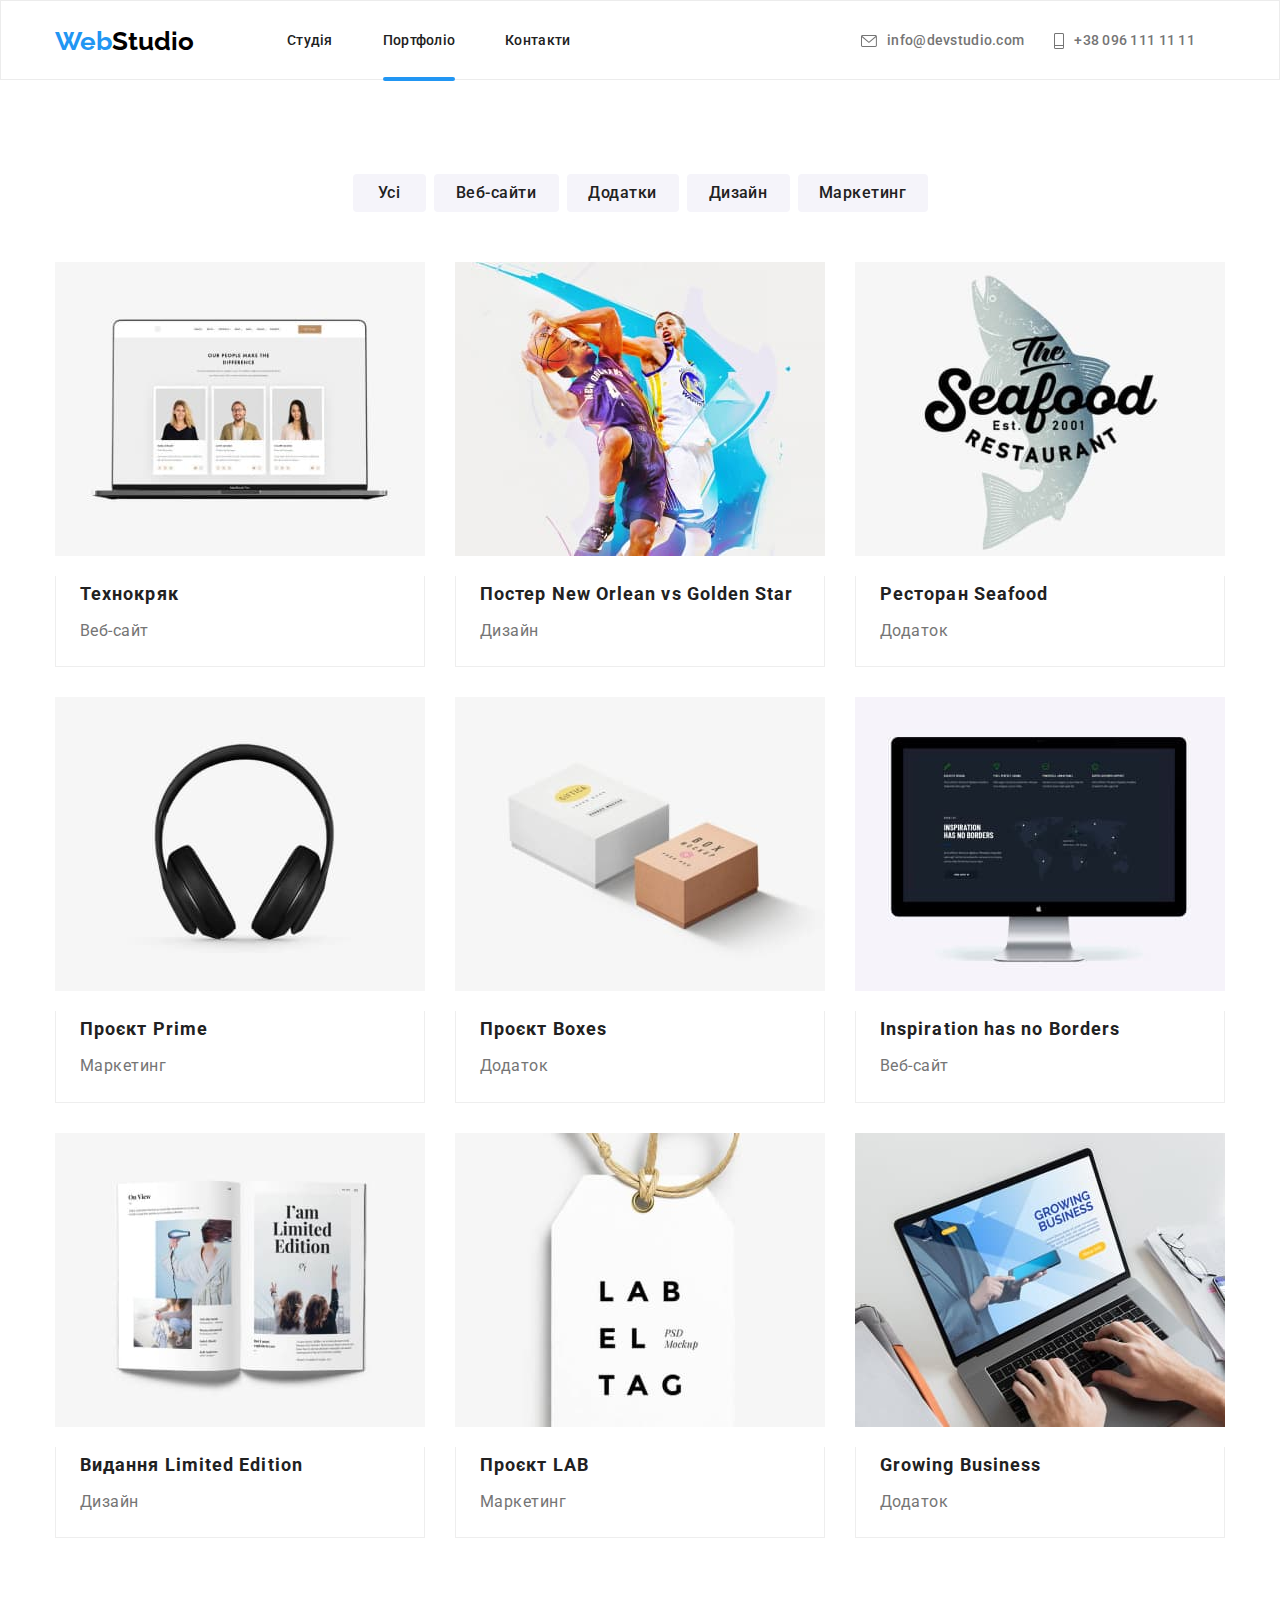
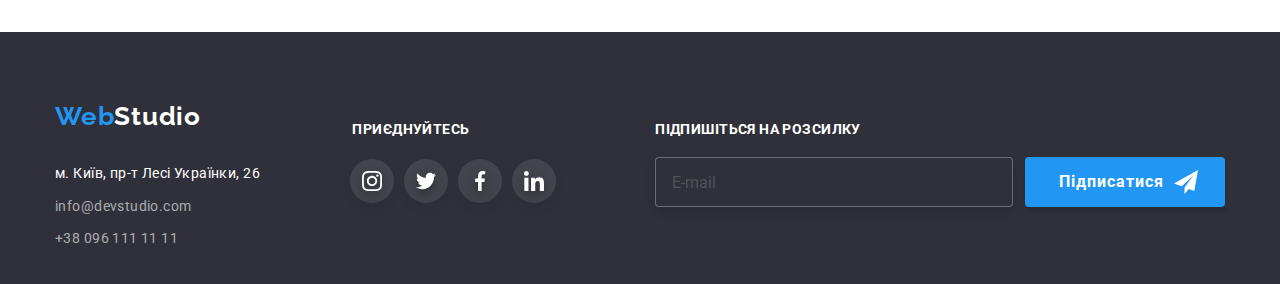
==== portfolio.html @ 087c76a9 "commit 0.1 HW-8" ====
<!DOCTYPE html>
<html lang="uk">
  <head>
    <meta charset="UTF-8" />
    <meta http-equiv="X-UA-Compatible" content="IE=edge" />
    <meta name="viewport" content="width=device-width, initial-scale=1.0" />
    <title>HW-7</title>
    <link rel="preconnect" href="https://fonts.googleapis.com" />
    <link rel="preconnect" href="https://fonts.gstatic.com" crossorigin />
    <link
      href="https://fonts.googleapis.com/css2?family=Raleway:wght@700&family=Roboto:wght@400;500;700;900&display=swap"
      rel="stylesheet"/>
    <link rel="stylesheet" href="css/main.min.css" />
  </head>
  <body>
    <header class="inner">
      <div class="header-inner container">
        <nav class="header-nav">
          <a class="logo" href="index.html"
            ><span class="web">Web</span><span class="studio">Studio</span></a>

          <ul class="header-nav__list">
            <li class="header-nav__link">
              <a href="index.html" class="link">Студія</a>
            </li>
            <li class="header-nav__link">
              <a href="portfolio.html" class="link active">Портфоліо</a>
            </li>
            <li class="header-nav__link">
              <a href=".html" class="link">Контакти</a>
            </li>
          </ul>
        </nav>
        <ul class="contacts">
          <li class="contacts__item">
            <a href="mailto:info@devstudio.com" class="contact-link">
              info@devstudio.com
              <svg class="contacts__icon" width="16" height="12">
                <use href="./images/icons.svg#icon-mail"></use>
              </svg>
            </a>
          </li>
          <li class="contacts__item">
            <a href="tell:+380961111111" class="contact-link">
              +38 096 111 11 11
              <svg class="contacts__icon" width="10" height="16">
                <use href="./images/icons.svg#icon-tell"></use>
              </svg>
            </a>
          </li>
        </ul>
      </div>
    </header>

    <main class="portfolio">
      <section class="btn-section">
        <div class="container">
          <h1 class="hidden">Портфоліо</h1>
          <ul class="btn-list">
            <li class="btn-item btn-active">
              <button class="btn__row btn-1" type="button">Усі</button>
            </li>
            <li class="btn-item btn-active">
              <button class="btn__row btn-2" type="button">Веб-сайти</button>
            </li>
            <li class="btn-item btn-active">
              <button class="btn__row btn-3" type="button">Додатки</button>
            </li>
            <li class="btn-item btn-active">
              <button class="btn__row btn-4" type="button">Дизайн</button>
            </li>
            <li class="btn-item">
              <button class="btn__row btn-5" type="button">Маркетинг</button>
            </li>
          </ul>
        </div>
      </section>

      <section class="project">
        <div class="container">
          <ul class="project-row">
            <li class="project-list">
              <a class="project-link" href="#">
                <div class="overlay-img">
                  <img
                    class="img-project"
                    src="images/project1.jpg"
                    width="370"
                    height="294"
                    alt="сайт"
                  />
                  <div class="overlay-project">
                    <p class="overlay-desc">
                    Ресурс пропонує комплексні пропозиції
                    з різним рівнем функціоналу та сервісів. 
                    Все це дозволить відвідувачу отримати вичерпні 
                    відомості про компанію чи приватну особу.
                  </p>
                </div>
                </div>
                <div class="name-box">
                  <h2 class="name-project">Технокряк</h2>
                  <p class="profession-project">Веб-сайт</p>
                </div>
              </a>
            </li>
            <li class="list">
              <a class="project-link" href="#">
                <div class="overlay-img">
                  <img
                    class="img-project"
                    src="images/project2.jpg"
                    width="370"
                    height="294"
                    alt="спорт"
                  />
                  <div class="overlay-project">
                    <p class="overlay-desc">
                    Ресурс пропонує комплексні пропозиції
                    з різним рівнем функціоналу та сервісів. 
                    Все це дозволить відвідувачу отримати вичерпні 
                    відомості про компанію чи приватну особу.
                  </p>
                </div>
                </div>
                <div class="name-box">
                  <h2 class="name-project">Постер New Orlean vs Golden Star</h2>
                  <p class="profession-project">Дизайн</p>
                </div>
              </a>
            </li>
            <li class="list">
              <a class="project-link" href="#">
                <div class="overlay-img">
                  <img
                    class="img-project"
                    src="images/project3.jpg"
                    width="370"
                    height="294"
                    alt="акула"
                  />
                  <div class="overlay-project">
                    <p class="overlay-desc">
                    Ресурс пропонує комплексні пропозиції
                    з різним рівнем функціоналу та сервісів. 
                    Все це дозволить відвідувачу отримати вичерпні 
                    відомості про компанію чи приватну особу.
                  </p>
                </div>
                </div>
                <div class="name-box">
                  <h2 class="name-project">Ресторан Seafood</h2>
                  <p class="profession-project">Додаток</p>
                </div>
              </a>
            </li>
            <li class="list">
              <a class="project-link" href="#">
                <div class="overlay-img">
                  <img
                    class="img-project"
                    src="images/project4.jpg"
                    width="370"
                    height="294"
                    alt="наушники"
                  />
                  <div class="overlay-project">
                    <p class="overlay-desc">
                    Ресурс пропонує комплексні пропозиції
                    з різним рівнем функціоналу та сервісів. 
                    Все це дозволить відвідувачу отримати вичерпні 
                    відомості про компанію чи приватну особу.
                  </p>
                </div>
                </div>
                <div class="name-box">
                  <h2 class="name-project">Проєкт Prime</h2>
                  <p class="profession-project">Маркетинг</p>
                </div>
              </a>
            </li>
            <li class="list">
              <a class="project-link" href="#">
                <div class="overlay-img">
                  <img
                    class="img-project"
                    src="images/project5.jpg"
                    width="370"
                    height="294"
                    alt="коробка"
                  />
                  <div class="overlay-project">
                    <p class="overlay-desc">
                    Ресурс пропонує комплексні пропозиції
                    з різним рівнем функціоналу та сервісів. 
                    Все це дозволить відвідувачу отримати вичерпні 
                    відомості про компанію чи приватну особу.
                  </p>
                </div>
                </div>
                <div class="name-box">
                  <h2 class="name-project">Проєкт Boxes</h2>
                  <p class="profession-project">Додаток</p>
                </div>
              </a>
            </li>
            <li class="list">
              <a class="project-link" href="#">
                <div class="overlay-img">
                  <img
                    class="img-project"
                    src="images/project6.jpg"
                    width="370"
                    height="294"
                    alt="монiтор"
                  />
                  <div class="overlay-project">
                    <p class="overlay-desc">
                    Ресурс пропонує комплексні пропозиції
                    з різним рівнем функціоналу та сервісів. 
                    Все це дозволить відвідувачу отримати вичерпні 
                    відомості про компанію чи приватну особу.
                  </p>
                </div>
                </div>
                <div class="name-box">
                  <h2 class="name-project">Inspiration has no Borders</h2>
                  <p class="profession-project">Веб-сайт</p>
                </div>
              </a>
            </li>
            <li class="list">
              <a class="project-link" href="#">
                <div class="overlay-img">
                  <img
                    class="img-project"
                    src="images/project7.jpg"
                    width="370"
                    height="294"
                    alt="книга"
                  />
                  <div class="overlay-project">
                    <p class="overlay-desc">
                    Ресурс пропонує комплексні пропозиції
                    з різним рівнем функціоналу та сервісів. 
                    Все це дозволить відвідувачу отримати вичерпні 
                    відомості про компанію чи приватну особу.
                  </p>
                </div>
                </div>
                <div class="name-box">
                  <h2 class="name-project">Видання Limited Edition</h2>
                  <p class="profession-project">Дизайн</p>
                </div>
              </a>
            </li>
            <li class="list">
              <a class="project-link" href="#">
                <div class="overlay-img">
                  <img
                    class="img-project"
                    src="images/project8.jpg"
                    width="370"
                    height="294"
                    alt="лейб"
                  />
                  <div class="overlay-project">
                    <p class="overlay-desc">
                    Ресурс пропонує комплексні пропозиції
                    з різним рівнем функціоналу та сервісів. 
                    Все це дозволить відвідувачу отримати вичерпні 
                    відомості про компанію чи приватну особу.
                  </p>
                </div>
                </div>
                <div class="name-box">
                  <h2 class="name-project">Проєкт LAB</h2>
                  <p class="profession-project">Маркетинг</p>
                </div>
              </a>
            </li>
            <li class="list">
              <a class="project-link" href="#">
                <div class="overlay-img">
                  <img
                    class="img-project"
                    src="images/project9.jpg"
                    width="370"
                    height="294"
                    alt="ноут"
                  />
                  <div class="overlay-project">
                    <p class="overlay-desc">
                    Ресурс пропонує комплексні пропозиції
                    з різним рівнем функціоналу та сервісів. 
                    Все це дозволить відвідувачу отримати вичерпні 
                    відомості про компанію чи приватну особу.
                  </p>
                </div>
                </div>
                <div class="name-box">
                  <h2 class="name-project">Growing Business</h2>
                  <p class="profession-project">Додаток</p>
                </div>
              </a>
            </li>
          </ul>
        </div>
      </section>
    </main>

    <footer>
      <div class="address-container container">
        <a class="logo-address" href="index.html"
          ><span class="web">Web</span><span class="studio-footer">Studio</span>
          </a>
        <address>
          <ul class="address">
            <li class="address-map">
              <a
                href="https://goo.gl/maps/2MvxoiurtMtUFjuH6"
                class="maps"
                target="_blank"
                rel="noopener noreferrer">
                м. Київ, пр-т Лесі Українки, 26</a>
            </li>
            <li class="footer-mail">
              <a href="mailto:info@devstudio.com" class="address-mail">
                info@devstudio.com</a>
            </li>
            <li class="footer-tell">
              <a href="tell:+380961111111" class="address-tell">
                +38 096 111 11 11</a>
            </li>
          </ul>
        </address>
        <div class="social-address">
          <h3 class="group-tittle">приєднуйтесь</h3>
          <ul class="groups">
            <li class="footer-insta">
              <a class="link-svg__icons" href="https://www.instagram.com" aria-label="instagram">
                <svg class="icons" width="20" height="20">
                  <use href="./images/icons.svg#icon-instagram"></use></svg>
                </a>
            </li>
            <li class="footer-twit">
              <a class="link-svg__icons" href="https://twitter.com" aria-label="twitter">
                <svg class="icons" width="20" height="20">
                  <use href="./images/icons.svg#icon-twitter"></use></svg>
                </a>
            </li>
            <li class="footer-fac">
              <a class="link-svg__icons" href="https://facebook.com" aria-label="facebook"> 
                <svg class="icons" width="20" height="20">
                  <use href="./images/icons.svg#icon-facebook"></use></svg>
                </a>
            </li>
            <li class="footer-lin">
              <a class="link-svg__icons" href="https://www.linkedin.com"  aria-label="linkedin">
                <svg class="icons" width="20" height="20">
                  <use href="./images/icons.svg#icon-linkedin"></use></svg>
                </a>
            </li>
          </ul>
        </div>
        <p class="form-footer">
          Підпишіться на розсилку
        </p>
        <div class="check-email">

          <div class="footer-wrapper">
          <input type="email" 
          name="name" 
          id="footerEmail" 
          class="field-footer" 
          placeholder="E-mail" 
          required>
          </div>
          <button class="button-send" type="submit">
            <a class="send" href="https://web.telegram.org/">
             Підписатися
             <svg class="icon-send" width="24" height="24">
              <use href="./images/icons.svg#icon-send"></use>
             </svg>
            </a>
          </button>

        </div>
        
      </div>
    </footer>
    <script src="./js/modal.js"></script>
  </body>
</html>
---- css/main.min.css ----
/*! modern-normalize v1.1.0 | MIT License | https://github.com/sindresorhus/modern-normalize */*,::after,::before{box-sizing:border-box}html{-moz-tab-size:4;tab-size:4}html{line-height:1.15;-webkit-text-size-adjust:100%}body{margin:0}body{font-family:system-ui,-apple-system,"Segoe UI",Roboto,Helvetica,Arial,sans-serif,"Apple Color Emoji","Segoe UI Emoji"}hr{height:0;color:inherit}abbr[title]{text-decoration:underline dotted}b,strong{font-weight:bolder}code,kbd,pre,samp{font-family:ui-monospace,SFMono-Regular,Consolas,"Liberation Mono",Menlo,monospace;font-size:1em}small{font-size:80%}sub,sup{font-size:75%;line-height:0;position:relative;vertical-align:baseline}sub{bottom:-0.25em}sup{top:-0.5em}table{text-indent:0;border-color:inherit}button,input,optgroup,select,textarea{font-family:inherit;font-size:100%;line-height:1.15;margin:0}button,select{text-transform:none}[type=button],[type=reset],[type=submit],button{-webkit-appearance:button}::-moz-focus-inner{border-style:none;padding:0}:-moz-focusring{outline:1px dotted ButtonText}:-moz-ui-invalid{box-shadow:none}legend{padding:0}progress{vertical-align:baseline}::-webkit-inner-spin-button,::-webkit-outer-spin-button{height:auto}[type=search]{-webkit-appearance:textfield;outline-offset:-2px}::-webkit-search-decoration{-webkit-appearance:none}::-webkit-file-upload-button{-webkit-appearance:button;font:inherit}summary{display:list-item}body,h1,h2,h3,h4,h5,h6,p,ul,ol,li{margin:0;padding:0}ul,li{list-style-type:none}:root{--bs-blue:#2196F3;--bs-dark:#212121;--bs-approx-grey:#757575;--bs-ghost-white:#F5F4FA;--bs-white:#FFFFFF}body{font-family:"Roboto",sans-serif;position:relative;background:#fff}.container{max-width:1200px;margin-left:auto;margin-right:auto;padding:0 15px;width:100%}header{height:80px;background:#fff;display:flex}.inner{border:1px solid #ececec}.header-nav{display:flex}a{text-decoration:none}.logo{font-family:"Raleway",sans-serif;font-style:normal;font-weight:700;font-size:26px;line-height:1.2;text-decoration:none;padding-top:25px;padding-bottom:24px;margin-right:93px}.web{color:var(--bs-blue)}.studio{color:#000}.header-container{display:flex;margin:32px 344px 32px 0}.header-nav__list{display:flex}.header-nav__link{margin-right:50px;font-family:"Roboto",sans-serif;font-style:normal;font-weight:500;font-size:14px;line-height:1.1;letter-spacing:.02em;padding-top:32px;padding-bottom:32px}.link{text-decoration:none;color:var(--bs-dark)}.link:hover,.link:focus{color:var(--bs-blue)}.header-nav .link{position:relative;padding:32px 0}.header-nav .link::before,.header-nav .active::before{content:"";position:absolute;width:0;height:4px;border-radius:2px;bottom:-1px;left:0;background-color:var(--bs-blue);transition:width 250ms cubic-bezier(0.4, 0, 0.2, 1)}.header-nav .active::before{width:100%}.header-nav .link:hover::before,.header-nav .link:focus::before{width:100%}.active:visited{color:var(--bs-blue)}.header-inner{display:flex}.contacts{display:flex;margin-left:auto}.contact-link{margin-right:30px;font-family:"Roboto",sans-serif;font-style:normal;font-weight:500;font-size:14px;line-height:1.1;letter-spacing:.02em;color:var(--bs-approx-grey);text-decoration:none;padding-top:32px;padding-bottom:32px;display:flex;flex-direction:row-reverse;transition:color 250ms cubic-bezier(0.4, 0, 0.2, 1)}.contact-link:hover,.contact-link:focus{color:var(--bs-blue)}.contacts__item{color:var(--bs-approx-grey)}.contacts__icon{margin-right:10px;fill:currentColor;margin-bottom:auto;margin-top:auto}.banner{display:flex;height:600px;top:80px;padding-bottom:94px}.banner__box{margin-left:auto;margin-right:auto;padding:0 15px;width:100%}.banner-container{max-width:1600px;margin-left:auto;margin-right:auto;background:linear-gradient(rgba(47, 48, 58, 0.4), rgba(47, 48, 58, 0.4)),url("../images/banner.jpg") no-repeat center/cover,#2f303a;padding:200px 0}.hero{width:696px;margin-left:auto;margin-right:auto}.banner-title{font-family:"Roboto",sans-serif;font-style:normal;font-weight:900;font-size:44px;line-height:1.4;text-align:center;letter-spacing:.06em;text-transform:uppercase;color:var(--bs-white);margin-bottom:30px}.banner-btn{background:var(--bs-blue);box-shadow:0px 4px 4px rgba(0,0,0,.15);border-radius:4px;border-color:var(--bs-blue);color:var(--bs-white);font-family:"Roboto",sans-serif;font-style:normal;font-weight:700;font-size:16px;line-height:1.9;align-items:center;text-align:center;cursor:pointer;width:216px;height:50px;margin-right:auto;display:flex;margin-left:auto;justify-content:center;transition:color 250ms cubic-bezier(0.4, 0, 0.2, 1)}.banner-btn:hover,.banner-btn:focus{color:var(--bs-white);background:#188ce8}.peculiarities-title{display:none}.feature__list{display:flex;margin-bottom:118px;margin-top:94px}.icon-antenna{width:270px;height:98px;left:215px;top:774px;margin-right:30px}.item-clock{width:270px;height:74px;left:515px;top:774px;margin-right:30px}.item-diagram{width:270px;height:74px;left:815px;top:774px;margin-right:30px}.item-astronaut{width:270px;height:98px;left:1115px;top:774px}.feature-title{font-family:"Roboto",sans-serif;font-style:normal;font-weight:700;font-size:14px;line-height:1.1;letter-spacing:.03em;text-transform:uppercase;color:var(--bs-dark);margin-bottom:10px}.description-title{font-family:"Roboto",sans-serif;font-size:14px;line-height:1.7;letter-spacing:.03em;color:var(--bs-approx-grey)}.row-img{display:flex;justify-content:center}.peculiarities__icon{background:#f5f4fa;color:212121;border-radius:4px;margin-bottom:30px;display:flex;justify-content:center;width:270px;height:120px}.medium__icon{margin:auto;fill:currentColor}.peculiarities{padding-bottom:86px}.doing{padding-bottom:102px}.overlay-text{font-family:"Roboto";font-style:normal;font-weight:700;font-size:14px;line-height:16px;text-align:center;letter-spacing:.03em;text-transform:uppercase;color:#fff;display:flex;justify-content:center;margin:27px 0}.box-title{font-family:"Roboto",sans-serif;font-style:normal;font-weight:700;font-size:36px;line-height:1.2;text-align:center;color:var(--bs-dark);display:flex;justify-content:center;margin-bottom:50px}.box{display:flex}img{display:block;max-width:100%;height:auto}.img-applications{width:370px;height:294px;left:215px;top:1108px;margin-right:30px}.img-phone{width:370px;height:294px;left:615px;top:1108px;margin-right:30px}.img-design{width:370px;height:294px;left:1015px;top:1108px}.overlay-link{position:relative;margin:0 auto}.overlay-box{position:absolute;bottom:0;left:0;width:370px;height:70px;background:rgba(47,48,58,.8)}.team{height:708px;background:var(--bs-ghost-white);padding-bottom:95px}.team-title{font-family:"Roboto",sans-serif;font-style:normal;font-weight:700;font-size:36px;line-height:1.2;text-align:center;color:var(--bs-dark);left:668px;padding-bottom:50px;padding-top:94px}.team-row{display:flex}.team-card{width:270px;margin-right:30px;background:var(--bs-white);box-shadow:0px 1px 3px rgba(0,0,0,.12),0px 1px 1px rgba(0,0,0,.14),0px 2px 1px rgba(0,0,0,.2);border-radius:0px 0px 4px 4px}.social-group{display:flex;justify-content:space-evenly;fill:#afb1b8;padding:10px 32px}.name{font-family:"Roboto",sans-serif;font-style:normal;font-weight:500;font-size:16px;line-height:1.2;text-align:center;color:var(--bs-dark);margin-top:30px;margin-bottom:10px}.profession{font-family:"Roboto",sans-serif;font-size:16px;line-height:1.2;text-align:center;color:var(--bs-approx-grey);margin-bottom:16px}.clients{padding-bottom:93px}.clients-title{display:flex;justify-content:center;margin-top:94px;margin-bottom:50px}.clients-item{display:flex;justify-content:space-evenly;color:#afb1b8}.client-icon{box-sizing:border-box;margin:auto;fill:currentColor}.clients-link{border:1px solid #afb1b8;border-radius:4px;width:170px;height:92px;text-align:center;box-sizing:border-box;display:flex;transition:color 250ms cubic-bezier(0.4, 0, 0.2, 1)}.clients-link:hover,.clients-link:focus{background-color:#fff;color:#2196f3;cursor:pointer;border-color:#2196f3}.link-svg{width:44px;height:44px;border-radius:50%;color:#afb1b8;display:flex;justify-content:center;align-items:center;transition:color 250ms cubic-bezier(0.4, 0, 0.2, 1)}.link-svg:hover,.link-svg:focus{background-color:#2196f3;color:#fff}.instagram,.twitter,.facebook,.linkedin{fill:currentColor}footer{height:252px;background:#2f303a}.address-container{padding-top:60px}.address{font-style:normal;margin-top:20px}.logo-address{font-family:"Raleway",sans-serif;font-style:normal;font-weight:700;font-size:26px;line-height:1.9;letter-spacing:.03em;color:var(--bs-blue);text-decoration:none}.address-map,.footer-mail{margin-bottom:9px}.studio-footer{color:var(--bs-white)}.maps{font-family:"Roboto",sans-serif;font-size:14px;line-height:1.7;letter-spacing:.03em;color:var(--bs-white);text-decoration:none;transition:color 250ms cubic-bezier(0.4, 0, 0.2, 1)}.maps:hover,.maps:focus{color:var(--bs-blue)}.address-mail{font-family:"Roboto",sans-serif;font-size:14px;line-height:24px;letter-spacing:.03em;color:rgba(255,255,255,.6);text-decoration:none;transition:color 250ms cubic-bezier(0.4, 0, 0.2, 1)}.address-mail:hover,.address-mail:focus{color:var(--bs-blue)}.address-tell{font-family:"Roboto",sans-serif;font-size:14px;line-height:1.7;letter-spacing:.03em;color:rgba(255,255,255,.6);text-decoration:none;transition:color 250ms cubic-bezier(0.4, 0, 0.2, 1)}.address-tell:hover,.address-tell:focus{color:var(--bs-blue)}.check-email{display:flex;justify-content:flex-end}.form-footer{display:flex;justify-content:space-around;margin:-82px 0px 20px 236px;font-family:"Roboto";font-style:normal;font-weight:700;font-size:14px;line-height:16px;letter-spacing:.03em;text-transform:uppercase;color:#fff}.field-footer{width:358px;height:50px;border:1px solid rgba(255,255,255,.3);filter:drop-shadow(0px 4px 4px rgba(0, 0, 0, 0.15));border-radius:4px;background:#2f303a;padding-left:16px;color:rgba(255,255,255,.6);transition:color 250ms cubic-bezier(0.4, 0, 0.2, 1)}.field-footer:hover,.field-footer:focus{cursor:pointer}.backdrop{position:fixed;top:0;left:0;right:0;bottom:0;overflow-y:auto;overflow-x:hidden;width:100%;height:100%;z-index:10;background-color:rgba(0,0,0,.2);transition:visibility 250ms cubic-bezier(0.4, 0, 0.2, 1),opacity 250ms cubic-bezier(0.4, 0, 0.2, 1)}.backdrop.is-hidden{visibility:hidden;opacity:0;pointer-events:none}.modal{position:absolute;width:528px;padding:40px;background:#fff;box-shadow:0px 1px 3px rgba(0,0,0,.12),0px 1px 1px rgba(0,0,0,.14),0px 2px 1px rgba(0,0,0,.2);border-radius:4px;left:50%;top:50%;transform:translate(-50%, -50%)}.close{position:absolute;width:30px;height:30px;right:8px;top:8px;border-radius:50%;background-color:#fff;border:1px solid rgba(0,0,0,.1);display:flex;align-items:center;justify-content:center;padding:0;cursor:pointer;outline:none}.close:hover .close-img,.close:focus .close-img{fill:#2196f3}.close-img{margin:auto;transition:fill 250ms cubic-bezier(0.4, 0, 0.2, 1)}.form-title{margin-bottom:12px;font-family:"Roboto";font-style:normal;font-weight:700;font-size:20px;line-height:23px;text-align:center;letter-spacing:.03em;color:#212121}.label{display:block;padding-bottom:4px;font-family:"Roboto";font-style:normal;font-weight:400;font-size:12px;line-height:14px;letter-spacing:.01em;color:#757575}.input-wrapper{position:relative;margin-bottom:10px}.input-icon{position:absolute;left:12px;top:50%;transform:translateY(-50%)}.input{border:1px solid rgba(33,33,33,.2);padding:12px 16px;border-radius:4px;width:100%;height:40px;outline:none;font-size:12px;line-height:14px;letter-spacing:.01em;color:#212121;transition:color 250ms cubic-bezier(0.4, 0, 0.2, 1)}.input-icon{transition:fill 250ms cubic-bezier(0.4, 0, 0.2, 1)}.input:focus{border-color:#2196f3}.input:focus+.input-icon{fill:#2196f3}.field{padding-left:45px}input::placeholder{color:rgba(117,117,117,.5)}.form-button{display:block;margin:0 auto;padding:10px 52px;font-family:"Roboto";font-style:normal;font-weight:700;font-size:16px;line-height:30px;letter-spacing:.06em;cursor:pointer;color:#fff;width:200px;height:50px;border:#2196f3;background:#2196f3;box-shadow:0px 4px 4px rgba(0,0,0,.15);border-radius:4px}.textarea{height:120px;resize:none;margin-bottom:20px}.check-label{position:relative;display:flex;align-items:center;margin-bottom:40px;color:#757575}.check-wrapp{display:block;border:2px solid #212121;border-radius:2px;width:16px;height:15px;margin-right:7px}.input-check{position:absolute;bottom:0;left:0;width:0;opacity:0;height:0}.input-check:checked+.check-wrapp{border:none}.input-check:checked+.check-wrapp .check-icon{opacity:1}.check-link{margin-left:7px;text-decoration-line:underline;color:#2196f3}.check-icon{opacity:0;width:16px;height:15px}.button-send{width:200px;height:50px;border:#2196f3;background:#2196f3;box-shadow:0px 4px 4px rgba(0,0,0,.15);border-radius:4px;margin-left:12px;transition:color 250ms cubic-bezier(0.4, 0, 0.2, 1)}.button-send:hover,.button-send:focus{color:var(--bs-white);background:#188ce8}.send{font-family:"Roboto";font-style:normal;font-weight:700;font-size:16px;line-height:30px;display:flex;align-items:center;margin-left:28px;letter-spacing:.06em;color:var(--bs-white)}.icon-send{margin-left:10px}.portfolio{padding-bottom:94px}.btn-section{padding-top:94px}.btn-1{width:73px;height:38px}.btn-2{width:125px;height:38px}.btn-3{width:112px;height:38px}.btn-4{width:103px;height:38px}.btn-5{width:130px;height:38px}.hidden{display:none}.btn-list{display:flex;justify-content:center;margin-bottom:50px}.btn__row{border:var(--bs-ghost-white);background:var(--bs-ghost-white);border-radius:4px;font-family:"Roboto",sans-serif;font-style:normal;font-weight:500;font-size:16px;line-height:1.6;text-align:center;letter-spacing:.03em;color:var(--bs-dark);cursor:pointer;transition:color 250ms cubic-bezier(0.4, 0, 0.2, 1)}.btn__row:hover,.btn__row:focus{color:var(--bs-white);background:var(--bs-blue);filter:drop-shadow(0px 4px 4px rgba(0, 0, 0, 0.25))}.btn-active{margin-right:8px}.project-row{display:flex;flex-wrap:wrap;gap:30px}.name-box{border:1px solid #eee;border-top:0;padding-bottom:20px}.project-link{display:block;transition:color 250ms cubic-bezier(0.4, 0, 0.2, 1)}.project-link:hover{box-shadow:0px 1px 1px rgba(0,0,0,.12),0px 4px 4px rgba(0,0,0,.06),1px 4px 6px rgba(0,0,0,.16)}.project-link:focus{box-shadow:0px 1px 1px rgba(0,0,0,.12),0px 4px 4px rgba(0,0,0,.06),1px 4px 6px rgba(0,0,0,.16);transition:color 250ms cubic-bezier(0.4, 0, 0.2, 1)}.name-project{font-family:"Roboto",sans-serif;font-style:normal;font-weight:700;font-size:18px;line-height:2;letter-spacing:.06em;color:var(--bs-dark);margin:20px 0px 4px 24px}.profession-project{font-family:"Roboto",sans-serif;font-size:16px;line-height:1.9;letter-spacing:.03em;color:var(--bs-approx-grey);margin:4px 0px 0px 24px}.overlay-img{position:relative;overflow:hidden}.overlay-project{background:rgba(33,150,243,.9);padding:63px 24px;position:absolute;bottom:0;top:0;transform:translateY(100%);height:100%;width:100%;transition:transform 250ms cubic-bezier(0.4, 0, 0.2, 1)}.project-link:hover .overlay-project,.project-link:focus .overlay-project{transform:translateY(0)}.overlay-desc{font-family:"Roboto";font-style:normal;font-weight:400;font-size:18px;line-height:28px;letter-spacing:.03em;color:#fff}.social-address{display:flex;justify-content:center;margin:-130px 0px 0px -372px;color:#fff}.groups{display:flex;margin:38px 0px 0px -120px}.group-tittle{font-family:"Roboto";font-style:normal;font-weight:700;font-size:14px;line-height:16px;letter-spacing:.03em;text-transform:uppercase}.footer-insta,.footer-twit,.footer-fac{margin-right:10px}.icons{fill:currentColor}.link-svg__icons{width:44px;height:44px;border-radius:50%;background:rgba(255,255,255,.1);color:#fff;filter:drop-shadow(0px 4px 4px rgba(0, 0, 0, 0.25)) drop-shadow(0px 4px 4px rgba(0, 0, 0, 0.25));display:flex;justify-content:center;align-items:center;transition:color 250ms cubic-bezier(0.4, 0, 0.2, 1)}.link-svg__icons:hover,.link-svg__icons:focus{background-color:#2196f3;color:#fff;transition:color 250ms cubic-bezier(0.4, 0, 0.2, 1)}/*# sourceMappingURL=main.min.css.map */
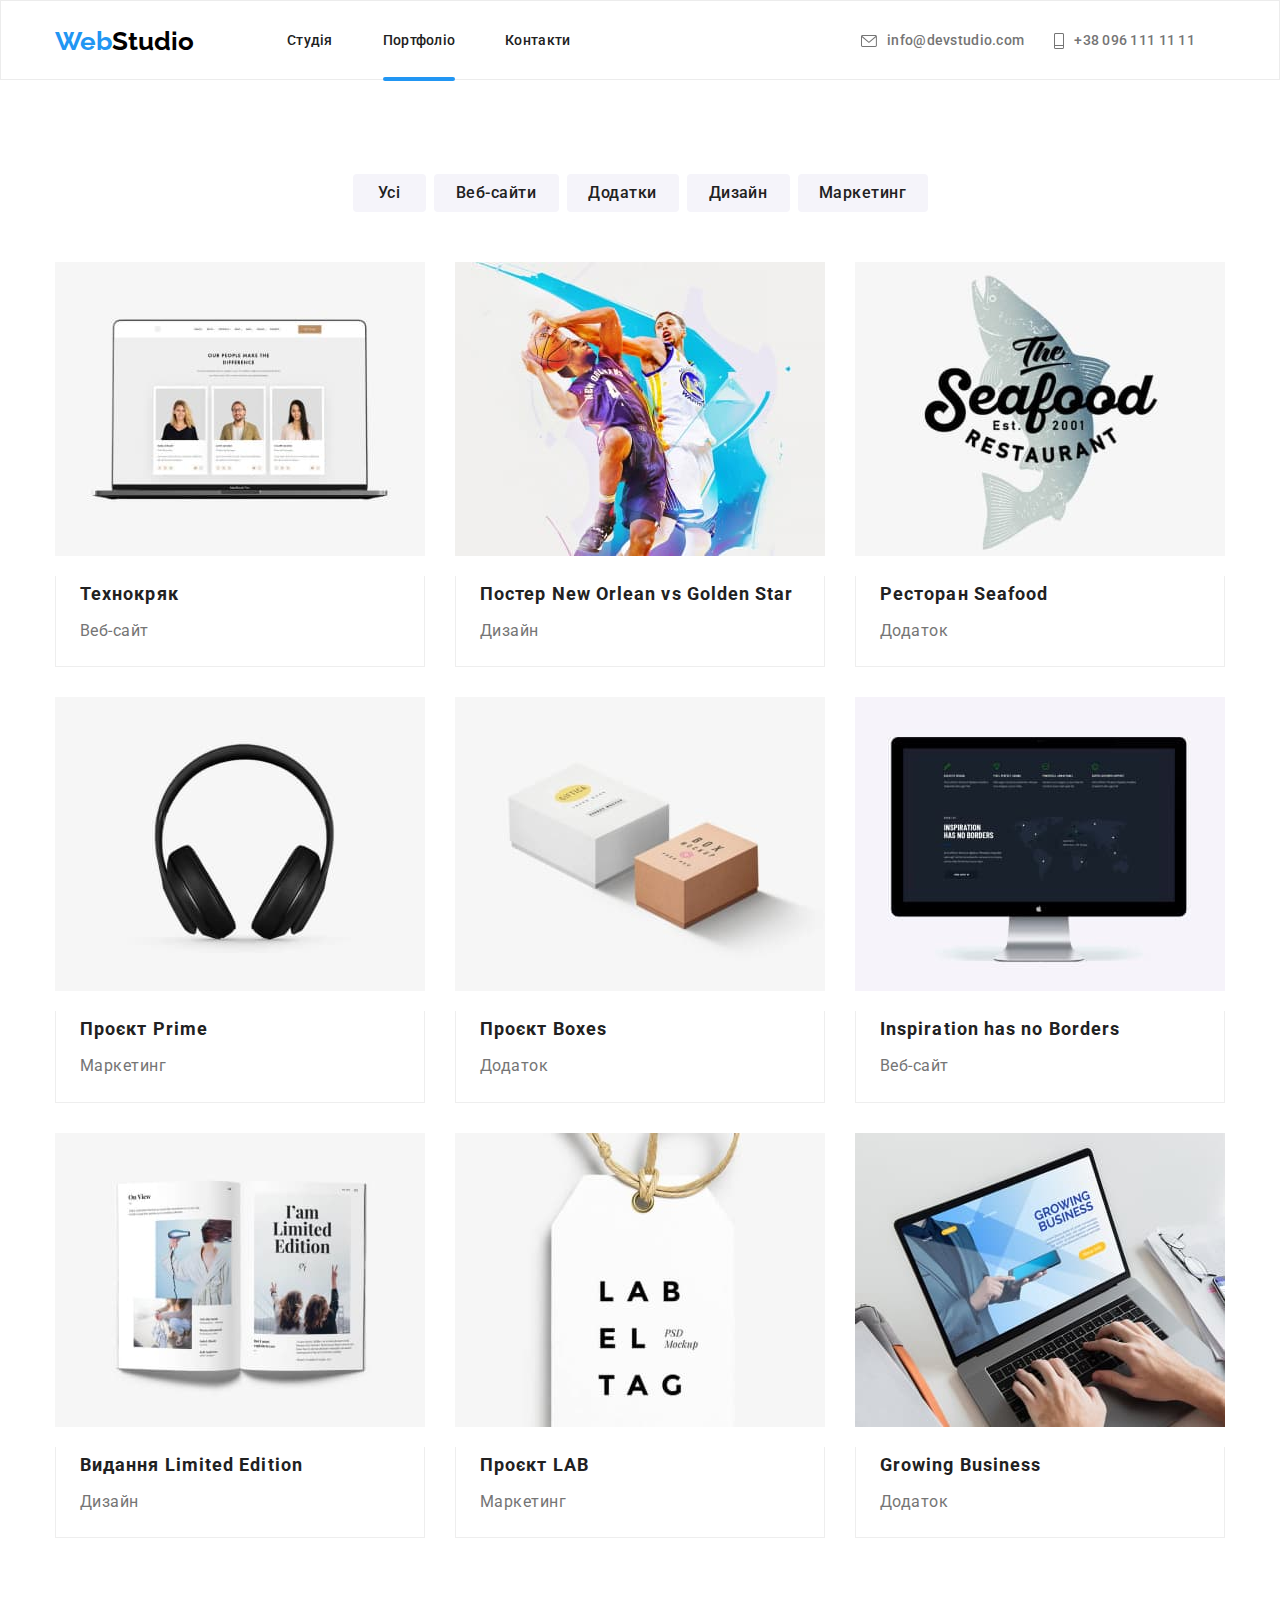
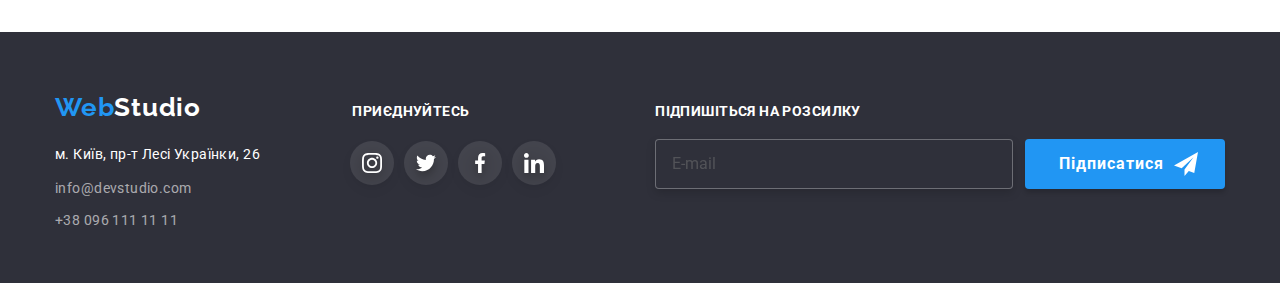
==== commit 3737e27e: "commit 0.2 HW-8" ====
--- a/portfolio.html
+++ b/portfolio.html
@@ -4,7 +4,7 @@
     <meta charset="UTF-8" />
     <meta http-equiv="X-UA-Compatible" content="IE=edge" />
     <meta name="viewport" content="width=device-width, initial-scale=1.0" />
-    <title>HW-7</title>
+    <title>HW-8</title>
     <link rel="preconnect" href="https://fonts.googleapis.com" />
     <link rel="preconnect" href="https://fonts.gstatic.com" crossorigin />
     <link
@@ -376,13 +376,13 @@
           placeholder="E-mail" 
           required>
           </div>
-          <button class="button-send" type="submit">
-            <a class="send" href="https://web.telegram.org/">
+          <button class="button-send" type="submit" formaction="https://web.telegram.org">
+            <span class="send">
              Підписатися
              <svg class="icon-send" width="24" height="24">
               <use href="./images/icons.svg#icon-send"></use>
              </svg>
-            </a>
+            </span>
           </button>
 
         </div>
@@ -390,5 +390,6 @@
       </div>
     </footer>
     <script src="./js/modal.js"></script>
+    <script src="./js/mobile-menu.js"></script>
   </body>
 </html>
--- a/css/main.min.css
+++ b/css/main.min.css
@@ -1 +1 @@
-/*! modern-normalize v1.1.0 | MIT License | https://github.com/sindresorhus/modern-normalize */*,::after,::before{box-sizing:border-box}html{-moz-tab-size:4;tab-size:4}html{line-height:1.15;-webkit-text-size-adjust:100%}body{margin:0}body{font-family:system-ui,-apple-system,"Segoe UI",Roboto,Helvetica,Arial,sans-serif,"Apple Color Emoji","Segoe UI Emoji"}hr{height:0;color:inherit}abbr[title]{text-decoration:underline dotted}b,strong{font-weight:bolder}code,kbd,pre,samp{font-family:ui-monospace,SFMono-Regular,Consolas,"Liberation Mono",Menlo,monospace;font-size:1em}small{font-size:80%}sub,sup{font-size:75%;line-height:0;position:relative;vertical-align:baseline}sub{bottom:-0.25em}sup{top:-0.5em}table{text-indent:0;border-color:inherit}button,input,optgroup,select,textarea{font-family:inherit;font-size:100%;line-height:1.15;margin:0}button,select{text-transform:none}[type=button],[type=reset],[type=submit],button{-webkit-appearance:button}::-moz-focus-inner{border-style:none;padding:0}:-moz-focusring{outline:1px dotted ButtonText}:-moz-ui-invalid{box-shadow:none}legend{padding:0}progress{vertical-align:baseline}::-webkit-inner-spin-button,::-webkit-outer-spin-button{height:auto}[type=search]{-webkit-appearance:textfield;outline-offset:-2px}::-webkit-search-decoration{-webkit-appearance:none}::-webkit-file-upload-button{-webkit-appearance:button;font:inherit}summary{display:list-item}body,h1,h2,h3,h4,h5,h6,p,ul,ol,li{margin:0;padding:0}ul,li{list-style-type:none}:root{--bs-blue:#2196F3;--bs-dark:#212121;--bs-approx-grey:#757575;--bs-ghost-white:#F5F4FA;--bs-white:#FFFFFF}body{font-family:"Roboto",sans-serif;position:relative;background:#fff}.container{max-width:1200px;margin-left:auto;margin-right:auto;padding:0 15px;width:100%}header{height:80px;background:#fff;display:flex}.inner{border:1px solid #ececec}.header-nav{display:flex}a{text-decoration:none}.logo{font-family:"Raleway",sans-serif;font-style:normal;font-weight:700;font-size:26px;line-height:1.2;text-decoration:none;padding-top:25px;padding-bottom:24px;margin-right:93px}.web{color:var(--bs-blue)}.studio{color:#000}.header-container{display:flex;margin:32px 344px 32px 0}.header-nav__list{display:flex}.header-nav__link{margin-right:50px;font-family:"Roboto",sans-serif;font-style:normal;font-weight:500;font-size:14px;line-height:1.1;letter-spacing:.02em;padding-top:32px;padding-bottom:32px}.link{text-decoration:none;color:var(--bs-dark)}.link:hover,.link:focus{color:var(--bs-blue)}.header-nav .link{position:relative;padding:32px 0}.header-nav .link::before,.header-nav .active::before{content:"";position:absolute;width:0;height:4px;border-radius:2px;bottom:-1px;left:0;background-color:var(--bs-blue);transition:width 250ms cubic-bezier(0.4, 0, 0.2, 1)}.header-nav .active::before{width:100%}.header-nav .link:hover::before,.header-nav .link:focus::before{width:100%}.active:visited{color:var(--bs-blue)}.header-inner{display:flex}.contacts{display:flex;margin-left:auto}.contact-link{margin-right:30px;font-family:"Roboto",sans-serif;font-style:normal;font-weight:500;font-size:14px;line-height:1.1;letter-spacing:.02em;color:var(--bs-approx-grey);text-decoration:none;padding-top:32px;padding-bottom:32px;display:flex;flex-direction:row-reverse;transition:color 250ms cubic-bezier(0.4, 0, 0.2, 1)}.contact-link:hover,.contact-link:focus{color:var(--bs-blue)}.contacts__item{color:var(--bs-approx-grey)}.contacts__icon{margin-right:10px;fill:currentColor;margin-bottom:auto;margin-top:auto}.banner{display:flex;height:600px;top:80px;padding-bottom:94px}.banner__box{margin-left:auto;margin-right:auto;padding:0 15px;width:100%}.banner-container{max-width:1600px;margin-left:auto;margin-right:auto;background:linear-gradient(rgba(47, 48, 58, 0.4), rgba(47, 48, 58, 0.4)),url("../images/banner.jpg") no-repeat center/cover,#2f303a;padding:200px 0}.hero{width:696px;margin-left:auto;margin-right:auto}.banner-title{font-family:"Roboto",sans-serif;font-style:normal;font-weight:900;font-size:44px;line-height:1.4;text-align:center;letter-spacing:.06em;text-transform:uppercase;color:var(--bs-white);margin-bottom:30px}.banner-btn{background:var(--bs-blue);box-shadow:0px 4px 4px rgba(0,0,0,.15);border-radius:4px;border-color:var(--bs-blue);color:var(--bs-white);font-family:"Roboto",sans-serif;font-style:normal;font-weight:700;font-size:16px;line-height:1.9;align-items:center;text-align:center;cursor:pointer;width:216px;height:50px;margin-right:auto;display:flex;margin-left:auto;justify-content:center;transition:color 250ms cubic-bezier(0.4, 0, 0.2, 1)}.banner-btn:hover,.banner-btn:focus{color:var(--bs-white);background:#188ce8}.peculiarities-title{display:none}.feature__list{display:flex;margin-bottom:118px;margin-top:94px}.icon-antenna{width:270px;height:98px;left:215px;top:774px;margin-right:30px}.item-clock{width:270px;height:74px;left:515px;top:774px;margin-right:30px}.item-diagram{width:270px;height:74px;left:815px;top:774px;margin-right:30px}.item-astronaut{width:270px;height:98px;left:1115px;top:774px}.feature-title{font-family:"Roboto",sans-serif;font-style:normal;font-weight:700;font-size:14px;line-height:1.1;letter-spacing:.03em;text-transform:uppercase;color:var(--bs-dark);margin-bottom:10px}.description-title{font-family:"Roboto",sans-serif;font-size:14px;line-height:1.7;letter-spacing:.03em;color:var(--bs-approx-grey)}.row-img{display:flex;justify-content:center}.peculiarities__icon{background:#f5f4fa;color:212121;border-radius:4px;margin-bottom:30px;display:flex;justify-content:center;width:270px;height:120px}.medium__icon{margin:auto;fill:currentColor}.peculiarities{padding-bottom:86px}.doing{padding-bottom:102px}.overlay-text{font-family:"Roboto";font-style:normal;font-weight:700;font-size:14px;line-height:16px;text-align:center;letter-spacing:.03em;text-transform:uppercase;color:#fff;display:flex;justify-content:center;margin:27px 0}.box-title{font-family:"Roboto",sans-serif;font-style:normal;font-weight:700;font-size:36px;line-height:1.2;text-align:center;color:var(--bs-dark);display:flex;justify-content:center;margin-bottom:50px}.box{display:flex}img{display:block;max-width:100%;height:auto}.img-applications{width:370px;height:294px;left:215px;top:1108px;margin-right:30px}.img-phone{width:370px;height:294px;left:615px;top:1108px;margin-right:30px}.img-design{width:370px;height:294px;left:1015px;top:1108px}.overlay-link{position:relative;margin:0 auto}.overlay-box{position:absolute;bottom:0;left:0;width:370px;height:70px;background:rgba(47,48,58,.8)}.team{height:708px;background:var(--bs-ghost-white);padding-bottom:95px}.team-title{font-family:"Roboto",sans-serif;font-style:normal;font-weight:700;font-size:36px;line-height:1.2;text-align:center;color:var(--bs-dark);left:668px;padding-bottom:50px;padding-top:94px}.team-row{display:flex}.team-card{width:270px;margin-right:30px;background:var(--bs-white);box-shadow:0px 1px 3px rgba(0,0,0,.12),0px 1px 1px rgba(0,0,0,.14),0px 2px 1px rgba(0,0,0,.2);border-radius:0px 0px 4px 4px}.social-group{display:flex;justify-content:space-evenly;fill:#afb1b8;padding:10px 32px}.name{font-family:"Roboto",sans-serif;font-style:normal;font-weight:500;font-size:16px;line-height:1.2;text-align:center;color:var(--bs-dark);margin-top:30px;margin-bottom:10px}.profession{font-family:"Roboto",sans-serif;font-size:16px;line-height:1.2;text-align:center;color:var(--bs-approx-grey);margin-bottom:16px}.clients{padding-bottom:93px}.clients-title{display:flex;justify-content:center;margin-top:94px;margin-bottom:50px}.clients-item{display:flex;justify-content:space-evenly;color:#afb1b8}.client-icon{box-sizing:border-box;margin:auto;fill:currentColor}.clients-link{border:1px solid #afb1b8;border-radius:4px;width:170px;height:92px;text-align:center;box-sizing:border-box;display:flex;transition:color 250ms cubic-bezier(0.4, 0, 0.2, 1)}.clients-link:hover,.clients-link:focus{background-color:#fff;color:#2196f3;cursor:pointer;border-color:#2196f3}.link-svg{width:44px;height:44px;border-radius:50%;color:#afb1b8;display:flex;justify-content:center;align-items:center;transition:color 250ms cubic-bezier(0.4, 0, 0.2, 1)}.link-svg:hover,.link-svg:focus{background-color:#2196f3;color:#fff}.instagram,.twitter,.facebook,.linkedin{fill:currentColor}footer{height:252px;background:#2f303a}.address-container{padding-top:60px}.address{font-style:normal;margin-top:20px}.logo-address{font-family:"Raleway",sans-serif;font-style:normal;font-weight:700;font-size:26px;line-height:1.9;letter-spacing:.03em;color:var(--bs-blue);text-decoration:none}.address-map,.footer-mail{margin-bottom:9px}.studio-footer{color:var(--bs-white)}.maps{font-family:"Roboto",sans-serif;font-size:14px;line-height:1.7;letter-spacing:.03em;color:var(--bs-white);text-decoration:none;transition:color 250ms cubic-bezier(0.4, 0, 0.2, 1)}.maps:hover,.maps:focus{color:var(--bs-blue)}.address-mail{font-family:"Roboto",sans-serif;font-size:14px;line-height:24px;letter-spacing:.03em;color:rgba(255,255,255,.6);text-decoration:none;transition:color 250ms cubic-bezier(0.4, 0, 0.2, 1)}.address-mail:hover,.address-mail:focus{color:var(--bs-blue)}.address-tell{font-family:"Roboto",sans-serif;font-size:14px;line-height:1.7;letter-spacing:.03em;color:rgba(255,255,255,.6);text-decoration:none;transition:color 250ms cubic-bezier(0.4, 0, 0.2, 1)}.address-tell:hover,.address-tell:focus{color:var(--bs-blue)}.check-email{display:flex;justify-content:flex-end}.form-footer{display:flex;justify-content:space-around;margin:-82px 0px 20px 236px;font-family:"Roboto";font-style:normal;font-weight:700;font-size:14px;line-height:16px;letter-spacing:.03em;text-transform:uppercase;color:#fff}.field-footer{width:358px;height:50px;border:1px solid rgba(255,255,255,.3);filter:drop-shadow(0px 4px 4px rgba(0, 0, 0, 0.15));border-radius:4px;background:#2f303a;padding-left:16px;color:rgba(255,255,255,.6);transition:color 250ms cubic-bezier(0.4, 0, 0.2, 1)}.field-footer:hover,.field-footer:focus{cursor:pointer}.backdrop{position:fixed;top:0;left:0;right:0;bottom:0;overflow-y:auto;overflow-x:hidden;width:100%;height:100%;z-index:10;background-color:rgba(0,0,0,.2);transition:visibility 250ms cubic-bezier(0.4, 0, 0.2, 1),opacity 250ms cubic-bezier(0.4, 0, 0.2, 1)}.backdrop.is-hidden{visibility:hidden;opacity:0;pointer-events:none}.modal{position:absolute;width:528px;padding:40px;background:#fff;box-shadow:0px 1px 3px rgba(0,0,0,.12),0px 1px 1px rgba(0,0,0,.14),0px 2px 1px rgba(0,0,0,.2);border-radius:4px;left:50%;top:50%;transform:translate(-50%, -50%)}.close{position:absolute;width:30px;height:30px;right:8px;top:8px;border-radius:50%;background-color:#fff;border:1px solid rgba(0,0,0,.1);display:flex;align-items:center;justify-content:center;padding:0;cursor:pointer;outline:none}.close:hover .close-img,.close:focus .close-img{fill:#2196f3}.close-img{margin:auto;transition:fill 250ms cubic-bezier(0.4, 0, 0.2, 1)}.form-title{margin-bottom:12px;font-family:"Roboto";font-style:normal;font-weight:700;font-size:20px;line-height:23px;text-align:center;letter-spacing:.03em;color:#212121}.label{display:block;padding-bottom:4px;font-family:"Roboto";font-style:normal;font-weight:400;font-size:12px;line-height:14px;letter-spacing:.01em;color:#757575}.input-wrapper{position:relative;margin-bottom:10px}.input-icon{position:absolute;left:12px;top:50%;transform:translateY(-50%)}.input{border:1px solid rgba(33,33,33,.2);padding:12px 16px;border-radius:4px;width:100%;height:40px;outline:none;font-size:12px;line-height:14px;letter-spacing:.01em;color:#212121;transition:color 250ms cubic-bezier(0.4, 0, 0.2, 1)}.input-icon{transition:fill 250ms cubic-bezier(0.4, 0, 0.2, 1)}.input:focus{border-color:#2196f3}.input:focus+.input-icon{fill:#2196f3}.field{padding-left:45px}input::placeholder{color:rgba(117,117,117,.5)}.form-button{display:block;margin:0 auto;padding:10px 52px;font-family:"Roboto";font-style:normal;font-weight:700;font-size:16px;line-height:30px;letter-spacing:.06em;cursor:pointer;color:#fff;width:200px;height:50px;border:#2196f3;background:#2196f3;box-shadow:0px 4px 4px rgba(0,0,0,.15);border-radius:4px}.textarea{height:120px;resize:none;margin-bottom:20px}.check-label{position:relative;display:flex;align-items:center;margin-bottom:40px;color:#757575}.check-wrapp{display:block;border:2px solid #212121;border-radius:2px;width:16px;height:15px;margin-right:7px}.input-check{position:absolute;bottom:0;left:0;width:0;opacity:0;height:0}.input-check:checked+.check-wrapp{border:none}.input-check:checked+.check-wrapp .check-icon{opacity:1}.check-link{margin-left:7px;text-decoration-line:underline;color:#2196f3}.check-icon{opacity:0;width:16px;height:15px}.button-send{width:200px;height:50px;border:#2196f3;background:#2196f3;box-shadow:0px 4px 4px rgba(0,0,0,.15);border-radius:4px;margin-left:12px;transition:color 250ms cubic-bezier(0.4, 0, 0.2, 1)}.button-send:hover,.button-send:focus{color:var(--bs-white);background:#188ce8}.send{font-family:"Roboto";font-style:normal;font-weight:700;font-size:16px;line-height:30px;display:flex;align-items:center;margin-left:28px;letter-spacing:.06em;color:var(--bs-white)}.icon-send{margin-left:10px}.portfolio{padding-bottom:94px}.btn-section{padding-top:94px}.btn-1{width:73px;height:38px}.btn-2{width:125px;height:38px}.btn-3{width:112px;height:38px}.btn-4{width:103px;height:38px}.btn-5{width:130px;height:38px}.hidden{display:none}.btn-list{display:flex;justify-content:center;margin-bottom:50px}.btn__row{border:var(--bs-ghost-white);background:var(--bs-ghost-white);border-radius:4px;font-family:"Roboto",sans-serif;font-style:normal;font-weight:500;font-size:16px;line-height:1.6;text-align:center;letter-spacing:.03em;color:var(--bs-dark);cursor:pointer;transition:color 250ms cubic-bezier(0.4, 0, 0.2, 1)}.btn__row:hover,.btn__row:focus{color:var(--bs-white);background:var(--bs-blue);filter:drop-shadow(0px 4px 4px rgba(0, 0, 0, 0.25))}.btn-active{margin-right:8px}.project-row{display:flex;flex-wrap:wrap;gap:30px}.name-box{border:1px solid #eee;border-top:0;padding-bottom:20px}.project-link{display:block;transition:color 250ms cubic-bezier(0.4, 0, 0.2, 1)}.project-link:hover{box-shadow:0px 1px 1px rgba(0,0,0,.12),0px 4px 4px rgba(0,0,0,.06),1px 4px 6px rgba(0,0,0,.16)}.project-link:focus{box-shadow:0px 1px 1px rgba(0,0,0,.12),0px 4px 4px rgba(0,0,0,.06),1px 4px 6px rgba(0,0,0,.16);transition:color 250ms cubic-bezier(0.4, 0, 0.2, 1)}.name-project{font-family:"Roboto",sans-serif;font-style:normal;font-weight:700;font-size:18px;line-height:2;letter-spacing:.06em;color:var(--bs-dark);margin:20px 0px 4px 24px}.profession-project{font-family:"Roboto",sans-serif;font-size:16px;line-height:1.9;letter-spacing:.03em;color:var(--bs-approx-grey);margin:4px 0px 0px 24px}.overlay-img{position:relative;overflow:hidden}.overlay-project{background:rgba(33,150,243,.9);padding:63px 24px;position:absolute;bottom:0;top:0;transform:translateY(100%);height:100%;width:100%;transition:transform 250ms cubic-bezier(0.4, 0, 0.2, 1)}.project-link:hover .overlay-project,.project-link:focus .overlay-project{transform:translateY(0)}.overlay-desc{font-family:"Roboto";font-style:normal;font-weight:400;font-size:18px;line-height:28px;letter-spacing:.03em;color:#fff}.social-address{display:flex;justify-content:center;margin:-130px 0px 0px -372px;color:#fff}.groups{display:flex;margin:38px 0px 0px -120px}.group-tittle{font-family:"Roboto";font-style:normal;font-weight:700;font-size:14px;line-height:16px;letter-spacing:.03em;text-transform:uppercase}.footer-insta,.footer-twit,.footer-fac{margin-right:10px}.icons{fill:currentColor}.link-svg__icons{width:44px;height:44px;border-radius:50%;background:rgba(255,255,255,.1);color:#fff;filter:drop-shadow(0px 4px 4px rgba(0, 0, 0, 0.25)) drop-shadow(0px 4px 4px rgba(0, 0, 0, 0.25));display:flex;justify-content:center;align-items:center;transition:color 250ms cubic-bezier(0.4, 0, 0.2, 1)}.link-svg__icons:hover,.link-svg__icons:focus{background-color:#2196f3;color:#fff;transition:color 250ms cubic-bezier(0.4, 0, 0.2, 1)}/*# sourceMappingURL=main.min.css.map */+/*! modern-normalize v1.1.0 | MIT License | https://github.com/sindresorhus/modern-normalize */*,::after,::before{box-sizing:border-box}html{-moz-tab-size:4;tab-size:4}html{line-height:1.15;-webkit-text-size-adjust:100%}body{margin:0}body{font-family:system-ui,-apple-system,"Segoe UI",Roboto,Helvetica,Arial,sans-serif,"Apple Color Emoji","Segoe UI Emoji"}hr{height:0;color:inherit}abbr[title]{text-decoration:underline dotted}b,strong{font-weight:bolder}code,kbd,pre,samp{font-family:ui-monospace,SFMono-Regular,Consolas,"Liberation Mono",Menlo,monospace;font-size:1em}small{font-size:80%}sub,sup{font-size:75%;line-height:0;position:relative;vertical-align:baseline}sub{bottom:-0.25em}sup{top:-0.5em}table{text-indent:0;border-color:inherit}button,input,optgroup,select,textarea{font-family:inherit;font-size:100%;line-height:1.15;margin:0}button,select{text-transform:none}[type=button],[type=reset],[type=submit],button{-webkit-appearance:button}::-moz-focus-inner{border-style:none;padding:0}:-moz-focusring{outline:1px dotted ButtonText}:-moz-ui-invalid{box-shadow:none}legend{padding:0}progress{vertical-align:baseline}::-webkit-inner-spin-button,::-webkit-outer-spin-button{height:auto}[type=search]{-webkit-appearance:textfield;outline-offset:-2px}::-webkit-search-decoration{-webkit-appearance:none}::-webkit-file-upload-button{-webkit-appearance:button;font:inherit}summary{display:list-item}body,h1,h2,h3,h4,h5,h6,p,ul,ol,li{margin:0;padding:0}ul,li{list-style-type:none}:root{--bs-blue:#2196F3;--bs-dark:#212121;--bs-approx-grey:#757575;--bs-ghost-white:#F5F4FA;--bs-white:#FFFFFF}body{font-family:"Roboto",sans-serif;position:relative;background:#fff}.container{margin-left:auto;margin-right:auto;padding:0 15px;width:100%}@media screen and (min-width: 480px){.container{width:480px}}@media screen and (min-width: 768px){.container{width:768px}}@media screen and (min-width: 1200px){.container{width:1200px}}header{height:80px;background:#fff;display:flex}.inner{border:1px solid #ececec}.header-nav{display:flex}a{text-decoration:none}.logo{font-family:"Raleway",sans-serif;font-style:normal;font-weight:700;font-size:26px;line-height:1.2;text-decoration:none;padding-top:25px;padding-bottom:24px;margin-right:93px}.web{color:var(--bs-blue)}.studio{color:#000}.header-container{display:flex;margin:32px 344px 32px 0}.header-nav__list{display:flex}.header-nav__link{margin-right:50px;font-family:"Roboto",sans-serif;font-style:normal;font-weight:500;font-size:14px;line-height:1.1;letter-spacing:.02em;padding-top:32px;padding-bottom:32px}.link{text-decoration:none;color:var(--bs-dark)}.link:hover,.link:focus{color:var(--bs-blue)}.header-nav .link{position:relative;padding:32px 0}.header-nav .link::before,.header-nav .active::before{content:"";position:absolute;width:0;height:4px;border-radius:2px;bottom:-1px;left:0;background-color:var(--bs-blue);transition:width 250ms cubic-bezier(0.4, 0, 0.2, 1)}.header-nav .active::before{width:100%}.header-nav .link:hover::before,.header-nav .link:focus::before{width:100%}.active:visited{color:var(--bs-blue)}.header-inner{display:flex}.contacts{margin-left:auto}@media screen and (min-width: 480px)and (max-width: 767px){.contacts{display:flex}}@media screen and (min-width: 1200px){.contacts{display:flex}}@media screen and (min-width: 768px)and (max-width: 1199px){.contacts{padding-top:21px}}.contact-link{margin-right:30px;font-family:"Roboto",sans-serif;font-style:normal;font-weight:500;font-size:14px;line-height:1.1;letter-spacing:.02em;color:var(--bs-approx-grey);text-decoration:none;padding-top:32px;padding-bottom:32px;display:flex;flex-direction:row-reverse;transition:color 250ms cubic-bezier(0.4, 0, 0.2, 1)}.contact-link:hover,.contact-link:focus{color:var(--bs-blue)}@media screen and (min-width: 768px)and (max-width: 1199px){.contact-link{font-size:12px;line-height:14px;padding-bottom:7px;padding-top:0}}.contacts__item{color:var(--bs-approx-grey)}.contacts__icon{margin-right:10px;fill:currentColor;margin-bottom:auto;margin-top:auto}@media screen and (max-width: 767px){.header-nav,.contacts{display:none}}.burger{width:40px;height:40px;padding:0;margin-left:auto;display:flex;align-items:center;justify-content:center;border:none;cursor:pointer;position:relative;background-color:rgba(0,0,0,0)}@media screen and (min-width: 768px){.burger{display:none}}.burger__line{position:relative;display:block;width:100%;height:3px;background-color:var(--bs-blue)}.burger__line::after,.burger__line::before{position:absolute;content:"";background-color:var(--bs-blue);width:100%;height:3px;left:0}.burger__line::after{top:-15px}.burger__line::before{bottom:-15px}.mob-menu{position:fixed;right:0;top:0;height:100vh;width:100%;transform:translate(100%);background-color:#fff;transition:transform 250ms cubic-bezier(0.4, 0, 0.2, 1)}.mob-menu.is-open{transform:translate(0)}.mob-menu__body{position:relative;max-width:480px;width:100%;margin-left:auto;margin-right:auto;padding:0 10px}.mob-menu__close{position:absolute;right:0;top:0}.mob-menu__close:hover,.mob-menu__close:focus{color:var(--bs-blue)}.contacts-link{font-family:"Roboto";font-style:normal;font-weight:500;font-size:34px;line-height:40px;letter-spacing:.02em;color:#2196f3}.mob-contacts{margin-bottom:64px}.mob-contacts__item{display:flex;margin-bottom:32px;margin-left:40px}.contacts-mail{font-family:"Roboto";font-style:normal;font-weight:500;font-size:24px;line-height:28px;letter-spacing:.02em;color:#757575}.mob-link{font-family:"Roboto";font-style:normal;font-weight:500;font-size:40px;line-height:47px;letter-spacing:.02em;color:#212121}.mob-menu__link{margin-bottom:32px;margin-left:40px}.mob-menu__list{margin-top:48px;margin-bottom:306px}.link-mob{font-family:"Roboto";font-style:normal;font-weight:500;font-size:18px;line-height:22px;letter-spacing:.02em;color:#2196f3}.social-mob__link:not(:last-child){border-right:1px solid rgba(33,33,33,.2);padding-right:10px}.social-mob{display:flex;gap:10px;margin-left:40px}.banner{display:flex;top:80px;padding-bottom:60px}@media screen and (min-width: 768px){.banner{padding-bottom:60px}}@media screen and (min-width: 1200px){.banner{padding-bottom:94px}}.banner__box{margin-left:auto;margin-right:auto;padding:0 15px;width:100%}.banner-container{width:480px;margin-left:auto;margin-right:auto;padding:200px 0;background:linear-gradient(rgba(47, 48, 58, 0.4), rgba(47, 48, 58, 0.4)),url("../images/Header-480.jpg") no-repeat center/cover,#2f303a}@media screen and (min-width: 768px){.banner-container{width:768px}}@media screen and (min-width: 1200px){.banner-container{width:1200px}}@media(min-device-pixel-ratio: 2),(min-resolution: 192dpi),(min-resolution: 2dppx){.banner-container{background:linear-gradient(rgba(47, 48, 58, 0.4), rgba(47, 48, 58, 0.4)),url("../images/Header-480@2x.jpg") no-repeat center/cover,#2f303a}}@media screen and (min-width: 768px){.banner-container{background:linear-gradient(rgba(47, 48, 58, 0.4), rgba(47, 48, 58, 0.4)),url("../images/Header-768.jpg") no-repeat center/cover,#2f303a}}@media screen and (min-width: 768px)and (min-device-pixel-ratio: 2),screen and (min-width: 768px)and (min-resolution: 192dpi),screen and (min-width: 768px)and (min-resolution: 2dppx){.banner-container{background:linear-gradient(rgba(47, 48, 58, 0.4), rgba(47, 48, 58, 0.4)),url("../images/Header-768@2x.jpg") no-repeat center/cover,#2f303a}}@media screen and (min-width: 1200px){.banner-container{background:linear-gradient(rgba(47, 48, 58, 0.4), rgba(47, 48, 58, 0.4)),url("../images/Header-1200.jpg") no-repeat center/cover,#2f303a}}@media screen and (min-width: 1200px)and (min-device-pixel-ratio: 2),screen and (min-width: 1200px)and (min-resolution: 192dpi),screen and (min-width: 1200px)and (min-resolution: 2dppx){.banner-container{background:linear-gradient(rgba(47, 48, 58, 0.4), rgba(47, 48, 58, 0.4)),url("../images/Header-1200@2x.jpg") no-repeat center/cover,#2f303a}}.hero{margin-left:auto;margin-right:auto}@media screen and (min-width: 768px){.hero{width:360px}}@media screen and (min-width: 1200px){.hero{width:696px}}.banner-title{font-family:"Roboto",sans-serif;font-style:normal;font-weight:900;font-size:26px;line-height:42px;text-align:center;letter-spacing:.06em;text-transform:uppercase;color:var(--bs-white);margin-bottom:30px}@media screen and (min-width: 1200px){.banner-title{font-size:44px;line-height:60px}}.banner-btn{background:var(--bs-blue);box-shadow:0px 4px 4px rgba(0,0,0,.15);border-radius:4px;border-color:var(--bs-blue);color:var(--bs-white);font-family:"Roboto",sans-serif;font-style:normal;font-weight:700;font-size:16px;line-height:1.9;align-items:center;text-align:center;cursor:pointer;width:216px;height:50px;margin-right:auto;display:flex;margin-left:auto;justify-content:center;transition:color 250ms cubic-bezier(0.4, 0, 0.2, 1)}.banner-btn:hover,.banner-btn:focus{color:var(--bs-white);background:#188ce8}.peculiarities-title{display:none}.feature__list{margin-bottom:118px;margin-top:94px}@media screen and (min-width: 768px){.feature__list{display:flex;flex-wrap:wrap;justify-content:space-between}}@media screen and (min-width: 1200px){.feature__list{display:flex;justify-content:center;flex-wrap:nowrap}}.item-icon{width:450px;margin-bottom:30px}@media screen and (min-width: 768px){.item-icon{width:354px}}@media screen and (min-width: 1200px){.item-icon{width:270px;margin-right:30px}}.feature-title{font-family:"Roboto",sans-serif;font-style:normal;font-weight:700;font-size:14px;line-height:1.1;letter-spacing:.03em;text-transform:uppercase;color:var(--bs-dark);margin-bottom:10px;width:450px;display:flex;justify-content:center}@media screen and (min-width: 768px){.feature-title{width:354px}}@media screen and (min-width: 1200px){.feature-title{width:270px;margin-right:30px}}.description-title{font-family:"Roboto",sans-serif;font-size:14px;line-height:1.7;letter-spacing:.03em;color:var(--bs-approx-grey);width:450px}@media screen and (min-width: 768px){.description-title{width:354px}}@media screen and (min-width: 1200px){.description-title{width:270px;margin-right:30px}}.row-img{display:flex;justify-content:center}@media screen and (min-width: 1200px){.row-img{justify-content:flex-start}}.peculiarities__icon{background:#f5f4fa;color:212121;border-radius:4px;margin-bottom:30px;display:flex;justify-content:center;width:450px;height:120px}@media screen and (min-width: 768px){.peculiarities__icon{width:354px}}@media screen and (min-width: 1200px){.peculiarities__icon{width:270px;margin-right:30px}}.medium__icon{margin:auto;fill:currentColor}.peculiarities{padding-bottom:60px}@media screen and (min-width: 768px){.peculiarities{padding-bottom:60px}}@media screen and (min-width: 1200px){.peculiarities{padding-bottom:94px}}.doing{padding-bottom:94px}@media screen and (min-width: 480px)and (max-width: 1199px){.doing{display:none}}@media screen and (min-width: 768px)and (max-width: 1199px){.doing{display:none}}.overlay-text{font-family:"Roboto";font-style:normal;font-weight:700;font-size:14px;line-height:16px;text-align:center;letter-spacing:.03em;text-transform:uppercase;color:#fff;display:flex;justify-content:center;margin:27px 0}.box-title{font-family:"Roboto",sans-serif;font-style:normal;font-weight:700;font-size:36px;line-height:1.2;text-align:center;color:var(--bs-dark);display:flex;justify-content:center;margin-bottom:50px}.box{display:flex}img{display:block;max-width:100%;height:auto}.img-applications{width:370px;height:294px;left:215px;top:1108px;margin-right:30px}.img-phone{width:370px;height:294px;left:615px;top:1108px;margin-right:30px}.img-design{width:370px;height:294px;left:1015px;top:1108px}.overlay-link{position:relative;margin:0 auto}.overlay-box{position:absolute;bottom:0;left:0;width:370px;height:70px;background:rgba(47,48,58,.8)}.team{background:var(--bs-ghost-white);padding-bottom:60px}@media screen and (min-width: 768px){.team{padding-bottom:60px}}@media screen and (min-width: 1200px){.team{padding-bottom:94px}}.team-title{font-family:"Roboto",sans-serif;font-style:normal;font-weight:700;font-size:36px;line-height:1.2;text-align:center;color:var(--bs-dark);left:668px;padding-bottom:50px;padding-top:94px}@media screen and (min-width: 768px)and (max-width: 1199px){.team-row{display:flex;flex-wrap:wrap;justify-content:space-between}}@media screen and (min-width: 1200px){.team-row{display:flex}}.team-card{width:450px;margin-bottom:30px;background:var(--bs-white);box-shadow:0px 1px 3px rgba(0,0,0,.12),0px 1px 1px rgba(0,0,0,.14),0px 2px 1px rgba(0,0,0,.2);border-radius:0px 0px 4px 4px}@media screen and (min-width: 768px){.team-card{width:354px}}@media screen and (min-width: 1200px){.team-card{width:270px;margin-right:30px}}.social-group{display:flex;justify-content:space-evenly;fill:#afb1b8;padding:10px 32px}.name{font-family:"Roboto",sans-serif;font-style:normal;font-weight:500;font-size:16px;line-height:1.2;text-align:center;color:var(--bs-dark);margin-top:30px;margin-bottom:10px}.profession{font-family:"Roboto",sans-serif;font-size:16px;line-height:1.2;text-align:center;color:var(--bs-approx-grey);margin-bottom:16px}.img-card{margin:auto}.clients{padding-bottom:60px}@media screen and (min-width: 768px){.clients{padding-bottom:60px}}@media screen and (min-width: 1200px){.clients{padding-bottom:94px}}.clients-title{display:flex;justify-content:center;margin-top:94px;margin-bottom:50px}.clients-item{display:flex;justify-content:space-evenly;color:#afb1b8;flex-wrap:wrap}@media screen and (min-width: 768px){.clients-item{display:flex;color:#afb1b8;flex-wrap:wrap;justify-content:center}}@media screen and (min-width: 1200px){.clients-item{display:flex;justify-content:space-evenly;color:#afb1b8}}.client-icon{box-sizing:border-box;margin:auto;fill:currentColor}.clients-link{border:1px solid #afb1b8;border-radius:4px;width:170px;height:92px;text-align:center;box-sizing:border-box;display:flex;transition:color 250ms cubic-bezier(0.4, 0, 0.2, 1);margin-bottom:30px}.clients-link:hover,.clients-link:focus{background-color:#fff;color:#2196f3;cursor:pointer;border-color:#2196f3}@media screen and (min-width: 768px)and (max-width: 1199px){.clients-link{margin-right:30px}}.link-svg{width:44px;height:44px;border-radius:50%;color:#afb1b8;display:flex;justify-content:center;align-items:center;transition:color 250ms cubic-bezier(0.4, 0, 0.2, 1)}.link-svg:hover,.link-svg:focus{background-color:#2196f3;color:#fff}.instagram,.twitter,.facebook,.linkedin{fill:currentColor}footer{background:#2f303a}.address-container{padding-top:60px}@media screen and (min-width: 768px){.address-container{padding-bottom:60px}}@media screen and (min-width: 1200px){.address-container{padding-bottom:94px}}@media screen and (min-width: 768px){address{display:flex;justify-content:flex-start}}.address{font-style:normal;margin-top:20px}.logo-address{font-family:"Raleway",sans-serif;font-style:normal;font-weight:700;font-size:24px;line-height:28px;text-align:center;letter-spacing:.03em;color:var(--bs-blue);text-decoration:none}@media screen and (min-width: 480px)and (max-width: 1199px){.logo-address{display:flex;justify-content:center}}@media screen and (min-width: 768px){.logo-address{display:flex}}@media screen and (min-width: 1200px){.logo-address{font-size:26px;line-height:31px}}@media screen and (min-width: 768px)and (max-width: 1199px){.footer-content{display:flex;justify-content:space-evenly}}.address-map,.footer-mail{margin-bottom:8px}@media screen and (min-width: 480px)and (max-width: 1199px){.address-map,.footer-mail{display:flex;justify-content:center}}@media screen and (min-width: 1200px){.address-map,.footer-mail{margin-bottom:9px}}@media screen and (min-width: 480px)and (max-width: 1199px){.footer-tell{margin-bottom:60px;display:flex;justify-content:center}}.studio-footer{color:var(--bs-white)}.maps{font-family:"Roboto",sans-serif;font-size:14px;line-height:1.7;letter-spacing:.03em;color:var(--bs-white);text-decoration:none;transition:color 250ms cubic-bezier(0.4, 0, 0.2, 1)}.maps:hover,.maps:focus{color:var(--bs-blue)}.address-mail{font-family:"Roboto",sans-serif;font-size:14px;line-height:24px;letter-spacing:.03em;color:rgba(255,255,255,.6);text-decoration:none;transition:color 250ms cubic-bezier(0.4, 0, 0.2, 1)}.address-mail:hover,.address-mail:focus{color:var(--bs-blue)}.address-tell{font-family:"Roboto",sans-serif;font-size:14px;line-height:1.7;letter-spacing:.03em;color:rgba(255,255,255,.6);text-decoration:none;transition:color 250ms cubic-bezier(0.4, 0, 0.2, 1)}.address-tell:hover,.address-tell:focus{color:var(--bs-blue)}@media screen and (min-width: 480px)and (max-width: 1199px){.send-button{display:flex;justify-content:center;padding-bottom:60px}}@media screen and (min-width: 480px)and (max-width: 1199px){.footer-wrapper{display:flex;justify-content:center;margin-bottom:20px}}.form-footer{font-family:"Roboto";font-style:normal;font-weight:700;font-size:14px;line-height:16px;letter-spacing:.03em;text-transform:uppercase;color:#fff;display:flex}@media screen and (min-width: 480px)and (max-width: 1199px){.form-footer{justify-content:center;margin-bottom:20px}}@media screen and (min-width: 1200px){.form-footer{justify-content:space-around;margin:-82px 0px 20px 236px}}@media screen and (min-width: 1200px){.check-email{display:flex;justify-content:flex-end}}.field-footer{width:450px;height:50px;border:1px solid rgba(255,255,255,.3);filter:drop-shadow(0px 4px 4px rgba(0, 0, 0, 0.15));border-radius:4px;background:#2f303a;padding-left:16px;color:rgba(255,255,255,.6);transition:color 250ms cubic-bezier(0.4, 0, 0.2, 1)}.field-footer:hover,.field-footer:focus{cursor:pointer}@media screen and (min-width: 1200px){.field-footer{width:358px}}.social-address{color:#fff}@media screen and (min-width: 1200px){.social-address{display:flex;justify-content:center;margin:-130px 0px 0px -372px}}.groups{display:flex}@media screen and (min-width: 480px){.groups{justify-content:center;margin-bottom:60px}}@media screen and (min-width: 1200px){.groups{margin:38px 0px 0px -120px}}.group-tittle{font-family:"Roboto";font-style:normal;font-weight:700;font-size:14px;line-height:16px;letter-spacing:.03em;text-transform:uppercase;display:flex;justify-content:center;margin-bottom:20px}.footer-insta,.footer-twit,.footer-fac{margin-right:10px}.icons{fill:currentColor}.link-svg__icons{width:44px;height:44px;border-radius:50%;background:rgba(255,255,255,.1);color:#fff;filter:drop-shadow(0px 4px 4px rgba(0, 0, 0, 0.25)) drop-shadow(0px 4px 4px rgba(0, 0, 0, 0.25));display:flex;justify-content:center;align-items:center;transition:color 250ms cubic-bezier(0.4, 0, 0.2, 1)}.link-svg__icons:hover,.link-svg__icons:focus{background-color:#2196f3;color:#fff;transition:color 250ms cubic-bezier(0.4, 0, 0.2, 1)}.backdrop{position:fixed;top:0;left:0;right:0;bottom:0;overflow-y:auto;overflow-x:hidden;width:100%;height:100%;z-index:10;background-color:rgba(0,0,0,.2);transition:visibility 250ms cubic-bezier(0.4, 0, 0.2, 1),opacity 250ms cubic-bezier(0.4, 0, 0.2, 1)}.backdrop.is-hidden{visibility:hidden;opacity:0;pointer-events:none}.modal{position:absolute;width:528px;padding:40px;background:#fff;box-shadow:0px 1px 3px rgba(0,0,0,.12),0px 1px 1px rgba(0,0,0,.14),0px 2px 1px rgba(0,0,0,.2);border-radius:4px;left:50%;top:50%;transform:translate(-50%, -50%)}@media screen and (min-width: 480px)and (max-width: 1199px){.modal{width:450px}}.close{position:absolute;width:30px;height:30px;right:8px;top:8px;border-radius:50%;background-color:#fff;border:1px solid rgba(0,0,0,.1);display:flex;align-items:center;justify-content:center;padding:0;cursor:pointer;outline:none}.close:hover .close-img,.close:focus .close-img{fill:#2196f3}.close-img{margin:auto;transition:fill 250ms cubic-bezier(0.4, 0, 0.2, 1)}.form-title{margin-bottom:12px;font-family:"Roboto";font-style:normal;font-weight:700;font-size:20px;line-height:23px;text-align:center;letter-spacing:.03em;color:#212121}.label{display:block;padding-bottom:4px;font-family:"Roboto";font-style:normal;font-weight:400;font-size:12px;line-height:14px;letter-spacing:.01em;color:#757575}.input-wrapper{position:relative;margin-bottom:10px}.input-icon{position:absolute;left:12px;top:50%;transform:translateY(-50%)}.input{border:1px solid rgba(33,33,33,.2);padding:12px 16px;border-radius:4px;width:100%;height:40px;outline:none;font-size:12px;line-height:14px;letter-spacing:.01em;color:#212121;transition:color 250ms cubic-bezier(0.4, 0, 0.2, 1)}.input-icon{transition:fill 250ms cubic-bezier(0.4, 0, 0.2, 1)}.input:focus{border-color:#2196f3}.input:focus+.input-icon{fill:#2196f3}.field{padding-left:45px}input::placeholder{color:rgba(117,117,117,.5)}.form-button{display:block;margin:0 auto;padding:10px 52px;font-family:"Roboto";font-style:normal;font-weight:700;font-size:16px;line-height:30px;letter-spacing:.06em;cursor:pointer;color:#fff;width:200px;height:50px;border:#2196f3;background:#2196f3;box-shadow:0px 4px 4px rgba(0,0,0,.15);border-radius:4px}.textarea{height:120px;resize:none;margin-bottom:20px}.check-label{position:relative;display:flex;align-items:center;margin-bottom:40px;color:#757575}@media screen and (min-width: 480px)and (max-width: 1199px){.check-label{font-weight:400;font-size:12px;line-height:14px}}@media screen and (min-width: 1200px){.check-label{justify-content:center}}.check-wrapp{display:block;border:2px solid #212121;border-radius:2px;width:16px;height:15px;margin-right:7px}.input-check{position:absolute;bottom:0;left:0;width:0;opacity:0;height:0}.input-check:checked+.check-wrapp{border:none}.input-check:checked+.check-wrapp .check-icon{opacity:1}.check-link{margin-left:7px;text-decoration-line:underline;color:#2196f3}.check-icon{opacity:0;width:16px;height:15px}.button-send{width:200px;height:50px;border:#2196f3;background:#2196f3;box-shadow:0px 4px 4px rgba(0,0,0,.15);border-radius:4px;margin-left:12px;transition:color 250ms cubic-bezier(0.4, 0, 0.2, 1);cursor:pointer}.button-send:hover,.button-send:focus{color:var(--bs-white);background:#188ce8}.send{font-family:"Roboto";font-style:normal;font-weight:700;font-size:16px;line-height:30px;display:flex;align-items:center;margin-left:28px;letter-spacing:.06em;color:var(--bs-white)}.icon-send{margin-left:10px}.portfolio{padding-bottom:94px}.btn-section{padding-top:94px}.btn-1{width:73px;height:38px}.btn-2{width:125px;height:38px}.btn-3{width:112px;height:38px}.btn-4{width:103px;height:38px}.btn-5{width:130px;height:38px}.hidden{display:none}.btn-list{display:flex;justify-content:center;margin-bottom:50px}.btn__row{border:var(--bs-ghost-white);background:var(--bs-ghost-white);border-radius:4px;font-family:"Roboto",sans-serif;font-style:normal;font-weight:500;font-size:16px;line-height:1.6;text-align:center;letter-spacing:.03em;color:var(--bs-dark);cursor:pointer;transition:color 250ms cubic-bezier(0.4, 0, 0.2, 1)}.btn__row:hover,.btn__row:focus{color:var(--bs-white);background:var(--bs-blue);filter:drop-shadow(0px 4px 4px rgba(0, 0, 0, 0.25))}.btn-active{margin-right:8px}.project-row{display:flex;flex-wrap:wrap;gap:30px}.name-box{border:1px solid #eee;border-top:0;padding-bottom:20px}.project-link{display:block;transition:color 250ms cubic-bezier(0.4, 0, 0.2, 1)}.project-link:hover{box-shadow:0px 1px 1px rgba(0,0,0,.12),0px 4px 4px rgba(0,0,0,.06),1px 4px 6px rgba(0,0,0,.16)}.project-link:focus{box-shadow:0px 1px 1px rgba(0,0,0,.12),0px 4px 4px rgba(0,0,0,.06),1px 4px 6px rgba(0,0,0,.16);transition:color 250ms cubic-bezier(0.4, 0, 0.2, 1)}.name-project{font-family:"Roboto",sans-serif;font-style:normal;font-weight:700;font-size:18px;line-height:2;letter-spacing:.06em;color:var(--bs-dark);margin:20px 0px 4px 24px}.profession-project{font-family:"Roboto",sans-serif;font-size:16px;line-height:1.9;letter-spacing:.03em;color:var(--bs-approx-grey);margin:4px 0px 0px 24px}.overlay-img{position:relative;overflow:hidden}.overlay-project{background:rgba(33,150,243,.9);padding:63px 24px;position:absolute;bottom:0;top:0;transform:translateY(100%);height:100%;width:100%;transition:transform 250ms cubic-bezier(0.4, 0, 0.2, 1)}.project-link:hover .overlay-project,.project-link:focus .overlay-project{transform:translateY(0)}.overlay-desc{font-family:"Roboto";font-style:normal;font-weight:400;font-size:18px;line-height:28px;letter-spacing:.03em;color:#fff}/*# sourceMappingURL=main.min.css.map */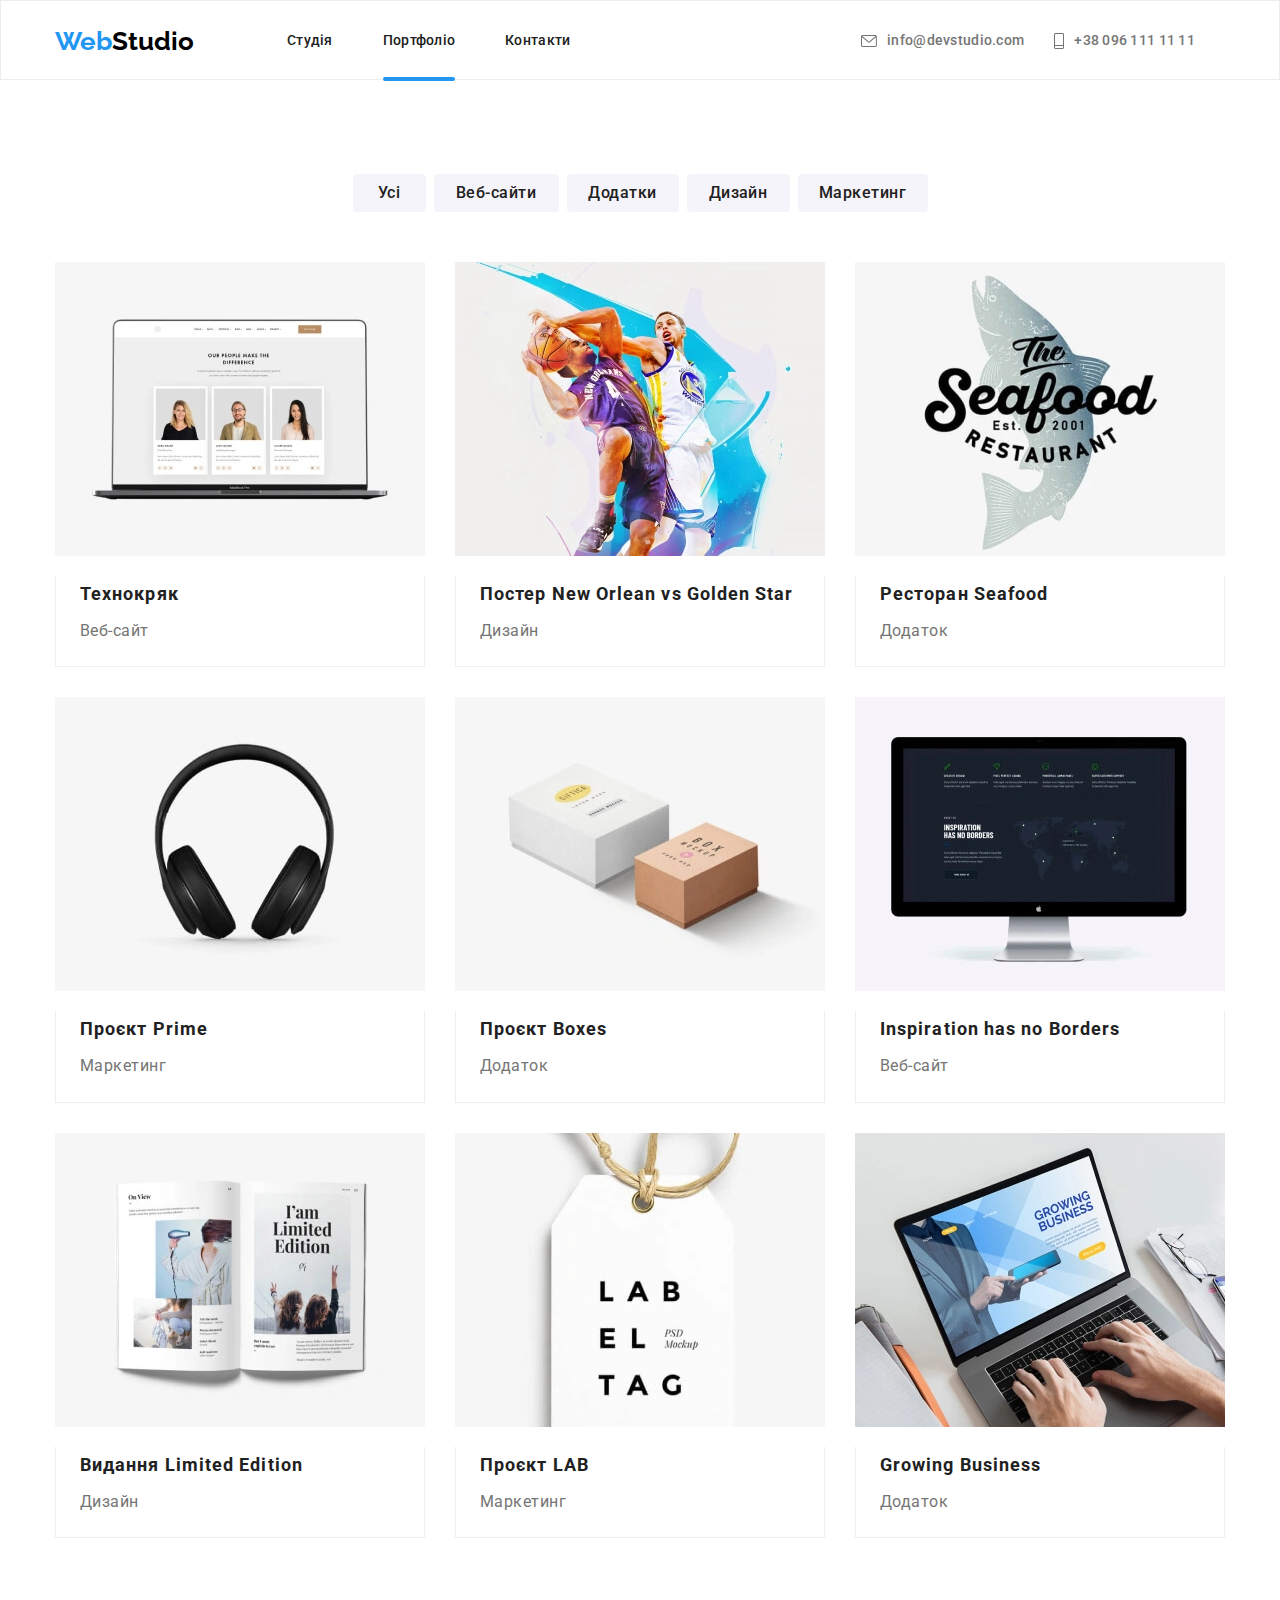
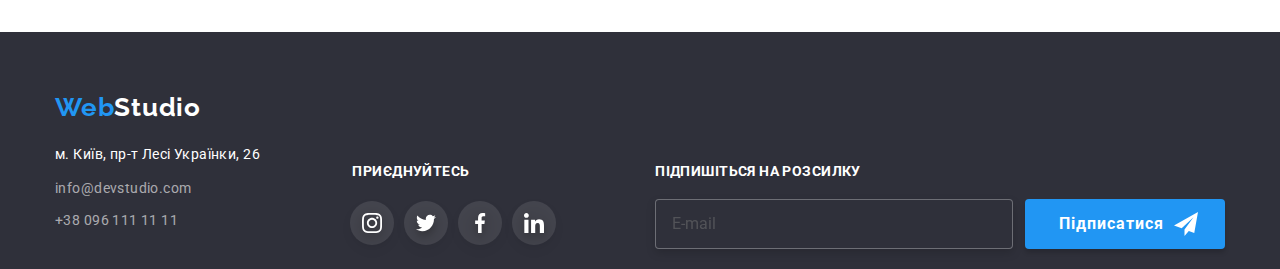
==== commit a2a44c9d: "commit 0.4 HW-8" ====
--- a/portfolio.html
+++ b/portfolio.html
@@ -82,13 +82,33 @@
             <li class="project-list">
               <a class="project-link" href="#">
                 <div class="overlay-img">
-                  <img
-                    class="img-project"
-                    src="images/project1.jpg"
-                    width="370"
-                    height="294"
-                    alt="сайт"
-                  />
+                  <picture>
+                    <source srcset="
+                    ./images/project/img1-450.webp 1x, 
+                    ./images/project/img1-450@2x.webp 2x"
+                    type="image/webp"
+                    media="(max-width:768px)"
+                    >
+    
+                    <source srcset="
+                    ./images/project/img1-370.webp 1x, 
+                    ./images/project/img1-370@2x.webp 2x"
+                    type="image/webp"
+                    media="(min-width:1200px)"
+                    >
+    
+                    <source srcset="
+                    ./images/project/img1-354.webp 1x, 
+                    ./images/project/img1-354@2x.webp 2x"
+                    type="image/webp"
+                    media="(min-width:768px)"
+                    >
+    
+                    
+    
+                    <img src="./images/project/img1-354.jpg 1x, ./images/img1-354@2x.jpg 2x" alt="">
+                  </picture>
+            
                   <div class="overlay-project">
                     <p class="overlay-desc">
                     Ресурс пропонує комплексні пропозиції
@@ -107,13 +127,32 @@
             <li class="list">
               <a class="project-link" href="#">
                 <div class="overlay-img">
-                  <img
-                    class="img-project"
-                    src="images/project2.jpg"
-                    width="370"
-                    height="294"
-                    alt="спорт"
-                  />
+                  <picture>
+                    <source srcset="
+                    ./images/project/img2-450.webp 1x, 
+                    ./images/project/img2-450@2x.webp 2x"
+                    type="image/webp"
+                    media="(max-width:768px)"
+                    >
+    
+                    <source srcset="
+                    ./images/project/img2-370.webp 1x, 
+                    ./images/project/img2-370@2x.webp 2x"
+                    type="image/webp"
+                    media="(min-width:1200px)"
+                    >
+    
+                    <source srcset="
+                    ./images/project/img2-354.webp 1x, 
+                    ./images/project/img2-354@2x.webp 2x"
+                    type="image/webp"
+                    media="(min-width:768px)"
+                    >
+    
+                    
+    
+                    <img src="./images/project/img2-354.jpg 1x, ./images/img2-354@2x.jpg 2x" alt="">
+                  </picture>
                   <div class="overlay-project">
                     <p class="overlay-desc">
                     Ресурс пропонує комплексні пропозиції
@@ -132,13 +171,32 @@
             <li class="list">
               <a class="project-link" href="#">
                 <div class="overlay-img">
-                  <img
-                    class="img-project"
-                    src="images/project3.jpg"
-                    width="370"
-                    height="294"
-                    alt="акула"
-                  />
+                  <picture>
+                    <source srcset="
+                    ./images/project/img3-450.webp 1x, 
+                    ./images/project/img3-450@2x.webp 2x"
+                    type="image/webp"
+                    media="(max-width:768px)"
+                    >
+    
+                    <source srcset="
+                    ./images/project/img3-370.webp 1x, 
+                    ./images/project/img3-370@2x.webp 2x"
+                    type="image/webp"
+                    media="(min-width:1200px)"
+                    >
+    
+                    <source srcset="
+                    ./images/project/img3-354.webp 1x, 
+                    ./images/project/img3-354@2x.webp 2x"
+                    type="image/webp"
+                    media="(min-width:768px)"
+                    >
+    
+                    
+    
+                    <img src="./images/project/img3-354.jpg 1x, ./images/img3-354@2x.jpg 2x" alt="">
+                  </picture>
                   <div class="overlay-project">
                     <p class="overlay-desc">
                     Ресурс пропонує комплексні пропозиції
@@ -157,13 +215,32 @@
             <li class="list">
               <a class="project-link" href="#">
                 <div class="overlay-img">
-                  <img
-                    class="img-project"
-                    src="images/project4.jpg"
-                    width="370"
-                    height="294"
-                    alt="наушники"
-                  />
+                  <picture>
+                    <source srcset="
+                    ./images/project/img4-450.webp 1x, 
+                    ./images/project/img4-450@2x.webp 2x"
+                    type="image/webp"
+                    media="(max-width:768px)"
+                    >
+    
+                    <source srcset="
+                    ./images/project/img4-370.webp 1x, 
+                    ./images/project/img4-370@2x.webp 2x"
+                    type="image/webp"
+                    media="(min-width:1200px)"
+                    >
+    
+                    <source srcset="
+                    ./images/project/img4-354.webp 1x, 
+                    ./images/project/img4-354@2x.webp 2x"
+                    type="image/webp"
+                    media="(min-width:768px)"
+                    >
+    
+                    
+    
+                    <img src="./images/project/img4-354.jpg 1x, ./images/img4-354@2x.jpg 2x" alt="">
+                  </picture>
                   <div class="overlay-project">
                     <p class="overlay-desc">
                     Ресурс пропонує комплексні пропозиції
@@ -182,13 +259,32 @@
             <li class="list">
               <a class="project-link" href="#">
                 <div class="overlay-img">
-                  <img
-                    class="img-project"
-                    src="images/project5.jpg"
-                    width="370"
-                    height="294"
-                    alt="коробка"
-                  />
+                  <picture>
+                    <source srcset="
+                    ./images/project/img5-450.webp 1x, 
+                    ./images/project/img5-450@2x.webp 2x"
+                    type="image/webp"
+                    media="(max-width:768px)"
+                    >
+    
+                    <source srcset="
+                    ./images/project/img5-370.webp 1x, 
+                    ./images/project/img5-370@2x.webp 2x"
+                    type="image/webp"
+                    media="(min-width:1200px)"
+                    >
+    
+                    <source srcset="
+                    ./images/project/img5-354.webp 1x, 
+                    ./images/project/img5-354@2x.webp 2x"
+                    type="image/webp"
+                    media="(min-width:768px)"
+                    >
+    
+                    
+    
+                    <img src="./images/project/img5-354.jpg 1x, ./images/img5-354@2x.jpg 2x" alt="">
+                  </picture>
                   <div class="overlay-project">
                     <p class="overlay-desc">
                     Ресурс пропонує комплексні пропозиції
@@ -207,13 +303,32 @@
             <li class="list">
               <a class="project-link" href="#">
                 <div class="overlay-img">
-                  <img
-                    class="img-project"
-                    src="images/project6.jpg"
-                    width="370"
-                    height="294"
-                    alt="монiтор"
-                  />
+                  <picture>
+                    <source srcset="
+                    ./images/project/img6-450.webp 1x, 
+                    ./images/project/img6-450@2x.webp 2x"
+                    type="image/webp"
+                    media="(max-width:768px)"
+                    >
+    
+                    <source srcset="
+                    ./images/project/img6-370.webp 1x, 
+                    ./images/project/img6-370@2x.webp 2x"
+                    type="image/webp"
+                    media="(min-width:1200px)"
+                    >
+    
+                    <source srcset="
+                    ./images/project/img6-354.webp 1x, 
+                    ./images/project/img6-354@2x.webp 2x"
+                    type="image/webp"
+                    media="(min-width:768px)"
+                    >
+    
+                    
+    
+                    <img src="./images/project/img6-354.jpg 1x, ./images/img6-354@2x.jpg 2x" alt="">
+                  </picture>
                   <div class="overlay-project">
                     <p class="overlay-desc">
                     Ресурс пропонує комплексні пропозиції
@@ -232,13 +347,32 @@
             <li class="list">
               <a class="project-link" href="#">
                 <div class="overlay-img">
-                  <img
-                    class="img-project"
-                    src="images/project7.jpg"
-                    width="370"
-                    height="294"
-                    alt="книга"
-                  />
+                  <picture>
+                    <source srcset="
+                    ./images/project/img7-450.webp 1x, 
+                    ./images/project/img7-450@2x.webp 2x"
+                    type="image/webp"
+                    media="(max-width:768px)"
+                    >
+    
+                    <source srcset="
+                    ./images/project/img7-370.webp 1x, 
+                    ./images/project/img7-370@2x.webp 2x"
+                    type="image/webp"
+                    media="(min-width:1200px)"
+                    >
+    
+                    <source srcset="
+                    ./images/project/img7-354.webp 1x, 
+                    ./images/project/img7-354@2x.webp 2x"
+                    type="image/webp"
+                    media="(min-width:768px)"
+                    >
+    
+                    
+    
+                    <img src="./images/project/img7-354.jpg 1x, ./images/img7-354@2x.jpg 2x" alt="">
+                  </picture>
                   <div class="overlay-project">
                     <p class="overlay-desc">
                     Ресурс пропонує комплексні пропозиції
@@ -257,13 +391,32 @@
             <li class="list">
               <a class="project-link" href="#">
                 <div class="overlay-img">
-                  <img
-                    class="img-project"
-                    src="images/project8.jpg"
-                    width="370"
-                    height="294"
-                    alt="лейб"
-                  />
+                  <picture>
+                    <source srcset="
+                    ./images/project/img8-450.webp 1x, 
+                    ./images/project/img8-450@2x.webp 2x"
+                    type="image/webp"
+                    media="(max-width:768px)"
+                    >
+    
+                    <source srcset="
+                    ./images/project/img8-370.webp 1x, 
+                    ./images/project/img8-370@2x.webp 2x"
+                    type="image/webp"
+                    media="(min-width:1200px)"
+                    >
+    
+                    <source srcset="
+                    ./images/project/img8-354.webp 1x, 
+                    ./images/project/img8-354@2x.webp 2x"
+                    type="image/webp"
+                    media="(min-width:768px)"
+                    >
+    
+                    
+    
+                    <img src="./images/project/img8-354.jpg 1x, ./images/img8-354@2x.jpg 2x" alt="">
+                  </picture>
                   <div class="overlay-project">
                     <p class="overlay-desc">
                     Ресурс пропонує комплексні пропозиції
@@ -282,13 +435,32 @@
             <li class="list">
               <a class="project-link" href="#">
                 <div class="overlay-img">
-                  <img
-                    class="img-project"
-                    src="images/project9.jpg"
-                    width="370"
-                    height="294"
-                    alt="ноут"
-                  />
+                  <picture>
+                    <source srcset="
+                    ./images/project/img9-450.webp 1x, 
+                    ./images/project/img9-450@2x.webp 2x"
+                    type="image/webp"
+                    media="(max-width:768px)"
+                    >
+    
+                    <source srcset="
+                    ./images/project/img9-370.webp 1x, 
+                    ./images/project/img9-370@2x.webp 2x"
+                    type="image/webp"
+                    media="(min-width:1200px)"
+                    >
+    
+                    <source srcset="
+                    ./images/project/img9-354.webp 1x, 
+                    ./images/project/img9-354@2x.webp 2x"
+                    type="image/webp"
+                    media="(min-width:768px)"
+                    >
+    
+                    
+    
+                    <img src="./images/project/img9-354.jpg 1x, ./images/img9-354@2x.jpg 2x" alt="">
+                  </picture>
                   <div class="overlay-project">
                     <p class="overlay-desc">
                     Ресурс пропонує комплексні пропозиції
--- a/css/main.min.css
+++ b/css/main.min.css
@@ -1 +1 @@
-/*! modern-normalize v1.1.0 | MIT License | https://github.com/sindresorhus/modern-normalize */*,::after,::before{box-sizing:border-box}html{-moz-tab-size:4;tab-size:4}html{line-height:1.15;-webkit-text-size-adjust:100%}body{margin:0}body{font-family:system-ui,-apple-system,"Segoe UI",Roboto,Helvetica,Arial,sans-serif,"Apple Color Emoji","Segoe UI Emoji"}hr{height:0;color:inherit}abbr[title]{text-decoration:underline dotted}b,strong{font-weight:bolder}code,kbd,pre,samp{font-family:ui-monospace,SFMono-Regular,Consolas,"Liberation Mono",Menlo,monospace;font-size:1em}small{font-size:80%}sub,sup{font-size:75%;line-height:0;position:relative;vertical-align:baseline}sub{bottom:-0.25em}sup{top:-0.5em}table{text-indent:0;border-color:inherit}button,input,optgroup,select,textarea{font-family:inherit;font-size:100%;line-height:1.15;margin:0}button,select{text-transform:none}[type=button],[type=reset],[type=submit],button{-webkit-appearance:button}::-moz-focus-inner{border-style:none;padding:0}:-moz-focusring{outline:1px dotted ButtonText}:-moz-ui-invalid{box-shadow:none}legend{padding:0}progress{vertical-align:baseline}::-webkit-inner-spin-button,::-webkit-outer-spin-button{height:auto}[type=search]{-webkit-appearance:textfield;outline-offset:-2px}::-webkit-search-decoration{-webkit-appearance:none}::-webkit-file-upload-button{-webkit-appearance:button;font:inherit}summary{display:list-item}body,h1,h2,h3,h4,h5,h6,p,ul,ol,li{margin:0;padding:0}ul,li{list-style-type:none}:root{--bs-blue:#2196F3;--bs-dark:#212121;--bs-approx-grey:#757575;--bs-ghost-white:#F5F4FA;--bs-white:#FFFFFF}body{font-family:"Roboto",sans-serif;position:relative;background:#fff}.container{margin-left:auto;margin-right:auto;padding:0 15px;width:100%}@media screen and (min-width: 480px){.container{width:480px}}@media screen and (min-width: 768px){.container{width:768px}}@media screen and (min-width: 1200px){.container{width:1200px}}header{height:80px;background:#fff;display:flex}.inner{border:1px solid #ececec}.header-nav{display:flex}a{text-decoration:none}.logo{font-family:"Raleway",sans-serif;font-style:normal;font-weight:700;font-size:26px;line-height:1.2;text-decoration:none;padding-top:25px;padding-bottom:24px;margin-right:93px}.web{color:var(--bs-blue)}.studio{color:#000}.header-container{display:flex;margin:32px 344px 32px 0}.header-nav__list{display:flex}.header-nav__link{margin-right:50px;font-family:"Roboto",sans-serif;font-style:normal;font-weight:500;font-size:14px;line-height:1.1;letter-spacing:.02em;padding-top:32px;padding-bottom:32px}.link{text-decoration:none;color:var(--bs-dark)}.link:hover,.link:focus{color:var(--bs-blue)}.header-nav .link{position:relative;padding:32px 0}.header-nav .link::before,.header-nav .active::before{content:"";position:absolute;width:0;height:4px;border-radius:2px;bottom:-1px;left:0;background-color:var(--bs-blue);transition:width 250ms cubic-bezier(0.4, 0, 0.2, 1)}.header-nav .active::before{width:100%}.header-nav .link:hover::before,.header-nav .link:focus::before{width:100%}.active:visited{color:var(--bs-blue)}.header-inner{display:flex}.contacts{margin-left:auto}@media screen and (min-width: 480px)and (max-width: 767px){.contacts{display:flex}}@media screen and (min-width: 1200px){.contacts{display:flex}}@media screen and (min-width: 768px)and (max-width: 1199px){.contacts{padding-top:21px}}.contact-link{margin-right:30px;font-family:"Roboto",sans-serif;font-style:normal;font-weight:500;font-size:14px;line-height:1.1;letter-spacing:.02em;color:var(--bs-approx-grey);text-decoration:none;padding-top:32px;padding-bottom:32px;display:flex;flex-direction:row-reverse;transition:color 250ms cubic-bezier(0.4, 0, 0.2, 1)}.contact-link:hover,.contact-link:focus{color:var(--bs-blue)}@media screen and (min-width: 768px)and (max-width: 1199px){.contact-link{font-size:12px;line-height:14px;padding-bottom:7px;padding-top:0}}.contacts__item{color:var(--bs-approx-grey)}.contacts__icon{margin-right:10px;fill:currentColor;margin-bottom:auto;margin-top:auto}@media screen and (max-width: 767px){.header-nav,.contacts{display:none}}.burger{width:40px;height:40px;padding:0;margin-left:auto;display:flex;align-items:center;justify-content:center;border:none;cursor:pointer;position:relative;background-color:rgba(0,0,0,0)}@media screen and (min-width: 768px){.burger{display:none}}.burger__line{position:relative;display:block;width:100%;height:3px;background-color:var(--bs-blue)}.burger__line::after,.burger__line::before{position:absolute;content:"";background-color:var(--bs-blue);width:100%;height:3px;left:0}.burger__line::after{top:-15px}.burger__line::before{bottom:-15px}.mob-menu{position:fixed;right:0;top:0;height:100vh;width:100%;transform:translate(100%);background-color:#fff;transition:transform 250ms cubic-bezier(0.4, 0, 0.2, 1)}.mob-menu.is-open{transform:translate(0)}.mob-menu__body{position:relative;max-width:480px;width:100%;margin-left:auto;margin-right:auto;padding:0 10px}.mob-menu__close{position:absolute;right:0;top:0}.mob-menu__close:hover,.mob-menu__close:focus{color:var(--bs-blue)}.contacts-link{font-family:"Roboto";font-style:normal;font-weight:500;font-size:34px;line-height:40px;letter-spacing:.02em;color:#2196f3}.mob-contacts{margin-bottom:64px}.mob-contacts__item{display:flex;margin-bottom:32px;margin-left:40px}.contacts-mail{font-family:"Roboto";font-style:normal;font-weight:500;font-size:24px;line-height:28px;letter-spacing:.02em;color:#757575}.mob-link{font-family:"Roboto";font-style:normal;font-weight:500;font-size:40px;line-height:47px;letter-spacing:.02em;color:#212121}.mob-menu__link{margin-bottom:32px;margin-left:40px}.mob-menu__list{margin-top:48px;margin-bottom:306px}.link-mob{font-family:"Roboto";font-style:normal;font-weight:500;font-size:18px;line-height:22px;letter-spacing:.02em;color:#2196f3}.social-mob__link:not(:last-child){border-right:1px solid rgba(33,33,33,.2);padding-right:10px}.social-mob{display:flex;gap:10px;margin-left:40px}.banner{display:flex;top:80px;padding-bottom:60px}@media screen and (min-width: 768px){.banner{padding-bottom:60px}}@media screen and (min-width: 1200px){.banner{padding-bottom:94px}}.banner__box{margin-left:auto;margin-right:auto;padding:0 15px;width:100%}.banner-container{width:480px;margin-left:auto;margin-right:auto;padding:200px 0;background:linear-gradient(rgba(47, 48, 58, 0.4), rgba(47, 48, 58, 0.4)),url("../images/Header-480.jpg") no-repeat center/cover,#2f303a}@media screen and (min-width: 768px){.banner-container{width:768px}}@media screen and (min-width: 1200px){.banner-container{width:1200px}}@media(min-device-pixel-ratio: 2),(min-resolution: 192dpi),(min-resolution: 2dppx){.banner-container{background:linear-gradient(rgba(47, 48, 58, 0.4), rgba(47, 48, 58, 0.4)),url("../images/Header-480@2x.jpg") no-repeat center/cover,#2f303a}}@media screen and (min-width: 768px){.banner-container{background:linear-gradient(rgba(47, 48, 58, 0.4), rgba(47, 48, 58, 0.4)),url("../images/Header-768.jpg") no-repeat center/cover,#2f303a}}@media screen and (min-width: 768px)and (min-device-pixel-ratio: 2),screen and (min-width: 768px)and (min-resolution: 192dpi),screen and (min-width: 768px)and (min-resolution: 2dppx){.banner-container{background:linear-gradient(rgba(47, 48, 58, 0.4), rgba(47, 48, 58, 0.4)),url("../images/Header-768@2x.jpg") no-repeat center/cover,#2f303a}}@media screen and (min-width: 1200px){.banner-container{background:linear-gradient(rgba(47, 48, 58, 0.4), rgba(47, 48, 58, 0.4)),url("../images/Header-1200.jpg") no-repeat center/cover,#2f303a}}@media screen and (min-width: 1200px)and (min-device-pixel-ratio: 2),screen and (min-width: 1200px)and (min-resolution: 192dpi),screen and (min-width: 1200px)and (min-resolution: 2dppx){.banner-container{background:linear-gradient(rgba(47, 48, 58, 0.4), rgba(47, 48, 58, 0.4)),url("../images/Header-1200@2x.jpg") no-repeat center/cover,#2f303a}}.hero{margin-left:auto;margin-right:auto}@media screen and (min-width: 768px){.hero{width:360px}}@media screen and (min-width: 1200px){.hero{width:696px}}.banner-title{font-family:"Roboto",sans-serif;font-style:normal;font-weight:900;font-size:26px;line-height:42px;text-align:center;letter-spacing:.06em;text-transform:uppercase;color:var(--bs-white);margin-bottom:30px}@media screen and (min-width: 1200px){.banner-title{font-size:44px;line-height:60px}}.banner-btn{background:var(--bs-blue);box-shadow:0px 4px 4px rgba(0,0,0,.15);border-radius:4px;border-color:var(--bs-blue);color:var(--bs-white);font-family:"Roboto",sans-serif;font-style:normal;font-weight:700;font-size:16px;line-height:1.9;align-items:center;text-align:center;cursor:pointer;width:216px;height:50px;margin-right:auto;display:flex;margin-left:auto;justify-content:center;transition:color 250ms cubic-bezier(0.4, 0, 0.2, 1)}.banner-btn:hover,.banner-btn:focus{color:var(--bs-white);background:#188ce8}.peculiarities-title{display:none}.feature__list{margin-bottom:118px;margin-top:94px}@media screen and (min-width: 768px){.feature__list{display:flex;flex-wrap:wrap;justify-content:space-between}}@media screen and (min-width: 1200px){.feature__list{display:flex;justify-content:center;flex-wrap:nowrap}}.item-icon{width:450px;margin-bottom:30px}@media screen and (min-width: 768px){.item-icon{width:354px}}@media screen and (min-width: 1200px){.item-icon{width:270px;margin-right:30px}}.feature-title{font-family:"Roboto",sans-serif;font-style:normal;font-weight:700;font-size:14px;line-height:1.1;letter-spacing:.03em;text-transform:uppercase;color:var(--bs-dark);margin-bottom:10px;width:450px;display:flex;justify-content:center}@media screen and (min-width: 768px){.feature-title{width:354px}}@media screen and (min-width: 1200px){.feature-title{width:270px;margin-right:30px}}.description-title{font-family:"Roboto",sans-serif;font-size:14px;line-height:1.7;letter-spacing:.03em;color:var(--bs-approx-grey);width:450px}@media screen and (min-width: 768px){.description-title{width:354px}}@media screen and (min-width: 1200px){.description-title{width:270px;margin-right:30px}}.row-img{display:flex;justify-content:center}@media screen and (min-width: 1200px){.row-img{justify-content:flex-start}}.peculiarities__icon{background:#f5f4fa;color:212121;border-radius:4px;margin-bottom:30px;display:flex;justify-content:center;width:450px;height:120px}@media screen and (min-width: 768px){.peculiarities__icon{width:354px}}@media screen and (min-width: 1200px){.peculiarities__icon{width:270px;margin-right:30px}}.medium__icon{margin:auto;fill:currentColor}.peculiarities{padding-bottom:60px}@media screen and (min-width: 768px){.peculiarities{padding-bottom:60px}}@media screen and (min-width: 1200px){.peculiarities{padding-bottom:94px}}.doing{padding-bottom:94px}@media screen and (min-width: 480px)and (max-width: 1199px){.doing{display:none}}@media screen and (min-width: 768px)and (max-width: 1199px){.doing{display:none}}.overlay-text{font-family:"Roboto";font-style:normal;font-weight:700;font-size:14px;line-height:16px;text-align:center;letter-spacing:.03em;text-transform:uppercase;color:#fff;display:flex;justify-content:center;margin:27px 0}.box-title{font-family:"Roboto",sans-serif;font-style:normal;font-weight:700;font-size:36px;line-height:1.2;text-align:center;color:var(--bs-dark);display:flex;justify-content:center;margin-bottom:50px}.box{display:flex}img{display:block;max-width:100%;height:auto}.img-applications{width:370px;height:294px;left:215px;top:1108px;margin-right:30px}.img-phone{width:370px;height:294px;left:615px;top:1108px;margin-right:30px}.img-design{width:370px;height:294px;left:1015px;top:1108px}.overlay-link{position:relative;margin:0 auto}.overlay-box{position:absolute;bottom:0;left:0;width:370px;height:70px;background:rgba(47,48,58,.8)}.team{background:var(--bs-ghost-white);padding-bottom:60px}@media screen and (min-width: 768px){.team{padding-bottom:60px}}@media screen and (min-width: 1200px){.team{padding-bottom:94px}}.team-title{font-family:"Roboto",sans-serif;font-style:normal;font-weight:700;font-size:36px;line-height:1.2;text-align:center;color:var(--bs-dark);left:668px;padding-bottom:50px;padding-top:94px}@media screen and (min-width: 768px)and (max-width: 1199px){.team-row{display:flex;flex-wrap:wrap;justify-content:space-between}}@media screen and (min-width: 1200px){.team-row{display:flex}}.team-card{width:450px;margin-bottom:30px;background:var(--bs-white);box-shadow:0px 1px 3px rgba(0,0,0,.12),0px 1px 1px rgba(0,0,0,.14),0px 2px 1px rgba(0,0,0,.2);border-radius:0px 0px 4px 4px}@media screen and (min-width: 768px){.team-card{width:354px}}@media screen and (min-width: 1200px){.team-card{width:270px;margin-right:30px}}.social-group{display:flex;justify-content:space-evenly;fill:#afb1b8;padding:10px 32px}.name{font-family:"Roboto",sans-serif;font-style:normal;font-weight:500;font-size:16px;line-height:1.2;text-align:center;color:var(--bs-dark);margin-top:30px;margin-bottom:10px}.profession{font-family:"Roboto",sans-serif;font-size:16px;line-height:1.2;text-align:center;color:var(--bs-approx-grey);margin-bottom:16px}.img-card{margin:auto}.clients{padding-bottom:60px}@media screen and (min-width: 768px){.clients{padding-bottom:60px}}@media screen and (min-width: 1200px){.clients{padding-bottom:94px}}.clients-title{display:flex;justify-content:center;margin-top:94px;margin-bottom:50px}.clients-item{display:flex;justify-content:space-evenly;color:#afb1b8;flex-wrap:wrap}@media screen and (min-width: 768px){.clients-item{display:flex;color:#afb1b8;flex-wrap:wrap;justify-content:center}}@media screen and (min-width: 1200px){.clients-item{display:flex;justify-content:space-evenly;color:#afb1b8}}.client-icon{box-sizing:border-box;margin:auto;fill:currentColor}.clients-link{border:1px solid #afb1b8;border-radius:4px;width:170px;height:92px;text-align:center;box-sizing:border-box;display:flex;transition:color 250ms cubic-bezier(0.4, 0, 0.2, 1);margin-bottom:30px}.clients-link:hover,.clients-link:focus{background-color:#fff;color:#2196f3;cursor:pointer;border-color:#2196f3}@media screen and (min-width: 768px)and (max-width: 1199px){.clients-link{margin-right:30px}}.link-svg{width:44px;height:44px;border-radius:50%;color:#afb1b8;display:flex;justify-content:center;align-items:center;transition:color 250ms cubic-bezier(0.4, 0, 0.2, 1)}.link-svg:hover,.link-svg:focus{background-color:#2196f3;color:#fff}.instagram,.twitter,.facebook,.linkedin{fill:currentColor}footer{background:#2f303a}.address-container{padding-top:60px}@media screen and (min-width: 768px){.address-container{padding-bottom:60px}}@media screen and (min-width: 1200px){.address-container{padding-bottom:94px}}@media screen and (min-width: 768px){address{display:flex;justify-content:flex-start}}.address{font-style:normal;margin-top:20px}.logo-address{font-family:"Raleway",sans-serif;font-style:normal;font-weight:700;font-size:24px;line-height:28px;text-align:center;letter-spacing:.03em;color:var(--bs-blue);text-decoration:none}@media screen and (min-width: 480px)and (max-width: 1199px){.logo-address{display:flex;justify-content:center}}@media screen and (min-width: 768px){.logo-address{display:flex}}@media screen and (min-width: 1200px){.logo-address{font-size:26px;line-height:31px}}@media screen and (min-width: 768px)and (max-width: 1199px){.footer-content{display:flex;justify-content:space-evenly}}.address-map,.footer-mail{margin-bottom:8px}@media screen and (min-width: 480px)and (max-width: 1199px){.address-map,.footer-mail{display:flex;justify-content:center}}@media screen and (min-width: 1200px){.address-map,.footer-mail{margin-bottom:9px}}@media screen and (min-width: 480px)and (max-width: 1199px){.footer-tell{margin-bottom:60px;display:flex;justify-content:center}}.studio-footer{color:var(--bs-white)}.maps{font-family:"Roboto",sans-serif;font-size:14px;line-height:1.7;letter-spacing:.03em;color:var(--bs-white);text-decoration:none;transition:color 250ms cubic-bezier(0.4, 0, 0.2, 1)}.maps:hover,.maps:focus{color:var(--bs-blue)}.address-mail{font-family:"Roboto",sans-serif;font-size:14px;line-height:24px;letter-spacing:.03em;color:rgba(255,255,255,.6);text-decoration:none;transition:color 250ms cubic-bezier(0.4, 0, 0.2, 1)}.address-mail:hover,.address-mail:focus{color:var(--bs-blue)}.address-tell{font-family:"Roboto",sans-serif;font-size:14px;line-height:1.7;letter-spacing:.03em;color:rgba(255,255,255,.6);text-decoration:none;transition:color 250ms cubic-bezier(0.4, 0, 0.2, 1)}.address-tell:hover,.address-tell:focus{color:var(--bs-blue)}@media screen and (min-width: 480px)and (max-width: 1199px){.send-button{display:flex;justify-content:center;padding-bottom:60px}}@media screen and (min-width: 480px)and (max-width: 1199px){.footer-wrapper{display:flex;justify-content:center;margin-bottom:20px}}.form-footer{font-family:"Roboto";font-style:normal;font-weight:700;font-size:14px;line-height:16px;letter-spacing:.03em;text-transform:uppercase;color:#fff;display:flex}@media screen and (min-width: 480px)and (max-width: 1199px){.form-footer{justify-content:center;margin-bottom:20px}}@media screen and (min-width: 1200px){.form-footer{justify-content:space-around;margin:-82px 0px 20px 236px}}@media screen and (min-width: 1200px){.check-email{display:flex;justify-content:flex-end}}.field-footer{width:450px;height:50px;border:1px solid rgba(255,255,255,.3);filter:drop-shadow(0px 4px 4px rgba(0, 0, 0, 0.15));border-radius:4px;background:#2f303a;padding-left:16px;color:rgba(255,255,255,.6);transition:color 250ms cubic-bezier(0.4, 0, 0.2, 1)}.field-footer:hover,.field-footer:focus{cursor:pointer}@media screen and (min-width: 1200px){.field-footer{width:358px}}.social-address{color:#fff}@media screen and (min-width: 1200px){.social-address{display:flex;justify-content:center;margin:-130px 0px 0px -372px}}.groups{display:flex}@media screen and (min-width: 480px){.groups{justify-content:center;margin-bottom:60px}}@media screen and (min-width: 1200px){.groups{margin:38px 0px 0px -120px}}.group-tittle{font-family:"Roboto";font-style:normal;font-weight:700;font-size:14px;line-height:16px;letter-spacing:.03em;text-transform:uppercase;display:flex;justify-content:center;margin-bottom:20px}.footer-insta,.footer-twit,.footer-fac{margin-right:10px}.icons{fill:currentColor}.link-svg__icons{width:44px;height:44px;border-radius:50%;background:rgba(255,255,255,.1);color:#fff;filter:drop-shadow(0px 4px 4px rgba(0, 0, 0, 0.25)) drop-shadow(0px 4px 4px rgba(0, 0, 0, 0.25));display:flex;justify-content:center;align-items:center;transition:color 250ms cubic-bezier(0.4, 0, 0.2, 1)}.link-svg__icons:hover,.link-svg__icons:focus{background-color:#2196f3;color:#fff;transition:color 250ms cubic-bezier(0.4, 0, 0.2, 1)}.backdrop{position:fixed;top:0;left:0;right:0;bottom:0;overflow-y:auto;overflow-x:hidden;width:100%;height:100%;z-index:10;background-color:rgba(0,0,0,.2);transition:visibility 250ms cubic-bezier(0.4, 0, 0.2, 1),opacity 250ms cubic-bezier(0.4, 0, 0.2, 1)}.backdrop.is-hidden{visibility:hidden;opacity:0;pointer-events:none}.modal{position:absolute;width:528px;padding:40px;background:#fff;box-shadow:0px 1px 3px rgba(0,0,0,.12),0px 1px 1px rgba(0,0,0,.14),0px 2px 1px rgba(0,0,0,.2);border-radius:4px;left:50%;top:50%;transform:translate(-50%, -50%)}@media screen and (min-width: 480px)and (max-width: 1199px){.modal{width:450px}}.close{position:absolute;width:30px;height:30px;right:8px;top:8px;border-radius:50%;background-color:#fff;border:1px solid rgba(0,0,0,.1);display:flex;align-items:center;justify-content:center;padding:0;cursor:pointer;outline:none}.close:hover .close-img,.close:focus .close-img{fill:#2196f3}.close-img{margin:auto;transition:fill 250ms cubic-bezier(0.4, 0, 0.2, 1)}.form-title{margin-bottom:12px;font-family:"Roboto";font-style:normal;font-weight:700;font-size:20px;line-height:23px;text-align:center;letter-spacing:.03em;color:#212121}.label{display:block;padding-bottom:4px;font-family:"Roboto";font-style:normal;font-weight:400;font-size:12px;line-height:14px;letter-spacing:.01em;color:#757575}.input-wrapper{position:relative;margin-bottom:10px}.input-icon{position:absolute;left:12px;top:50%;transform:translateY(-50%)}.input{border:1px solid rgba(33,33,33,.2);padding:12px 16px;border-radius:4px;width:100%;height:40px;outline:none;font-size:12px;line-height:14px;letter-spacing:.01em;color:#212121;transition:color 250ms cubic-bezier(0.4, 0, 0.2, 1)}.input-icon{transition:fill 250ms cubic-bezier(0.4, 0, 0.2, 1)}.input:focus{border-color:#2196f3}.input:focus+.input-icon{fill:#2196f3}.field{padding-left:45px}input::placeholder{color:rgba(117,117,117,.5)}.form-button{display:block;margin:0 auto;padding:10px 52px;font-family:"Roboto";font-style:normal;font-weight:700;font-size:16px;line-height:30px;letter-spacing:.06em;cursor:pointer;color:#fff;width:200px;height:50px;border:#2196f3;background:#2196f3;box-shadow:0px 4px 4px rgba(0,0,0,.15);border-radius:4px}.textarea{height:120px;resize:none;margin-bottom:20px}.check-label{position:relative;display:flex;align-items:center;margin-bottom:40px;color:#757575}@media screen and (min-width: 480px)and (max-width: 1199px){.check-label{font-weight:400;font-size:12px;line-height:14px}}@media screen and (min-width: 1200px){.check-label{justify-content:center}}.check-wrapp{display:block;border:2px solid #212121;border-radius:2px;width:16px;height:15px;margin-right:7px}.input-check{position:absolute;bottom:0;left:0;width:0;opacity:0;height:0}.input-check:checked+.check-wrapp{border:none}.input-check:checked+.check-wrapp .check-icon{opacity:1}.check-link{margin-left:7px;text-decoration-line:underline;color:#2196f3}.check-icon{opacity:0;width:16px;height:15px}.button-send{width:200px;height:50px;border:#2196f3;background:#2196f3;box-shadow:0px 4px 4px rgba(0,0,0,.15);border-radius:4px;margin-left:12px;transition:color 250ms cubic-bezier(0.4, 0, 0.2, 1);cursor:pointer}.button-send:hover,.button-send:focus{color:var(--bs-white);background:#188ce8}.send{font-family:"Roboto";font-style:normal;font-weight:700;font-size:16px;line-height:30px;display:flex;align-items:center;margin-left:28px;letter-spacing:.06em;color:var(--bs-white)}.icon-send{margin-left:10px}.portfolio{padding-bottom:94px}.btn-section{padding-top:94px}.btn-1{width:73px;height:38px}.btn-2{width:125px;height:38px}.btn-3{width:112px;height:38px}.btn-4{width:103px;height:38px}.btn-5{width:130px;height:38px}.hidden{display:none}.btn-list{display:flex;justify-content:center;margin-bottom:50px}.btn__row{border:var(--bs-ghost-white);background:var(--bs-ghost-white);border-radius:4px;font-family:"Roboto",sans-serif;font-style:normal;font-weight:500;font-size:16px;line-height:1.6;text-align:center;letter-spacing:.03em;color:var(--bs-dark);cursor:pointer;transition:color 250ms cubic-bezier(0.4, 0, 0.2, 1)}.btn__row:hover,.btn__row:focus{color:var(--bs-white);background:var(--bs-blue);filter:drop-shadow(0px 4px 4px rgba(0, 0, 0, 0.25))}.btn-active{margin-right:8px}.project-row{display:flex;flex-wrap:wrap;gap:30px}.name-box{border:1px solid #eee;border-top:0;padding-bottom:20px}.project-link{display:block;transition:color 250ms cubic-bezier(0.4, 0, 0.2, 1)}.project-link:hover{box-shadow:0px 1px 1px rgba(0,0,0,.12),0px 4px 4px rgba(0,0,0,.06),1px 4px 6px rgba(0,0,0,.16)}.project-link:focus{box-shadow:0px 1px 1px rgba(0,0,0,.12),0px 4px 4px rgba(0,0,0,.06),1px 4px 6px rgba(0,0,0,.16);transition:color 250ms cubic-bezier(0.4, 0, 0.2, 1)}.name-project{font-family:"Roboto",sans-serif;font-style:normal;font-weight:700;font-size:18px;line-height:2;letter-spacing:.06em;color:var(--bs-dark);margin:20px 0px 4px 24px}.profession-project{font-family:"Roboto",sans-serif;font-size:16px;line-height:1.9;letter-spacing:.03em;color:var(--bs-approx-grey);margin:4px 0px 0px 24px}.overlay-img{position:relative;overflow:hidden}.overlay-project{background:rgba(33,150,243,.9);padding:63px 24px;position:absolute;bottom:0;top:0;transform:translateY(100%);height:100%;width:100%;transition:transform 250ms cubic-bezier(0.4, 0, 0.2, 1)}.project-link:hover .overlay-project,.project-link:focus .overlay-project{transform:translateY(0)}.overlay-desc{font-family:"Roboto";font-style:normal;font-weight:400;font-size:18px;line-height:28px;letter-spacing:.03em;color:#fff}/*# sourceMappingURL=main.min.css.map */+/*! modern-normalize v1.1.0 | MIT License | https://github.com/sindresorhus/modern-normalize */*,::after,::before{box-sizing:border-box}html{-moz-tab-size:4;tab-size:4}html{line-height:1.15;-webkit-text-size-adjust:100%}body{margin:0}body{font-family:system-ui,-apple-system,"Segoe UI",Roboto,Helvetica,Arial,sans-serif,"Apple Color Emoji","Segoe UI Emoji"}hr{height:0;color:inherit}abbr[title]{text-decoration:underline dotted}b,strong{font-weight:bolder}code,kbd,pre,samp{font-family:ui-monospace,SFMono-Regular,Consolas,"Liberation Mono",Menlo,monospace;font-size:1em}small{font-size:80%}sub,sup{font-size:75%;line-height:0;position:relative;vertical-align:baseline}sub{bottom:-0.25em}sup{top:-0.5em}table{text-indent:0;border-color:inherit}button,input,optgroup,select,textarea{font-family:inherit;font-size:100%;line-height:1.15;margin:0}button,select{text-transform:none}[type=button],[type=reset],[type=submit],button{-webkit-appearance:button}::-moz-focus-inner{border-style:none;padding:0}:-moz-focusring{outline:1px dotted ButtonText}:-moz-ui-invalid{box-shadow:none}legend{padding:0}progress{vertical-align:baseline}::-webkit-inner-spin-button,::-webkit-outer-spin-button{height:auto}[type=search]{-webkit-appearance:textfield;outline-offset:-2px}::-webkit-search-decoration{-webkit-appearance:none}::-webkit-file-upload-button{-webkit-appearance:button;font:inherit}summary{display:list-item}body,h1,h2,h3,h4,h5,h6,p,ul,ol,li{margin:0;padding:0}ul,li{list-style-type:none}:root{--bs-blue:#2196F3;--bs-dark:#212121;--bs-approx-grey:#757575;--bs-ghost-white:#F5F4FA;--bs-white:#FFFFFF}body{font-family:"Roboto",sans-serif;position:relative;background:#fff}.container{margin-left:auto;margin-right:auto;padding:0 15px;width:100%}@media screen and (min-width: 480px){.container{width:480px}}@media screen and (min-width: 768px){.container{width:768px}}@media screen and (min-width: 1200px){.container{width:1200px}}header{height:80px;background:#fff;display:flex}.inner{border:1px solid #ececec}.header-nav{display:flex}a{text-decoration:none}.logo{font-family:"Raleway",sans-serif;font-style:normal;font-weight:700;font-size:26px;line-height:1.2;text-decoration:none;padding-top:25px;padding-bottom:24px;margin-right:93px}.web{color:var(--bs-blue)}.studio{color:#000}.header-container{display:flex;margin:32px 344px 32px 0}.header-nav__list{display:flex}.header-nav__link{margin-right:50px;font-family:"Roboto",sans-serif;font-style:normal;font-weight:500;font-size:14px;line-height:1.1;letter-spacing:.02em;padding-top:32px;padding-bottom:32px}.link{text-decoration:none;color:var(--bs-dark)}.link:hover,.link:focus{color:var(--bs-blue)}.header-nav .link{position:relative;padding:32px 0}.header-nav .link::before,.header-nav .active::before{content:"";position:absolute;width:0;height:4px;border-radius:2px;bottom:-1px;left:0;background-color:var(--bs-blue);transition:width 250ms cubic-bezier(0.4, 0, 0.2, 1)}.header-nav .active::before{width:100%}.header-nav .link:hover::before,.header-nav .link:focus::before{width:100%}.active:visited{color:var(--bs-blue)}.header-inner{display:flex}.contacts{margin-left:auto}@media screen and (min-width: 480px)and (max-width: 767px){.contacts{display:flex}}@media screen and (min-width: 1200px){.contacts{display:flex}}@media screen and (min-width: 768px)and (max-width: 1199px){.contacts{padding-top:21px}}.contact-link{margin-right:30px;font-family:"Roboto",sans-serif;font-style:normal;font-weight:500;font-size:14px;line-height:1.1;letter-spacing:.02em;color:var(--bs-approx-grey);text-decoration:none;padding-top:32px;padding-bottom:32px;display:flex;flex-direction:row-reverse;transition:color 250ms cubic-bezier(0.4, 0, 0.2, 1)}.contact-link:hover,.contact-link:focus{color:var(--bs-blue)}@media screen and (min-width: 768px)and (max-width: 1199px){.contact-link{font-size:12px;line-height:14px;padding-bottom:7px;padding-top:0}}.contacts__item{color:var(--bs-approx-grey)}.contacts__icon{margin-right:10px;fill:currentColor;margin-bottom:auto;margin-top:auto}@media screen and (max-width: 767px){.header-nav,.contacts{display:none}}.burger{width:40px;height:40px;padding:0;margin-left:auto;display:flex;align-items:center;justify-content:center;border:none;cursor:pointer;position:relative;background-color:rgba(0,0,0,0)}@media screen and (min-width: 768px){.burger{display:none}}.burger__line{position:relative;display:block;width:100%;height:3px;background-color:var(--bs-blue)}.burger__line::after,.burger__line::before{position:absolute;content:"";background-color:var(--bs-blue);width:100%;height:3px;left:0}.burger__line::after{top:-15px}.burger__line::before{bottom:-15px}.mob-menu{position:fixed;right:0;top:0;height:100vh;width:100%;transform:translate(100%);background-color:#fff;transition:transform 250ms cubic-bezier(0.4, 0, 0.2, 1)}.mob-menu.is-open{transform:translate(0)}.mob-menu__body{position:relative;max-width:480px;width:100%;margin-left:auto;margin-right:auto;padding:0 10px}.mob-menu__close{position:absolute;right:0;top:0}.mob-menu__close:hover,.mob-menu__close:focus{color:var(--bs-blue)}.contacts-link{font-family:"Roboto";font-style:normal;font-weight:500;font-size:34px;line-height:40px;letter-spacing:.02em;color:#2196f3}.mob-contacts{margin-bottom:64px}.mob-contacts__item{display:flex;margin-bottom:32px;margin-left:40px}@media screen and (min-width: 320px){.mob-contacts__item{margin-left:0;justify-content:center}}.contacts-mail{font-family:"Roboto";font-style:normal;font-weight:500;font-size:24px;line-height:28px;letter-spacing:.02em;color:#757575}.mob-link{font-family:"Roboto";font-style:normal;font-weight:500;font-size:40px;line-height:47px;letter-spacing:.02em;color:#212121}.mob-menu__link{margin-bottom:32px;margin-left:40px}.mob-menu__list{margin-top:48px;margin-bottom:306px}.link-mob{font-family:"Roboto";font-style:normal;font-weight:500;font-size:18px;line-height:22px;letter-spacing:.02em;color:#2196f3}.social-mob__link:not(:last-child){border-right:1px solid rgba(33,33,33,.2);padding-right:10px}.social-mob{display:flex;gap:10px;margin-left:40px}@media screen and (min-width: 320px){.social-mob{margin-left:0;flex-wrap:wrap;justify-content:center}}.banner{display:flex;top:80px;padding-bottom:60px}@media screen and (min-width: 768px){.banner{padding-bottom:60px}}@media screen and (min-width: 1200px){.banner{padding-bottom:94px}}.banner__box{margin-left:auto;margin-right:auto;padding:0 15px;width:100%}@media screen and (min-width: 1200px){.banner__box{padding:0}}.banner-container{width:480px;margin-left:auto;margin-right:auto;padding:200px 0;display:block;max-width:100%;background:linear-gradient(rgba(47, 48, 58, 0.4), rgba(47, 48, 58, 0.4)),url("../images/banner.jpg") no-repeat center/cover,#2f303a}@media screen and (min-width: 768px){.banner-container{width:768px}}@media screen and (min-width: 1200px){.banner-container{width:1600px}}@media(min-device-pixel-ratio: 2),(min-resolution: 192dpi),(min-resolution: 2dppx){.banner-container{background:linear-gradient(rgba(47, 48, 58, 0.4), rgba(47, 48, 58, 0.4)),url("../images/Header-480@2x.jpg") no-repeat center/cover,#2f303a}}@media screen and (min-width: 768px){.banner-container{background:linear-gradient(rgba(47, 48, 58, 0.4), rgba(47, 48, 58, 0.4)),url("../images/Header-768.jpg") no-repeat center/cover,#2f303a}}@media screen and (min-width: 768px)and (min-device-pixel-ratio: 2),screen and (min-width: 768px)and (min-resolution: 192dpi),screen and (min-width: 768px)and (min-resolution: 2dppx){.banner-container{background:linear-gradient(rgba(47, 48, 58, 0.4), rgba(47, 48, 58, 0.4)),url("../images/Header-768@2x.jpg") no-repeat center/cover,#2f303a}}@media screen and (min-width: 1200px){.banner-container{background:linear-gradient(rgba(47, 48, 58, 0.4), rgba(47, 48, 58, 0.4)),url("../images/Header-1200.jpg") no-repeat center/cover,#2f303a}}@media screen and (min-width: 1200px)and (min-device-pixel-ratio: 2),screen and (min-width: 1200px)and (min-resolution: 192dpi),screen and (min-width: 1200px)and (min-resolution: 2dppx){.banner-container{background:linear-gradient(rgba(47, 48, 58, 0.4), rgba(47, 48, 58, 0.4)),url("../images/Header-1200@2x.jpg") no-repeat center/cover,#2f303a}}.hero{margin-left:auto;margin-right:auto}@media screen and (min-width: 768px){.hero{width:360px}}@media screen and (min-width: 1200px){.hero{width:696px}}.banner-title{font-family:"Roboto",sans-serif;font-style:normal;font-weight:900;font-size:26px;line-height:42px;text-align:center;letter-spacing:.06em;text-transform:uppercase;color:var(--bs-white);margin-bottom:30px}@media screen and (min-width: 1200px){.banner-title{font-size:44px;line-height:60px}}.banner-btn{background:var(--bs-blue);box-shadow:0px 4px 4px rgba(0,0,0,.15);border-radius:4px;border-color:var(--bs-blue);color:var(--bs-white);font-family:"Roboto",sans-serif;font-style:normal;font-weight:700;font-size:16px;line-height:1.9;align-items:center;text-align:center;cursor:pointer;width:216px;height:50px;margin-right:auto;display:flex;margin-left:auto;justify-content:center;transition:color 250ms cubic-bezier(0.4, 0, 0.2, 1)}.banner-btn:hover,.banner-btn:focus{color:var(--bs-white);background:#188ce8}.peculiarities-title{display:none}@media screen and (min-width: 768px){.feature__list{display:flex;flex-wrap:wrap;justify-content:space-between}}@media screen and (min-width: 1200px){.feature__list{display:flex;justify-content:center;flex-wrap:nowrap}}.item-icon{width:450px;margin-bottom:30px}@media screen and (min-width: 320px){.item-icon{width:290px}}@media screen and (min-width: 768px){.item-icon{width:354px}}@media screen and (min-width: 1200px){.item-icon{width:270px;margin-right:30px}}.feature-title{font-family:"Roboto",sans-serif;font-style:normal;font-weight:700;font-size:14px;line-height:1.1;letter-spacing:.03em;text-transform:uppercase;color:var(--bs-dark);margin-bottom:10px;width:450px;display:flex;justify-content:center}@media screen and (min-width: 320px){.feature-title{width:290px}}@media screen and (min-width: 768px){.feature-title{width:354px}}@media screen and (min-width: 1200px){.feature-title{width:270px;margin-right:30px}}.description-title{font-family:"Roboto",sans-serif;font-size:14px;line-height:1.7;letter-spacing:.03em;color:var(--bs-approx-grey);width:450px}@media screen and (min-width: 320px){.description-title{width:290px}}@media screen and (min-width: 768px){.description-title{width:354px}}@media screen and (min-width: 1200px){.description-title{width:270px;margin-right:30px}}.row-img{display:flex;justify-content:center}@media screen and (min-width: 1200px){.row-img{justify-content:flex-start}}.peculiarities__icon{background:#f5f4fa;color:212121;border-radius:4px;margin-bottom:30px;display:flex;justify-content:center;width:450px;height:120px}@media screen and (min-width: 320px){.peculiarities__icon{width:290px}}@media screen and (min-width: 768px){.peculiarities__icon{width:354px}}@media screen and (min-width: 1200px){.peculiarities__icon{width:270px;margin-right:30px}}.medium__icon{margin:auto;fill:currentColor}.peculiarities{padding-bottom:60px}@media screen and (min-width: 768px){.peculiarities{padding-bottom:60px}}@media screen and (min-width: 1200px){.peculiarities{padding-bottom:94px}}.doing{padding-bottom:94px}@media screen and (min-width: 320px)and (max-width: 1199px){.doing{display:none}}@media screen and (min-width: 480px)and (max-width: 1199px){.doing{display:none}}@media screen and (min-width: 768px)and (max-width: 1199px){.doing{display:none}}.overlay-text{font-family:"Roboto";font-style:normal;font-weight:700;font-size:14px;line-height:16px;text-align:center;letter-spacing:.03em;text-transform:uppercase;color:#fff;display:flex;justify-content:center;margin:27px 0}.box-title{font-family:"Roboto",sans-serif;font-style:normal;font-weight:700;font-size:36px;line-height:1.2;text-align:center;color:var(--bs-dark);display:flex;justify-content:center;margin-bottom:50px}.box{display:flex}img{display:block;max-width:100%;height:auto}.img-applications{width:370px;height:294px;left:215px;top:1108px;margin-right:30px}.img-phone{width:370px;height:294px;left:615px;top:1108px;margin-right:30px}.img-design{width:370px;height:294px;left:1015px;top:1108px}.overlay-link{position:relative;margin:0 auto}.overlay-box{position:absolute;bottom:0;left:0;width:370px;height:70px;background:rgba(47,48,58,.8)}.team{background:var(--bs-ghost-white);padding-bottom:60px}@media screen and (min-width: 768px){.team{padding-bottom:60px}}@media screen and (min-width: 1200px){.team{padding-bottom:94px}}.team-title{font-family:"Roboto",sans-serif;font-style:normal;font-weight:700;font-size:36px;line-height:1.2;text-align:center;color:var(--bs-dark);left:668px;padding-bottom:50px;padding-top:94px}@media screen and (min-width: 768px)and (max-width: 1199px){.team-row{display:flex;flex-wrap:wrap;justify-content:space-between}}@media screen and (min-width: 1200px){.team-row{display:flex}}.team-card{width:450px;margin-bottom:30px;background:var(--bs-white);box-shadow:0px 1px 3px rgba(0,0,0,.12),0px 1px 1px rgba(0,0,0,.14),0px 2px 1px rgba(0,0,0,.2);border-radius:0px 0px 4px 4px}@media screen and (min-width: 320px)and (max-width: 479px){.team-card{width:290px}}@media screen and (min-width: 768px){.team-card{width:354px}}@media screen and (min-width: 1200px){.team-card{width:270px;margin-right:30px}}.social-group{display:flex;justify-content:space-evenly;fill:#afb1b8;padding:10px 32px}.name{font-family:"Roboto",sans-serif;font-style:normal;font-weight:500;font-size:16px;line-height:1.2;text-align:center;color:var(--bs-dark);margin-top:30px;margin-bottom:10px}.profession{font-family:"Roboto",sans-serif;font-size:16px;line-height:1.2;text-align:center;color:var(--bs-approx-grey);margin-bottom:16px}.img-card{margin:auto}.clients{padding-bottom:60px}@media screen and (min-width: 768px){.clients{padding-bottom:60px}}@media screen and (min-width: 1200px){.clients{padding-bottom:94px}}.clients-title{display:flex;justify-content:center;margin-top:94px;margin-bottom:50px}.clients-item{display:flex;justify-content:space-evenly;color:#afb1b8;flex-wrap:wrap}@media screen and (min-width: 768px){.clients-item{display:flex;color:#afb1b8;flex-wrap:wrap;justify-content:center}}@media screen and (min-width: 1200px){.clients-item{display:flex;justify-content:space-evenly;color:#afb1b8}}.client-icon{box-sizing:border-box;margin:auto;fill:currentColor}.clients-link{border:1px solid #afb1b8;border-radius:4px;width:170px;height:92px;text-align:center;box-sizing:border-box;display:flex;transition:color 250ms cubic-bezier(0.4, 0, 0.2, 1);margin-bottom:30px}.clients-link:hover,.clients-link:focus{background-color:#fff;color:#2196f3;cursor:pointer;border-color:#2196f3}@media screen and (min-width: 768px)and (max-width: 1199px){.clients-link{margin-right:30px}}.link-svg{width:44px;height:44px;border-radius:50%;color:#afb1b8;display:flex;justify-content:center;align-items:center;transition:color 250ms cubic-bezier(0.4, 0, 0.2, 1)}.link-svg:hover,.link-svg:focus{background-color:#2196f3;color:#fff}.instagram,.twitter,.facebook,.linkedin{fill:currentColor}footer{background:#2f303a}.address-container{padding-top:60px}@media screen and (min-width: 768px)and (max-width: 1199px){address{display:flex;justify-content:flex-start}}.address{font-style:normal;margin-top:20px}.logo-address{font-family:"Raleway",sans-serif;font-style:normal;font-weight:700;font-size:24px;line-height:28px;text-align:center;letter-spacing:.03em;color:var(--bs-blue);text-decoration:none}@media screen and (min-width: 320px){.logo-address{display:flex;justify-content:center}}@media screen and (min-width: 480px)and (max-width: 1199px){.logo-address{display:flex;justify-content:center}}@media screen and (min-width: 768px){.logo-address{display:flex}}@media screen and (min-width: 1200px){.logo-address{font-size:26px;line-height:31px;display:flex;justify-content:flex-start}}@media screen and (min-width: 768px)and (max-width: 1199px){.footer-content{display:flex;justify-content:space-evenly}}.address-map,.footer-mail{margin-bottom:8px}@media screen and (min-width: 320px){.address-map,.footer-mail{display:flex;justify-content:center}}@media screen and (min-width: 480px)and (max-width: 1199px){.address-map,.footer-mail{display:flex;justify-content:center}}@media screen and (min-width: 1200px){.address-map,.footer-mail{margin-bottom:9px;display:flex;justify-content:flex-start}}@media screen and (min-width: 320px){.footer-tell{margin-bottom:60px;display:flex;justify-content:center}}@media screen and (min-width: 480px)and (max-width: 1199px){.footer-tell{margin-bottom:60px;display:flex;justify-content:center}}@media screen and (min-width: 1200px){.footer-tell{display:flex;justify-content:flex-start}}.studio-footer{color:var(--bs-white)}.maps{font-family:"Roboto",sans-serif;font-size:14px;line-height:1.7;letter-spacing:.03em;color:var(--bs-white);text-decoration:none;transition:color 250ms cubic-bezier(0.4, 0, 0.2, 1)}.maps:hover,.maps:focus{color:var(--bs-blue)}.address-mail{font-family:"Roboto",sans-serif;font-size:14px;line-height:24px;letter-spacing:.03em;color:rgba(255,255,255,.6);text-decoration:none;transition:color 250ms cubic-bezier(0.4, 0, 0.2, 1)}.address-mail:hover,.address-mail:focus{color:var(--bs-blue)}.address-tell{font-family:"Roboto",sans-serif;font-size:14px;line-height:1.7;letter-spacing:.03em;color:rgba(255,255,255,.6);text-decoration:none;transition:color 250ms cubic-bezier(0.4, 0, 0.2, 1)}.address-tell:hover,.address-tell:focus{color:var(--bs-blue)}@media screen and (min-width: 320px){.send-button{display:flex;justify-content:center;padding-bottom:60px}}@media screen and (min-width: 480px)and (max-width: 1199px){.send-button{display:flex;justify-content:center;padding-bottom:60px}}@media screen and (min-width: 320px){.footer-wrapper{display:flex;justify-content:center;margin-bottom:20px}}@media screen and (min-width: 480px)and (max-width: 1199px){.footer-wrapper{display:flex;justify-content:center;margin-bottom:20px}}.form-footer{font-family:"Roboto";font-style:normal;font-weight:700;font-size:14px;line-height:16px;letter-spacing:.03em;text-transform:uppercase;color:#fff;display:flex}@media screen and (min-width: 320px){.form-footer{justify-content:center;margin-bottom:20px}}@media screen and (min-width: 320px)and (min-width: 480px)and (max-width: 1199px){.form-footer{justify-content:center;margin-bottom:20px}}@media screen and (min-width: 320px)and (min-width: 1200px){.form-footer{justify-content:space-around;margin:-82px 0px 20px 236px}}@media screen and (min-width: 1200px){.check-email{display:flex;justify-content:flex-end}}.field-footer{width:450px;height:50px;border:1px solid rgba(255,255,255,.3);filter:drop-shadow(0px 4px 4px rgba(0, 0, 0, 0.15));border-radius:4px;background:#2f303a;padding-left:16px;color:rgba(255,255,255,.6);transition:color 250ms cubic-bezier(0.4, 0, 0.2, 1)}.field-footer:hover,.field-footer:focus{cursor:pointer}@media screen and (min-width: 320px){.field-footer{width:290px}}@media screen and (min-width: 1200px){.field-footer{width:358px}}.social-address{color:#fff}@media screen and (min-width: 1200px){.social-address{display:flex;justify-content:center;margin:-130px 0px 0px -372px}}.groups{display:flex}@media screen and (min-width: 320px){.groups{justify-content:center;margin-bottom:60px}}@media screen and (min-width: 480px){.groups{justify-content:center;margin-bottom:60px}}@media screen and (min-width: 1200px){.groups{margin:38px 0px 0px -120px}}.group-tittle{font-family:"Roboto";font-style:normal;font-weight:700;font-size:14px;line-height:16px;letter-spacing:.03em;text-transform:uppercase;display:flex;justify-content:center;margin-bottom:20px}.footer-insta,.footer-twit,.footer-fac{margin-right:10px}.icons{fill:currentColor}.link-svg__icons{width:44px;height:44px;border-radius:50%;background:rgba(255,255,255,.1);color:#fff;filter:drop-shadow(0px 4px 4px rgba(0, 0, 0, 0.25)) drop-shadow(0px 4px 4px rgba(0, 0, 0, 0.25));display:flex;justify-content:center;align-items:center;transition:color 250ms cubic-bezier(0.4, 0, 0.2, 1)}.link-svg__icons:hover,.link-svg__icons:focus{background-color:#2196f3;color:#fff;transition:color 250ms cubic-bezier(0.4, 0, 0.2, 1)}.backdrop{position:fixed;top:0;left:0;right:0;bottom:0;overflow-y:auto;overflow-x:hidden;width:100%;height:100%;z-index:10;background-color:rgba(0,0,0,.2);transition:visibility 250ms cubic-bezier(0.4, 0, 0.2, 1),opacity 250ms cubic-bezier(0.4, 0, 0.2, 1)}.backdrop.is-hidden{visibility:hidden;opacity:0;pointer-events:none}.modal{position:absolute;width:528px;padding:40px;background:#fff;box-shadow:0px 1px 3px rgba(0,0,0,.12),0px 1px 1px rgba(0,0,0,.14),0px 2px 1px rgba(0,0,0,.2);border-radius:4px;left:50%;top:50%;transform:translate(-50%, -50%)}@media screen and (min-width: 480px)and (max-width: 1199px){.modal{width:450px}}.close{position:absolute;width:30px;height:30px;right:8px;top:8px;border-radius:50%;background-color:#fff;border:1px solid rgba(0,0,0,.1);display:flex;align-items:center;justify-content:center;padding:0;cursor:pointer;outline:none}.close:hover .close-img,.close:focus .close-img{fill:#2196f3}.close-img{margin:auto;transition:fill 250ms cubic-bezier(0.4, 0, 0.2, 1)}.form-title{margin-bottom:12px;font-family:"Roboto";font-style:normal;font-weight:700;font-size:20px;line-height:23px;text-align:center;letter-spacing:.03em;color:#212121}.label{display:block;padding-bottom:4px;font-family:"Roboto";font-style:normal;font-weight:400;font-size:12px;line-height:14px;letter-spacing:.01em;color:#757575}.input-wrapper{position:relative;margin-bottom:10px}.input-icon{position:absolute;left:12px;top:50%;transform:translateY(-50%)}.input{border:1px solid rgba(33,33,33,.2);padding:12px 16px;border-radius:4px;width:100%;height:40px;outline:none;font-size:12px;line-height:14px;letter-spacing:.01em;color:#212121;transition:color 250ms cubic-bezier(0.4, 0, 0.2, 1)}.input-icon{transition:fill 250ms cubic-bezier(0.4, 0, 0.2, 1)}.input:focus{border-color:#2196f3}.input:focus+.input-icon{fill:#2196f3}.field{padding-left:45px}input::placeholder{color:rgba(117,117,117,.5)}.form-button{display:block;margin:0 auto;padding:10px 52px;font-family:"Roboto";font-style:normal;font-weight:700;font-size:16px;line-height:30px;letter-spacing:.06em;cursor:pointer;color:#fff;width:200px;height:50px;border:#2196f3;background:#2196f3;box-shadow:0px 4px 4px rgba(0,0,0,.15);border-radius:4px}.textarea{height:120px;resize:none;margin-bottom:20px}.check-label{position:relative;display:flex;align-items:center;margin-bottom:40px;color:#757575}@media screen and (min-width: 480px)and (max-width: 1199px){.check-label{font-weight:400;font-size:12px;line-height:14px}}@media screen and (min-width: 1200px){.check-label{justify-content:center}}.check-wrapp{display:block;border:2px solid #212121;border-radius:2px;width:16px;height:15px;margin-right:7px}.input-check{position:absolute;bottom:0;left:0;width:0;opacity:0;height:0}.input-check:checked+.check-wrapp{border:none}.input-check:checked+.check-wrapp .check-icon{opacity:1}.check-link{margin-left:7px;text-decoration-line:underline;color:#2196f3}.check-icon{opacity:0;width:16px;height:15px}.button-send{width:200px;height:50px;border:#2196f3;background:#2196f3;box-shadow:0px 4px 4px rgba(0,0,0,.15);border-radius:4px;margin-left:12px;transition:color 250ms cubic-bezier(0.4, 0, 0.2, 1);cursor:pointer}.button-send:hover,.button-send:focus{color:var(--bs-white);background:#188ce8}.send{font-family:"Roboto";font-style:normal;font-weight:700;font-size:16px;line-height:30px;display:flex;align-items:center;margin-left:28px;letter-spacing:.06em;color:var(--bs-white)}.icon-send{margin-left:10px}.portfolio{padding-bottom:94px}.btn-section{padding-top:94px}.btn-1{width:73px;height:38px}.btn-2{width:125px;height:38px}.btn-3{width:112px;height:38px}.btn-4{width:103px;height:38px}.btn-5{width:130px;height:38px}.hidden{display:none}.btn-list{display:flex;justify-content:center;margin-bottom:50px}@media screen and (min-width: 480px)and (max-width: 767px){.btn-list{flex-wrap:wrap;margin-left:8px;justify-content:flex-start}}.btn__row{border:var(--bs-ghost-white);background:var(--bs-ghost-white);border-radius:4px;font-family:"Roboto",sans-serif;font-style:normal;font-weight:500;font-size:16px;line-height:1.6;text-align:center;letter-spacing:.03em;color:var(--bs-dark);cursor:pointer;transition:color 250ms cubic-bezier(0.4, 0, 0.2, 1)}.btn__row:hover,.btn__row:focus{color:var(--bs-white);background:var(--bs-blue);filter:drop-shadow(0px 4px 4px rgba(0, 0, 0, 0.25))}.btn-active{margin-right:8px}@media screen and (min-width: 480px)and (max-width: 767px){.btn-active{margin-bottom:15px}}.project-row{display:flex;flex-wrap:wrap;gap:30px}.name-box{border:1px solid #eee;border-top:0;padding-bottom:20px}.project-link{display:block;transition:color 250ms cubic-bezier(0.4, 0, 0.2, 1)}.project-link:hover{box-shadow:0px 1px 1px rgba(0,0,0,.12),0px 4px 4px rgba(0,0,0,.06),1px 4px 6px rgba(0,0,0,.16)}.project-link:focus{box-shadow:0px 1px 1px rgba(0,0,0,.12),0px 4px 4px rgba(0,0,0,.06),1px 4px 6px rgba(0,0,0,.16);transition:color 250ms cubic-bezier(0.4, 0, 0.2, 1)}.name-project{font-family:"Roboto",sans-serif;font-style:normal;font-weight:700;font-size:18px;line-height:2;letter-spacing:.06em;color:var(--bs-dark);margin:20px 0px 4px 24px}.profession-project{font-family:"Roboto",sans-serif;font-size:16px;line-height:1.9;letter-spacing:.03em;color:var(--bs-approx-grey);margin:4px 0px 0px 24px}.overlay-img{position:relative;overflow:hidden}.overlay-project{background:rgba(33,150,243,.9);padding:63px 24px;position:absolute;bottom:0;top:0;transform:translateY(100%);height:100%;width:100%;transition:transform 250ms cubic-bezier(0.4, 0, 0.2, 1)}.project-link:hover .overlay-project,.project-link:focus .overlay-project{transform:translateY(0)}.overlay-desc{font-family:"Roboto";font-style:normal;font-weight:400;font-size:18px;line-height:28px;letter-spacing:.03em;color:#fff}/*# sourceMappingURL=main.min.css.map */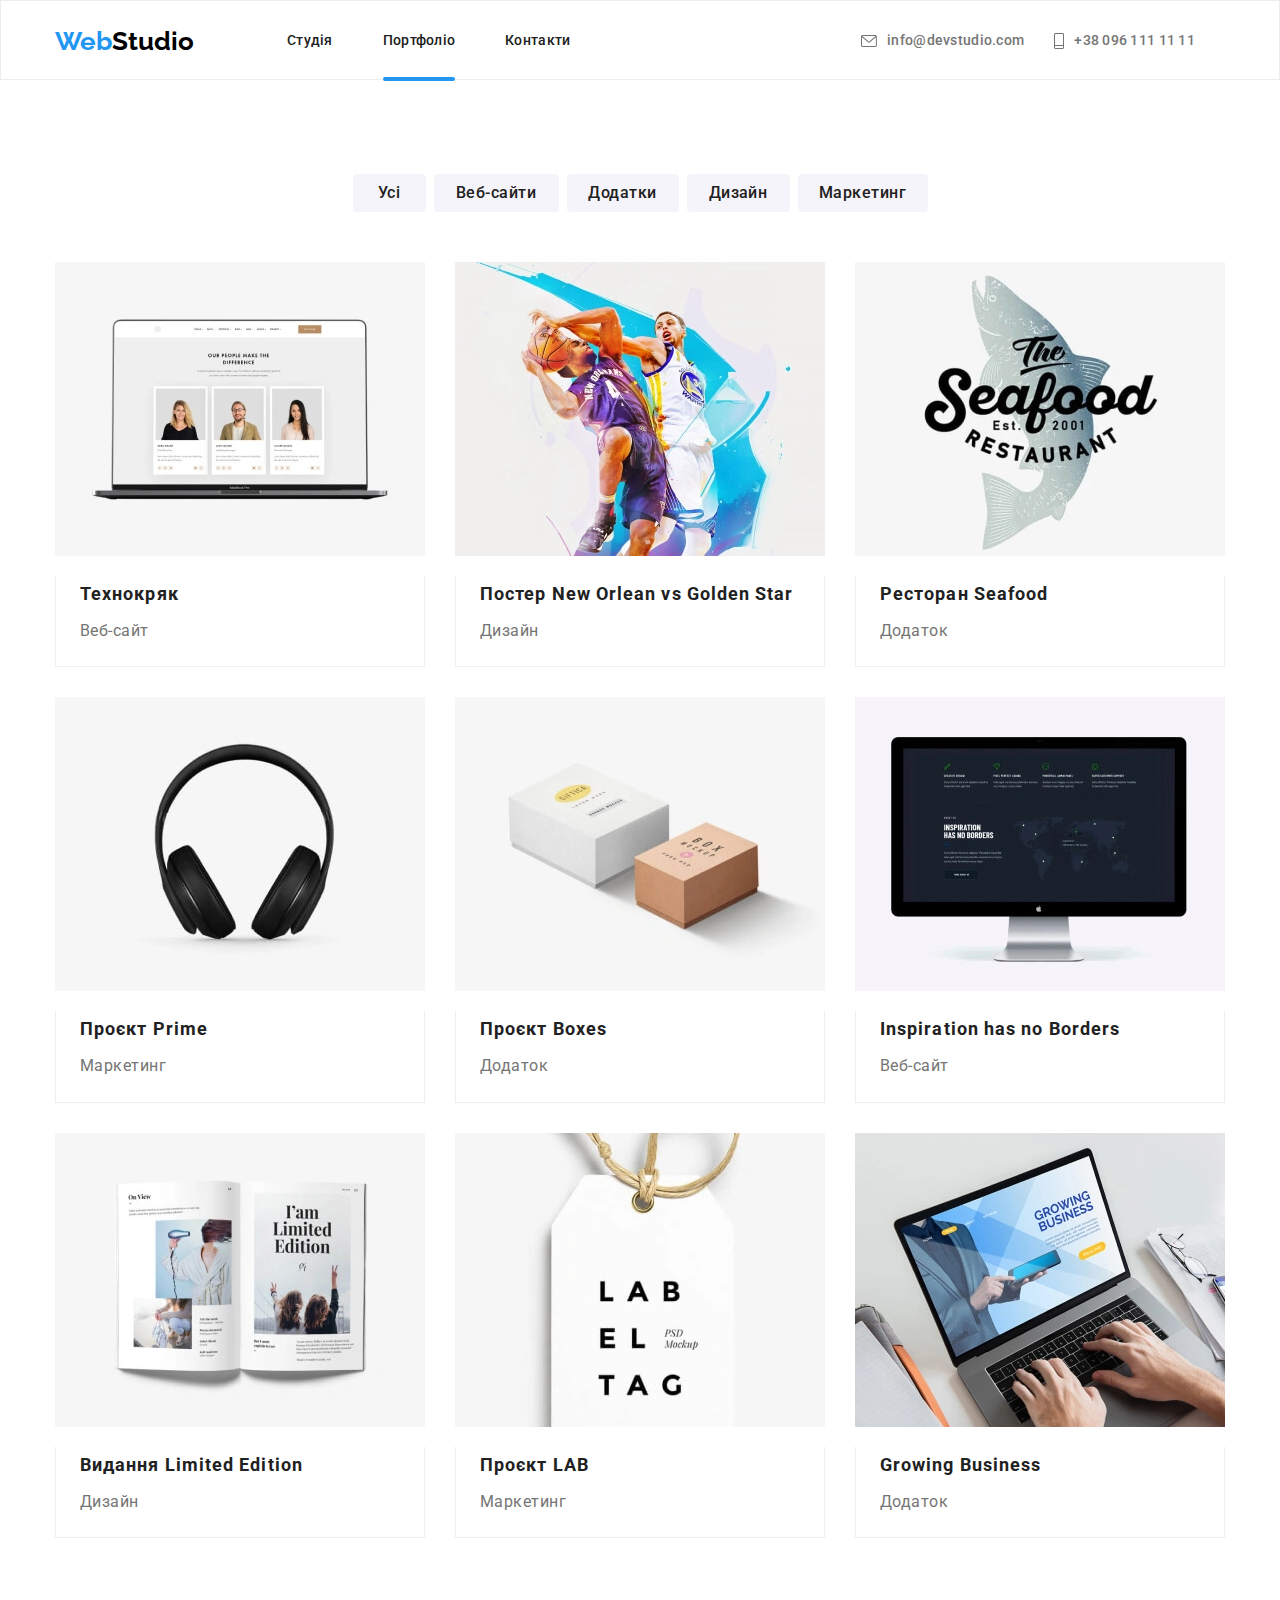
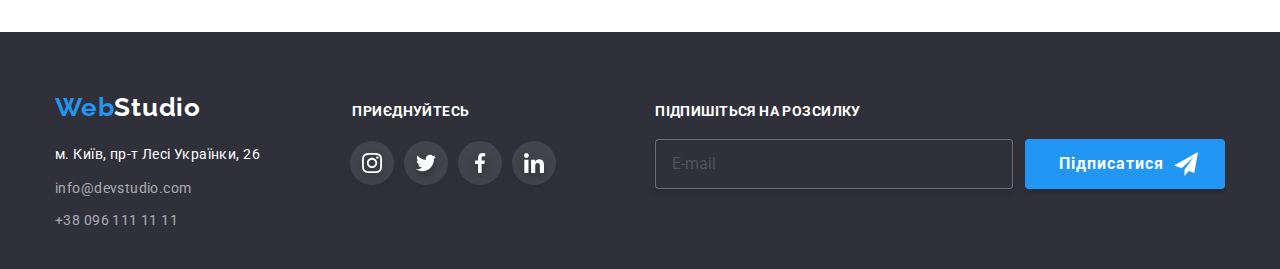
==== commit f109dc13: "commit 0.6 HW-8" ====
--- a/portfolio.html
+++ b/portfolio.html
@@ -106,7 +106,7 @@
     
                     
     
-                    <img src="./images/project/img1-354.jpg 1x, ./images/img1-354@2x.jpg 2x" alt="">
+                    <img src="./images/project/img1-354.jpg" alt="">
                   </picture>
             
                   <div class="overlay-project">
@@ -151,7 +151,7 @@
     
                     
     
-                    <img src="./images/project/img2-354.jpg 1x, ./images/img2-354@2x.jpg 2x" alt="">
+                    <img src="./images/project/img2-354.jpg" alt="">
                   </picture>
                   <div class="overlay-project">
                     <p class="overlay-desc">
@@ -195,7 +195,7 @@
     
                     
     
-                    <img src="./images/project/img3-354.jpg 1x, ./images/img3-354@2x.jpg 2x" alt="">
+                    <img src="./images/project/img3-354.jpg" alt="">
                   </picture>
                   <div class="overlay-project">
                     <p class="overlay-desc">
@@ -239,7 +239,7 @@
     
                     
     
-                    <img src="./images/project/img4-354.jpg 1x, ./images/img4-354@2x.jpg 2x" alt="">
+                    <img src="./images/project/img4-354.jpg" alt="">
                   </picture>
                   <div class="overlay-project">
                     <p class="overlay-desc">
@@ -283,7 +283,7 @@
     
                     
     
-                    <img src="./images/project/img5-354.jpg 1x, ./images/img5-354@2x.jpg 2x" alt="">
+                    <img src="./images/project/img5-354.jpg" alt="">
                   </picture>
                   <div class="overlay-project">
                     <p class="overlay-desc">
@@ -327,7 +327,7 @@
     
                     
     
-                    <img src="./images/project/img6-354.jpg 1x, ./images/img6-354@2x.jpg 2x" alt="">
+                    <img src="./images/project/img6-354.jpg" alt="">
                   </picture>
                   <div class="overlay-project">
                     <p class="overlay-desc">
@@ -371,7 +371,7 @@
     
                     
     
-                    <img src="./images/project/img7-354.jpg 1x, ./images/img7-354@2x.jpg 2x" alt="">
+                    <img src="./images/project/img7-354.jpg" alt="">
                   </picture>
                   <div class="overlay-project">
                     <p class="overlay-desc">
@@ -415,7 +415,7 @@
     
                     
     
-                    <img src="./images/project/img8-354.jpg 1x, ./images/img8-354@2x.jpg 2x" alt="">
+                    <img src="./images/project/img8-354.jpg" alt="">
                   </picture>
                   <div class="overlay-project">
                     <p class="overlay-desc">
@@ -459,7 +459,7 @@
     
                     
     
-                    <img src="./images/project/img9-354.jpg 1x, ./images/img9-354@2x.jpg 2x" alt="">
+                    <img src="./images/project/img9-354.jpg" alt="">
                   </picture>
                   <div class="overlay-project">
                     <p class="overlay-desc">
--- a/css/main.min.css
+++ b/css/main.min.css
@@ -1 +1 @@
-/*! modern-normalize v1.1.0 | MIT License | https://github.com/sindresorhus/modern-normalize */*,::after,::before{box-sizing:border-box}html{-moz-tab-size:4;tab-size:4}html{line-height:1.15;-webkit-text-size-adjust:100%}body{margin:0}body{font-family:system-ui,-apple-system,"Segoe UI",Roboto,Helvetica,Arial,sans-serif,"Apple Color Emoji","Segoe UI Emoji"}hr{height:0;color:inherit}abbr[title]{text-decoration:underline dotted}b,strong{font-weight:bolder}code,kbd,pre,samp{font-family:ui-monospace,SFMono-Regular,Consolas,"Liberation Mono",Menlo,monospace;font-size:1em}small{font-size:80%}sub,sup{font-size:75%;line-height:0;position:relative;vertical-align:baseline}sub{bottom:-0.25em}sup{top:-0.5em}table{text-indent:0;border-color:inherit}button,input,optgroup,select,textarea{font-family:inherit;font-size:100%;line-height:1.15;margin:0}button,select{text-transform:none}[type=button],[type=reset],[type=submit],button{-webkit-appearance:button}::-moz-focus-inner{border-style:none;padding:0}:-moz-focusring{outline:1px dotted ButtonText}:-moz-ui-invalid{box-shadow:none}legend{padding:0}progress{vertical-align:baseline}::-webkit-inner-spin-button,::-webkit-outer-spin-button{height:auto}[type=search]{-webkit-appearance:textfield;outline-offset:-2px}::-webkit-search-decoration{-webkit-appearance:none}::-webkit-file-upload-button{-webkit-appearance:button;font:inherit}summary{display:list-item}body,h1,h2,h3,h4,h5,h6,p,ul,ol,li{margin:0;padding:0}ul,li{list-style-type:none}:root{--bs-blue:#2196F3;--bs-dark:#212121;--bs-approx-grey:#757575;--bs-ghost-white:#F5F4FA;--bs-white:#FFFFFF}body{font-family:"Roboto",sans-serif;position:relative;background:#fff}.container{margin-left:auto;margin-right:auto;padding:0 15px;width:100%}@media screen and (min-width: 480px){.container{width:480px}}@media screen and (min-width: 768px){.container{width:768px}}@media screen and (min-width: 1200px){.container{width:1200px}}header{height:80px;background:#fff;display:flex}.inner{border:1px solid #ececec}.header-nav{display:flex}a{text-decoration:none}.logo{font-family:"Raleway",sans-serif;font-style:normal;font-weight:700;font-size:26px;line-height:1.2;text-decoration:none;padding-top:25px;padding-bottom:24px;margin-right:93px}.web{color:var(--bs-blue)}.studio{color:#000}.header-container{display:flex;margin:32px 344px 32px 0}.header-nav__list{display:flex}.header-nav__link{margin-right:50px;font-family:"Roboto",sans-serif;font-style:normal;font-weight:500;font-size:14px;line-height:1.1;letter-spacing:.02em;padding-top:32px;padding-bottom:32px}.link{text-decoration:none;color:var(--bs-dark)}.link:hover,.link:focus{color:var(--bs-blue)}.header-nav .link{position:relative;padding:32px 0}.header-nav .link::before,.header-nav .active::before{content:"";position:absolute;width:0;height:4px;border-radius:2px;bottom:-1px;left:0;background-color:var(--bs-blue);transition:width 250ms cubic-bezier(0.4, 0, 0.2, 1)}.header-nav .active::before{width:100%}.header-nav .link:hover::before,.header-nav .link:focus::before{width:100%}.active:visited{color:var(--bs-blue)}.header-inner{display:flex}.contacts{margin-left:auto}@media screen and (min-width: 480px)and (max-width: 767px){.contacts{display:flex}}@media screen and (min-width: 1200px){.contacts{display:flex}}@media screen and (min-width: 768px)and (max-width: 1199px){.contacts{padding-top:21px}}.contact-link{margin-right:30px;font-family:"Roboto",sans-serif;font-style:normal;font-weight:500;font-size:14px;line-height:1.1;letter-spacing:.02em;color:var(--bs-approx-grey);text-decoration:none;padding-top:32px;padding-bottom:32px;display:flex;flex-direction:row-reverse;transition:color 250ms cubic-bezier(0.4, 0, 0.2, 1)}.contact-link:hover,.contact-link:focus{color:var(--bs-blue)}@media screen and (min-width: 768px)and (max-width: 1199px){.contact-link{font-size:12px;line-height:14px;padding-bottom:7px;padding-top:0}}.contacts__item{color:var(--bs-approx-grey)}.contacts__icon{margin-right:10px;fill:currentColor;margin-bottom:auto;margin-top:auto}@media screen and (max-width: 767px){.header-nav,.contacts{display:none}}.burger{width:40px;height:40px;padding:0;margin-left:auto;display:flex;align-items:center;justify-content:center;border:none;cursor:pointer;position:relative;background-color:rgba(0,0,0,0)}@media screen and (min-width: 768px){.burger{display:none}}.burger__line{position:relative;display:block;width:100%;height:3px;background-color:var(--bs-blue)}.burger__line::after,.burger__line::before{position:absolute;content:"";background-color:var(--bs-blue);width:100%;height:3px;left:0}.burger__line::after{top:-15px}.burger__line::before{bottom:-15px}.mob-menu{position:fixed;right:0;top:0;height:100vh;width:100%;transform:translate(100%);background-color:#fff;transition:transform 250ms cubic-bezier(0.4, 0, 0.2, 1)}.mob-menu.is-open{transform:translate(0)}.mob-menu__body{position:relative;max-width:480px;width:100%;margin-left:auto;margin-right:auto;padding:0 10px}.mob-menu__close{position:absolute;right:0;top:0}.mob-menu__close:hover,.mob-menu__close:focus{color:var(--bs-blue)}.contacts-link{font-family:"Roboto";font-style:normal;font-weight:500;font-size:34px;line-height:40px;letter-spacing:.02em;color:#2196f3}.mob-contacts{margin-bottom:64px}.mob-contacts__item{display:flex;margin-bottom:32px;margin-left:40px}@media screen and (min-width: 320px){.mob-contacts__item{margin-left:0;justify-content:center}}.contacts-mail{font-family:"Roboto";font-style:normal;font-weight:500;font-size:24px;line-height:28px;letter-spacing:.02em;color:#757575}.mob-link{font-family:"Roboto";font-style:normal;font-weight:500;font-size:40px;line-height:47px;letter-spacing:.02em;color:#212121}.mob-menu__link{margin-bottom:32px;margin-left:40px}.mob-menu__list{margin-top:48px;margin-bottom:306px}.link-mob{font-family:"Roboto";font-style:normal;font-weight:500;font-size:18px;line-height:22px;letter-spacing:.02em;color:#2196f3}.social-mob__link:not(:last-child){border-right:1px solid rgba(33,33,33,.2);padding-right:10px}.social-mob{display:flex;gap:10px;margin-left:40px}@media screen and (min-width: 320px){.social-mob{margin-left:0;flex-wrap:wrap;justify-content:center}}.banner{display:flex;top:80px;padding-bottom:60px}@media screen and (min-width: 768px){.banner{padding-bottom:60px}}@media screen and (min-width: 1200px){.banner{padding-bottom:94px}}.banner__box{margin-left:auto;margin-right:auto;padding:0 15px;width:100%}@media screen and (min-width: 1200px){.banner__box{padding:0}}.banner-container{width:480px;margin-left:auto;margin-right:auto;padding:200px 0;display:block;max-width:100%;background:linear-gradient(rgba(47, 48, 58, 0.4), rgba(47, 48, 58, 0.4)),url("../images/banner.jpg") no-repeat center/cover,#2f303a}@media screen and (min-width: 768px){.banner-container{width:768px}}@media screen and (min-width: 1200px){.banner-container{width:1600px}}@media(min-device-pixel-ratio: 2),(min-resolution: 192dpi),(min-resolution: 2dppx){.banner-container{background:linear-gradient(rgba(47, 48, 58, 0.4), rgba(47, 48, 58, 0.4)),url("../images/Header-480@2x.jpg") no-repeat center/cover,#2f303a}}@media screen and (min-width: 768px){.banner-container{background:linear-gradient(rgba(47, 48, 58, 0.4), rgba(47, 48, 58, 0.4)),url("../images/Header-768.jpg") no-repeat center/cover,#2f303a}}@media screen and (min-width: 768px)and (min-device-pixel-ratio: 2),screen and (min-width: 768px)and (min-resolution: 192dpi),screen and (min-width: 768px)and (min-resolution: 2dppx){.banner-container{background:linear-gradient(rgba(47, 48, 58, 0.4), rgba(47, 48, 58, 0.4)),url("../images/Header-768@2x.jpg") no-repeat center/cover,#2f303a}}@media screen and (min-width: 1200px){.banner-container{background:linear-gradient(rgba(47, 48, 58, 0.4), rgba(47, 48, 58, 0.4)),url("../images/Header-1200.jpg") no-repeat center/cover,#2f303a}}@media screen and (min-width: 1200px)and (min-device-pixel-ratio: 2),screen and (min-width: 1200px)and (min-resolution: 192dpi),screen and (min-width: 1200px)and (min-resolution: 2dppx){.banner-container{background:linear-gradient(rgba(47, 48, 58, 0.4), rgba(47, 48, 58, 0.4)),url("../images/Header-1200@2x.jpg") no-repeat center/cover,#2f303a}}.hero{margin-left:auto;margin-right:auto}@media screen and (min-width: 768px){.hero{width:360px}}@media screen and (min-width: 1200px){.hero{width:696px}}.banner-title{font-family:"Roboto",sans-serif;font-style:normal;font-weight:900;font-size:26px;line-height:42px;text-align:center;letter-spacing:.06em;text-transform:uppercase;color:var(--bs-white);margin-bottom:30px}@media screen and (min-width: 1200px){.banner-title{font-size:44px;line-height:60px}}.banner-btn{background:var(--bs-blue);box-shadow:0px 4px 4px rgba(0,0,0,.15);border-radius:4px;border-color:var(--bs-blue);color:var(--bs-white);font-family:"Roboto",sans-serif;font-style:normal;font-weight:700;font-size:16px;line-height:1.9;align-items:center;text-align:center;cursor:pointer;width:216px;height:50px;margin-right:auto;display:flex;margin-left:auto;justify-content:center;transition:color 250ms cubic-bezier(0.4, 0, 0.2, 1)}.banner-btn:hover,.banner-btn:focus{color:var(--bs-white);background:#188ce8}.peculiarities-title{display:none}@media screen and (min-width: 768px){.feature__list{display:flex;flex-wrap:wrap;justify-content:space-between}}@media screen and (min-width: 1200px){.feature__list{display:flex;justify-content:center;flex-wrap:nowrap}}.item-icon{width:450px;margin-bottom:30px}@media screen and (min-width: 320px){.item-icon{width:290px}}@media screen and (min-width: 768px){.item-icon{width:354px}}@media screen and (min-width: 1200px){.item-icon{width:270px;margin-right:30px}}.feature-title{font-family:"Roboto",sans-serif;font-style:normal;font-weight:700;font-size:14px;line-height:1.1;letter-spacing:.03em;text-transform:uppercase;color:var(--bs-dark);margin-bottom:10px;width:450px;display:flex;justify-content:center}@media screen and (min-width: 320px){.feature-title{width:290px}}@media screen and (min-width: 768px){.feature-title{width:354px}}@media screen and (min-width: 1200px){.feature-title{width:270px;margin-right:30px}}.description-title{font-family:"Roboto",sans-serif;font-size:14px;line-height:1.7;letter-spacing:.03em;color:var(--bs-approx-grey);width:450px}@media screen and (min-width: 320px){.description-title{width:290px}}@media screen and (min-width: 768px){.description-title{width:354px}}@media screen and (min-width: 1200px){.description-title{width:270px;margin-right:30px}}.row-img{display:flex;justify-content:center}@media screen and (min-width: 1200px){.row-img{justify-content:flex-start}}.peculiarities__icon{background:#f5f4fa;color:212121;border-radius:4px;margin-bottom:30px;display:flex;justify-content:center;width:450px;height:120px}@media screen and (min-width: 320px){.peculiarities__icon{width:290px}}@media screen and (min-width: 768px){.peculiarities__icon{width:354px}}@media screen and (min-width: 1200px){.peculiarities__icon{width:270px;margin-right:30px}}.medium__icon{margin:auto;fill:currentColor}.peculiarities{padding-bottom:60px}@media screen and (min-width: 768px){.peculiarities{padding-bottom:60px}}@media screen and (min-width: 1200px){.peculiarities{padding-bottom:94px}}.doing{padding-bottom:94px}@media screen and (min-width: 320px)and (max-width: 1199px){.doing{display:none}}@media screen and (min-width: 480px)and (max-width: 1199px){.doing{display:none}}@media screen and (min-width: 768px)and (max-width: 1199px){.doing{display:none}}.overlay-text{font-family:"Roboto";font-style:normal;font-weight:700;font-size:14px;line-height:16px;text-align:center;letter-spacing:.03em;text-transform:uppercase;color:#fff;display:flex;justify-content:center;margin:27px 0}.box-title{font-family:"Roboto",sans-serif;font-style:normal;font-weight:700;font-size:36px;line-height:1.2;text-align:center;color:var(--bs-dark);display:flex;justify-content:center;margin-bottom:50px}.box{display:flex}img{display:block;max-width:100%;height:auto}.img-applications{width:370px;height:294px;left:215px;top:1108px;margin-right:30px}.img-phone{width:370px;height:294px;left:615px;top:1108px;margin-right:30px}.img-design{width:370px;height:294px;left:1015px;top:1108px}.overlay-link{position:relative;margin:0 auto}.overlay-box{position:absolute;bottom:0;left:0;width:370px;height:70px;background:rgba(47,48,58,.8)}.team{background:var(--bs-ghost-white);padding-bottom:60px}@media screen and (min-width: 768px){.team{padding-bottom:60px}}@media screen and (min-width: 1200px){.team{padding-bottom:94px}}.team-title{font-family:"Roboto",sans-serif;font-style:normal;font-weight:700;font-size:36px;line-height:1.2;text-align:center;color:var(--bs-dark);left:668px;padding-bottom:50px;padding-top:94px}@media screen and (min-width: 768px)and (max-width: 1199px){.team-row{display:flex;flex-wrap:wrap;justify-content:space-between}}@media screen and (min-width: 1200px){.team-row{display:flex}}.team-card{width:450px;margin-bottom:30px;background:var(--bs-white);box-shadow:0px 1px 3px rgba(0,0,0,.12),0px 1px 1px rgba(0,0,0,.14),0px 2px 1px rgba(0,0,0,.2);border-radius:0px 0px 4px 4px}@media screen and (min-width: 320px)and (max-width: 479px){.team-card{width:290px}}@media screen and (min-width: 768px){.team-card{width:354px}}@media screen and (min-width: 1200px){.team-card{width:270px;margin-right:30px}}.social-group{display:flex;justify-content:space-evenly;fill:#afb1b8;padding:10px 32px}.name{font-family:"Roboto",sans-serif;font-style:normal;font-weight:500;font-size:16px;line-height:1.2;text-align:center;color:var(--bs-dark);margin-top:30px;margin-bottom:10px}.profession{font-family:"Roboto",sans-serif;font-size:16px;line-height:1.2;text-align:center;color:var(--bs-approx-grey);margin-bottom:16px}.img-card{margin:auto}.clients{padding-bottom:60px}@media screen and (min-width: 768px){.clients{padding-bottom:60px}}@media screen and (min-width: 1200px){.clients{padding-bottom:94px}}.clients-title{display:flex;justify-content:center;margin-top:94px;margin-bottom:50px}.clients-item{display:flex;justify-content:space-evenly;color:#afb1b8;flex-wrap:wrap}@media screen and (min-width: 768px){.clients-item{display:flex;color:#afb1b8;flex-wrap:wrap;justify-content:center}}@media screen and (min-width: 1200px){.clients-item{display:flex;justify-content:space-evenly;color:#afb1b8}}.client-icon{box-sizing:border-box;margin:auto;fill:currentColor}.clients-link{border:1px solid #afb1b8;border-radius:4px;width:170px;height:92px;text-align:center;box-sizing:border-box;display:flex;transition:color 250ms cubic-bezier(0.4, 0, 0.2, 1);margin-bottom:30px}.clients-link:hover,.clients-link:focus{background-color:#fff;color:#2196f3;cursor:pointer;border-color:#2196f3}@media screen and (min-width: 768px)and (max-width: 1199px){.clients-link{margin-right:30px}}.link-svg{width:44px;height:44px;border-radius:50%;color:#afb1b8;display:flex;justify-content:center;align-items:center;transition:color 250ms cubic-bezier(0.4, 0, 0.2, 1)}.link-svg:hover,.link-svg:focus{background-color:#2196f3;color:#fff}.instagram,.twitter,.facebook,.linkedin{fill:currentColor}footer{background:#2f303a}.address-container{padding-top:60px}@media screen and (min-width: 768px)and (max-width: 1199px){address{display:flex;justify-content:flex-start}}.address{font-style:normal;margin-top:20px}.logo-address{font-family:"Raleway",sans-serif;font-style:normal;font-weight:700;font-size:24px;line-height:28px;text-align:center;letter-spacing:.03em;color:var(--bs-blue);text-decoration:none}@media screen and (min-width: 320px){.logo-address{display:flex;justify-content:center}}@media screen and (min-width: 480px)and (max-width: 1199px){.logo-address{display:flex;justify-content:center}}@media screen and (min-width: 768px){.logo-address{display:flex}}@media screen and (min-width: 1200px){.logo-address{font-size:26px;line-height:31px;display:flex;justify-content:flex-start}}@media screen and (min-width: 768px)and (max-width: 1199px){.footer-content{display:flex;justify-content:space-evenly}}.address-map,.footer-mail{margin-bottom:8px}@media screen and (min-width: 320px){.address-map,.footer-mail{display:flex;justify-content:center}}@media screen and (min-width: 480px)and (max-width: 1199px){.address-map,.footer-mail{display:flex;justify-content:center}}@media screen and (min-width: 1200px){.address-map,.footer-mail{margin-bottom:9px;display:flex;justify-content:flex-start}}@media screen and (min-width: 320px){.footer-tell{margin-bottom:60px;display:flex;justify-content:center}}@media screen and (min-width: 480px)and (max-width: 1199px){.footer-tell{margin-bottom:60px;display:flex;justify-content:center}}@media screen and (min-width: 1200px){.footer-tell{display:flex;justify-content:flex-start}}.studio-footer{color:var(--bs-white)}.maps{font-family:"Roboto",sans-serif;font-size:14px;line-height:1.7;letter-spacing:.03em;color:var(--bs-white);text-decoration:none;transition:color 250ms cubic-bezier(0.4, 0, 0.2, 1)}.maps:hover,.maps:focus{color:var(--bs-blue)}.address-mail{font-family:"Roboto",sans-serif;font-size:14px;line-height:24px;letter-spacing:.03em;color:rgba(255,255,255,.6);text-decoration:none;transition:color 250ms cubic-bezier(0.4, 0, 0.2, 1)}.address-mail:hover,.address-mail:focus{color:var(--bs-blue)}.address-tell{font-family:"Roboto",sans-serif;font-size:14px;line-height:1.7;letter-spacing:.03em;color:rgba(255,255,255,.6);text-decoration:none;transition:color 250ms cubic-bezier(0.4, 0, 0.2, 1)}.address-tell:hover,.address-tell:focus{color:var(--bs-blue)}@media screen and (min-width: 320px){.send-button{display:flex;justify-content:center;padding-bottom:60px}}@media screen and (min-width: 480px)and (max-width: 1199px){.send-button{display:flex;justify-content:center;padding-bottom:60px}}@media screen and (min-width: 320px){.footer-wrapper{display:flex;justify-content:center;margin-bottom:20px}}@media screen and (min-width: 480px)and (max-width: 1199px){.footer-wrapper{display:flex;justify-content:center;margin-bottom:20px}}.form-footer{font-family:"Roboto";font-style:normal;font-weight:700;font-size:14px;line-height:16px;letter-spacing:.03em;text-transform:uppercase;color:#fff;display:flex}@media screen and (min-width: 320px){.form-footer{justify-content:center;margin-bottom:20px}}@media screen and (min-width: 320px)and (min-width: 480px)and (max-width: 1199px){.form-footer{justify-content:center;margin-bottom:20px}}@media screen and (min-width: 320px)and (min-width: 1200px){.form-footer{justify-content:space-around;margin:-82px 0px 20px 236px}}@media screen and (min-width: 1200px){.check-email{display:flex;justify-content:flex-end}}.field-footer{width:450px;height:50px;border:1px solid rgba(255,255,255,.3);filter:drop-shadow(0px 4px 4px rgba(0, 0, 0, 0.15));border-radius:4px;background:#2f303a;padding-left:16px;color:rgba(255,255,255,.6);transition:color 250ms cubic-bezier(0.4, 0, 0.2, 1)}.field-footer:hover,.field-footer:focus{cursor:pointer}@media screen and (min-width: 320px){.field-footer{width:290px}}@media screen and (min-width: 1200px){.field-footer{width:358px}}.social-address{color:#fff}@media screen and (min-width: 1200px){.social-address{display:flex;justify-content:center;margin:-130px 0px 0px -372px}}.groups{display:flex}@media screen and (min-width: 320px){.groups{justify-content:center;margin-bottom:60px}}@media screen and (min-width: 480px){.groups{justify-content:center;margin-bottom:60px}}@media screen and (min-width: 1200px){.groups{margin:38px 0px 0px -120px}}.group-tittle{font-family:"Roboto";font-style:normal;font-weight:700;font-size:14px;line-height:16px;letter-spacing:.03em;text-transform:uppercase;display:flex;justify-content:center;margin-bottom:20px}.footer-insta,.footer-twit,.footer-fac{margin-right:10px}.icons{fill:currentColor}.link-svg__icons{width:44px;height:44px;border-radius:50%;background:rgba(255,255,255,.1);color:#fff;filter:drop-shadow(0px 4px 4px rgba(0, 0, 0, 0.25)) drop-shadow(0px 4px 4px rgba(0, 0, 0, 0.25));display:flex;justify-content:center;align-items:center;transition:color 250ms cubic-bezier(0.4, 0, 0.2, 1)}.link-svg__icons:hover,.link-svg__icons:focus{background-color:#2196f3;color:#fff;transition:color 250ms cubic-bezier(0.4, 0, 0.2, 1)}.backdrop{position:fixed;top:0;left:0;right:0;bottom:0;overflow-y:auto;overflow-x:hidden;width:100%;height:100%;z-index:10;background-color:rgba(0,0,0,.2);transition:visibility 250ms cubic-bezier(0.4, 0, 0.2, 1),opacity 250ms cubic-bezier(0.4, 0, 0.2, 1)}.backdrop.is-hidden{visibility:hidden;opacity:0;pointer-events:none}.modal{position:absolute;width:528px;padding:40px;background:#fff;box-shadow:0px 1px 3px rgba(0,0,0,.12),0px 1px 1px rgba(0,0,0,.14),0px 2px 1px rgba(0,0,0,.2);border-radius:4px;left:50%;top:50%;transform:translate(-50%, -50%)}@media screen and (min-width: 480px)and (max-width: 1199px){.modal{width:450px}}.close{position:absolute;width:30px;height:30px;right:8px;top:8px;border-radius:50%;background-color:#fff;border:1px solid rgba(0,0,0,.1);display:flex;align-items:center;justify-content:center;padding:0;cursor:pointer;outline:none}.close:hover .close-img,.close:focus .close-img{fill:#2196f3}.close-img{margin:auto;transition:fill 250ms cubic-bezier(0.4, 0, 0.2, 1)}.form-title{margin-bottom:12px;font-family:"Roboto";font-style:normal;font-weight:700;font-size:20px;line-height:23px;text-align:center;letter-spacing:.03em;color:#212121}.label{display:block;padding-bottom:4px;font-family:"Roboto";font-style:normal;font-weight:400;font-size:12px;line-height:14px;letter-spacing:.01em;color:#757575}.input-wrapper{position:relative;margin-bottom:10px}.input-icon{position:absolute;left:12px;top:50%;transform:translateY(-50%)}.input{border:1px solid rgba(33,33,33,.2);padding:12px 16px;border-radius:4px;width:100%;height:40px;outline:none;font-size:12px;line-height:14px;letter-spacing:.01em;color:#212121;transition:color 250ms cubic-bezier(0.4, 0, 0.2, 1)}.input-icon{transition:fill 250ms cubic-bezier(0.4, 0, 0.2, 1)}.input:focus{border-color:#2196f3}.input:focus+.input-icon{fill:#2196f3}.field{padding-left:45px}input::placeholder{color:rgba(117,117,117,.5)}.form-button{display:block;margin:0 auto;padding:10px 52px;font-family:"Roboto";font-style:normal;font-weight:700;font-size:16px;line-height:30px;letter-spacing:.06em;cursor:pointer;color:#fff;width:200px;height:50px;border:#2196f3;background:#2196f3;box-shadow:0px 4px 4px rgba(0,0,0,.15);border-radius:4px}.textarea{height:120px;resize:none;margin-bottom:20px}.check-label{position:relative;display:flex;align-items:center;margin-bottom:40px;color:#757575}@media screen and (min-width: 480px)and (max-width: 1199px){.check-label{font-weight:400;font-size:12px;line-height:14px}}@media screen and (min-width: 1200px){.check-label{justify-content:center}}.check-wrapp{display:block;border:2px solid #212121;border-radius:2px;width:16px;height:15px;margin-right:7px}.input-check{position:absolute;bottom:0;left:0;width:0;opacity:0;height:0}.input-check:checked+.check-wrapp{border:none}.input-check:checked+.check-wrapp .check-icon{opacity:1}.check-link{margin-left:7px;text-decoration-line:underline;color:#2196f3}.check-icon{opacity:0;width:16px;height:15px}.button-send{width:200px;height:50px;border:#2196f3;background:#2196f3;box-shadow:0px 4px 4px rgba(0,0,0,.15);border-radius:4px;margin-left:12px;transition:color 250ms cubic-bezier(0.4, 0, 0.2, 1);cursor:pointer}.button-send:hover,.button-send:focus{color:var(--bs-white);background:#188ce8}.send{font-family:"Roboto";font-style:normal;font-weight:700;font-size:16px;line-height:30px;display:flex;align-items:center;margin-left:28px;letter-spacing:.06em;color:var(--bs-white)}.icon-send{margin-left:10px}.portfolio{padding-bottom:94px}.btn-section{padding-top:94px}.btn-1{width:73px;height:38px}.btn-2{width:125px;height:38px}.btn-3{width:112px;height:38px}.btn-4{width:103px;height:38px}.btn-5{width:130px;height:38px}.hidden{display:none}.btn-list{display:flex;justify-content:center;margin-bottom:50px}@media screen and (min-width: 480px)and (max-width: 767px){.btn-list{flex-wrap:wrap;margin-left:8px;justify-content:flex-start}}.btn__row{border:var(--bs-ghost-white);background:var(--bs-ghost-white);border-radius:4px;font-family:"Roboto",sans-serif;font-style:normal;font-weight:500;font-size:16px;line-height:1.6;text-align:center;letter-spacing:.03em;color:var(--bs-dark);cursor:pointer;transition:color 250ms cubic-bezier(0.4, 0, 0.2, 1)}.btn__row:hover,.btn__row:focus{color:var(--bs-white);background:var(--bs-blue);filter:drop-shadow(0px 4px 4px rgba(0, 0, 0, 0.25))}.btn-active{margin-right:8px}@media screen and (min-width: 480px)and (max-width: 767px){.btn-active{margin-bottom:15px}}.project-row{display:flex;flex-wrap:wrap;gap:30px}.name-box{border:1px solid #eee;border-top:0;padding-bottom:20px}.project-link{display:block;transition:color 250ms cubic-bezier(0.4, 0, 0.2, 1)}.project-link:hover{box-shadow:0px 1px 1px rgba(0,0,0,.12),0px 4px 4px rgba(0,0,0,.06),1px 4px 6px rgba(0,0,0,.16)}.project-link:focus{box-shadow:0px 1px 1px rgba(0,0,0,.12),0px 4px 4px rgba(0,0,0,.06),1px 4px 6px rgba(0,0,0,.16);transition:color 250ms cubic-bezier(0.4, 0, 0.2, 1)}.name-project{font-family:"Roboto",sans-serif;font-style:normal;font-weight:700;font-size:18px;line-height:2;letter-spacing:.06em;color:var(--bs-dark);margin:20px 0px 4px 24px}.profession-project{font-family:"Roboto",sans-serif;font-size:16px;line-height:1.9;letter-spacing:.03em;color:var(--bs-approx-grey);margin:4px 0px 0px 24px}.overlay-img{position:relative;overflow:hidden}.overlay-project{background:rgba(33,150,243,.9);padding:63px 24px;position:absolute;bottom:0;top:0;transform:translateY(100%);height:100%;width:100%;transition:transform 250ms cubic-bezier(0.4, 0, 0.2, 1)}.project-link:hover .overlay-project,.project-link:focus .overlay-project{transform:translateY(0)}.overlay-desc{font-family:"Roboto";font-style:normal;font-weight:400;font-size:18px;line-height:28px;letter-spacing:.03em;color:#fff}/*# sourceMappingURL=main.min.css.map */+/*! modern-normalize v1.1.0 | MIT License | https://github.com/sindresorhus/modern-normalize */*,::after,::before{box-sizing:border-box}html{-moz-tab-size:4;tab-size:4}html{line-height:1.15;-webkit-text-size-adjust:100%}body{margin:0}body{font-family:system-ui,-apple-system,"Segoe UI",Roboto,Helvetica,Arial,sans-serif,"Apple Color Emoji","Segoe UI Emoji"}hr{height:0;color:inherit}abbr[title]{text-decoration:underline dotted}b,strong{font-weight:bolder}code,kbd,pre,samp{font-family:ui-monospace,SFMono-Regular,Consolas,"Liberation Mono",Menlo,monospace;font-size:1em}small{font-size:80%}sub,sup{font-size:75%;line-height:0;position:relative;vertical-align:baseline}sub{bottom:-0.25em}sup{top:-0.5em}table{text-indent:0;border-color:inherit}button,input,optgroup,select,textarea{font-family:inherit;font-size:100%;line-height:1.15;margin:0}button,select{text-transform:none}[type=button],[type=reset],[type=submit],button{-webkit-appearance:button}::-moz-focus-inner{border-style:none;padding:0}:-moz-focusring{outline:1px dotted ButtonText}:-moz-ui-invalid{box-shadow:none}legend{padding:0}progress{vertical-align:baseline}::-webkit-inner-spin-button,::-webkit-outer-spin-button{height:auto}[type=search]{-webkit-appearance:textfield;outline-offset:-2px}::-webkit-search-decoration{-webkit-appearance:none}::-webkit-file-upload-button{-webkit-appearance:button;font:inherit}summary{display:list-item}body,h1,h2,h3,h4,h5,h6,p,ul,ol,li{margin:0;padding:0}ul,li{list-style-type:none}:root{--bs-blue:#2196F3;--bs-dark:#212121;--bs-approx-grey:#757575;--bs-ghost-white:#F5F4FA;--bs-white:#FFFFFF}body{font-family:"Roboto",sans-serif;position:relative;background:#fff}.container{margin-left:auto;margin-right:auto;padding:0 15px;width:100%}@media screen and (min-width: 480px){.container{width:480px}}@media screen and (min-width: 768px){.container{width:768px}}@media screen and (min-width: 1200px){.container{width:1200px}}header{height:80px;background:#fff;display:flex}.inner{border:1px solid #ececec}.header-nav{display:flex}a{text-decoration:none}.logo{font-family:"Raleway",sans-serif;font-style:normal;font-weight:700;font-size:26px;line-height:1.2;text-decoration:none;padding-top:25px;padding-bottom:24px;margin-right:93px}.web{color:var(--bs-blue)}.studio{color:#000}.header-container{display:flex;margin:32px 344px 32px 0}.header-nav__list{display:flex}.header-nav__link{margin-right:50px;font-family:"Roboto",sans-serif;font-style:normal;font-weight:500;font-size:14px;line-height:1.1;letter-spacing:.02em;padding-top:32px;padding-bottom:32px}.link{text-decoration:none;color:var(--bs-dark)}.link:hover,.link:focus{color:var(--bs-blue)}.header-nav .link{position:relative;padding:32px 0}.header-nav .link::before,.header-nav .active::before{content:"";position:absolute;width:0;height:4px;border-radius:2px;bottom:-1px;left:0;background-color:var(--bs-blue);transition:width 250ms cubic-bezier(0.4, 0, 0.2, 1)}.header-nav .active::before{width:100%}.header-nav .link:hover::before,.header-nav .link:focus::before{width:100%}.active:visited{color:var(--bs-blue)}.header-inner{display:flex}.contacts{margin-left:auto}@media screen and (min-width: 480px)and (max-width: 767px){.contacts{display:flex}}@media screen and (min-width: 1200px){.contacts{display:flex}}@media screen and (min-width: 768px)and (max-width: 1199px){.contacts{padding-top:21px}}.contact-link{margin-right:30px;font-family:"Roboto",sans-serif;font-style:normal;font-weight:500;font-size:14px;line-height:1.1;letter-spacing:.02em;color:var(--bs-approx-grey);text-decoration:none;padding-top:32px;padding-bottom:32px;display:flex;flex-direction:row-reverse;transition:color 250ms cubic-bezier(0.4, 0, 0.2, 1)}.contact-link:hover,.contact-link:focus{color:var(--bs-blue)}@media screen and (min-width: 768px)and (max-width: 1199px){.contact-link{font-size:12px;line-height:14px;padding-bottom:7px;padding-top:0}}.contacts__item{color:var(--bs-approx-grey)}.contacts__icon{margin-right:10px;fill:currentColor;margin-bottom:auto;margin-top:auto}@media screen and (max-width: 767px){.header-nav,.contacts{display:none}}.burger{width:40px;height:40px;padding:0;margin-left:auto;display:flex;align-items:center;justify-content:center;border:none;cursor:pointer;position:relative;background-color:rgba(0,0,0,0)}@media screen and (min-width: 768px){.burger{display:none}}.burger__line{position:relative;display:block;width:100%;height:3px;background-color:var(--bs-blue)}.burger__line::after,.burger__line::before{position:absolute;content:"";background-color:var(--bs-blue);width:100%;height:3px;left:0}.burger__line::after{top:-15px}.burger__line::before{bottom:-15px}.mob-menu{position:fixed;right:0;top:0;height:100vh;width:100%;transform:translate(100%);background-color:#fff;transition:transform 250ms cubic-bezier(0.4, 0, 0.2, 1)}.mob-menu.is-open{transform:translate(0)}.mob-menu__body{position:relative;max-width:480px;width:100%;margin-left:auto;margin-right:auto;padding:0 10px}.mob-menu__close{position:absolute;right:0;top:0}.mob-menu__close:hover,.mob-menu__close:focus{color:var(--bs-blue)}.contacts-link{font-family:"Roboto";font-style:normal;font-weight:500;font-size:34px;line-height:40px;letter-spacing:.02em;color:#2196f3}.mob-contacts{margin-bottom:64px}.mob-contacts__item{display:flex;margin-bottom:32px;margin-left:40px}@media screen and (min-width: 320px){.mob-contacts__item{margin-left:0;justify-content:center}}.contacts-mail{font-family:"Roboto";font-style:normal;font-weight:500;font-size:24px;line-height:28px;letter-spacing:.02em;color:#757575}.mob-link{font-family:"Roboto";font-style:normal;font-weight:500;font-size:40px;line-height:47px;letter-spacing:.02em;color:#212121}.mob-menu__link{margin-bottom:32px;margin-left:40px}.mob-menu__list{margin-top:48px;margin-bottom:306px}.link-mob{font-family:"Roboto";font-style:normal;font-weight:500;font-size:18px;line-height:22px;letter-spacing:.02em;color:#2196f3}.social-mob__link:not(:last-child){border-right:1px solid rgba(33,33,33,.2);padding-right:10px}.social-mob{display:flex;gap:10px;margin-left:40px}@media screen and (min-width: 320px){.social-mob{margin-left:0;flex-wrap:wrap;justify-content:center}}.banner{display:flex;top:80px;padding-bottom:60px}@media screen and (min-width: 768px){.banner{padding-bottom:60px}}@media screen and (min-width: 1200px){.banner{padding-bottom:94px}}.banner__box{margin-left:auto;margin-right:auto;padding:0 15px;width:100%}@media screen and (min-width: 1200px){.banner__box{padding:0}}.banner-container{width:480px;margin-left:auto;margin-right:auto;padding:200px 0;display:block;max-width:100%;background:linear-gradient(rgba(47, 48, 58, 0.4), rgba(47, 48, 58, 0.4)),url("../images/banner.jpg") no-repeat center/cover,#2f303a}@media screen and (min-width: 768px){.banner-container{width:768px}}@media screen and (min-width: 1200px){.banner-container{width:1600px}}@media(min-device-pixel-ratio: 2),(min-resolution: 192dpi),(min-resolution: 2dppx){.banner-container{background:linear-gradient(rgba(47, 48, 58, 0.4), rgba(47, 48, 58, 0.4)),url("../images/Header-480@2x.jpg") no-repeat center/cover,#2f303a}}@media screen and (min-width: 768px){.banner-container{background:linear-gradient(rgba(47, 48, 58, 0.4), rgba(47, 48, 58, 0.4)),url("../images/Header-768.jpg") no-repeat center/cover,#2f303a}}@media screen and (min-width: 768px)and (min-device-pixel-ratio: 2),screen and (min-width: 768px)and (min-resolution: 192dpi),screen and (min-width: 768px)and (min-resolution: 2dppx){.banner-container{background:linear-gradient(rgba(47, 48, 58, 0.4), rgba(47, 48, 58, 0.4)),url("../images/Header-768@2x.jpg") no-repeat center/cover,#2f303a}}@media screen and (min-width: 1200px){.banner-container{background:linear-gradient(rgba(47, 48, 58, 0.4), rgba(47, 48, 58, 0.4)),url("../images/Header-1200.jpg") no-repeat center/cover,#2f303a}}@media screen and (min-width: 1200px)and (min-device-pixel-ratio: 2),screen and (min-width: 1200px)and (min-resolution: 192dpi),screen and (min-width: 1200px)and (min-resolution: 2dppx){.banner-container{background:linear-gradient(rgba(47, 48, 58, 0.4), rgba(47, 48, 58, 0.4)),url("../images/Header-1200@2x.jpg") no-repeat center/cover,#2f303a}}.hero{margin-left:auto;margin-right:auto}@media screen and (min-width: 768px){.hero{width:360px}}@media screen and (min-width: 1200px){.hero{width:696px}}.banner-title{font-family:"Roboto",sans-serif;font-style:normal;font-weight:900;font-size:26px;line-height:42px;text-align:center;letter-spacing:.06em;text-transform:uppercase;color:var(--bs-white);margin-bottom:30px}@media screen and (min-width: 1200px){.banner-title{font-size:44px;line-height:60px}}.banner-btn{background:var(--bs-blue);box-shadow:0px 4px 4px rgba(0,0,0,.15);border-radius:4px;border-color:var(--bs-blue);color:var(--bs-white);font-family:"Roboto",sans-serif;font-style:normal;font-weight:700;font-size:16px;line-height:1.9;align-items:center;text-align:center;cursor:pointer;width:216px;height:50px;margin-right:auto;display:flex;margin-left:auto;justify-content:center;transition:color 250ms cubic-bezier(0.4, 0, 0.2, 1)}.banner-btn:hover,.banner-btn:focus{color:var(--bs-white);background:#188ce8}.peculiarities-title{display:none}@media screen and (min-width: 768px){.feature__list{display:flex;flex-wrap:wrap;justify-content:space-between}}@media screen and (min-width: 1200px){.feature__list{display:flex;justify-content:center;flex-wrap:nowrap}}.item-icon{width:450px;margin-bottom:30px}@media screen and (min-width: 320px){.item-icon{width:290px}}@media screen and (min-width: 768px){.item-icon{width:354px}}@media screen and (min-width: 1200px){.item-icon{width:270px;margin-right:30px}}.feature-title{font-family:"Roboto",sans-serif;font-style:normal;font-weight:700;font-size:14px;line-height:1.1;letter-spacing:.03em;text-transform:uppercase;color:var(--bs-dark);margin-bottom:10px;width:450px;display:flex;justify-content:center}@media screen and (min-width: 320px){.feature-title{width:290px}}@media screen and (min-width: 768px){.feature-title{width:354px}}@media screen and (min-width: 1200px){.feature-title{width:270px;margin-right:30px}}.description-title{font-family:"Roboto",sans-serif;font-size:14px;line-height:1.7;letter-spacing:.03em;color:var(--bs-approx-grey);width:450px}@media screen and (min-width: 320px){.description-title{width:290px}}@media screen and (min-width: 768px){.description-title{width:354px}}@media screen and (min-width: 1200px){.description-title{width:270px;margin-right:30px}}.row-img{display:flex;justify-content:center}@media screen and (min-width: 1200px){.row-img{justify-content:flex-start}}.peculiarities__icon{background:#f5f4fa;color:212121;border-radius:4px;margin-bottom:30px;display:flex;justify-content:center;width:450px;height:120px}@media screen and (min-width: 320px){.peculiarities__icon{width:290px}}@media screen and (min-width: 768px){.peculiarities__icon{width:354px}}@media screen and (min-width: 1200px){.peculiarities__icon{width:270px;margin-right:30px}}.medium__icon{margin:auto;fill:currentColor}.peculiarities{padding-bottom:60px}@media screen and (min-width: 768px){.peculiarities{padding-bottom:60px}}@media screen and (min-width: 1200px){.peculiarities{padding-bottom:94px}}.doing{padding-bottom:94px}@media screen and (min-width: 320px)and (max-width: 1199px){.doing{display:none}}@media screen and (min-width: 480px)and (max-width: 1199px){.doing{display:none}}@media screen and (min-width: 768px)and (max-width: 1199px){.doing{display:none}}.overlay-text{font-family:"Roboto";font-style:normal;font-weight:700;font-size:14px;line-height:16px;text-align:center;letter-spacing:.03em;text-transform:uppercase;color:#fff;display:flex;justify-content:center;margin:27px 0}.box-title{font-family:"Roboto",sans-serif;font-style:normal;font-weight:700;font-size:36px;line-height:1.2;text-align:center;color:var(--bs-dark);display:flex;justify-content:center;margin-bottom:50px}.box{display:flex}img{display:block;max-width:100%;height:auto}.img-applications{width:370px;height:294px;left:215px;top:1108px;margin-right:30px}.img-phone{width:370px;height:294px;left:615px;top:1108px;margin-right:30px}.img-design{width:370px;height:294px;left:1015px;top:1108px}.overlay-link{position:relative;margin:0 auto}.overlay-box{position:absolute;bottom:0;left:0;width:370px;height:70px;background:rgba(47,48,58,.8)}.team{background:var(--bs-ghost-white);padding-bottom:60px}@media screen and (min-width: 768px){.team{padding-bottom:60px}}@media screen and (min-width: 1200px){.team{padding-bottom:94px}}.team-title{font-family:"Roboto",sans-serif;font-style:normal;font-weight:700;font-size:36px;line-height:1.2;text-align:center;color:var(--bs-dark);left:668px;padding-bottom:50px;padding-top:94px}@media screen and (min-width: 768px)and (max-width: 1199px){.team-row{display:flex;flex-wrap:wrap;justify-content:space-between}}@media screen and (min-width: 1200px){.team-row{display:flex}}.team-card{width:450px;margin-bottom:30px;background:var(--bs-white);box-shadow:0px 1px 3px rgba(0,0,0,.12),0px 1px 1px rgba(0,0,0,.14),0px 2px 1px rgba(0,0,0,.2);border-radius:0px 0px 4px 4px}@media screen and (min-width: 320px)and (max-width: 479px){.team-card{width:290px}}@media screen and (min-width: 768px){.team-card{width:354px}}@media screen and (min-width: 1200px){.team-card{width:270px;margin-right:30px}}.social-group{display:flex;justify-content:space-evenly;fill:#afb1b8;padding:10px 32px}.name{font-family:"Roboto",sans-serif;font-style:normal;font-weight:500;font-size:16px;line-height:1.2;text-align:center;color:var(--bs-dark);margin-top:30px;margin-bottom:10px}.profession{font-family:"Roboto",sans-serif;font-size:16px;line-height:1.2;text-align:center;color:var(--bs-approx-grey);margin-bottom:16px}.img-card{margin:auto}.clients{padding-bottom:60px}@media screen and (min-width: 768px){.clients{padding-bottom:60px}}@media screen and (min-width: 1200px){.clients{padding-bottom:94px}}.clients-title{display:flex;justify-content:center;margin-top:94px;margin-bottom:50px}.clients-item{display:flex;justify-content:space-evenly;color:#afb1b8;flex-wrap:wrap}@media screen and (min-width: 768px){.clients-item{display:flex;color:#afb1b8;flex-wrap:wrap;justify-content:center}}@media screen and (min-width: 1200px){.clients-item{display:flex;justify-content:space-evenly;color:#afb1b8}}.client-icon{box-sizing:border-box;margin:auto;fill:currentColor}.clients-link{border:1px solid #afb1b8;border-radius:4px;width:170px;height:92px;text-align:center;box-sizing:border-box;display:flex;transition:color 250ms cubic-bezier(0.4, 0, 0.2, 1);margin-bottom:30px}.clients-link:hover,.clients-link:focus{background-color:#fff;color:#2196f3;cursor:pointer;border-color:#2196f3}@media screen and (min-width: 768px)and (max-width: 1199px){.clients-link{margin-right:30px}}.link-svg{width:44px;height:44px;border-radius:50%;color:#afb1b8;display:flex;justify-content:center;align-items:center;transition:color 250ms cubic-bezier(0.4, 0, 0.2, 1)}.link-svg:hover,.link-svg:focus{background-color:#2196f3;color:#fff}.instagram,.twitter,.facebook,.linkedin{fill:currentColor}footer{background:#2f303a}.address-container{padding-top:60px}@media screen and (min-width: 768px)and (max-width: 1199px){address{display:flex;justify-content:flex-start}}.address{font-style:normal;margin-top:20px}.logo-address{font-family:"Raleway",sans-serif;font-style:normal;font-weight:700;font-size:24px;line-height:28px;text-align:center;letter-spacing:.03em;color:var(--bs-blue);text-decoration:none}@media screen and (min-width: 320px){.logo-address{display:flex;justify-content:center}}@media screen and (min-width: 480px)and (max-width: 1199px){.logo-address{display:flex;justify-content:center}}@media screen and (min-width: 768px){.logo-address{display:flex}}@media screen and (min-width: 1200px){.logo-address{font-size:26px;line-height:31px;display:flex;justify-content:flex-start}}@media screen and (min-width: 768px)and (max-width: 1199px){.footer-content{display:flex;justify-content:space-evenly}}.address-map,.footer-mail{margin-bottom:8px}@media screen and (min-width: 320px){.address-map,.footer-mail{display:flex;justify-content:center}}@media screen and (min-width: 480px)and (max-width: 1199px){.address-map,.footer-mail{display:flex;justify-content:center}}@media screen and (min-width: 1200px){.address-map,.footer-mail{margin-bottom:9px;display:flex;justify-content:flex-start}}@media screen and (min-width: 320px){.footer-tell{margin-bottom:60px;display:flex;justify-content:center}}@media screen and (min-width: 480px)and (max-width: 1199px){.footer-tell{margin-bottom:60px;display:flex;justify-content:center}}@media screen and (min-width: 1200px){.footer-tell{display:flex;justify-content:flex-start;margin-bottom:0}}.studio-footer{color:var(--bs-white)}.maps{font-family:"Roboto",sans-serif;font-size:14px;line-height:1.7;letter-spacing:.03em;color:var(--bs-white);text-decoration:none;transition:color 250ms cubic-bezier(0.4, 0, 0.2, 1)}.maps:hover,.maps:focus{color:var(--bs-blue)}.address-mail{font-family:"Roboto",sans-serif;font-size:14px;line-height:24px;letter-spacing:.03em;color:rgba(255,255,255,.6);text-decoration:none;transition:color 250ms cubic-bezier(0.4, 0, 0.2, 1)}.address-mail:hover,.address-mail:focus{color:var(--bs-blue)}.address-tell{font-family:"Roboto",sans-serif;font-size:14px;line-height:1.7;letter-spacing:.03em;color:rgba(255,255,255,.6);text-decoration:none;transition:color 250ms cubic-bezier(0.4, 0, 0.2, 1)}.address-tell:hover,.address-tell:focus{color:var(--bs-blue)}@media screen and (min-width: 320px){.send-button{display:flex;justify-content:center;padding-bottom:60px}}@media screen and (min-width: 480px)and (max-width: 1199px){.send-button{display:flex;justify-content:center;padding-bottom:60px}}@media screen and (min-width: 320px){.footer-wrapper{display:flex;justify-content:center;margin-bottom:20px}}@media screen and (min-width: 480px)and (max-width: 1199px){.footer-wrapper{display:flex;justify-content:center;margin-bottom:20px}}.form-footer{font-family:"Roboto";font-style:normal;font-weight:700;font-size:14px;line-height:16px;letter-spacing:.03em;text-transform:uppercase;color:#fff;display:flex}@media screen and (min-width: 320px){.form-footer{justify-content:center;margin-bottom:20px}}@media screen and (min-width: 320px)and (min-width: 480px)and (max-width: 1199px){.form-footer{justify-content:center;margin-bottom:20px}}@media screen and (min-width: 320px)and (min-width: 1200px){.form-footer{justify-content:space-around;margin:-82px 0px 20px 236px}}@media screen and (min-width: 1200px){.check-email{display:flex;justify-content:flex-end;padding-bottom:60px}}.field-footer{width:450px;height:50px;border:1px solid rgba(255,255,255,.3);filter:drop-shadow(0px 4px 4px rgba(0, 0, 0, 0.15));border-radius:4px;background:#2f303a;padding-left:16px;color:rgba(255,255,255,.6);transition:color 250ms cubic-bezier(0.4, 0, 0.2, 1)}.field-footer:hover,.field-footer:focus{cursor:pointer}@media screen and (min-width: 320px){.field-footer{width:290px}}@media screen and (min-width: 1200px){.field-footer{width:358px}}.social-address{color:#fff}@media screen and (min-width: 1200px){.social-address{display:flex;justify-content:center;margin:-130px 0px 0px -372px}}.groups{display:flex}@media screen and (min-width: 320px){.groups{justify-content:center;margin-bottom:60px}}@media screen and (min-width: 480px){.groups{justify-content:center;margin-bottom:60px}}@media screen and (min-width: 1200px){.groups{margin:38px 0px 0px -120px}}.group-tittle{font-family:"Roboto";font-style:normal;font-weight:700;font-size:14px;line-height:16px;letter-spacing:.03em;text-transform:uppercase;display:flex;justify-content:center;margin-bottom:20px}.footer-insta,.footer-twit,.footer-fac{margin-right:10px}.icons{fill:currentColor}.link-svg__icons{width:44px;height:44px;border-radius:50%;background:rgba(255,255,255,.1);color:#fff;filter:drop-shadow(0px 4px 4px rgba(0, 0, 0, 0.25)) drop-shadow(0px 4px 4px rgba(0, 0, 0, 0.25));display:flex;justify-content:center;align-items:center;transition:color 250ms cubic-bezier(0.4, 0, 0.2, 1)}.link-svg__icons:hover,.link-svg__icons:focus{background-color:#2196f3;color:#fff;transition:color 250ms cubic-bezier(0.4, 0, 0.2, 1)}.backdrop{position:fixed;top:0;left:0;right:0;bottom:0;overflow-y:auto;overflow-x:hidden;width:100%;height:100%;z-index:10;background-color:rgba(0,0,0,.2);transition:visibility 250ms cubic-bezier(0.4, 0, 0.2, 1),opacity 250ms cubic-bezier(0.4, 0, 0.2, 1)}.backdrop.is-hidden{visibility:hidden;opacity:0;pointer-events:none}.modal{position:absolute;width:528px;padding:40px;background:#fff;box-shadow:0px 1px 3px rgba(0,0,0,.12),0px 1px 1px rgba(0,0,0,.14),0px 2px 1px rgba(0,0,0,.2);border-radius:4px;left:50%;top:50%;transform:translate(-50%, -50%)}@media screen and (min-width: 480px)and (max-width: 1199px){.modal{width:450px}}.close{position:absolute;width:30px;height:30px;right:8px;top:8px;border-radius:50%;background-color:#fff;border:1px solid rgba(0,0,0,.1);display:flex;align-items:center;justify-content:center;padding:0;cursor:pointer;outline:none}.close:hover .close-img,.close:focus .close-img{fill:#2196f3}.close-img{margin:auto;transition:fill 250ms cubic-bezier(0.4, 0, 0.2, 1)}.form-title{margin-bottom:12px;font-family:"Roboto";font-style:normal;font-weight:700;font-size:20px;line-height:23px;text-align:center;letter-spacing:.03em;color:#212121}.label{display:block;padding-bottom:4px;font-family:"Roboto";font-style:normal;font-weight:400;font-size:12px;line-height:14px;letter-spacing:.01em;color:#757575}.input-wrapper{position:relative;margin-bottom:10px}.input-icon{position:absolute;left:12px;top:50%;transform:translateY(-50%)}.input{border:1px solid rgba(33,33,33,.2);padding:12px 16px;border-radius:4px;width:100%;height:40px;outline:none;font-size:12px;line-height:14px;letter-spacing:.01em;color:#212121;transition:color 250ms cubic-bezier(0.4, 0, 0.2, 1)}.input-icon{transition:fill 250ms cubic-bezier(0.4, 0, 0.2, 1)}.input:focus{border-color:#2196f3}.input:focus+.input-icon{fill:#2196f3}.field{padding-left:45px}input::placeholder{color:rgba(117,117,117,.5)}.form-button{display:block;margin:0 auto;padding:10px 52px;font-family:"Roboto";font-style:normal;font-weight:700;font-size:16px;line-height:30px;letter-spacing:.06em;cursor:pointer;color:#fff;width:200px;height:50px;border:#2196f3;background:#2196f3;box-shadow:0px 4px 4px rgba(0,0,0,.15);border-radius:4px}.textarea{height:120px;resize:none;margin-bottom:20px}.check-label{position:relative;display:flex;align-items:center;margin-bottom:40px;color:#757575}@media screen and (min-width: 480px)and (max-width: 1199px){.check-label{font-weight:400;font-size:12px;line-height:14px}}@media screen and (min-width: 1200px){.check-label{justify-content:center}}.check-wrapp{display:block;border:2px solid #212121;border-radius:2px;width:16px;height:15px;margin-right:7px}.input-check{position:absolute;bottom:0;left:0;width:0;opacity:0;height:0}.input-check:checked+.check-wrapp{border:none}.input-check:checked+.check-wrapp .check-icon{opacity:1}.check-link{margin-left:7px;text-decoration-line:underline;color:#2196f3}.check-icon{opacity:0;width:16px;height:15px}.button-send{width:200px;height:50px;border:#2196f3;background:#2196f3;box-shadow:0px 4px 4px rgba(0,0,0,.15);border-radius:4px;margin-left:12px;transition:color 250ms cubic-bezier(0.4, 0, 0.2, 1);cursor:pointer}.button-send:hover,.button-send:focus{color:var(--bs-white);background:#188ce8}.send{font-family:"Roboto";font-style:normal;font-weight:700;font-size:16px;line-height:30px;display:flex;align-items:center;margin-left:28px;letter-spacing:.06em;color:var(--bs-white)}.icon-send{margin-left:10px}.portfolio{padding-bottom:94px}.btn-section{padding-top:94px}.btn-1{width:73px;height:38px}.btn-2{width:125px;height:38px}.btn-3{width:112px;height:38px}.btn-4{width:103px;height:38px}.btn-5{width:130px;height:38px}.hidden{display:none}.btn-list{display:flex;justify-content:center;margin-bottom:50px}@media screen and (min-width: 480px)and (max-width: 767px){.btn-list{flex-wrap:wrap;margin-left:8px;justify-content:flex-start}}.btn__row{border:var(--bs-ghost-white);background:var(--bs-ghost-white);border-radius:4px;font-family:"Roboto",sans-serif;font-style:normal;font-weight:500;font-size:16px;line-height:1.6;text-align:center;letter-spacing:.03em;color:var(--bs-dark);cursor:pointer;transition:color 250ms cubic-bezier(0.4, 0, 0.2, 1)}.btn__row:hover,.btn__row:focus{color:var(--bs-white);background:var(--bs-blue);filter:drop-shadow(0px 4px 4px rgba(0, 0, 0, 0.25))}.btn-active{margin-right:8px}@media screen and (min-width: 480px)and (max-width: 767px){.btn-active{margin-bottom:15px}}.project-row{display:flex;flex-wrap:wrap;gap:30px}.name-box{border:1px solid #eee;border-top:0;padding-bottom:20px}.project-link{display:block;transition:color 250ms cubic-bezier(0.4, 0, 0.2, 1)}.project-link:hover{box-shadow:0px 1px 1px rgba(0,0,0,.12),0px 4px 4px rgba(0,0,0,.06),1px 4px 6px rgba(0,0,0,.16)}.project-link:focus{box-shadow:0px 1px 1px rgba(0,0,0,.12),0px 4px 4px rgba(0,0,0,.06),1px 4px 6px rgba(0,0,0,.16);transition:color 250ms cubic-bezier(0.4, 0, 0.2, 1)}.name-project{font-family:"Roboto",sans-serif;font-style:normal;font-weight:700;font-size:18px;line-height:2;letter-spacing:.06em;color:var(--bs-dark);margin:20px 0px 4px 24px}.profession-project{font-family:"Roboto",sans-serif;font-size:16px;line-height:1.9;letter-spacing:.03em;color:var(--bs-approx-grey);margin:4px 0px 0px 24px}.overlay-img{position:relative;overflow:hidden}.overlay-project{background:rgba(33,150,243,.9);padding:63px 24px;position:absolute;bottom:0;top:0;transform:translateY(100%);height:100%;width:100%;transition:transform 250ms cubic-bezier(0.4, 0, 0.2, 1)}.project-link:hover .overlay-project,.project-link:focus .overlay-project{transform:translateY(0)}.overlay-desc{font-family:"Roboto";font-style:normal;font-weight:400;font-size:18px;line-height:28px;letter-spacing:.03em;color:#fff}/*# sourceMappingURL=main.min.css.map */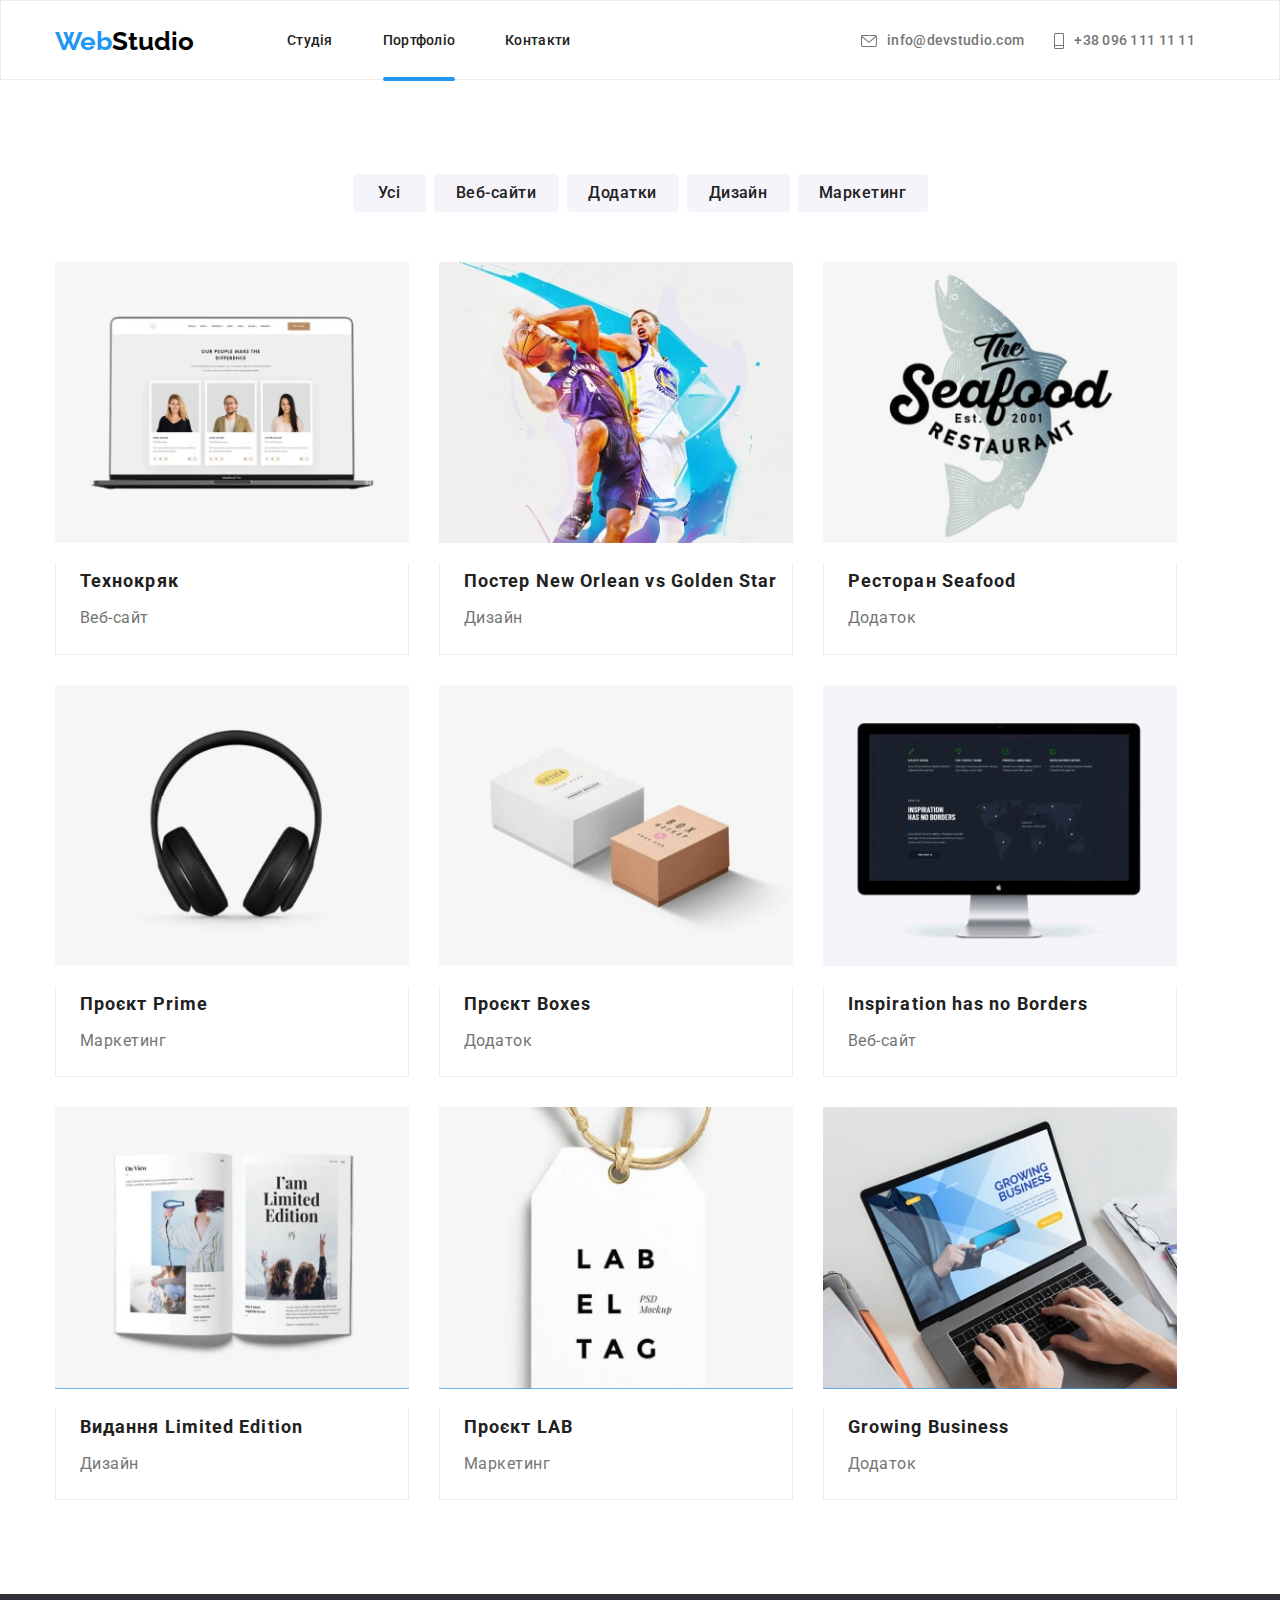
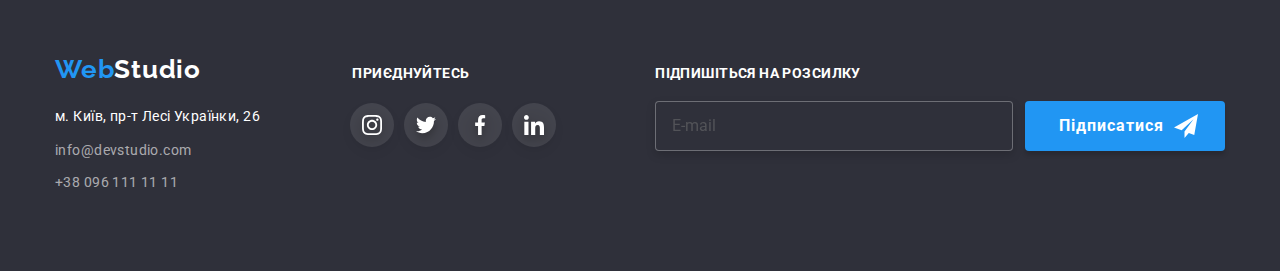
==== commit b783c753: "commit 0.6 HW-8" ====
--- a/portfolio.html
+++ b/portfolio.html
@@ -79,7 +79,7 @@
       <section class="project">
         <div class="container">
           <ul class="project-row">
-            <li class="project-list">
+            <li class="list">
               <a class="project-link" href="#">
                 <div class="overlay-img">
                   <picture>
@@ -483,6 +483,8 @@
 
     <footer>
       <div class="address-container container">
+        <div class="footer-content">
+          <div class="footer-box">
         <a class="logo-address" href="index.html"
           ><span class="web">Web</span><span class="studio-footer">Studio</span>
           </a>
@@ -506,6 +508,7 @@
             </li>
           </ul>
         </address>
+      </div>
         <div class="social-address">
           <h3 class="group-tittle">приєднуйтесь</h3>
           <ul class="groups">
@@ -535,6 +538,7 @@
             </li>
           </ul>
         </div>
+      </div>
         <p class="form-footer">
           Підпишіться на розсилку
         </p>
@@ -548,7 +552,7 @@
           placeholder="E-mail" 
           required>
           </div>
-          <button class="button-send" type="submit" formaction="https://web.telegram.org">
+          <div class="send-button"><button class="button-send" type="submit" formaction="https://web.telegram.org" >
             <span class="send">
              Підписатися
              <svg class="icon-send" width="24" height="24">
@@ -556,6 +560,7 @@
              </svg>
             </span>
           </button>
+        </div>
 
         </div>
         
--- a/css/main.min.css
+++ b/css/main.min.css
@@ -1 +1 @@
-/*! modern-normalize v1.1.0 | MIT License | https://github.com/sindresorhus/modern-normalize */*,::after,::before{box-sizing:border-box}html{-moz-tab-size:4;tab-size:4}html{line-height:1.15;-webkit-text-size-adjust:100%}body{margin:0}body{font-family:system-ui,-apple-system,"Segoe UI",Roboto,Helvetica,Arial,sans-serif,"Apple Color Emoji","Segoe UI Emoji"}hr{height:0;color:inherit}abbr[title]{text-decoration:underline dotted}b,strong{font-weight:bolder}code,kbd,pre,samp{font-family:ui-monospace,SFMono-Regular,Consolas,"Liberation Mono",Menlo,monospace;font-size:1em}small{font-size:80%}sub,sup{font-size:75%;line-height:0;position:relative;vertical-align:baseline}sub{bottom:-0.25em}sup{top:-0.5em}table{text-indent:0;border-color:inherit}button,input,optgroup,select,textarea{font-family:inherit;font-size:100%;line-height:1.15;margin:0}button,select{text-transform:none}[type=button],[type=reset],[type=submit],button{-webkit-appearance:button}::-moz-focus-inner{border-style:none;padding:0}:-moz-focusring{outline:1px dotted ButtonText}:-moz-ui-invalid{box-shadow:none}legend{padding:0}progress{vertical-align:baseline}::-webkit-inner-spin-button,::-webkit-outer-spin-button{height:auto}[type=search]{-webkit-appearance:textfield;outline-offset:-2px}::-webkit-search-decoration{-webkit-appearance:none}::-webkit-file-upload-button{-webkit-appearance:button;font:inherit}summary{display:list-item}body,h1,h2,h3,h4,h5,h6,p,ul,ol,li{margin:0;padding:0}ul,li{list-style-type:none}:root{--bs-blue:#2196F3;--bs-dark:#212121;--bs-approx-grey:#757575;--bs-ghost-white:#F5F4FA;--bs-white:#FFFFFF}body{font-family:"Roboto",sans-serif;position:relative;background:#fff}.container{margin-left:auto;margin-right:auto;padding:0 15px;width:100%}@media screen and (min-width: 480px){.container{width:480px}}@media screen and (min-width: 768px){.container{width:768px}}@media screen and (min-width: 1200px){.container{width:1200px}}header{height:80px;background:#fff;display:flex}.inner{border:1px solid #ececec}.header-nav{display:flex}a{text-decoration:none}.logo{font-family:"Raleway",sans-serif;font-style:normal;font-weight:700;font-size:26px;line-height:1.2;text-decoration:none;padding-top:25px;padding-bottom:24px;margin-right:93px}.web{color:var(--bs-blue)}.studio{color:#000}.header-container{display:flex;margin:32px 344px 32px 0}.header-nav__list{display:flex}.header-nav__link{margin-right:50px;font-family:"Roboto",sans-serif;font-style:normal;font-weight:500;font-size:14px;line-height:1.1;letter-spacing:.02em;padding-top:32px;padding-bottom:32px}.link{text-decoration:none;color:var(--bs-dark)}.link:hover,.link:focus{color:var(--bs-blue)}.header-nav .link{position:relative;padding:32px 0}.header-nav .link::before,.header-nav .active::before{content:"";position:absolute;width:0;height:4px;border-radius:2px;bottom:-1px;left:0;background-color:var(--bs-blue);transition:width 250ms cubic-bezier(0.4, 0, 0.2, 1)}.header-nav .active::before{width:100%}.header-nav .link:hover::before,.header-nav .link:focus::before{width:100%}.active:visited{color:var(--bs-blue)}.header-inner{display:flex}.contacts{margin-left:auto}@media screen and (min-width: 480px)and (max-width: 767px){.contacts{display:flex}}@media screen and (min-width: 1200px){.contacts{display:flex}}@media screen and (min-width: 768px)and (max-width: 1199px){.contacts{padding-top:21px}}.contact-link{margin-right:30px;font-family:"Roboto",sans-serif;font-style:normal;font-weight:500;font-size:14px;line-height:1.1;letter-spacing:.02em;color:var(--bs-approx-grey);text-decoration:none;padding-top:32px;padding-bottom:32px;display:flex;flex-direction:row-reverse;transition:color 250ms cubic-bezier(0.4, 0, 0.2, 1)}.contact-link:hover,.contact-link:focus{color:var(--bs-blue)}@media screen and (min-width: 768px)and (max-width: 1199px){.contact-link{font-size:12px;line-height:14px;padding-bottom:7px;padding-top:0}}.contacts__item{color:var(--bs-approx-grey)}.contacts__icon{margin-right:10px;fill:currentColor;margin-bottom:auto;margin-top:auto}@media screen and (max-width: 767px){.header-nav,.contacts{display:none}}.burger{width:40px;height:40px;padding:0;margin-left:auto;display:flex;align-items:center;justify-content:center;border:none;cursor:pointer;position:relative;background-color:rgba(0,0,0,0)}@media screen and (min-width: 768px){.burger{display:none}}.burger__line{position:relative;display:block;width:100%;height:3px;background-color:var(--bs-blue)}.burger__line::after,.burger__line::before{position:absolute;content:"";background-color:var(--bs-blue);width:100%;height:3px;left:0}.burger__line::after{top:-15px}.burger__line::before{bottom:-15px}.mob-menu{position:fixed;right:0;top:0;height:100vh;width:100%;transform:translate(100%);background-color:#fff;transition:transform 250ms cubic-bezier(0.4, 0, 0.2, 1)}.mob-menu.is-open{transform:translate(0)}.mob-menu__body{position:relative;max-width:480px;width:100%;margin-left:auto;margin-right:auto;padding:0 10px}.mob-menu__close{position:absolute;right:0;top:0}.mob-menu__close:hover,.mob-menu__close:focus{color:var(--bs-blue)}.contacts-link{font-family:"Roboto";font-style:normal;font-weight:500;font-size:34px;line-height:40px;letter-spacing:.02em;color:#2196f3}.mob-contacts{margin-bottom:64px}.mob-contacts__item{display:flex;margin-bottom:32px;margin-left:40px}@media screen and (min-width: 320px){.mob-contacts__item{margin-left:0;justify-content:center}}.contacts-mail{font-family:"Roboto";font-style:normal;font-weight:500;font-size:24px;line-height:28px;letter-spacing:.02em;color:#757575}.mob-link{font-family:"Roboto";font-style:normal;font-weight:500;font-size:40px;line-height:47px;letter-spacing:.02em;color:#212121}.mob-menu__link{margin-bottom:32px;margin-left:40px}.mob-menu__list{margin-top:48px;margin-bottom:306px}.link-mob{font-family:"Roboto";font-style:normal;font-weight:500;font-size:18px;line-height:22px;letter-spacing:.02em;color:#2196f3}.social-mob__link:not(:last-child){border-right:1px solid rgba(33,33,33,.2);padding-right:10px}.social-mob{display:flex;gap:10px;margin-left:40px}@media screen and (min-width: 320px){.social-mob{margin-left:0;flex-wrap:wrap;justify-content:center}}.banner{display:flex;top:80px;padding-bottom:60px}@media screen and (min-width: 768px){.banner{padding-bottom:60px}}@media screen and (min-width: 1200px){.banner{padding-bottom:94px}}.banner__box{margin-left:auto;margin-right:auto;padding:0 15px;width:100%}@media screen and (min-width: 1200px){.banner__box{padding:0}}.banner-container{width:480px;margin-left:auto;margin-right:auto;padding:200px 0;display:block;max-width:100%;background:linear-gradient(rgba(47, 48, 58, 0.4), rgba(47, 48, 58, 0.4)),url("../images/banner.jpg") no-repeat center/cover,#2f303a}@media screen and (min-width: 768px){.banner-container{width:768px}}@media screen and (min-width: 1200px){.banner-container{width:1600px}}@media(min-device-pixel-ratio: 2),(min-resolution: 192dpi),(min-resolution: 2dppx){.banner-container{background:linear-gradient(rgba(47, 48, 58, 0.4), rgba(47, 48, 58, 0.4)),url("../images/Header-480@2x.jpg") no-repeat center/cover,#2f303a}}@media screen and (min-width: 768px){.banner-container{background:linear-gradient(rgba(47, 48, 58, 0.4), rgba(47, 48, 58, 0.4)),url("../images/Header-768.jpg") no-repeat center/cover,#2f303a}}@media screen and (min-width: 768px)and (min-device-pixel-ratio: 2),screen and (min-width: 768px)and (min-resolution: 192dpi),screen and (min-width: 768px)and (min-resolution: 2dppx){.banner-container{background:linear-gradient(rgba(47, 48, 58, 0.4), rgba(47, 48, 58, 0.4)),url("../images/Header-768@2x.jpg") no-repeat center/cover,#2f303a}}@media screen and (min-width: 1200px){.banner-container{background:linear-gradient(rgba(47, 48, 58, 0.4), rgba(47, 48, 58, 0.4)),url("../images/Header-1200.jpg") no-repeat center/cover,#2f303a}}@media screen and (min-width: 1200px)and (min-device-pixel-ratio: 2),screen and (min-width: 1200px)and (min-resolution: 192dpi),screen and (min-width: 1200px)and (min-resolution: 2dppx){.banner-container{background:linear-gradient(rgba(47, 48, 58, 0.4), rgba(47, 48, 58, 0.4)),url("../images/Header-1200@2x.jpg") no-repeat center/cover,#2f303a}}.hero{margin-left:auto;margin-right:auto}@media screen and (min-width: 768px){.hero{width:360px}}@media screen and (min-width: 1200px){.hero{width:696px}}.banner-title{font-family:"Roboto",sans-serif;font-style:normal;font-weight:900;font-size:26px;line-height:42px;text-align:center;letter-spacing:.06em;text-transform:uppercase;color:var(--bs-white);margin-bottom:30px}@media screen and (min-width: 1200px){.banner-title{font-size:44px;line-height:60px}}.banner-btn{background:var(--bs-blue);box-shadow:0px 4px 4px rgba(0,0,0,.15);border-radius:4px;border-color:var(--bs-blue);color:var(--bs-white);font-family:"Roboto",sans-serif;font-style:normal;font-weight:700;font-size:16px;line-height:1.9;align-items:center;text-align:center;cursor:pointer;width:216px;height:50px;margin-right:auto;display:flex;margin-left:auto;justify-content:center;transition:color 250ms cubic-bezier(0.4, 0, 0.2, 1)}.banner-btn:hover,.banner-btn:focus{color:var(--bs-white);background:#188ce8}.peculiarities-title{display:none}@media screen and (min-width: 768px){.feature__list{display:flex;flex-wrap:wrap;justify-content:space-between}}@media screen and (min-width: 1200px){.feature__list{display:flex;justify-content:center;flex-wrap:nowrap}}.item-icon{width:450px;margin-bottom:30px}@media screen and (min-width: 320px){.item-icon{width:290px}}@media screen and (min-width: 768px){.item-icon{width:354px}}@media screen and (min-width: 1200px){.item-icon{width:270px;margin-right:30px}}.feature-title{font-family:"Roboto",sans-serif;font-style:normal;font-weight:700;font-size:14px;line-height:1.1;letter-spacing:.03em;text-transform:uppercase;color:var(--bs-dark);margin-bottom:10px;width:450px;display:flex;justify-content:center}@media screen and (min-width: 320px){.feature-title{width:290px}}@media screen and (min-width: 768px){.feature-title{width:354px}}@media screen and (min-width: 1200px){.feature-title{width:270px;margin-right:30px}}.description-title{font-family:"Roboto",sans-serif;font-size:14px;line-height:1.7;letter-spacing:.03em;color:var(--bs-approx-grey);width:450px}@media screen and (min-width: 320px){.description-title{width:290px}}@media screen and (min-width: 768px){.description-title{width:354px}}@media screen and (min-width: 1200px){.description-title{width:270px;margin-right:30px}}.row-img{display:flex;justify-content:center}@media screen and (min-width: 1200px){.row-img{justify-content:flex-start}}.peculiarities__icon{background:#f5f4fa;color:212121;border-radius:4px;margin-bottom:30px;display:flex;justify-content:center;width:450px;height:120px}@media screen and (min-width: 320px){.peculiarities__icon{width:290px}}@media screen and (min-width: 768px){.peculiarities__icon{width:354px}}@media screen and (min-width: 1200px){.peculiarities__icon{width:270px;margin-right:30px}}.medium__icon{margin:auto;fill:currentColor}.peculiarities{padding-bottom:60px}@media screen and (min-width: 768px){.peculiarities{padding-bottom:60px}}@media screen and (min-width: 1200px){.peculiarities{padding-bottom:94px}}.doing{padding-bottom:94px}@media screen and (min-width: 320px)and (max-width: 1199px){.doing{display:none}}@media screen and (min-width: 480px)and (max-width: 1199px){.doing{display:none}}@media screen and (min-width: 768px)and (max-width: 1199px){.doing{display:none}}.overlay-text{font-family:"Roboto";font-style:normal;font-weight:700;font-size:14px;line-height:16px;text-align:center;letter-spacing:.03em;text-transform:uppercase;color:#fff;display:flex;justify-content:center;margin:27px 0}.box-title{font-family:"Roboto",sans-serif;font-style:normal;font-weight:700;font-size:36px;line-height:1.2;text-align:center;color:var(--bs-dark);display:flex;justify-content:center;margin-bottom:50px}.box{display:flex}img{display:block;max-width:100%;height:auto}.img-applications{width:370px;height:294px;left:215px;top:1108px;margin-right:30px}.img-phone{width:370px;height:294px;left:615px;top:1108px;margin-right:30px}.img-design{width:370px;height:294px;left:1015px;top:1108px}.overlay-link{position:relative;margin:0 auto}.overlay-box{position:absolute;bottom:0;left:0;width:370px;height:70px;background:rgba(47,48,58,.8)}.team{background:var(--bs-ghost-white);padding-bottom:60px}@media screen and (min-width: 768px){.team{padding-bottom:60px}}@media screen and (min-width: 1200px){.team{padding-bottom:94px}}.team-title{font-family:"Roboto",sans-serif;font-style:normal;font-weight:700;font-size:36px;line-height:1.2;text-align:center;color:var(--bs-dark);left:668px;padding-bottom:50px;padding-top:94px}@media screen and (min-width: 768px)and (max-width: 1199px){.team-row{display:flex;flex-wrap:wrap;justify-content:space-between}}@media screen and (min-width: 1200px){.team-row{display:flex}}.team-card{width:450px;margin-bottom:30px;background:var(--bs-white);box-shadow:0px 1px 3px rgba(0,0,0,.12),0px 1px 1px rgba(0,0,0,.14),0px 2px 1px rgba(0,0,0,.2);border-radius:0px 0px 4px 4px}@media screen and (min-width: 320px)and (max-width: 479px){.team-card{width:290px}}@media screen and (min-width: 768px){.team-card{width:354px}}@media screen and (min-width: 1200px){.team-card{width:270px;margin-right:30px}}.social-group{display:flex;justify-content:space-evenly;fill:#afb1b8;padding:10px 32px}.name{font-family:"Roboto",sans-serif;font-style:normal;font-weight:500;font-size:16px;line-height:1.2;text-align:center;color:var(--bs-dark);margin-top:30px;margin-bottom:10px}.profession{font-family:"Roboto",sans-serif;font-size:16px;line-height:1.2;text-align:center;color:var(--bs-approx-grey);margin-bottom:16px}.img-card{margin:auto}.clients{padding-bottom:60px}@media screen and (min-width: 768px){.clients{padding-bottom:60px}}@media screen and (min-width: 1200px){.clients{padding-bottom:94px}}.clients-title{display:flex;justify-content:center;margin-top:94px;margin-bottom:50px}.clients-item{display:flex;justify-content:space-evenly;color:#afb1b8;flex-wrap:wrap}@media screen and (min-width: 768px){.clients-item{display:flex;color:#afb1b8;flex-wrap:wrap;justify-content:center}}@media screen and (min-width: 1200px){.clients-item{display:flex;justify-content:space-evenly;color:#afb1b8}}.client-icon{box-sizing:border-box;margin:auto;fill:currentColor}.clients-link{border:1px solid #afb1b8;border-radius:4px;width:170px;height:92px;text-align:center;box-sizing:border-box;display:flex;transition:color 250ms cubic-bezier(0.4, 0, 0.2, 1);margin-bottom:30px}.clients-link:hover,.clients-link:focus{background-color:#fff;color:#2196f3;cursor:pointer;border-color:#2196f3}@media screen and (min-width: 768px)and (max-width: 1199px){.clients-link{margin-right:30px}}.link-svg{width:44px;height:44px;border-radius:50%;color:#afb1b8;display:flex;justify-content:center;align-items:center;transition:color 250ms cubic-bezier(0.4, 0, 0.2, 1)}.link-svg:hover,.link-svg:focus{background-color:#2196f3;color:#fff}.instagram,.twitter,.facebook,.linkedin{fill:currentColor}footer{background:#2f303a}.address-container{padding-top:60px}@media screen and (min-width: 768px)and (max-width: 1199px){address{display:flex;justify-content:flex-start}}.address{font-style:normal;margin-top:20px}.logo-address{font-family:"Raleway",sans-serif;font-style:normal;font-weight:700;font-size:24px;line-height:28px;text-align:center;letter-spacing:.03em;color:var(--bs-blue);text-decoration:none}@media screen and (min-width: 320px){.logo-address{display:flex;justify-content:center}}@media screen and (min-width: 480px)and (max-width: 1199px){.logo-address{display:flex;justify-content:center}}@media screen and (min-width: 768px){.logo-address{display:flex}}@media screen and (min-width: 1200px){.logo-address{font-size:26px;line-height:31px;display:flex;justify-content:flex-start}}@media screen and (min-width: 768px)and (max-width: 1199px){.footer-content{display:flex;justify-content:space-evenly}}.address-map,.footer-mail{margin-bottom:8px}@media screen and (min-width: 320px){.address-map,.footer-mail{display:flex;justify-content:center}}@media screen and (min-width: 480px)and (max-width: 1199px){.address-map,.footer-mail{display:flex;justify-content:center}}@media screen and (min-width: 1200px){.address-map,.footer-mail{margin-bottom:9px;display:flex;justify-content:flex-start}}@media screen and (min-width: 320px){.footer-tell{margin-bottom:60px;display:flex;justify-content:center}}@media screen and (min-width: 480px)and (max-width: 1199px){.footer-tell{margin-bottom:60px;display:flex;justify-content:center}}@media screen and (min-width: 1200px){.footer-tell{display:flex;justify-content:flex-start;margin-bottom:0}}.studio-footer{color:var(--bs-white)}.maps{font-family:"Roboto",sans-serif;font-size:14px;line-height:1.7;letter-spacing:.03em;color:var(--bs-white);text-decoration:none;transition:color 250ms cubic-bezier(0.4, 0, 0.2, 1)}.maps:hover,.maps:focus{color:var(--bs-blue)}.address-mail{font-family:"Roboto",sans-serif;font-size:14px;line-height:24px;letter-spacing:.03em;color:rgba(255,255,255,.6);text-decoration:none;transition:color 250ms cubic-bezier(0.4, 0, 0.2, 1)}.address-mail:hover,.address-mail:focus{color:var(--bs-blue)}.address-tell{font-family:"Roboto",sans-serif;font-size:14px;line-height:1.7;letter-spacing:.03em;color:rgba(255,255,255,.6);text-decoration:none;transition:color 250ms cubic-bezier(0.4, 0, 0.2, 1)}.address-tell:hover,.address-tell:focus{color:var(--bs-blue)}@media screen and (min-width: 320px){.send-button{display:flex;justify-content:center;padding-bottom:60px}}@media screen and (min-width: 480px)and (max-width: 1199px){.send-button{display:flex;justify-content:center;padding-bottom:60px}}@media screen and (min-width: 320px){.footer-wrapper{display:flex;justify-content:center;margin-bottom:20px}}@media screen and (min-width: 480px)and (max-width: 1199px){.footer-wrapper{display:flex;justify-content:center;margin-bottom:20px}}.form-footer{font-family:"Roboto";font-style:normal;font-weight:700;font-size:14px;line-height:16px;letter-spacing:.03em;text-transform:uppercase;color:#fff;display:flex}@media screen and (min-width: 320px){.form-footer{justify-content:center;margin-bottom:20px}}@media screen and (min-width: 320px)and (min-width: 480px)and (max-width: 1199px){.form-footer{justify-content:center;margin-bottom:20px}}@media screen and (min-width: 320px)and (min-width: 1200px){.form-footer{justify-content:space-around;margin:-82px 0px 20px 236px}}@media screen and (min-width: 1200px){.check-email{display:flex;justify-content:flex-end;padding-bottom:60px}}.field-footer{width:450px;height:50px;border:1px solid rgba(255,255,255,.3);filter:drop-shadow(0px 4px 4px rgba(0, 0, 0, 0.15));border-radius:4px;background:#2f303a;padding-left:16px;color:rgba(255,255,255,.6);transition:color 250ms cubic-bezier(0.4, 0, 0.2, 1)}.field-footer:hover,.field-footer:focus{cursor:pointer}@media screen and (min-width: 320px){.field-footer{width:290px}}@media screen and (min-width: 1200px){.field-footer{width:358px}}.social-address{color:#fff}@media screen and (min-width: 1200px){.social-address{display:flex;justify-content:center;margin:-130px 0px 0px -372px}}.groups{display:flex}@media screen and (min-width: 320px){.groups{justify-content:center;margin-bottom:60px}}@media screen and (min-width: 480px){.groups{justify-content:center;margin-bottom:60px}}@media screen and (min-width: 1200px){.groups{margin:38px 0px 0px -120px}}.group-tittle{font-family:"Roboto";font-style:normal;font-weight:700;font-size:14px;line-height:16px;letter-spacing:.03em;text-transform:uppercase;display:flex;justify-content:center;margin-bottom:20px}.footer-insta,.footer-twit,.footer-fac{margin-right:10px}.icons{fill:currentColor}.link-svg__icons{width:44px;height:44px;border-radius:50%;background:rgba(255,255,255,.1);color:#fff;filter:drop-shadow(0px 4px 4px rgba(0, 0, 0, 0.25)) drop-shadow(0px 4px 4px rgba(0, 0, 0, 0.25));display:flex;justify-content:center;align-items:center;transition:color 250ms cubic-bezier(0.4, 0, 0.2, 1)}.link-svg__icons:hover,.link-svg__icons:focus{background-color:#2196f3;color:#fff;transition:color 250ms cubic-bezier(0.4, 0, 0.2, 1)}.backdrop{position:fixed;top:0;left:0;right:0;bottom:0;overflow-y:auto;overflow-x:hidden;width:100%;height:100%;z-index:10;background-color:rgba(0,0,0,.2);transition:visibility 250ms cubic-bezier(0.4, 0, 0.2, 1),opacity 250ms cubic-bezier(0.4, 0, 0.2, 1)}.backdrop.is-hidden{visibility:hidden;opacity:0;pointer-events:none}.modal{position:absolute;width:528px;padding:40px;background:#fff;box-shadow:0px 1px 3px rgba(0,0,0,.12),0px 1px 1px rgba(0,0,0,.14),0px 2px 1px rgba(0,0,0,.2);border-radius:4px;left:50%;top:50%;transform:translate(-50%, -50%)}@media screen and (min-width: 480px)and (max-width: 1199px){.modal{width:450px}}.close{position:absolute;width:30px;height:30px;right:8px;top:8px;border-radius:50%;background-color:#fff;border:1px solid rgba(0,0,0,.1);display:flex;align-items:center;justify-content:center;padding:0;cursor:pointer;outline:none}.close:hover .close-img,.close:focus .close-img{fill:#2196f3}.close-img{margin:auto;transition:fill 250ms cubic-bezier(0.4, 0, 0.2, 1)}.form-title{margin-bottom:12px;font-family:"Roboto";font-style:normal;font-weight:700;font-size:20px;line-height:23px;text-align:center;letter-spacing:.03em;color:#212121}.label{display:block;padding-bottom:4px;font-family:"Roboto";font-style:normal;font-weight:400;font-size:12px;line-height:14px;letter-spacing:.01em;color:#757575}.input-wrapper{position:relative;margin-bottom:10px}.input-icon{position:absolute;left:12px;top:50%;transform:translateY(-50%)}.input{border:1px solid rgba(33,33,33,.2);padding:12px 16px;border-radius:4px;width:100%;height:40px;outline:none;font-size:12px;line-height:14px;letter-spacing:.01em;color:#212121;transition:color 250ms cubic-bezier(0.4, 0, 0.2, 1)}.input-icon{transition:fill 250ms cubic-bezier(0.4, 0, 0.2, 1)}.input:focus{border-color:#2196f3}.input:focus+.input-icon{fill:#2196f3}.field{padding-left:45px}input::placeholder{color:rgba(117,117,117,.5)}.form-button{display:block;margin:0 auto;padding:10px 52px;font-family:"Roboto";font-style:normal;font-weight:700;font-size:16px;line-height:30px;letter-spacing:.06em;cursor:pointer;color:#fff;width:200px;height:50px;border:#2196f3;background:#2196f3;box-shadow:0px 4px 4px rgba(0,0,0,.15);border-radius:4px}.textarea{height:120px;resize:none;margin-bottom:20px}.check-label{position:relative;display:flex;align-items:center;margin-bottom:40px;color:#757575}@media screen and (min-width: 480px)and (max-width: 1199px){.check-label{font-weight:400;font-size:12px;line-height:14px}}@media screen and (min-width: 1200px){.check-label{justify-content:center}}.check-wrapp{display:block;border:2px solid #212121;border-radius:2px;width:16px;height:15px;margin-right:7px}.input-check{position:absolute;bottom:0;left:0;width:0;opacity:0;height:0}.input-check:checked+.check-wrapp{border:none}.input-check:checked+.check-wrapp .check-icon{opacity:1}.check-link{margin-left:7px;text-decoration-line:underline;color:#2196f3}.check-icon{opacity:0;width:16px;height:15px}.button-send{width:200px;height:50px;border:#2196f3;background:#2196f3;box-shadow:0px 4px 4px rgba(0,0,0,.15);border-radius:4px;margin-left:12px;transition:color 250ms cubic-bezier(0.4, 0, 0.2, 1);cursor:pointer}.button-send:hover,.button-send:focus{color:var(--bs-white);background:#188ce8}.send{font-family:"Roboto";font-style:normal;font-weight:700;font-size:16px;line-height:30px;display:flex;align-items:center;margin-left:28px;letter-spacing:.06em;color:var(--bs-white)}.icon-send{margin-left:10px}.portfolio{padding-bottom:94px}.btn-section{padding-top:94px}.btn-1{width:73px;height:38px}.btn-2{width:125px;height:38px}.btn-3{width:112px;height:38px}.btn-4{width:103px;height:38px}.btn-5{width:130px;height:38px}.hidden{display:none}.btn-list{display:flex;justify-content:center;margin-bottom:50px}@media screen and (min-width: 480px)and (max-width: 767px){.btn-list{flex-wrap:wrap;margin-left:8px;justify-content:flex-start}}.btn__row{border:var(--bs-ghost-white);background:var(--bs-ghost-white);border-radius:4px;font-family:"Roboto",sans-serif;font-style:normal;font-weight:500;font-size:16px;line-height:1.6;text-align:center;letter-spacing:.03em;color:var(--bs-dark);cursor:pointer;transition:color 250ms cubic-bezier(0.4, 0, 0.2, 1)}.btn__row:hover,.btn__row:focus{color:var(--bs-white);background:var(--bs-blue);filter:drop-shadow(0px 4px 4px rgba(0, 0, 0, 0.25))}.btn-active{margin-right:8px}@media screen and (min-width: 480px)and (max-width: 767px){.btn-active{margin-bottom:15px}}.project-row{display:flex;flex-wrap:wrap;gap:30px}.name-box{border:1px solid #eee;border-top:0;padding-bottom:20px}.project-link{display:block;transition:color 250ms cubic-bezier(0.4, 0, 0.2, 1)}.project-link:hover{box-shadow:0px 1px 1px rgba(0,0,0,.12),0px 4px 4px rgba(0,0,0,.06),1px 4px 6px rgba(0,0,0,.16)}.project-link:focus{box-shadow:0px 1px 1px rgba(0,0,0,.12),0px 4px 4px rgba(0,0,0,.06),1px 4px 6px rgba(0,0,0,.16);transition:color 250ms cubic-bezier(0.4, 0, 0.2, 1)}.name-project{font-family:"Roboto",sans-serif;font-style:normal;font-weight:700;font-size:18px;line-height:2;letter-spacing:.06em;color:var(--bs-dark);margin:20px 0px 4px 24px}.profession-project{font-family:"Roboto",sans-serif;font-size:16px;line-height:1.9;letter-spacing:.03em;color:var(--bs-approx-grey);margin:4px 0px 0px 24px}.overlay-img{position:relative;overflow:hidden}.overlay-project{background:rgba(33,150,243,.9);padding:63px 24px;position:absolute;bottom:0;top:0;transform:translateY(100%);height:100%;width:100%;transition:transform 250ms cubic-bezier(0.4, 0, 0.2, 1)}.project-link:hover .overlay-project,.project-link:focus .overlay-project{transform:translateY(0)}.overlay-desc{font-family:"Roboto";font-style:normal;font-weight:400;font-size:18px;line-height:28px;letter-spacing:.03em;color:#fff}/*# sourceMappingURL=main.min.css.map */+/*! modern-normalize v1.1.0 | MIT License | https://github.com/sindresorhus/modern-normalize */*,::after,::before{box-sizing:border-box}html{-moz-tab-size:4;tab-size:4}html{line-height:1.15;-webkit-text-size-adjust:100%}body{margin:0}body{font-family:system-ui,-apple-system,"Segoe UI",Roboto,Helvetica,Arial,sans-serif,"Apple Color Emoji","Segoe UI Emoji"}hr{height:0;color:inherit}abbr[title]{text-decoration:underline dotted}b,strong{font-weight:bolder}code,kbd,pre,samp{font-family:ui-monospace,SFMono-Regular,Consolas,"Liberation Mono",Menlo,monospace;font-size:1em}small{font-size:80%}sub,sup{font-size:75%;line-height:0;position:relative;vertical-align:baseline}sub{bottom:-0.25em}sup{top:-0.5em}table{text-indent:0;border-color:inherit}button,input,optgroup,select,textarea{font-family:inherit;font-size:100%;line-height:1.15;margin:0}button,select{text-transform:none}[type=button],[type=reset],[type=submit],button{-webkit-appearance:button}::-moz-focus-inner{border-style:none;padding:0}:-moz-focusring{outline:1px dotted ButtonText}:-moz-ui-invalid{box-shadow:none}legend{padding:0}progress{vertical-align:baseline}::-webkit-inner-spin-button,::-webkit-outer-spin-button{height:auto}[type=search]{-webkit-appearance:textfield;outline-offset:-2px}::-webkit-search-decoration{-webkit-appearance:none}::-webkit-file-upload-button{-webkit-appearance:button;font:inherit}summary{display:list-item}body,h1,h2,h3,h4,h5,h6,p,ul,ol,li{margin:0;padding:0}ul,li{list-style-type:none}:root{--bs-blue:#2196F3;--bs-dark:#212121;--bs-approx-grey:#757575;--bs-ghost-white:#F5F4FA;--bs-white:#FFFFFF}body{font-family:"Roboto",sans-serif;position:relative;background:#fff}.container{margin-left:auto;margin-right:auto;padding:0 15px;width:100%}@media screen and (min-width: 480px){.container{width:480px}}@media screen and (min-width: 768px){.container{width:768px}}@media screen and (min-width: 1200px){.container{width:1200px}}header{height:80px;background:#fff;display:flex}.inner{border:1px solid #ececec}.header-nav{display:flex}a{text-decoration:none}.logo{font-family:"Raleway",sans-serif;font-style:normal;font-weight:700;font-size:26px;line-height:1.2;text-decoration:none;padding-top:25px;padding-bottom:24px;margin-right:93px}.web{color:var(--bs-blue)}.studio{color:#000}.header-container{display:flex;margin:32px 344px 32px 0}.header-nav__list{display:flex}.header-nav__link{margin-right:50px;font-family:"Roboto",sans-serif;font-style:normal;font-weight:500;font-size:14px;line-height:1.1;letter-spacing:.02em;padding-top:32px;padding-bottom:32px}.link{text-decoration:none;color:var(--bs-dark)}.link:hover,.link:focus{color:var(--bs-blue)}.header-nav .link{position:relative;padding:32px 0}.header-nav .link::before,.header-nav .active::before{content:"";position:absolute;width:0;height:4px;border-radius:2px;bottom:-1px;left:0;background-color:var(--bs-blue);transition:width 250ms cubic-bezier(0.4, 0, 0.2, 1)}.header-nav .active::before{width:100%}.header-nav .link:hover::before,.header-nav .link:focus::before{width:100%}.active:visited{color:var(--bs-blue)}.header-inner{display:flex}.contacts{margin-left:auto}@media screen and (min-width: 480px)and (max-width: 767px){.contacts{display:flex}}@media screen and (min-width: 1200px){.contacts{display:flex}}@media screen and (min-width: 768px)and (max-width: 1199px){.contacts{padding-top:21px}}.contact-link{margin-right:30px;font-family:"Roboto",sans-serif;font-style:normal;font-weight:500;font-size:14px;line-height:1.1;letter-spacing:.02em;color:var(--bs-approx-grey);text-decoration:none;padding-top:32px;padding-bottom:32px;display:flex;flex-direction:row-reverse;transition:color 250ms cubic-bezier(0.4, 0, 0.2, 1)}.contact-link:hover,.contact-link:focus{color:var(--bs-blue)}@media screen and (min-width: 768px)and (max-width: 1199px){.contact-link{font-size:12px;line-height:14px;padding-bottom:7px;padding-top:0}}.contacts__item{color:var(--bs-approx-grey)}.contacts__icon{margin-right:10px;fill:currentColor;margin-bottom:auto;margin-top:auto}@media screen and (max-width: 767px){.header-nav,.contacts{display:none}}.burger{width:40px;height:40px;padding:0;margin-left:auto;display:flex;align-items:center;justify-content:center;border:none;cursor:pointer;position:relative;background-color:rgba(0,0,0,0)}@media screen and (min-width: 768px){.burger{display:none}}.burger__line{position:relative;display:block;width:100%;height:3px;background-color:var(--bs-blue)}.burger__line::after,.burger__line::before{position:absolute;content:"";background-color:var(--bs-blue);width:100%;height:3px;left:0}.burger__line::after{top:-15px}.burger__line::before{bottom:-15px}.mob-menu{position:fixed;right:0;top:0;height:100vh;width:100%;transform:translate(100%);background-color:#fff;transition:transform 250ms cubic-bezier(0.4, 0, 0.2, 1)}.mob-menu.is-open{transform:translate(0)}.mob-menu__body{position:relative;max-width:480px;width:100%;margin-left:auto;margin-right:auto;padding:0 10px}.mob-menu__close{position:absolute;right:0;top:0}.mob-menu__close:hover,.mob-menu__close:focus{color:var(--bs-blue)}.contacts-link{font-family:"Roboto";font-style:normal;font-weight:500;font-size:34px;line-height:40px;letter-spacing:.02em;color:#2196f3}.mob-contacts{margin-bottom:64px}.mob-contacts__item{display:flex;margin-bottom:32px;margin-left:40px}@media screen and (min-width: 320px){.mob-contacts__item{margin-left:0;justify-content:center}}.contacts-mail{font-family:"Roboto";font-style:normal;font-weight:500;font-size:24px;line-height:28px;letter-spacing:.02em;color:#757575}.mob-link{font-family:"Roboto";font-style:normal;font-weight:500;font-size:40px;line-height:47px;letter-spacing:.02em;color:#212121}.mob-menu__link{margin-bottom:32px;margin-left:40px}.mob-menu__list{margin-top:48px;margin-bottom:306px}.link-mob{font-family:"Roboto";font-style:normal;font-weight:500;font-size:18px;line-height:22px;letter-spacing:.02em;color:#2196f3}.social-mob__link:not(:last-child){border-right:1px solid rgba(33,33,33,.2);padding-right:10px}.social-mob{display:flex;gap:10px;margin-left:40px}@media screen and (min-width: 320px){.social-mob{margin-left:0;flex-wrap:wrap;justify-content:center}}.banner{display:flex;top:80px;padding-bottom:60px}@media screen and (min-width: 768px){.banner{padding-bottom:60px}}@media screen and (min-width: 1200px){.banner{padding-bottom:94px}}.banner__box{margin-left:auto;margin-right:auto;padding:0 15px;width:100%}@media screen and (min-width: 1200px){.banner__box{padding:0}}.banner-container{width:480px;margin-left:auto;margin-right:auto;padding:200px 0;display:block;max-width:100%;background:linear-gradient(rgba(47, 48, 58, 0.4), rgba(47, 48, 58, 0.4)),url("../images/banner.jpg") no-repeat center/cover,#2f303a}@media screen and (min-width: 768px){.banner-container{width:768px}}@media screen and (min-width: 1200px){.banner-container{width:1600px}}@media(min-device-pixel-ratio: 2),(min-resolution: 192dpi),(min-resolution: 2dppx){.banner-container{background:linear-gradient(rgba(47, 48, 58, 0.4), rgba(47, 48, 58, 0.4)),url("../images/Header-480@2x.jpg") no-repeat center/cover,#2f303a}}@media screen and (min-width: 768px){.banner-container{background:linear-gradient(rgba(47, 48, 58, 0.4), rgba(47, 48, 58, 0.4)),url("../images/Header-768.jpg") no-repeat center/cover,#2f303a}}@media screen and (min-width: 768px)and (min-device-pixel-ratio: 2),screen and (min-width: 768px)and (min-resolution: 192dpi),screen and (min-width: 768px)and (min-resolution: 2dppx){.banner-container{background:linear-gradient(rgba(47, 48, 58, 0.4), rgba(47, 48, 58, 0.4)),url("../images/Header-768@2x.jpg") no-repeat center/cover,#2f303a}}@media screen and (min-width: 1200px){.banner-container{background:linear-gradient(rgba(47, 48, 58, 0.4), rgba(47, 48, 58, 0.4)),url("../images/Header-1200.jpg") no-repeat center/cover,#2f303a}}@media screen and (min-width: 1200px)and (min-device-pixel-ratio: 2),screen and (min-width: 1200px)and (min-resolution: 192dpi),screen and (min-width: 1200px)and (min-resolution: 2dppx){.banner-container{background:linear-gradient(rgba(47, 48, 58, 0.4), rgba(47, 48, 58, 0.4)),url("../images/Header-1200@2x.jpg") no-repeat center/cover,#2f303a}}.hero{margin-left:auto;margin-right:auto}@media screen and (min-width: 768px){.hero{width:360px}}@media screen and (min-width: 1200px){.hero{width:696px}}.banner-title{font-family:"Roboto",sans-serif;font-style:normal;font-weight:900;font-size:26px;line-height:42px;text-align:center;letter-spacing:.06em;text-transform:uppercase;color:var(--bs-white);margin-bottom:30px}@media screen and (min-width: 1200px){.banner-title{font-size:44px;line-height:60px}}.banner-btn{background:var(--bs-blue);box-shadow:0px 4px 4px rgba(0,0,0,.15);border-radius:4px;border-color:var(--bs-blue);color:var(--bs-white);font-family:"Roboto",sans-serif;font-style:normal;font-weight:700;font-size:16px;line-height:1.9;align-items:center;text-align:center;cursor:pointer;width:216px;height:50px;margin-right:auto;display:flex;margin-left:auto;justify-content:center;transition:color 250ms cubic-bezier(0.4, 0, 0.2, 1)}.banner-btn:hover,.banner-btn:focus{color:var(--bs-white);background:#188ce8}.peculiarities-title{display:none}@media screen and (min-width: 768px){.feature__list{display:flex;flex-wrap:wrap;justify-content:space-between}}@media screen and (min-width: 1200px){.feature__list{display:flex;justify-content:center;flex-wrap:nowrap}}.item-icon{width:450px;margin-bottom:30px}@media screen and (min-width: 320px){.item-icon{width:290px}}@media screen and (min-width: 768px){.item-icon{width:354px}}@media screen and (min-width: 1200px){.item-icon{width:270px;margin-right:30px}}.feature-title{font-family:"Roboto",sans-serif;font-style:normal;font-weight:700;font-size:14px;line-height:1.1;letter-spacing:.03em;text-transform:uppercase;color:var(--bs-dark);margin-bottom:10px;width:450px;display:flex;justify-content:center}@media screen and (min-width: 320px){.feature-title{width:290px}}@media screen and (min-width: 768px){.feature-title{width:354px}}@media screen and (min-width: 1200px){.feature-title{width:270px;margin-right:30px}}.description-title{font-family:"Roboto",sans-serif;font-size:14px;line-height:1.7;letter-spacing:.03em;color:var(--bs-approx-grey);width:450px}@media screen and (min-width: 320px){.description-title{width:290px}}@media screen and (min-width: 768px){.description-title{width:354px}}@media screen and (min-width: 1200px){.description-title{width:270px;margin-right:30px}}.row-img{display:flex;justify-content:center}@media screen and (min-width: 1200px){.row-img{justify-content:flex-start}}.peculiarities__icon{background:#f5f4fa;color:212121;border-radius:4px;margin-bottom:30px;display:flex;justify-content:center;width:450px;height:120px}@media screen and (min-width: 320px){.peculiarities__icon{width:290px}}@media screen and (min-width: 768px){.peculiarities__icon{width:354px}}@media screen and (min-width: 1200px){.peculiarities__icon{width:270px;margin-right:30px}}.medium__icon{margin:auto;fill:currentColor}.peculiarities{padding-bottom:60px}@media screen and (min-width: 768px){.peculiarities{padding-bottom:60px}}@media screen and (min-width: 1200px){.peculiarities{padding-bottom:94px}}.doing{padding-bottom:94px}@media screen and (min-width: 320px)and (max-width: 1199px){.doing{display:none}}@media screen and (min-width: 480px)and (max-width: 1199px){.doing{display:none}}@media screen and (min-width: 768px)and (max-width: 1199px){.doing{display:none}}.overlay-text{font-family:"Roboto";font-style:normal;font-weight:700;font-size:14px;line-height:16px;text-align:center;letter-spacing:.03em;text-transform:uppercase;color:#fff;display:flex;justify-content:center;margin:27px 0}.box-title{font-family:"Roboto",sans-serif;font-style:normal;font-weight:700;font-size:36px;line-height:1.2;text-align:center;color:var(--bs-dark);display:flex;justify-content:center;margin-bottom:50px}.box{display:flex}img{display:block;max-width:100%;height:auto}.img-applications{width:370px;height:294px;left:215px;top:1108px;margin-right:30px}.img-phone{width:370px;height:294px;left:615px;top:1108px;margin-right:30px}.img-design{width:370px;height:294px;left:1015px;top:1108px}.overlay-link{position:relative;margin:0 auto}.overlay-box{position:absolute;bottom:0;left:0;width:370px;height:70px;background:rgba(47,48,58,.8)}.team{background:var(--bs-ghost-white);padding-bottom:60px}@media screen and (min-width: 768px){.team{padding-bottom:60px}}@media screen and (min-width: 1200px){.team{padding-bottom:94px}}.team-title{font-family:"Roboto",sans-serif;font-style:normal;font-weight:700;font-size:36px;line-height:1.2;text-align:center;color:var(--bs-dark);left:668px;padding-bottom:50px;padding-top:94px}@media screen and (min-width: 768px)and (max-width: 1199px){.team-row{display:flex;flex-wrap:wrap;justify-content:space-between}}@media screen and (min-width: 1200px){.team-row{display:flex}}.team-card{width:450px;margin-bottom:30px;background:var(--bs-white);box-shadow:0px 1px 3px rgba(0,0,0,.12),0px 1px 1px rgba(0,0,0,.14),0px 2px 1px rgba(0,0,0,.2);border-radius:0px 0px 4px 4px}@media screen and (min-width: 320px)and (max-width: 479px){.team-card{width:290px}}@media screen and (min-width: 768px){.team-card{width:354px}}@media screen and (min-width: 1200px){.team-card{width:270px;margin-right:30px}}.social-group{display:flex;justify-content:space-evenly;fill:#afb1b8;padding:10px 32px}.name{font-family:"Roboto",sans-serif;font-style:normal;font-weight:500;font-size:16px;line-height:1.2;text-align:center;color:var(--bs-dark);margin-top:30px;margin-bottom:10px}.profession{font-family:"Roboto",sans-serif;font-size:16px;line-height:1.2;text-align:center;color:var(--bs-approx-grey);margin-bottom:16px}.img-card{margin:auto}.clients{padding-bottom:60px}@media screen and (min-width: 768px){.clients{padding-bottom:60px}}@media screen and (min-width: 1200px){.clients{padding-bottom:94px}}.clients-title{display:flex;justify-content:center;margin-top:94px;margin-bottom:50px}.clients-item{display:flex;justify-content:space-evenly;color:#afb1b8;flex-wrap:wrap}@media screen and (min-width: 768px){.clients-item{display:flex;color:#afb1b8;flex-wrap:wrap;justify-content:center}}@media screen and (min-width: 1200px){.clients-item{display:flex;justify-content:space-evenly;color:#afb1b8}}.client-icon{box-sizing:border-box;margin:auto;fill:currentColor}.clients-link{border:1px solid #afb1b8;border-radius:4px;width:170px;height:92px;text-align:center;box-sizing:border-box;display:flex;transition:color 250ms cubic-bezier(0.4, 0, 0.2, 1);margin-bottom:30px}.clients-link:hover,.clients-link:focus{background-color:#fff;color:#2196f3;cursor:pointer;border-color:#2196f3}@media screen and (min-width: 768px)and (max-width: 1199px){.clients-link{margin-right:30px}}.link-svg{width:44px;height:44px;border-radius:50%;color:#afb1b8;display:flex;justify-content:center;align-items:center;transition:color 250ms cubic-bezier(0.4, 0, 0.2, 1)}.link-svg:hover,.link-svg:focus{background-color:#2196f3;color:#fff}.instagram,.twitter,.facebook,.linkedin{fill:currentColor}footer{background:#2f303a}.address-container{padding-top:60px}@media screen and (min-width: 768px)and (max-width: 1199px){address{display:flex;justify-content:flex-start}}.address{font-style:normal;margin-top:20px}.logo-address{font-family:"Raleway",sans-serif;font-style:normal;font-weight:700;font-size:24px;line-height:28px;text-align:center;letter-spacing:.03em;color:var(--bs-blue);text-decoration:none}@media screen and (min-width: 320px){.logo-address{display:flex;justify-content:center}}@media screen and (min-width: 480px)and (max-width: 1199px){.logo-address{display:flex;justify-content:center}}@media screen and (min-width: 768px){.logo-address{display:flex}}@media screen and (min-width: 1200px){.logo-address{font-size:26px;line-height:31px;display:flex;justify-content:flex-start}}@media screen and (min-width: 768px)and (max-width: 1199px){.footer-content{display:flex;justify-content:space-evenly}}.address-map,.footer-mail{margin-bottom:8px}@media screen and (min-width: 320px){.address-map,.footer-mail{display:flex;justify-content:center}}@media screen and (min-width: 480px)and (max-width: 1199px){.address-map,.footer-mail{display:flex;justify-content:center}}@media screen and (min-width: 1200px){.address-map,.footer-mail{margin-bottom:9px;display:flex;justify-content:flex-start}}@media screen and (min-width: 320px){.footer-tell{margin-bottom:60px;display:flex;justify-content:center}}@media screen and (min-width: 480px)and (max-width: 1199px){.footer-tell{margin-bottom:60px;display:flex;justify-content:center}}@media screen and (min-width: 1200px){.footer-tell{display:flex;justify-content:flex-start;margin-bottom:0}}.studio-footer{color:var(--bs-white)}.maps{font-family:"Roboto",sans-serif;font-size:14px;line-height:1.7;letter-spacing:.03em;color:var(--bs-white);text-decoration:none;transition:color 250ms cubic-bezier(0.4, 0, 0.2, 1)}.maps:hover,.maps:focus{color:var(--bs-blue)}.address-mail{font-family:"Roboto",sans-serif;font-size:14px;line-height:24px;letter-spacing:.03em;color:rgba(255,255,255,.6);text-decoration:none;transition:color 250ms cubic-bezier(0.4, 0, 0.2, 1)}.address-mail:hover,.address-mail:focus{color:var(--bs-blue)}.address-tell{font-family:"Roboto",sans-serif;font-size:14px;line-height:1.7;letter-spacing:.03em;color:rgba(255,255,255,.6);text-decoration:none;transition:color 250ms cubic-bezier(0.4, 0, 0.2, 1)}.address-tell:hover,.address-tell:focus{color:var(--bs-blue)}@media screen and (min-width: 320px){.send-button{display:flex;justify-content:center;padding-bottom:60px}}@media screen and (min-width: 480px)and (max-width: 1199px){.send-button{display:flex;justify-content:center;padding-bottom:60px}}@media screen and (min-width: 320px){.footer-wrapper{display:flex;justify-content:center;margin-bottom:20px}}@media screen and (min-width: 480px)and (max-width: 1199px){.footer-wrapper{display:flex;justify-content:center;margin-bottom:20px}}.form-footer{font-family:"Roboto";font-style:normal;font-weight:700;font-size:14px;line-height:16px;letter-spacing:.03em;text-transform:uppercase;color:#fff;display:flex}@media screen and (min-width: 320px){.form-footer{justify-content:center;margin-bottom:20px}}@media screen and (min-width: 320px)and (min-width: 480px)and (max-width: 1199px){.form-footer{justify-content:center;margin-bottom:20px}}@media screen and (min-width: 320px)and (min-width: 1200px){.form-footer{justify-content:space-around;margin:-82px 0px 20px 236px}}@media screen and (min-width: 1200px){.check-email{display:flex;justify-content:flex-end;padding-bottom:60px}}.field-footer{width:450px;height:50px;border:1px solid rgba(255,255,255,.3);filter:drop-shadow(0px 4px 4px rgba(0, 0, 0, 0.15));border-radius:4px;background:#2f303a;padding-left:16px;color:rgba(255,255,255,.6);transition:color 250ms cubic-bezier(0.4, 0, 0.2, 1)}.field-footer:hover,.field-footer:focus{cursor:pointer}@media screen and (min-width: 320px){.field-footer{width:290px}}@media screen and (min-width: 1200px){.field-footer{width:358px}}.social-address{color:#fff}@media screen and (min-width: 1200px){.social-address{display:flex;justify-content:center;margin:-130px 0px 0px -372px}}.groups{display:flex}@media screen and (min-width: 320px){.groups{justify-content:center;margin-bottom:60px}}@media screen and (min-width: 480px){.groups{justify-content:center;margin-bottom:60px}}@media screen and (min-width: 1200px){.groups{margin:38px 0px 0px -120px}}.group-tittle{font-family:"Roboto";font-style:normal;font-weight:700;font-size:14px;line-height:16px;letter-spacing:.03em;text-transform:uppercase;display:flex;justify-content:center;margin-bottom:20px}.footer-insta,.footer-twit,.footer-fac{margin-right:10px}.icons{fill:currentColor}.link-svg__icons{width:44px;height:44px;border-radius:50%;background:rgba(255,255,255,.1);color:#fff;filter:drop-shadow(0px 4px 4px rgba(0, 0, 0, 0.25)) drop-shadow(0px 4px 4px rgba(0, 0, 0, 0.25));display:flex;justify-content:center;align-items:center;transition:color 250ms cubic-bezier(0.4, 0, 0.2, 1)}.link-svg__icons:hover,.link-svg__icons:focus{background-color:#2196f3;color:#fff;transition:color 250ms cubic-bezier(0.4, 0, 0.2, 1)}.backdrop{position:fixed;top:0;left:0;right:0;bottom:0;overflow-y:auto;overflow-x:hidden;width:100%;height:100%;z-index:10;background-color:rgba(0,0,0,.2);transition:visibility 250ms cubic-bezier(0.4, 0, 0.2, 1),opacity 250ms cubic-bezier(0.4, 0, 0.2, 1)}.backdrop.is-hidden{visibility:hidden;opacity:0;pointer-events:none}.modal{position:absolute;width:528px;padding:40px;background:#fff;box-shadow:0px 1px 3px rgba(0,0,0,.12),0px 1px 1px rgba(0,0,0,.14),0px 2px 1px rgba(0,0,0,.2);border-radius:4px;left:50%;top:50%;transform:translate(-50%, -50%)}@media screen and (min-width: 480px)and (max-width: 1199px){.modal{width:450px}}.close{position:absolute;width:30px;height:30px;right:8px;top:8px;border-radius:50%;background-color:#fff;border:1px solid rgba(0,0,0,.1);display:flex;align-items:center;justify-content:center;padding:0;cursor:pointer;outline:none}.close:hover .close-img,.close:focus .close-img{fill:#2196f3}.close-img{margin:auto;transition:fill 250ms cubic-bezier(0.4, 0, 0.2, 1)}.form-title{margin-bottom:12px;font-family:"Roboto";font-style:normal;font-weight:700;font-size:20px;line-height:23px;text-align:center;letter-spacing:.03em;color:#212121}.label{display:block;padding-bottom:4px;font-family:"Roboto";font-style:normal;font-weight:400;font-size:12px;line-height:14px;letter-spacing:.01em;color:#757575}.input-wrapper{position:relative;margin-bottom:10px}.input-icon{position:absolute;left:12px;top:50%;transform:translateY(-50%)}.input{border:1px solid rgba(33,33,33,.2);padding:12px 16px;border-radius:4px;width:100%;height:40px;outline:none;font-size:12px;line-height:14px;letter-spacing:.01em;color:#212121;transition:color 250ms cubic-bezier(0.4, 0, 0.2, 1)}.input-icon{transition:fill 250ms cubic-bezier(0.4, 0, 0.2, 1)}.input:focus{border-color:#2196f3}.input:focus+.input-icon{fill:#2196f3}.field{padding-left:45px}input::placeholder{color:rgba(117,117,117,.5)}.form-button{display:block;margin:0 auto;padding:10px 52px;font-family:"Roboto";font-style:normal;font-weight:700;font-size:16px;line-height:30px;letter-spacing:.06em;cursor:pointer;color:#fff;width:200px;height:50px;border:#2196f3;background:#2196f3;box-shadow:0px 4px 4px rgba(0,0,0,.15);border-radius:4px}.textarea{height:120px;resize:none;margin-bottom:20px}.check-label{position:relative;display:flex;align-items:center;margin-bottom:40px;color:#757575}@media screen and (min-width: 480px)and (max-width: 1199px){.check-label{font-weight:400;font-size:12px;line-height:14px}}@media screen and (min-width: 1200px){.check-label{justify-content:center}}.check-wrapp{display:block;border:2px solid #212121;border-radius:2px;width:16px;height:15px;margin-right:7px}.input-check{position:absolute;bottom:0;left:0;width:0;opacity:0;height:0}.input-check:checked+.check-wrapp{border:none}.input-check:checked+.check-wrapp .check-icon{opacity:1}.check-link{margin-left:7px;text-decoration-line:underline;color:#2196f3}.check-icon{opacity:0;width:16px;height:15px}.button-send{width:200px;height:50px;border:#2196f3;background:#2196f3;box-shadow:0px 4px 4px rgba(0,0,0,.15);border-radius:4px;margin-left:12px;transition:color 250ms cubic-bezier(0.4, 0, 0.2, 1);cursor:pointer}.button-send:hover,.button-send:focus{color:var(--bs-white);background:#188ce8}.send{font-family:"Roboto";font-style:normal;font-weight:700;font-size:16px;line-height:30px;display:flex;align-items:center;margin-left:28px;letter-spacing:.06em;color:var(--bs-white)}.icon-send{margin-left:10px}.portfolio{padding-bottom:94px}.btn-section{padding-top:94px}.btn-1{width:73px;height:38px}.btn-2{width:125px;height:38px}.btn-3{width:112px;height:38px}.btn-4{width:103px;height:38px}.btn-5{width:130px;height:38px}.hidden{display:none}.btn-list{display:flex;justify-content:center;margin-bottom:50px}@media screen and (min-width: 480px)and (max-width: 767px){.btn-list{flex-wrap:wrap;margin-left:8px;justify-content:flex-start}}.btn__row{border:var(--bs-ghost-white);background:var(--bs-ghost-white);border-radius:4px;font-family:"Roboto",sans-serif;font-style:normal;font-weight:500;font-size:16px;line-height:1.6;text-align:center;letter-spacing:.03em;color:var(--bs-dark);cursor:pointer;transition:color 250ms cubic-bezier(0.4, 0, 0.2, 1)}.btn__row:hover,.btn__row:focus{color:var(--bs-white);background:var(--bs-blue);filter:drop-shadow(0px 4px 4px rgba(0, 0, 0, 0.25))}.btn-active{margin-right:8px}@media screen and (min-width: 480px)and (max-width: 767px){.btn-active{margin-bottom:15px}}.project-row{display:flex;flex-wrap:wrap;gap:30px}.name-box{border:1px solid #eee;border-top:0;padding-bottom:20px}.project-link{display:block;transition:color 250ms cubic-bezier(0.4, 0, 0.2, 1)}.project-link:hover{box-shadow:0px 1px 1px rgba(0,0,0,.12),0px 4px 4px rgba(0,0,0,.06),1px 4px 6px rgba(0,0,0,.16)}.project-link:focus{box-shadow:0px 1px 1px rgba(0,0,0,.12),0px 4px 4px rgba(0,0,0,.06),1px 4px 6px rgba(0,0,0,.16);transition:color 250ms cubic-bezier(0.4, 0, 0.2, 1)}.name-project{font-family:"Roboto",sans-serif;font-style:normal;font-weight:700;font-size:18px;line-height:2;letter-spacing:.06em;color:var(--bs-dark);margin:20px 0px 4px 24px}.profession-project{font-family:"Roboto",sans-serif;font-size:16px;line-height:1.9;letter-spacing:.03em;color:var(--bs-approx-grey);margin:4px 0px 0px 24px}.overlay-img{position:relative;overflow:hidden}.overlay-project{background:rgba(33,150,243,.9);padding:63px 24px;position:absolute;bottom:0;top:0;transform:translateY(100%);height:100%;width:100%;transition:transform 250ms cubic-bezier(0.4, 0, 0.2, 1)}.project-link:hover .overlay-project,.project-link:focus .overlay-project{transform:translateY(0)}.overlay-desc{font-family:"Roboto";font-style:normal;font-weight:400;font-size:18px;line-height:28px;letter-spacing:.03em;color:#fff}@media screen and (min-width: 768px){.list{width:354px}}/*# sourceMappingURL=main.min.css.map */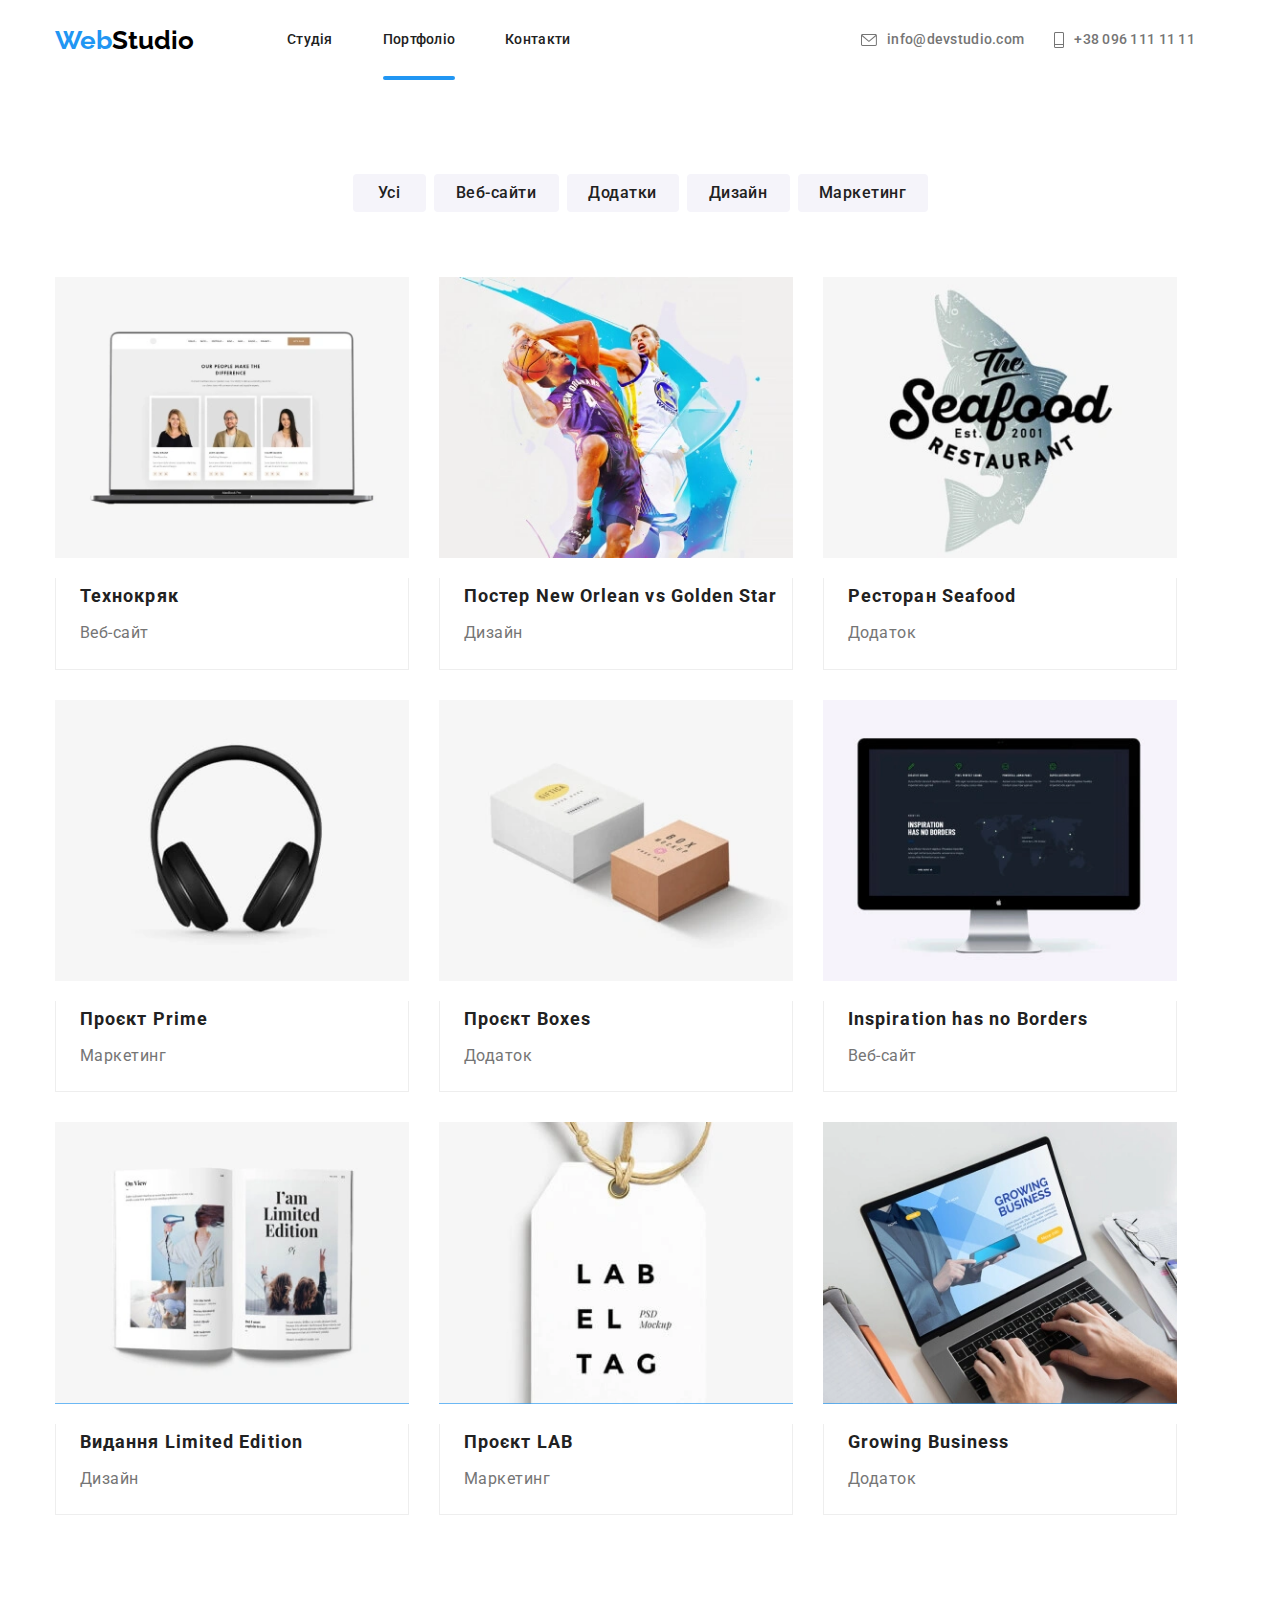
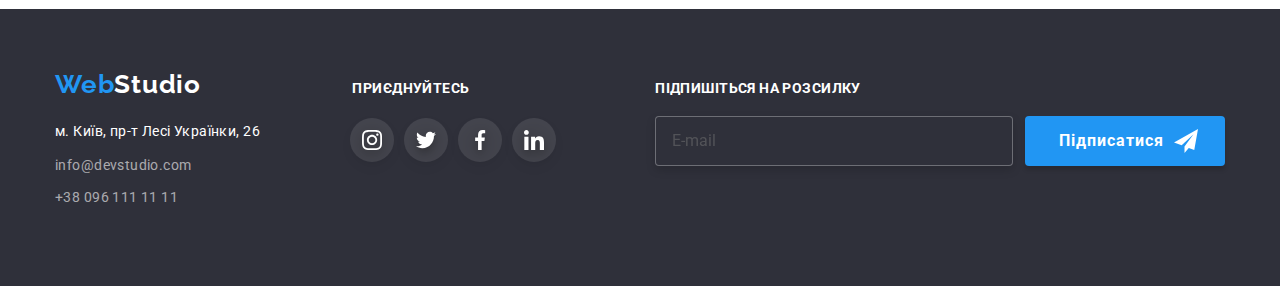
==== commit fdd2745c: "commit 0.7 HW-8" ====
--- a/portfolio.html
+++ b/portfolio.html
@@ -13,11 +13,12 @@
     <link rel="stylesheet" href="css/main.min.css" />
   </head>
   <body>
-    <header class="inner">
-      <div class="header-inner container">
+    <header>
+      <div class="header-inner container ">
         <nav class="header-nav">
           <a class="logo" href="index.html"
             ><span class="web">Web</span><span class="studio">Studio</span></a>
+           
 
           <ul class="header-nav__list">
             <li class="header-nav__link">
@@ -49,7 +50,80 @@
             </a>
           </li>
         </ul>
+
+        <button class="burger js-open-menu">
+          <span class="burger__line"></span>
+        </button>
       </div>
+
+      <div class="mob-menu js-menu-container">
+        <button class="mob-menu__close js-close-menu">
+          <svg
+            fill="currentColor"
+            viewBox="0 0 20 20"
+            xmlns="http://www.w3.org/2000/svg"
+            width="24"
+            height="24"
+          >
+            <path
+              fill-rule="evenodd"
+              d="M4.293 4.293a1 1 0 011.414 0L10 8.586l4.293-4.293a1 1 0 111.414 1.414L11.414 10l4.293 4.293a1 1 0 01-1.414 1.414L10 11.414l-4.293 4.293a1 1 0 01-1.414-1.414L8.586 10 4.293 5.707a1 1 0 010-1.414z"
+              clip-rule="evenodd"
+            ></path>
+          </svg>
+        </button>
+
+        <div class="mob-menu__body">
+          <ul class="mob-menu__list">
+            <li class="mob-menu__link">
+              <a href="index.html" class="mob-link">Студія</a>
+            </li>
+            <li class="mob-menu__link">
+              <a href="portfolio.html" class="mob-link active">Портфоліо</a>
+            </li>
+            <li class="mob-menu__link">
+              <a href=".html" class="mob-link">Контакти</a>
+            </li>
+          </ul>
+        
+
+          <ul class="mob-contacts">
+          <li class="mob-contacts__item">
+            <a href="tell:+380961111111" class="contacts-link">
+              +38 096 111 11 11
+            </a>
+          </li>
+          <li class="mob-contacts__item">
+            <a href="mailto:info@devstudio.com" class="contacts-mail">
+              info@devstudio.com
+            </a>
+          </li>
+        </ul>
+
+          <ul class="social-mob">
+            <li class="social-mob__link">
+              <a class="link-mob" href="https://www.instagram.com">
+                Instagram
+              </a>
+            </li>
+            <li class="social-mob__link">
+              <a class="link-mob" href="https://twitter.com">
+                Twitter
+              </a>
+            </li>
+            <li class="social-mob__link">
+              <a class="link-mob" href="https://facebook.com">
+                Facebook
+              </a>
+            </li>
+            <li class="social-mob__link">
+              <a class="link-mob" href="https://www.linkedin.com">
+                LinkedIn
+              </a>
+            </li>
+          </ul>
+         </div>
+        </div>
     </header>
 
     <main class="portfolio">
--- a/css/main.min.css
+++ b/css/main.min.css
@@ -1 +1 @@
-/*! modern-normalize v1.1.0 | MIT License | https://github.com/sindresorhus/modern-normalize */*,::after,::before{box-sizing:border-box}html{-moz-tab-size:4;tab-size:4}html{line-height:1.15;-webkit-text-size-adjust:100%}body{margin:0}body{font-family:system-ui,-apple-system,"Segoe UI",Roboto,Helvetica,Arial,sans-serif,"Apple Color Emoji","Segoe UI Emoji"}hr{height:0;color:inherit}abbr[title]{text-decoration:underline dotted}b,strong{font-weight:bolder}code,kbd,pre,samp{font-family:ui-monospace,SFMono-Regular,Consolas,"Liberation Mono",Menlo,monospace;font-size:1em}small{font-size:80%}sub,sup{font-size:75%;line-height:0;position:relative;vertical-align:baseline}sub{bottom:-0.25em}sup{top:-0.5em}table{text-indent:0;border-color:inherit}button,input,optgroup,select,textarea{font-family:inherit;font-size:100%;line-height:1.15;margin:0}button,select{text-transform:none}[type=button],[type=reset],[type=submit],button{-webkit-appearance:button}::-moz-focus-inner{border-style:none;padding:0}:-moz-focusring{outline:1px dotted ButtonText}:-moz-ui-invalid{box-shadow:none}legend{padding:0}progress{vertical-align:baseline}::-webkit-inner-spin-button,::-webkit-outer-spin-button{height:auto}[type=search]{-webkit-appearance:textfield;outline-offset:-2px}::-webkit-search-decoration{-webkit-appearance:none}::-webkit-file-upload-button{-webkit-appearance:button;font:inherit}summary{display:list-item}body,h1,h2,h3,h4,h5,h6,p,ul,ol,li{margin:0;padding:0}ul,li{list-style-type:none}:root{--bs-blue:#2196F3;--bs-dark:#212121;--bs-approx-grey:#757575;--bs-ghost-white:#F5F4FA;--bs-white:#FFFFFF}body{font-family:"Roboto",sans-serif;position:relative;background:#fff}.container{margin-left:auto;margin-right:auto;padding:0 15px;width:100%}@media screen and (min-width: 480px){.container{width:480px}}@media screen and (min-width: 768px){.container{width:768px}}@media screen and (min-width: 1200px){.container{width:1200px}}header{height:80px;background:#fff;display:flex}.inner{border:1px solid #ececec}.header-nav{display:flex}a{text-decoration:none}.logo{font-family:"Raleway",sans-serif;font-style:normal;font-weight:700;font-size:26px;line-height:1.2;text-decoration:none;padding-top:25px;padding-bottom:24px;margin-right:93px}.web{color:var(--bs-blue)}.studio{color:#000}.header-container{display:flex;margin:32px 344px 32px 0}.header-nav__list{display:flex}.header-nav__link{margin-right:50px;font-family:"Roboto",sans-serif;font-style:normal;font-weight:500;font-size:14px;line-height:1.1;letter-spacing:.02em;padding-top:32px;padding-bottom:32px}.link{text-decoration:none;color:var(--bs-dark)}.link:hover,.link:focus{color:var(--bs-blue)}.header-nav .link{position:relative;padding:32px 0}.header-nav .link::before,.header-nav .active::before{content:"";position:absolute;width:0;height:4px;border-radius:2px;bottom:-1px;left:0;background-color:var(--bs-blue);transition:width 250ms cubic-bezier(0.4, 0, 0.2, 1)}.header-nav .active::before{width:100%}.header-nav .link:hover::before,.header-nav .link:focus::before{width:100%}.active:visited{color:var(--bs-blue)}.header-inner{display:flex}.contacts{margin-left:auto}@media screen and (min-width: 480px)and (max-width: 767px){.contacts{display:flex}}@media screen and (min-width: 1200px){.contacts{display:flex}}@media screen and (min-width: 768px)and (max-width: 1199px){.contacts{padding-top:21px}}.contact-link{margin-right:30px;font-family:"Roboto",sans-serif;font-style:normal;font-weight:500;font-size:14px;line-height:1.1;letter-spacing:.02em;color:var(--bs-approx-grey);text-decoration:none;padding-top:32px;padding-bottom:32px;display:flex;flex-direction:row-reverse;transition:color 250ms cubic-bezier(0.4, 0, 0.2, 1)}.contact-link:hover,.contact-link:focus{color:var(--bs-blue)}@media screen and (min-width: 768px)and (max-width: 1199px){.contact-link{font-size:12px;line-height:14px;padding-bottom:7px;padding-top:0}}.contacts__item{color:var(--bs-approx-grey)}.contacts__icon{margin-right:10px;fill:currentColor;margin-bottom:auto;margin-top:auto}@media screen and (max-width: 767px){.header-nav,.contacts{display:none}}.burger{width:40px;height:40px;padding:0;margin-left:auto;display:flex;align-items:center;justify-content:center;border:none;cursor:pointer;position:relative;background-color:rgba(0,0,0,0)}@media screen and (min-width: 768px){.burger{display:none}}.burger__line{position:relative;display:block;width:100%;height:3px;background-color:var(--bs-blue)}.burger__line::after,.burger__line::before{position:absolute;content:"";background-color:var(--bs-blue);width:100%;height:3px;left:0}.burger__line::after{top:-15px}.burger__line::before{bottom:-15px}.mob-menu{position:fixed;right:0;top:0;height:100vh;width:100%;transform:translate(100%);background-color:#fff;transition:transform 250ms cubic-bezier(0.4, 0, 0.2, 1)}.mob-menu.is-open{transform:translate(0)}.mob-menu__body{position:relative;max-width:480px;width:100%;margin-left:auto;margin-right:auto;padding:0 10px}.mob-menu__close{position:absolute;right:0;top:0}.mob-menu__close:hover,.mob-menu__close:focus{color:var(--bs-blue)}.contacts-link{font-family:"Roboto";font-style:normal;font-weight:500;font-size:34px;line-height:40px;letter-spacing:.02em;color:#2196f3}.mob-contacts{margin-bottom:64px}.mob-contacts__item{display:flex;margin-bottom:32px;margin-left:40px}@media screen and (min-width: 320px){.mob-contacts__item{margin-left:0;justify-content:center}}.contacts-mail{font-family:"Roboto";font-style:normal;font-weight:500;font-size:24px;line-height:28px;letter-spacing:.02em;color:#757575}.mob-link{font-family:"Roboto";font-style:normal;font-weight:500;font-size:40px;line-height:47px;letter-spacing:.02em;color:#212121}.mob-menu__link{margin-bottom:32px;margin-left:40px}.mob-menu__list{margin-top:48px;margin-bottom:306px}.link-mob{font-family:"Roboto";font-style:normal;font-weight:500;font-size:18px;line-height:22px;letter-spacing:.02em;color:#2196f3}.social-mob__link:not(:last-child){border-right:1px solid rgba(33,33,33,.2);padding-right:10px}.social-mob{display:flex;gap:10px;margin-left:40px}@media screen and (min-width: 320px){.social-mob{margin-left:0;flex-wrap:wrap;justify-content:center}}.banner{display:flex;top:80px;padding-bottom:60px}@media screen and (min-width: 768px){.banner{padding-bottom:60px}}@media screen and (min-width: 1200px){.banner{padding-bottom:94px}}.banner__box{margin-left:auto;margin-right:auto;padding:0 15px;width:100%}@media screen and (min-width: 1200px){.banner__box{padding:0}}.banner-container{width:480px;margin-left:auto;margin-right:auto;padding:200px 0;display:block;max-width:100%;background:linear-gradient(rgba(47, 48, 58, 0.4), rgba(47, 48, 58, 0.4)),url("../images/banner.jpg") no-repeat center/cover,#2f303a}@media screen and (min-width: 768px){.banner-container{width:768px}}@media screen and (min-width: 1200px){.banner-container{width:1600px}}@media(min-device-pixel-ratio: 2),(min-resolution: 192dpi),(min-resolution: 2dppx){.banner-container{background:linear-gradient(rgba(47, 48, 58, 0.4), rgba(47, 48, 58, 0.4)),url("../images/Header-480@2x.jpg") no-repeat center/cover,#2f303a}}@media screen and (min-width: 768px){.banner-container{background:linear-gradient(rgba(47, 48, 58, 0.4), rgba(47, 48, 58, 0.4)),url("../images/Header-768.jpg") no-repeat center/cover,#2f303a}}@media screen and (min-width: 768px)and (min-device-pixel-ratio: 2),screen and (min-width: 768px)and (min-resolution: 192dpi),screen and (min-width: 768px)and (min-resolution: 2dppx){.banner-container{background:linear-gradient(rgba(47, 48, 58, 0.4), rgba(47, 48, 58, 0.4)),url("../images/Header-768@2x.jpg") no-repeat center/cover,#2f303a}}@media screen and (min-width: 1200px){.banner-container{background:linear-gradient(rgba(47, 48, 58, 0.4), rgba(47, 48, 58, 0.4)),url("../images/Header-1200.jpg") no-repeat center/cover,#2f303a}}@media screen and (min-width: 1200px)and (min-device-pixel-ratio: 2),screen and (min-width: 1200px)and (min-resolution: 192dpi),screen and (min-width: 1200px)and (min-resolution: 2dppx){.banner-container{background:linear-gradient(rgba(47, 48, 58, 0.4), rgba(47, 48, 58, 0.4)),url("../images/Header-1200@2x.jpg") no-repeat center/cover,#2f303a}}.hero{margin-left:auto;margin-right:auto}@media screen and (min-width: 768px){.hero{width:360px}}@media screen and (min-width: 1200px){.hero{width:696px}}.banner-title{font-family:"Roboto",sans-serif;font-style:normal;font-weight:900;font-size:26px;line-height:42px;text-align:center;letter-spacing:.06em;text-transform:uppercase;color:var(--bs-white);margin-bottom:30px}@media screen and (min-width: 1200px){.banner-title{font-size:44px;line-height:60px}}.banner-btn{background:var(--bs-blue);box-shadow:0px 4px 4px rgba(0,0,0,.15);border-radius:4px;border-color:var(--bs-blue);color:var(--bs-white);font-family:"Roboto",sans-serif;font-style:normal;font-weight:700;font-size:16px;line-height:1.9;align-items:center;text-align:center;cursor:pointer;width:216px;height:50px;margin-right:auto;display:flex;margin-left:auto;justify-content:center;transition:color 250ms cubic-bezier(0.4, 0, 0.2, 1)}.banner-btn:hover,.banner-btn:focus{color:var(--bs-white);background:#188ce8}.peculiarities-title{display:none}@media screen and (min-width: 768px){.feature__list{display:flex;flex-wrap:wrap;justify-content:space-between}}@media screen and (min-width: 1200px){.feature__list{display:flex;justify-content:center;flex-wrap:nowrap}}.item-icon{width:450px;margin-bottom:30px}@media screen and (min-width: 320px){.item-icon{width:290px}}@media screen and (min-width: 768px){.item-icon{width:354px}}@media screen and (min-width: 1200px){.item-icon{width:270px;margin-right:30px}}.feature-title{font-family:"Roboto",sans-serif;font-style:normal;font-weight:700;font-size:14px;line-height:1.1;letter-spacing:.03em;text-transform:uppercase;color:var(--bs-dark);margin-bottom:10px;width:450px;display:flex;justify-content:center}@media screen and (min-width: 320px){.feature-title{width:290px}}@media screen and (min-width: 768px){.feature-title{width:354px}}@media screen and (min-width: 1200px){.feature-title{width:270px;margin-right:30px}}.description-title{font-family:"Roboto",sans-serif;font-size:14px;line-height:1.7;letter-spacing:.03em;color:var(--bs-approx-grey);width:450px}@media screen and (min-width: 320px){.description-title{width:290px}}@media screen and (min-width: 768px){.description-title{width:354px}}@media screen and (min-width: 1200px){.description-title{width:270px;margin-right:30px}}.row-img{display:flex;justify-content:center}@media screen and (min-width: 1200px){.row-img{justify-content:flex-start}}.peculiarities__icon{background:#f5f4fa;color:212121;border-radius:4px;margin-bottom:30px;display:flex;justify-content:center;width:450px;height:120px}@media screen and (min-width: 320px){.peculiarities__icon{width:290px}}@media screen and (min-width: 768px){.peculiarities__icon{width:354px}}@media screen and (min-width: 1200px){.peculiarities__icon{width:270px;margin-right:30px}}.medium__icon{margin:auto;fill:currentColor}.peculiarities{padding-bottom:60px}@media screen and (min-width: 768px){.peculiarities{padding-bottom:60px}}@media screen and (min-width: 1200px){.peculiarities{padding-bottom:94px}}.doing{padding-bottom:94px}@media screen and (min-width: 320px)and (max-width: 1199px){.doing{display:none}}@media screen and (min-width: 480px)and (max-width: 1199px){.doing{display:none}}@media screen and (min-width: 768px)and (max-width: 1199px){.doing{display:none}}.overlay-text{font-family:"Roboto";font-style:normal;font-weight:700;font-size:14px;line-height:16px;text-align:center;letter-spacing:.03em;text-transform:uppercase;color:#fff;display:flex;justify-content:center;margin:27px 0}.box-title{font-family:"Roboto",sans-serif;font-style:normal;font-weight:700;font-size:36px;line-height:1.2;text-align:center;color:var(--bs-dark);display:flex;justify-content:center;margin-bottom:50px}.box{display:flex}img{display:block;max-width:100%;height:auto}.img-applications{width:370px;height:294px;left:215px;top:1108px;margin-right:30px}.img-phone{width:370px;height:294px;left:615px;top:1108px;margin-right:30px}.img-design{width:370px;height:294px;left:1015px;top:1108px}.overlay-link{position:relative;margin:0 auto}.overlay-box{position:absolute;bottom:0;left:0;width:370px;height:70px;background:rgba(47,48,58,.8)}.team{background:var(--bs-ghost-white);padding-bottom:60px}@media screen and (min-width: 768px){.team{padding-bottom:60px}}@media screen and (min-width: 1200px){.team{padding-bottom:94px}}.team-title{font-family:"Roboto",sans-serif;font-style:normal;font-weight:700;font-size:36px;line-height:1.2;text-align:center;color:var(--bs-dark);left:668px;padding-bottom:50px;padding-top:94px}@media screen and (min-width: 768px)and (max-width: 1199px){.team-row{display:flex;flex-wrap:wrap;justify-content:space-between}}@media screen and (min-width: 1200px){.team-row{display:flex}}.team-card{width:450px;margin-bottom:30px;background:var(--bs-white);box-shadow:0px 1px 3px rgba(0,0,0,.12),0px 1px 1px rgba(0,0,0,.14),0px 2px 1px rgba(0,0,0,.2);border-radius:0px 0px 4px 4px}@media screen and (min-width: 320px)and (max-width: 479px){.team-card{width:290px}}@media screen and (min-width: 768px){.team-card{width:354px}}@media screen and (min-width: 1200px){.team-card{width:270px;margin-right:30px}}.social-group{display:flex;justify-content:space-evenly;fill:#afb1b8;padding:10px 32px}.name{font-family:"Roboto",sans-serif;font-style:normal;font-weight:500;font-size:16px;line-height:1.2;text-align:center;color:var(--bs-dark);margin-top:30px;margin-bottom:10px}.profession{font-family:"Roboto",sans-serif;font-size:16px;line-height:1.2;text-align:center;color:var(--bs-approx-grey);margin-bottom:16px}.img-card{margin:auto}.clients{padding-bottom:60px}@media screen and (min-width: 768px){.clients{padding-bottom:60px}}@media screen and (min-width: 1200px){.clients{padding-bottom:94px}}.clients-title{display:flex;justify-content:center;margin-top:94px;margin-bottom:50px}.clients-item{display:flex;justify-content:space-evenly;color:#afb1b8;flex-wrap:wrap}@media screen and (min-width: 768px){.clients-item{display:flex;color:#afb1b8;flex-wrap:wrap;justify-content:center}}@media screen and (min-width: 1200px){.clients-item{display:flex;justify-content:space-evenly;color:#afb1b8}}.client-icon{box-sizing:border-box;margin:auto;fill:currentColor}.clients-link{border:1px solid #afb1b8;border-radius:4px;width:170px;height:92px;text-align:center;box-sizing:border-box;display:flex;transition:color 250ms cubic-bezier(0.4, 0, 0.2, 1);margin-bottom:30px}.clients-link:hover,.clients-link:focus{background-color:#fff;color:#2196f3;cursor:pointer;border-color:#2196f3}@media screen and (min-width: 768px)and (max-width: 1199px){.clients-link{margin-right:30px}}.link-svg{width:44px;height:44px;border-radius:50%;color:#afb1b8;display:flex;justify-content:center;align-items:center;transition:color 250ms cubic-bezier(0.4, 0, 0.2, 1)}.link-svg:hover,.link-svg:focus{background-color:#2196f3;color:#fff}.instagram,.twitter,.facebook,.linkedin{fill:currentColor}footer{background:#2f303a}.address-container{padding-top:60px}@media screen and (min-width: 768px)and (max-width: 1199px){address{display:flex;justify-content:flex-start}}.address{font-style:normal;margin-top:20px}.logo-address{font-family:"Raleway",sans-serif;font-style:normal;font-weight:700;font-size:24px;line-height:28px;text-align:center;letter-spacing:.03em;color:var(--bs-blue);text-decoration:none}@media screen and (min-width: 320px){.logo-address{display:flex;justify-content:center}}@media screen and (min-width: 480px)and (max-width: 1199px){.logo-address{display:flex;justify-content:center}}@media screen and (min-width: 768px){.logo-address{display:flex}}@media screen and (min-width: 1200px){.logo-address{font-size:26px;line-height:31px;display:flex;justify-content:flex-start}}@media screen and (min-width: 768px)and (max-width: 1199px){.footer-content{display:flex;justify-content:space-evenly}}.address-map,.footer-mail{margin-bottom:8px}@media screen and (min-width: 320px){.address-map,.footer-mail{display:flex;justify-content:center}}@media screen and (min-width: 480px)and (max-width: 1199px){.address-map,.footer-mail{display:flex;justify-content:center}}@media screen and (min-width: 1200px){.address-map,.footer-mail{margin-bottom:9px;display:flex;justify-content:flex-start}}@media screen and (min-width: 320px){.footer-tell{margin-bottom:60px;display:flex;justify-content:center}}@media screen and (min-width: 480px)and (max-width: 1199px){.footer-tell{margin-bottom:60px;display:flex;justify-content:center}}@media screen and (min-width: 1200px){.footer-tell{display:flex;justify-content:flex-start;margin-bottom:0}}.studio-footer{color:var(--bs-white)}.maps{font-family:"Roboto",sans-serif;font-size:14px;line-height:1.7;letter-spacing:.03em;color:var(--bs-white);text-decoration:none;transition:color 250ms cubic-bezier(0.4, 0, 0.2, 1)}.maps:hover,.maps:focus{color:var(--bs-blue)}.address-mail{font-family:"Roboto",sans-serif;font-size:14px;line-height:24px;letter-spacing:.03em;color:rgba(255,255,255,.6);text-decoration:none;transition:color 250ms cubic-bezier(0.4, 0, 0.2, 1)}.address-mail:hover,.address-mail:focus{color:var(--bs-blue)}.address-tell{font-family:"Roboto",sans-serif;font-size:14px;line-height:1.7;letter-spacing:.03em;color:rgba(255,255,255,.6);text-decoration:none;transition:color 250ms cubic-bezier(0.4, 0, 0.2, 1)}.address-tell:hover,.address-tell:focus{color:var(--bs-blue)}@media screen and (min-width: 320px){.send-button{display:flex;justify-content:center;padding-bottom:60px}}@media screen and (min-width: 480px)and (max-width: 1199px){.send-button{display:flex;justify-content:center;padding-bottom:60px}}@media screen and (min-width: 320px){.footer-wrapper{display:flex;justify-content:center;margin-bottom:20px}}@media screen and (min-width: 480px)and (max-width: 1199px){.footer-wrapper{display:flex;justify-content:center;margin-bottom:20px}}.form-footer{font-family:"Roboto";font-style:normal;font-weight:700;font-size:14px;line-height:16px;letter-spacing:.03em;text-transform:uppercase;color:#fff;display:flex}@media screen and (min-width: 320px){.form-footer{justify-content:center;margin-bottom:20px}}@media screen and (min-width: 320px)and (min-width: 480px)and (max-width: 1199px){.form-footer{justify-content:center;margin-bottom:20px}}@media screen and (min-width: 320px)and (min-width: 1200px){.form-footer{justify-content:space-around;margin:-82px 0px 20px 236px}}@media screen and (min-width: 1200px){.check-email{display:flex;justify-content:flex-end;padding-bottom:60px}}.field-footer{width:450px;height:50px;border:1px solid rgba(255,255,255,.3);filter:drop-shadow(0px 4px 4px rgba(0, 0, 0, 0.15));border-radius:4px;background:#2f303a;padding-left:16px;color:rgba(255,255,255,.6);transition:color 250ms cubic-bezier(0.4, 0, 0.2, 1)}.field-footer:hover,.field-footer:focus{cursor:pointer}@media screen and (min-width: 320px){.field-footer{width:290px}}@media screen and (min-width: 1200px){.field-footer{width:358px}}.social-address{color:#fff}@media screen and (min-width: 1200px){.social-address{display:flex;justify-content:center;margin:-130px 0px 0px -372px}}.groups{display:flex}@media screen and (min-width: 320px){.groups{justify-content:center;margin-bottom:60px}}@media screen and (min-width: 480px){.groups{justify-content:center;margin-bottom:60px}}@media screen and (min-width: 1200px){.groups{margin:38px 0px 0px -120px}}.group-tittle{font-family:"Roboto";font-style:normal;font-weight:700;font-size:14px;line-height:16px;letter-spacing:.03em;text-transform:uppercase;display:flex;justify-content:center;margin-bottom:20px}.footer-insta,.footer-twit,.footer-fac{margin-right:10px}.icons{fill:currentColor}.link-svg__icons{width:44px;height:44px;border-radius:50%;background:rgba(255,255,255,.1);color:#fff;filter:drop-shadow(0px 4px 4px rgba(0, 0, 0, 0.25)) drop-shadow(0px 4px 4px rgba(0, 0, 0, 0.25));display:flex;justify-content:center;align-items:center;transition:color 250ms cubic-bezier(0.4, 0, 0.2, 1)}.link-svg__icons:hover,.link-svg__icons:focus{background-color:#2196f3;color:#fff;transition:color 250ms cubic-bezier(0.4, 0, 0.2, 1)}.backdrop{position:fixed;top:0;left:0;right:0;bottom:0;overflow-y:auto;overflow-x:hidden;width:100%;height:100%;z-index:10;background-color:rgba(0,0,0,.2);transition:visibility 250ms cubic-bezier(0.4, 0, 0.2, 1),opacity 250ms cubic-bezier(0.4, 0, 0.2, 1)}.backdrop.is-hidden{visibility:hidden;opacity:0;pointer-events:none}.modal{position:absolute;width:528px;padding:40px;background:#fff;box-shadow:0px 1px 3px rgba(0,0,0,.12),0px 1px 1px rgba(0,0,0,.14),0px 2px 1px rgba(0,0,0,.2);border-radius:4px;left:50%;top:50%;transform:translate(-50%, -50%)}@media screen and (min-width: 480px)and (max-width: 1199px){.modal{width:450px}}.close{position:absolute;width:30px;height:30px;right:8px;top:8px;border-radius:50%;background-color:#fff;border:1px solid rgba(0,0,0,.1);display:flex;align-items:center;justify-content:center;padding:0;cursor:pointer;outline:none}.close:hover .close-img,.close:focus .close-img{fill:#2196f3}.close-img{margin:auto;transition:fill 250ms cubic-bezier(0.4, 0, 0.2, 1)}.form-title{margin-bottom:12px;font-family:"Roboto";font-style:normal;font-weight:700;font-size:20px;line-height:23px;text-align:center;letter-spacing:.03em;color:#212121}.label{display:block;padding-bottom:4px;font-family:"Roboto";font-style:normal;font-weight:400;font-size:12px;line-height:14px;letter-spacing:.01em;color:#757575}.input-wrapper{position:relative;margin-bottom:10px}.input-icon{position:absolute;left:12px;top:50%;transform:translateY(-50%)}.input{border:1px solid rgba(33,33,33,.2);padding:12px 16px;border-radius:4px;width:100%;height:40px;outline:none;font-size:12px;line-height:14px;letter-spacing:.01em;color:#212121;transition:color 250ms cubic-bezier(0.4, 0, 0.2, 1)}.input-icon{transition:fill 250ms cubic-bezier(0.4, 0, 0.2, 1)}.input:focus{border-color:#2196f3}.input:focus+.input-icon{fill:#2196f3}.field{padding-left:45px}input::placeholder{color:rgba(117,117,117,.5)}.form-button{display:block;margin:0 auto;padding:10px 52px;font-family:"Roboto";font-style:normal;font-weight:700;font-size:16px;line-height:30px;letter-spacing:.06em;cursor:pointer;color:#fff;width:200px;height:50px;border:#2196f3;background:#2196f3;box-shadow:0px 4px 4px rgba(0,0,0,.15);border-radius:4px}.textarea{height:120px;resize:none;margin-bottom:20px}.check-label{position:relative;display:flex;align-items:center;margin-bottom:40px;color:#757575}@media screen and (min-width: 480px)and (max-width: 1199px){.check-label{font-weight:400;font-size:12px;line-height:14px}}@media screen and (min-width: 1200px){.check-label{justify-content:center}}.check-wrapp{display:block;border:2px solid #212121;border-radius:2px;width:16px;height:15px;margin-right:7px}.input-check{position:absolute;bottom:0;left:0;width:0;opacity:0;height:0}.input-check:checked+.check-wrapp{border:none}.input-check:checked+.check-wrapp .check-icon{opacity:1}.check-link{margin-left:7px;text-decoration-line:underline;color:#2196f3}.check-icon{opacity:0;width:16px;height:15px}.button-send{width:200px;height:50px;border:#2196f3;background:#2196f3;box-shadow:0px 4px 4px rgba(0,0,0,.15);border-radius:4px;margin-left:12px;transition:color 250ms cubic-bezier(0.4, 0, 0.2, 1);cursor:pointer}.button-send:hover,.button-send:focus{color:var(--bs-white);background:#188ce8}.send{font-family:"Roboto";font-style:normal;font-weight:700;font-size:16px;line-height:30px;display:flex;align-items:center;margin-left:28px;letter-spacing:.06em;color:var(--bs-white)}.icon-send{margin-left:10px}.portfolio{padding-bottom:94px}.btn-section{padding-top:94px}.btn-1{width:73px;height:38px}.btn-2{width:125px;height:38px}.btn-3{width:112px;height:38px}.btn-4{width:103px;height:38px}.btn-5{width:130px;height:38px}.hidden{display:none}.btn-list{display:flex;justify-content:center;margin-bottom:50px}@media screen and (min-width: 480px)and (max-width: 767px){.btn-list{flex-wrap:wrap;margin-left:8px;justify-content:flex-start}}.btn__row{border:var(--bs-ghost-white);background:var(--bs-ghost-white);border-radius:4px;font-family:"Roboto",sans-serif;font-style:normal;font-weight:500;font-size:16px;line-height:1.6;text-align:center;letter-spacing:.03em;color:var(--bs-dark);cursor:pointer;transition:color 250ms cubic-bezier(0.4, 0, 0.2, 1)}.btn__row:hover,.btn__row:focus{color:var(--bs-white);background:var(--bs-blue);filter:drop-shadow(0px 4px 4px rgba(0, 0, 0, 0.25))}.btn-active{margin-right:8px}@media screen and (min-width: 480px)and (max-width: 767px){.btn-active{margin-bottom:15px}}.project-row{display:flex;flex-wrap:wrap;gap:30px}.name-box{border:1px solid #eee;border-top:0;padding-bottom:20px}.project-link{display:block;transition:color 250ms cubic-bezier(0.4, 0, 0.2, 1)}.project-link:hover{box-shadow:0px 1px 1px rgba(0,0,0,.12),0px 4px 4px rgba(0,0,0,.06),1px 4px 6px rgba(0,0,0,.16)}.project-link:focus{box-shadow:0px 1px 1px rgba(0,0,0,.12),0px 4px 4px rgba(0,0,0,.06),1px 4px 6px rgba(0,0,0,.16);transition:color 250ms cubic-bezier(0.4, 0, 0.2, 1)}.name-project{font-family:"Roboto",sans-serif;font-style:normal;font-weight:700;font-size:18px;line-height:2;letter-spacing:.06em;color:var(--bs-dark);margin:20px 0px 4px 24px}.profession-project{font-family:"Roboto",sans-serif;font-size:16px;line-height:1.9;letter-spacing:.03em;color:var(--bs-approx-grey);margin:4px 0px 0px 24px}.overlay-img{position:relative;overflow:hidden}.overlay-project{background:rgba(33,150,243,.9);padding:63px 24px;position:absolute;bottom:0;top:0;transform:translateY(100%);height:100%;width:100%;transition:transform 250ms cubic-bezier(0.4, 0, 0.2, 1)}.project-link:hover .overlay-project,.project-link:focus .overlay-project{transform:translateY(0)}.overlay-desc{font-family:"Roboto";font-style:normal;font-weight:400;font-size:18px;line-height:28px;letter-spacing:.03em;color:#fff}@media screen and (min-width: 768px){.list{width:354px}}/*# sourceMappingURL=main.min.css.map */+/*! modern-normalize v1.1.0 | MIT License | https://github.com/sindresorhus/modern-normalize */*,::after,::before{box-sizing:border-box}html{-moz-tab-size:4;tab-size:4}html{line-height:1.15;-webkit-text-size-adjust:100%}body{margin:0}body{font-family:system-ui,-apple-system,"Segoe UI",Roboto,Helvetica,Arial,sans-serif,"Apple Color Emoji","Segoe UI Emoji"}hr{height:0;color:inherit}abbr[title]{text-decoration:underline dotted}b,strong{font-weight:bolder}code,kbd,pre,samp{font-family:ui-monospace,SFMono-Regular,Consolas,"Liberation Mono",Menlo,monospace;font-size:1em}small{font-size:80%}sub,sup{font-size:75%;line-height:0;position:relative;vertical-align:baseline}sub{bottom:-0.25em}sup{top:-0.5em}table{text-indent:0;border-color:inherit}button,input,optgroup,select,textarea{font-family:inherit;font-size:100%;line-height:1.15;margin:0}button,select{text-transform:none}[type=button],[type=reset],[type=submit],button{-webkit-appearance:button}::-moz-focus-inner{border-style:none;padding:0}:-moz-focusring{outline:1px dotted ButtonText}:-moz-ui-invalid{box-shadow:none}legend{padding:0}progress{vertical-align:baseline}::-webkit-inner-spin-button,::-webkit-outer-spin-button{height:auto}[type=search]{-webkit-appearance:textfield;outline-offset:-2px}::-webkit-search-decoration{-webkit-appearance:none}::-webkit-file-upload-button{-webkit-appearance:button;font:inherit}summary{display:list-item}body,h1,h2,h3,h4,h5,h6,p,ul,ol,li{margin:0;padding:0}ul,li{list-style-type:none}:root{--bs-blue:#2196F3;--bs-dark:#212121;--bs-approx-grey:#757575;--bs-ghost-white:#F5F4FA;--bs-white:#FFFFFF}body{font-family:"Roboto",sans-serif;position:relative;background:#fff}.container{margin-left:auto;margin-right:auto;padding:0 15px;width:100%}@media screen and (min-width: 480px){.container{width:480px}}@media screen and (min-width: 768px){.container{width:768px}}@media screen and (min-width: 1200px){.container{width:1200px}}header{height:80px;background:#fff;display:flex}.inner{border:1px solid #ececec}.header-nav{display:flex}a{text-decoration:none}.logo{font-family:"Raleway",sans-serif;font-style:normal;font-weight:700;font-size:26px;line-height:1.2;text-decoration:none;padding-top:25px;padding-bottom:24px;margin-right:93px}.web{color:var(--bs-blue)}.studio{color:#000}.header-container{display:flex;margin:32px 344px 32px 0}.header-nav__list{display:flex}.header-nav__link{margin-right:50px;font-family:"Roboto",sans-serif;font-style:normal;font-weight:500;font-size:14px;line-height:1.1;letter-spacing:.02em;padding-top:32px;padding-bottom:32px}.link{text-decoration:none;color:var(--bs-dark)}.link:hover,.link:focus{color:var(--bs-blue)}.header-nav .link{position:relative;padding:32px 0}.header-nav .link::before,.header-nav .active::before{content:"";position:absolute;width:0;height:4px;border-radius:2px;bottom:-1px;left:0;background-color:var(--bs-blue);transition:width 250ms cubic-bezier(0.4, 0, 0.2, 1)}.header-nav .active::before{width:100%}.header-nav .link:hover::before,.header-nav .link:focus::before{width:100%}.active:visited{color:var(--bs-blue)}.header-inner{display:flex}.contacts{margin-left:auto}@media screen and (min-width: 480px)and (max-width: 767px){.contacts{display:flex}}@media screen and (min-width: 1200px){.contacts{display:flex}}@media screen and (min-width: 768px)and (max-width: 1199px){.contacts{padding-top:21px}}.contact-link{margin-right:30px;font-family:"Roboto",sans-serif;font-style:normal;font-weight:500;font-size:14px;line-height:1.1;letter-spacing:.02em;color:var(--bs-approx-grey);text-decoration:none;padding-top:32px;padding-bottom:32px;display:flex;flex-direction:row-reverse;transition:color 250ms cubic-bezier(0.4, 0, 0.2, 1)}.contact-link:hover,.contact-link:focus{color:var(--bs-blue)}@media screen and (min-width: 768px)and (max-width: 1199px){.contact-link{font-size:12px;line-height:14px;padding-bottom:7px;padding-top:0}}.contacts__item{color:var(--bs-approx-grey)}.contacts__icon{margin-right:10px;fill:currentColor;margin-bottom:auto;margin-top:auto}@media screen and (max-width: 767px){.header-nav,.contacts{display:none}}.burger{width:40px;height:40px;padding:0;margin-left:auto;display:flex;align-items:center;justify-content:center;border:none;cursor:pointer;position:relative;background-color:rgba(0,0,0,0)}@media screen and (min-width: 768px){.burger{display:none}}.burger__line{position:relative;display:block;width:100%;height:3px;background-color:var(--bs-blue)}.burger__line::after,.burger__line::before{position:absolute;content:"";background-color:var(--bs-blue);width:100%;height:3px;left:0}.burger__line::after{top:-15px}.burger__line::before{bottom:-15px}.mob-menu{position:fixed;right:0;top:0;height:100vh;width:100%;transform:translate(100%);background-color:#fff;transition:transform 250ms cubic-bezier(0.4, 0, 0.2, 1)}.mob-menu.is-open{transform:translate(0)}.mob-menu__body{position:relative;max-width:480px;width:100%;margin-left:auto;margin-right:auto;padding:0 10px}.mob-menu__close{position:absolute;right:0;top:0}.mob-menu__close:hover,.mob-menu__close:focus{color:var(--bs-blue)}.contacts-link{font-family:"Roboto";font-style:normal;font-weight:500;font-size:34px;line-height:40px;letter-spacing:.02em;color:#2196f3}.mob-contacts{margin-bottom:64px}.mob-contacts__item{display:flex;margin-bottom:32px;margin-left:40px}@media screen and (min-width: 320px){.mob-contacts__item{margin-left:0;justify-content:center}}.contacts-mail{font-family:"Roboto";font-style:normal;font-weight:500;font-size:24px;line-height:28px;letter-spacing:.02em;color:#757575}.mob-link{font-family:"Roboto";font-style:normal;font-weight:500;font-size:40px;line-height:47px;letter-spacing:.02em;color:#212121}.mob-menu__link{margin-bottom:32px;margin-left:40px}.mob-menu__list{margin-top:48px;margin-bottom:306px}.link-mob{font-family:"Roboto";font-style:normal;font-weight:500;font-size:18px;line-height:22px;letter-spacing:.02em;color:#2196f3}.social-mob__link:not(:last-child){border-right:1px solid rgba(33,33,33,.2);padding-right:10px}.social-mob{display:flex;gap:10px;margin-left:40px}@media screen and (min-width: 320px){.social-mob{margin-left:0;flex-wrap:wrap;justify-content:center}}.banner{display:flex;top:80px;padding-bottom:60px}@media screen and (min-width: 768px){.banner{padding-bottom:60px}}@media screen and (min-width: 1200px){.banner{padding-bottom:94px}}.banner__box{margin-left:auto;margin-right:auto;padding:0 15px;width:100%}@media screen and (min-width: 1200px){.banner__box{padding:0}}.banner-container{width:480px;margin-left:auto;margin-right:auto;padding:200px 0;display:block;max-width:100%;background:linear-gradient(rgba(47, 48, 58, 0.4), rgba(47, 48, 58, 0.4)),url("../images/banner.jpg") no-repeat center/cover,#2f303a}@media screen and (min-width: 768px){.banner-container{width:768px}}@media screen and (min-width: 1200px){.banner-container{width:1600px}}@media(min-device-pixel-ratio: 2),(min-resolution: 192dpi),(min-resolution: 2dppx){.banner-container{background:linear-gradient(rgba(47, 48, 58, 0.4), rgba(47, 48, 58, 0.4)),url("../images/Header-480@2x.jpg") no-repeat center/cover,#2f303a}}@media screen and (min-width: 768px){.banner-container{background:linear-gradient(rgba(47, 48, 58, 0.4), rgba(47, 48, 58, 0.4)),url("../images/Header-768.jpg") no-repeat center/cover,#2f303a}}@media screen and (min-width: 768px)and (min-device-pixel-ratio: 2),screen and (min-width: 768px)and (min-resolution: 192dpi),screen and (min-width: 768px)and (min-resolution: 2dppx){.banner-container{background:linear-gradient(rgba(47, 48, 58, 0.4), rgba(47, 48, 58, 0.4)),url("../images/Header-768@2x.jpg") no-repeat center/cover,#2f303a}}@media screen and (min-width: 1200px){.banner-container{background:linear-gradient(rgba(47, 48, 58, 0.4), rgba(47, 48, 58, 0.4)),url("../images/Header-1200.jpg") no-repeat center/cover,#2f303a}}@media screen and (min-width: 1200px)and (min-device-pixel-ratio: 2),screen and (min-width: 1200px)and (min-resolution: 192dpi),screen and (min-width: 1200px)and (min-resolution: 2dppx){.banner-container{background:linear-gradient(rgba(47, 48, 58, 0.4), rgba(47, 48, 58, 0.4)),url("../images/Header-1200@2x.jpg") no-repeat center/cover,#2f303a}}.hero{margin-left:auto;margin-right:auto}@media screen and (min-width: 768px){.hero{width:360px}}@media screen and (min-width: 1200px){.hero{width:696px}}.banner-title{font-family:"Roboto",sans-serif;font-style:normal;font-weight:900;font-size:26px;line-height:42px;text-align:center;letter-spacing:.06em;text-transform:uppercase;color:var(--bs-white);margin-bottom:30px}@media screen and (min-width: 1200px){.banner-title{font-size:44px;line-height:60px}}.banner-btn{background:var(--bs-blue);box-shadow:0px 4px 4px rgba(0,0,0,.15);border-radius:4px;border-color:var(--bs-blue);color:var(--bs-white);font-family:"Roboto",sans-serif;font-style:normal;font-weight:700;font-size:16px;line-height:1.9;align-items:center;text-align:center;cursor:pointer;width:216px;height:50px;margin-right:auto;display:flex;margin-left:auto;justify-content:center;transition:color 250ms cubic-bezier(0.4, 0, 0.2, 1)}.banner-btn:hover,.banner-btn:focus{color:var(--bs-white);background:#188ce8}.peculiarities-title{display:none}@media screen and (min-width: 768px){.feature__list{display:flex;flex-wrap:wrap;justify-content:space-between}}@media screen and (min-width: 1200px){.feature__list{display:flex;justify-content:center;flex-wrap:nowrap}}.item-icon{width:450px;margin-bottom:30px}@media screen and (min-width: 320px){.item-icon{width:290px}}@media screen and (min-width: 768px){.item-icon{width:354px}}@media screen and (min-width: 1200px){.item-icon{width:270px;margin-right:30px}}.feature-title{font-family:"Roboto",sans-serif;font-style:normal;font-weight:700;font-size:14px;line-height:1.1;letter-spacing:.03em;text-transform:uppercase;color:var(--bs-dark);margin-bottom:10px;width:450px;display:flex;justify-content:center}@media screen and (min-width: 320px){.feature-title{width:290px}}@media screen and (min-width: 768px){.feature-title{width:354px}}@media screen and (min-width: 1200px){.feature-title{width:270px;margin-right:30px}}.description-title{font-family:"Roboto",sans-serif;font-size:14px;line-height:1.7;letter-spacing:.03em;color:var(--bs-approx-grey);width:450px}@media screen and (min-width: 320px){.description-title{width:290px}}@media screen and (min-width: 768px){.description-title{width:354px}}@media screen and (min-width: 1200px){.description-title{width:270px;margin-right:30px}}.row-img{display:flex;justify-content:center}@media screen and (min-width: 1200px){.row-img{justify-content:flex-start}}.peculiarities__icon{background:#f5f4fa;color:212121;border-radius:4px;margin-bottom:30px;display:flex;justify-content:center;width:450px;height:120px}@media screen and (min-width: 320px){.peculiarities__icon{width:290px}}@media screen and (min-width: 768px){.peculiarities__icon{width:354px}}@media screen and (min-width: 1200px){.peculiarities__icon{width:270px;margin-right:30px}}.medium__icon{margin:auto;fill:currentColor}.peculiarities{padding-bottom:60px}@media screen and (min-width: 768px){.peculiarities{padding-bottom:60px}}@media screen and (min-width: 1200px){.peculiarities{padding-bottom:94px}}.doing{padding-bottom:94px}@media screen and (min-width: 320px)and (max-width: 1199px){.doing{display:none}}@media screen and (min-width: 480px)and (max-width: 1199px){.doing{display:none}}@media screen and (min-width: 768px)and (max-width: 1199px){.doing{display:none}}.overlay-text{font-family:"Roboto";font-style:normal;font-weight:700;font-size:14px;line-height:16px;text-align:center;letter-spacing:.03em;text-transform:uppercase;color:#fff;display:flex;justify-content:center;margin:27px 0}.box-title{font-family:"Roboto",sans-serif;font-style:normal;font-weight:700;font-size:36px;line-height:1.2;text-align:center;color:var(--bs-dark);display:flex;justify-content:center;margin-bottom:50px}.box{display:flex}img{display:block;max-width:100%;height:auto}.img-applications{width:370px;height:294px;left:215px;top:1108px;margin-right:30px}.img-phone{width:370px;height:294px;left:615px;top:1108px;margin-right:30px}.img-design{width:370px;height:294px;left:1015px;top:1108px}.overlay-link{position:relative;margin:0 auto}.overlay-box{position:absolute;bottom:0;left:0;width:370px;height:70px;background:rgba(47,48,58,.8)}.team{background:var(--bs-ghost-white);padding-bottom:60px}@media screen and (min-width: 768px){.team{padding-bottom:60px}}@media screen and (min-width: 1200px){.team{padding-bottom:94px}}.team-title{font-family:"Roboto",sans-serif;font-style:normal;font-weight:700;font-size:36px;line-height:1.2;text-align:center;color:var(--bs-dark);left:668px;padding-bottom:50px;padding-top:94px}@media screen and (min-width: 768px)and (max-width: 1199px){.team-row{display:flex;flex-wrap:wrap;justify-content:space-between}}@media screen and (min-width: 1200px){.team-row{display:flex}}.team-card{width:450px;margin-bottom:30px;background:var(--bs-white);box-shadow:0px 1px 3px rgba(0,0,0,.12),0px 1px 1px rgba(0,0,0,.14),0px 2px 1px rgba(0,0,0,.2);border-radius:0px 0px 4px 4px}@media screen and (min-width: 320px)and (max-width: 479px){.team-card{width:290px}}@media screen and (min-width: 768px){.team-card{width:354px}}@media screen and (min-width: 1200px){.team-card{width:270px;margin-right:30px}}.social-group{display:flex;justify-content:space-evenly;fill:#afb1b8;padding:10px 32px}.name{font-family:"Roboto",sans-serif;font-style:normal;font-weight:500;font-size:16px;line-height:1.2;text-align:center;color:var(--bs-dark);margin-top:30px;margin-bottom:10px}.profession{font-family:"Roboto",sans-serif;font-size:16px;line-height:1.2;text-align:center;color:var(--bs-approx-grey);margin-bottom:16px}.img-card{margin:auto}.clients{padding-bottom:60px}@media screen and (min-width: 768px){.clients{padding-bottom:60px}}@media screen and (min-width: 1200px){.clients{padding-bottom:94px}}.clients-title{display:flex;justify-content:center;margin-top:94px;margin-bottom:50px}.clients-item{display:flex;justify-content:space-evenly;color:#afb1b8;flex-wrap:wrap}@media screen and (min-width: 768px){.clients-item{display:flex;color:#afb1b8;flex-wrap:wrap;justify-content:center}}@media screen and (min-width: 1200px){.clients-item{display:flex;justify-content:space-evenly;color:#afb1b8}}.client-icon{box-sizing:border-box;margin:auto;fill:currentColor}.clients-link{border:1px solid #afb1b8;border-radius:4px;width:170px;height:92px;text-align:center;box-sizing:border-box;display:flex;transition:color 250ms cubic-bezier(0.4, 0, 0.2, 1);margin-bottom:30px}.clients-link:hover,.clients-link:focus{background-color:#fff;color:#2196f3;cursor:pointer;border-color:#2196f3}@media screen and (min-width: 768px)and (max-width: 1199px){.clients-link{margin-right:30px}}.link-svg{width:44px;height:44px;border-radius:50%;color:#afb1b8;display:flex;justify-content:center;align-items:center;transition:color 250ms cubic-bezier(0.4, 0, 0.2, 1)}.link-svg:hover,.link-svg:focus{background-color:#2196f3;color:#fff}.instagram,.twitter,.facebook,.linkedin{fill:currentColor}footer{background:#2f303a}.address-container{padding-top:60px}@media screen and (min-width: 768px)and (max-width: 1199px){address{display:flex;justify-content:flex-start}}.address{font-style:normal;margin-top:20px}.logo-address{font-family:"Raleway",sans-serif;font-style:normal;font-weight:700;font-size:24px;line-height:28px;text-align:center;letter-spacing:.03em;color:var(--bs-blue);text-decoration:none}@media screen and (min-width: 320px){.logo-address{display:flex;justify-content:center}}@media screen and (min-width: 480px)and (max-width: 1199px){.logo-address{display:flex;justify-content:center}}@media screen and (min-width: 768px){.logo-address{display:flex}}@media screen and (min-width: 1200px){.logo-address{font-size:26px;line-height:31px;display:flex;justify-content:flex-start}}@media screen and (min-width: 768px)and (max-width: 1199px){.footer-content{display:flex;justify-content:space-evenly}}.address-map,.footer-mail{margin-bottom:8px}@media screen and (min-width: 320px){.address-map,.footer-mail{display:flex;justify-content:center}}@media screen and (min-width: 480px)and (max-width: 1199px){.address-map,.footer-mail{display:flex;justify-content:center}}@media screen and (min-width: 1200px){.address-map,.footer-mail{margin-bottom:9px;display:flex;justify-content:flex-start}}@media screen and (min-width: 320px){.footer-tell{margin-bottom:60px;display:flex;justify-content:center}}@media screen and (min-width: 480px)and (max-width: 1199px){.footer-tell{margin-bottom:60px;display:flex;justify-content:center}}@media screen and (min-width: 1200px){.footer-tell{display:flex;justify-content:flex-start;margin-bottom:0}}.studio-footer{color:var(--bs-white)}.maps{font-family:"Roboto",sans-serif;font-size:14px;line-height:1.7;letter-spacing:.03em;color:var(--bs-white);text-decoration:none;transition:color 250ms cubic-bezier(0.4, 0, 0.2, 1)}.maps:hover,.maps:focus{color:var(--bs-blue)}.address-mail{font-family:"Roboto",sans-serif;font-size:14px;line-height:24px;letter-spacing:.03em;color:rgba(255,255,255,.6);text-decoration:none;transition:color 250ms cubic-bezier(0.4, 0, 0.2, 1)}.address-mail:hover,.address-mail:focus{color:var(--bs-blue)}.address-tell{font-family:"Roboto",sans-serif;font-size:14px;line-height:1.7;letter-spacing:.03em;color:rgba(255,255,255,.6);text-decoration:none;transition:color 250ms cubic-bezier(0.4, 0, 0.2, 1)}.address-tell:hover,.address-tell:focus{color:var(--bs-blue)}@media screen and (min-width: 320px){.send-button{display:flex;justify-content:center;padding-bottom:60px}}@media screen and (min-width: 480px)and (max-width: 1199px){.send-button{display:flex;justify-content:center;padding-bottom:60px}}@media screen and (min-width: 320px){.footer-wrapper{display:flex;justify-content:center;margin-bottom:20px}}@media screen and (min-width: 480px)and (max-width: 1199px){.footer-wrapper{display:flex;justify-content:center;margin-bottom:20px}}.form-footer{font-family:"Roboto";font-style:normal;font-weight:700;font-size:14px;line-height:16px;letter-spacing:.03em;text-transform:uppercase;color:#fff;display:flex}@media screen and (min-width: 320px){.form-footer{justify-content:center;margin-bottom:20px}}@media screen and (min-width: 320px)and (min-width: 480px)and (max-width: 1199px){.form-footer{justify-content:center;margin-bottom:20px}}@media screen and (min-width: 320px)and (min-width: 1200px){.form-footer{justify-content:space-around;margin:-82px 0px 20px 236px}}@media screen and (min-width: 1200px){.check-email{display:flex;justify-content:flex-end;padding-bottom:60px}}.field-footer{width:450px;height:50px;border:1px solid rgba(255,255,255,.3);filter:drop-shadow(0px 4px 4px rgba(0, 0, 0, 0.15));border-radius:4px;background:#2f303a;padding-left:16px;color:rgba(255,255,255,.6);transition:color 250ms cubic-bezier(0.4, 0, 0.2, 1)}.field-footer:hover,.field-footer:focus{cursor:pointer}@media screen and (min-width: 320px){.field-footer{width:290px}}@media screen and (min-width: 1200px){.field-footer{width:358px}}.social-address{color:#fff}@media screen and (min-width: 1200px){.social-address{display:flex;justify-content:center;margin:-130px 0px 0px -372px}}.groups{display:flex}@media screen and (min-width: 320px){.groups{justify-content:center;margin-bottom:60px}}@media screen and (min-width: 480px){.groups{justify-content:center;margin-bottom:60px}}@media screen and (min-width: 1200px){.groups{margin:38px 0px 0px -120px}}.group-tittle{font-family:"Roboto";font-style:normal;font-weight:700;font-size:14px;line-height:16px;letter-spacing:.03em;text-transform:uppercase;display:flex;justify-content:center;margin-bottom:20px}.footer-insta,.footer-twit,.footer-fac{margin-right:10px}.icons{fill:currentColor}.link-svg__icons{width:44px;height:44px;border-radius:50%;background:rgba(255,255,255,.1);color:#fff;filter:drop-shadow(0px 4px 4px rgba(0, 0, 0, 0.25)) drop-shadow(0px 4px 4px rgba(0, 0, 0, 0.25));display:flex;justify-content:center;align-items:center;transition:color 250ms cubic-bezier(0.4, 0, 0.2, 1)}.link-svg__icons:hover,.link-svg__icons:focus{background-color:#2196f3;color:#fff;transition:color 250ms cubic-bezier(0.4, 0, 0.2, 1)}.backdrop{position:fixed;top:0;left:0;right:0;bottom:0;overflow-y:auto;overflow-x:hidden;width:100%;height:100%;z-index:10;background-color:rgba(0,0,0,.2);transition:visibility 250ms cubic-bezier(0.4, 0, 0.2, 1),opacity 250ms cubic-bezier(0.4, 0, 0.2, 1)}.backdrop.is-hidden{visibility:hidden;opacity:0;pointer-events:none}.modal{position:absolute;width:528px;padding:40px;background:#fff;box-shadow:0px 1px 3px rgba(0,0,0,.12),0px 1px 1px rgba(0,0,0,.14),0px 2px 1px rgba(0,0,0,.2);border-radius:4px;left:50%;top:50%;transform:translate(-50%, -50%)}@media screen and (min-width: 480px)and (max-width: 1199px){.modal{width:450px}}.close{position:absolute;width:30px;height:30px;right:8px;top:8px;border-radius:50%;background-color:#fff;border:1px solid rgba(0,0,0,.1);display:flex;align-items:center;justify-content:center;padding:0;cursor:pointer;outline:none}.close:hover .close-img,.close:focus .close-img{fill:#2196f3}.close-img{margin:auto;transition:fill 250ms cubic-bezier(0.4, 0, 0.2, 1)}.form-title{margin-bottom:12px;font-family:"Roboto";font-style:normal;font-weight:700;font-size:20px;line-height:23px;text-align:center;letter-spacing:.03em;color:#212121}.label{display:block;padding-bottom:4px;font-family:"Roboto";font-style:normal;font-weight:400;font-size:12px;line-height:14px;letter-spacing:.01em;color:#757575}.input-wrapper{position:relative;margin-bottom:10px}.input-icon{position:absolute;left:12px;top:50%;transform:translateY(-50%)}.input{border:1px solid rgba(33,33,33,.2);padding:12px 16px;border-radius:4px;width:100%;height:40px;outline:none;font-size:12px;line-height:14px;letter-spacing:.01em;color:#212121;transition:color 250ms cubic-bezier(0.4, 0, 0.2, 1)}.input-icon{transition:fill 250ms cubic-bezier(0.4, 0, 0.2, 1)}.input:focus{border-color:#2196f3}.input:focus+.input-icon{fill:#2196f3}.field{padding-left:45px}input::placeholder{color:rgba(117,117,117,.5)}.form-button{display:block;margin:0 auto;padding:10px 52px;font-family:"Roboto";font-style:normal;font-weight:700;font-size:16px;line-height:30px;letter-spacing:.06em;cursor:pointer;color:#fff;width:200px;height:50px;border:#2196f3;background:#2196f3;box-shadow:0px 4px 4px rgba(0,0,0,.15);border-radius:4px}.textarea{height:120px;resize:none;margin-bottom:20px}.check-label{position:relative;display:flex;align-items:center;margin-bottom:40px;color:#757575}@media screen and (min-width: 480px)and (max-width: 1199px){.check-label{font-weight:400;font-size:12px;line-height:14px}}@media screen and (min-width: 1200px){.check-label{justify-content:center}}.check-wrapp{display:block;border:2px solid #212121;border-radius:2px;width:16px;height:15px;margin-right:7px}.input-check{position:absolute;bottom:0;left:0;width:0;opacity:0;height:0}.input-check:checked+.check-wrapp{border:none}.input-check:checked+.check-wrapp .check-icon{opacity:1}.check-link{margin-left:7px;text-decoration-line:underline;color:#2196f3}.check-icon{opacity:0;width:16px;height:15px}.button-send{width:200px;height:50px;border:#2196f3;background:#2196f3;box-shadow:0px 4px 4px rgba(0,0,0,.15);border-radius:4px;margin-left:12px;transition:color 250ms cubic-bezier(0.4, 0, 0.2, 1);cursor:pointer}.button-send:hover,.button-send:focus{color:var(--bs-white);background:#188ce8}.send{font-family:"Roboto";font-style:normal;font-weight:700;font-size:16px;line-height:30px;display:flex;align-items:center;margin-left:28px;letter-spacing:.06em;color:var(--bs-white)}.icon-send{margin-left:10px}.portfolio{padding-bottom:94px}.btn-section{padding-top:94px}.btn-1{width:73px;height:38px}.btn-2{width:125px;height:38px}.btn-3{width:112px;height:38px}.btn-4{width:103px;height:38px}.btn-5{width:130px;height:38px}.hidden{display:none}.btn-list{display:flex;justify-content:center;margin-bottom:50px}@media screen and (min-width: 320px){.btn-list{display:flex;flex-wrap:wrap}}@media screen and (min-width: 480px)and (max-width: 767px){.btn-list{flex-wrap:wrap;margin-left:8px;justify-content:flex-start}}.btn__row{border:var(--bs-ghost-white);background:var(--bs-ghost-white);border-radius:4px;font-family:"Roboto",sans-serif;font-style:normal;font-weight:500;font-size:16px;line-height:1.6;text-align:center;letter-spacing:.03em;color:var(--bs-dark);cursor:pointer;transition:color 250ms cubic-bezier(0.4, 0, 0.2, 1)}.btn__row:hover,.btn__row:focus{color:var(--bs-white);background:var(--bs-blue);filter:drop-shadow(0px 4px 4px rgba(0, 0, 0, 0.25))}.btn-active{margin-right:8px}@media screen and (min-width: 320px){.btn-active{margin-bottom:15px}}@media screen and (min-width: 480px)and (max-width: 767px){.btn-active{margin-bottom:15px}}.project-row{display:flex;flex-wrap:wrap;gap:30px}.name-box{border:1px solid #eee;border-top:0;padding-bottom:20px}.project-link{display:block;transition:color 250ms cubic-bezier(0.4, 0, 0.2, 1)}.project-link:hover{box-shadow:0px 1px 1px rgba(0,0,0,.12),0px 4px 4px rgba(0,0,0,.06),1px 4px 6px rgba(0,0,0,.16)}.project-link:focus{box-shadow:0px 1px 1px rgba(0,0,0,.12),0px 4px 4px rgba(0,0,0,.06),1px 4px 6px rgba(0,0,0,.16);transition:color 250ms cubic-bezier(0.4, 0, 0.2, 1)}.name-project{font-family:"Roboto",sans-serif;font-style:normal;font-weight:700;font-size:18px;line-height:2;letter-spacing:.06em;color:var(--bs-dark);margin:20px 0px 4px 24px}.profession-project{font-family:"Roboto",sans-serif;font-size:16px;line-height:1.9;letter-spacing:.03em;color:var(--bs-approx-grey);margin:4px 0px 0px 24px}.overlay-img{position:relative;overflow:hidden}.overlay-project{background:rgba(33,150,243,.9);padding:63px 24px;position:absolute;bottom:0;top:0;transform:translateY(100%);height:100%;width:100%;transition:transform 250ms cubic-bezier(0.4, 0, 0.2, 1)}.project-link:hover .overlay-project,.project-link:focus .overlay-project{transform:translateY(0)}.overlay-desc{font-family:"Roboto";font-style:normal;font-weight:400;font-size:18px;line-height:28px;letter-spacing:.03em;color:#fff}@media screen and (min-width: 768px){.list{width:354px}}/*# sourceMappingURL=main.min.css.map */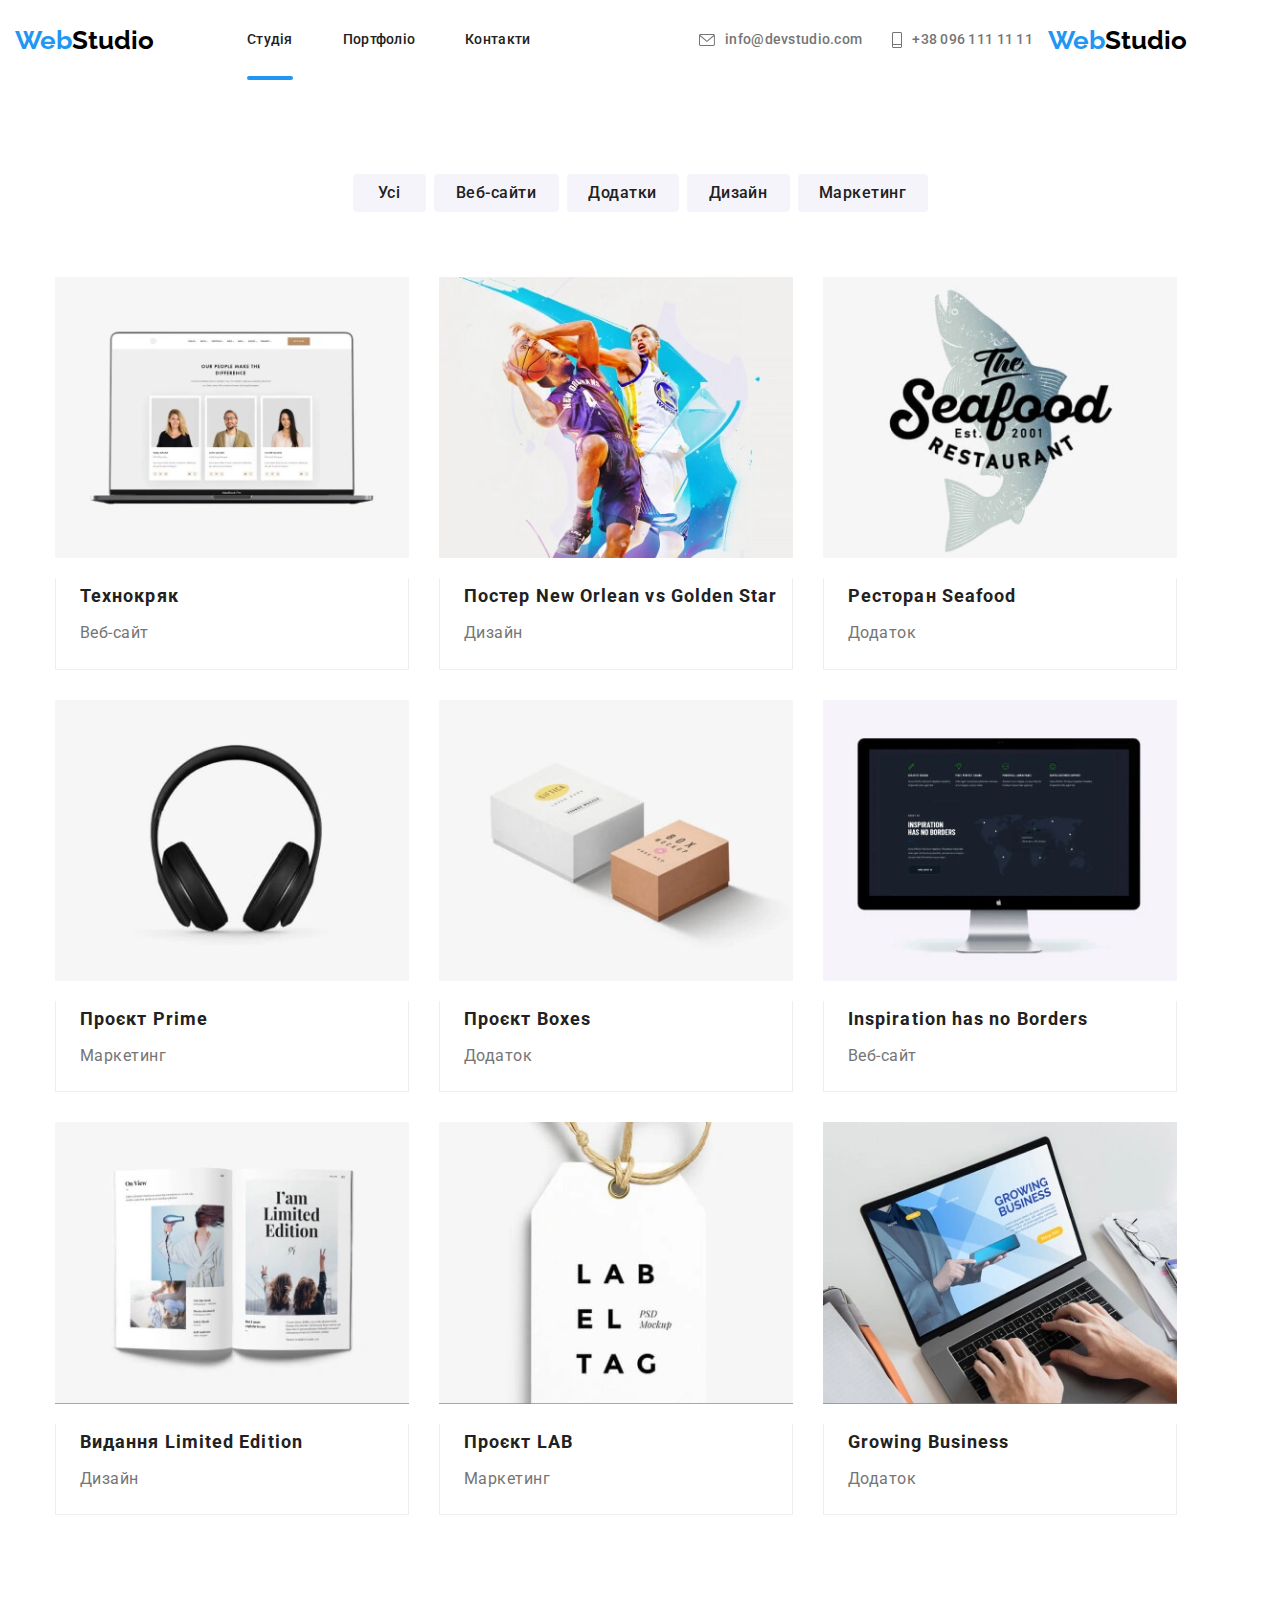
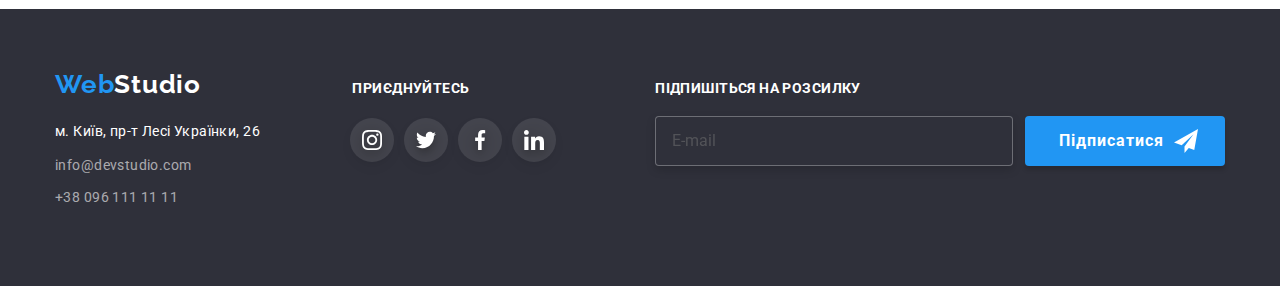
==== commit 92c21d36: "Update portfolio.html" ====
--- a/portfolio.html
+++ b/portfolio.html
@@ -22,10 +22,10 @@
 
           <ul class="header-nav__list">
             <li class="header-nav__link">
-              <a href="index.html" class="link">Студія</a>
+              <a href="index.html" class="link active">Студія</a>
             </li>
             <li class="header-nav__link">
-              <a href="portfolio.html" class="link active">Портфоліо</a>
+              <a href="portfolio.html" class="link">Портфоліо</a>
             </li>
             <li class="header-nav__link">
               <a href=".html" class="link">Контакти</a>
@@ -56,30 +56,28 @@
         </button>
       </div>
 
+      <a class="logo" href="index.html"
+            ><span class="web">Web</span><span class="studio">Studio</span></a>
+
       <div class="mob-menu js-menu-container">
+      
+
         <button class="mob-menu__close js-close-menu">
-          <svg
-            fill="currentColor"
-            viewBox="0 0 20 20"
-            xmlns="http://www.w3.org/2000/svg"
-            width="24"
-            height="24"
-          >
-            <path
-              fill-rule="evenodd"
-              d="M4.293 4.293a1 1 0 011.414 0L10 8.586l4.293-4.293a1 1 0 111.414 1.414L11.414 10l4.293 4.293a1 1 0 01-1.414 1.414L10 11.414l-4.293 4.293a1 1 0 01-1.414-1.414L8.586 10 4.293 5.707a1 1 0 010-1.414z"
-              clip-rule="evenodd"
-            ></path>
+          <svg class="close-img" width="24" height="24">
+            <use
+              href="./images/close_24px.svg#icon-close_24">
+            </use>
           </svg>
         </button>
+        
 
         <div class="mob-menu__body">
           <ul class="mob-menu__list">
             <li class="mob-menu__link">
-              <a href="index.html" class="mob-link">Студія</a>
+              <a href="index.html" class="mob-link active">Студія</a>
             </li>
             <li class="mob-menu__link">
-              <a href="portfolio.html" class="mob-link active">Портфоліо</a>
+              <a href="portfolio.html" class="mob-link">Портфоліо</a>
             </li>
             <li class="mob-menu__link">
               <a href=".html" class="mob-link">Контакти</a>
--- a/css/main.min.css
+++ b/css/main.min.css
@@ -1 +1 @@
-/*! modern-normalize v1.1.0 | MIT License | https://github.com/sindresorhus/modern-normalize */*,::after,::before{box-sizing:border-box}html{-moz-tab-size:4;tab-size:4}html{line-height:1.15;-webkit-text-size-adjust:100%}body{margin:0}body{font-family:system-ui,-apple-system,"Segoe UI",Roboto,Helvetica,Arial,sans-serif,"Apple Color Emoji","Segoe UI Emoji"}hr{height:0;color:inherit}abbr[title]{text-decoration:underline dotted}b,strong{font-weight:bolder}code,kbd,pre,samp{font-family:ui-monospace,SFMono-Regular,Consolas,"Liberation Mono",Menlo,monospace;font-size:1em}small{font-size:80%}sub,sup{font-size:75%;line-height:0;position:relative;vertical-align:baseline}sub{bottom:-0.25em}sup{top:-0.5em}table{text-indent:0;border-color:inherit}button,input,optgroup,select,textarea{font-family:inherit;font-size:100%;line-height:1.15;margin:0}button,select{text-transform:none}[type=button],[type=reset],[type=submit],button{-webkit-appearance:button}::-moz-focus-inner{border-style:none;padding:0}:-moz-focusring{outline:1px dotted ButtonText}:-moz-ui-invalid{box-shadow:none}legend{padding:0}progress{vertical-align:baseline}::-webkit-inner-spin-button,::-webkit-outer-spin-button{height:auto}[type=search]{-webkit-appearance:textfield;outline-offset:-2px}::-webkit-search-decoration{-webkit-appearance:none}::-webkit-file-upload-button{-webkit-appearance:button;font:inherit}summary{display:list-item}body,h1,h2,h3,h4,h5,h6,p,ul,ol,li{margin:0;padding:0}ul,li{list-style-type:none}:root{--bs-blue:#2196F3;--bs-dark:#212121;--bs-approx-grey:#757575;--bs-ghost-white:#F5F4FA;--bs-white:#FFFFFF}body{font-family:"Roboto",sans-serif;position:relative;background:#fff}.container{margin-left:auto;margin-right:auto;padding:0 15px;width:100%}@media screen and (min-width: 480px){.container{width:480px}}@media screen and (min-width: 768px){.container{width:768px}}@media screen and (min-width: 1200px){.container{width:1200px}}header{height:80px;background:#fff;display:flex}.inner{border:1px solid #ececec}.header-nav{display:flex}a{text-decoration:none}.logo{font-family:"Raleway",sans-serif;font-style:normal;font-weight:700;font-size:26px;line-height:1.2;text-decoration:none;padding-top:25px;padding-bottom:24px;margin-right:93px}.web{color:var(--bs-blue)}.studio{color:#000}.header-container{display:flex;margin:32px 344px 32px 0}.header-nav__list{display:flex}.header-nav__link{margin-right:50px;font-family:"Roboto",sans-serif;font-style:normal;font-weight:500;font-size:14px;line-height:1.1;letter-spacing:.02em;padding-top:32px;padding-bottom:32px}.link{text-decoration:none;color:var(--bs-dark)}.link:hover,.link:focus{color:var(--bs-blue)}.header-nav .link{position:relative;padding:32px 0}.header-nav .link::before,.header-nav .active::before{content:"";position:absolute;width:0;height:4px;border-radius:2px;bottom:-1px;left:0;background-color:var(--bs-blue);transition:width 250ms cubic-bezier(0.4, 0, 0.2, 1)}.header-nav .active::before{width:100%}.header-nav .link:hover::before,.header-nav .link:focus::before{width:100%}.active:visited{color:var(--bs-blue)}.header-inner{display:flex}.contacts{margin-left:auto}@media screen and (min-width: 480px)and (max-width: 767px){.contacts{display:flex}}@media screen and (min-width: 1200px){.contacts{display:flex}}@media screen and (min-width: 768px)and (max-width: 1199px){.contacts{padding-top:21px}}.contact-link{margin-right:30px;font-family:"Roboto",sans-serif;font-style:normal;font-weight:500;font-size:14px;line-height:1.1;letter-spacing:.02em;color:var(--bs-approx-grey);text-decoration:none;padding-top:32px;padding-bottom:32px;display:flex;flex-direction:row-reverse;transition:color 250ms cubic-bezier(0.4, 0, 0.2, 1)}.contact-link:hover,.contact-link:focus{color:var(--bs-blue)}@media screen and (min-width: 768px)and (max-width: 1199px){.contact-link{font-size:12px;line-height:14px;padding-bottom:7px;padding-top:0}}.contacts__item{color:var(--bs-approx-grey)}.contacts__icon{margin-right:10px;fill:currentColor;margin-bottom:auto;margin-top:auto}@media screen and (max-width: 767px){.header-nav,.contacts{display:none}}.burger{width:40px;height:40px;padding:0;margin-left:auto;display:flex;align-items:center;justify-content:center;border:none;cursor:pointer;position:relative;background-color:rgba(0,0,0,0)}@media screen and (min-width: 768px){.burger{display:none}}.burger__line{position:relative;display:block;width:100%;height:3px;background-color:var(--bs-blue)}.burger__line::after,.burger__line::before{position:absolute;content:"";background-color:var(--bs-blue);width:100%;height:3px;left:0}.burger__line::after{top:-15px}.burger__line::before{bottom:-15px}.mob-menu{position:fixed;right:0;top:0;height:100vh;width:100%;transform:translate(100%);background-color:#fff;transition:transform 250ms cubic-bezier(0.4, 0, 0.2, 1)}.mob-menu.is-open{transform:translate(0)}.mob-menu__body{position:relative;max-width:480px;width:100%;margin-left:auto;margin-right:auto;padding:0 10px}.mob-menu__close{position:absolute;right:0;top:0}.mob-menu__close:hover,.mob-menu__close:focus{color:var(--bs-blue)}.contacts-link{font-family:"Roboto";font-style:normal;font-weight:500;font-size:34px;line-height:40px;letter-spacing:.02em;color:#2196f3}.mob-contacts{margin-bottom:64px}.mob-contacts__item{display:flex;margin-bottom:32px;margin-left:40px}@media screen and (min-width: 320px){.mob-contacts__item{margin-left:0;justify-content:center}}.contacts-mail{font-family:"Roboto";font-style:normal;font-weight:500;font-size:24px;line-height:28px;letter-spacing:.02em;color:#757575}.mob-link{font-family:"Roboto";font-style:normal;font-weight:500;font-size:40px;line-height:47px;letter-spacing:.02em;color:#212121}.mob-menu__link{margin-bottom:32px;margin-left:40px}.mob-menu__list{margin-top:48px;margin-bottom:306px}.link-mob{font-family:"Roboto";font-style:normal;font-weight:500;font-size:18px;line-height:22px;letter-spacing:.02em;color:#2196f3}.social-mob__link:not(:last-child){border-right:1px solid rgba(33,33,33,.2);padding-right:10px}.social-mob{display:flex;gap:10px;margin-left:40px}@media screen and (min-width: 320px){.social-mob{margin-left:0;flex-wrap:wrap;justify-content:center}}.banner{display:flex;top:80px;padding-bottom:60px}@media screen and (min-width: 768px){.banner{padding-bottom:60px}}@media screen and (min-width: 1200px){.banner{padding-bottom:94px}}.banner__box{margin-left:auto;margin-right:auto;padding:0 15px;width:100%}@media screen and (min-width: 1200px){.banner__box{padding:0}}.banner-container{width:480px;margin-left:auto;margin-right:auto;padding:200px 0;display:block;max-width:100%;background:linear-gradient(rgba(47, 48, 58, 0.4), rgba(47, 48, 58, 0.4)),url("../images/banner.jpg") no-repeat center/cover,#2f303a}@media screen and (min-width: 768px){.banner-container{width:768px}}@media screen and (min-width: 1200px){.banner-container{width:1600px}}@media(min-device-pixel-ratio: 2),(min-resolution: 192dpi),(min-resolution: 2dppx){.banner-container{background:linear-gradient(rgba(47, 48, 58, 0.4), rgba(47, 48, 58, 0.4)),url("../images/Header-480@2x.jpg") no-repeat center/cover,#2f303a}}@media screen and (min-width: 768px){.banner-container{background:linear-gradient(rgba(47, 48, 58, 0.4), rgba(47, 48, 58, 0.4)),url("../images/Header-768.jpg") no-repeat center/cover,#2f303a}}@media screen and (min-width: 768px)and (min-device-pixel-ratio: 2),screen and (min-width: 768px)and (min-resolution: 192dpi),screen and (min-width: 768px)and (min-resolution: 2dppx){.banner-container{background:linear-gradient(rgba(47, 48, 58, 0.4), rgba(47, 48, 58, 0.4)),url("../images/Header-768@2x.jpg") no-repeat center/cover,#2f303a}}@media screen and (min-width: 1200px){.banner-container{background:linear-gradient(rgba(47, 48, 58, 0.4), rgba(47, 48, 58, 0.4)),url("../images/Header-1200.jpg") no-repeat center/cover,#2f303a}}@media screen and (min-width: 1200px)and (min-device-pixel-ratio: 2),screen and (min-width: 1200px)and (min-resolution: 192dpi),screen and (min-width: 1200px)and (min-resolution: 2dppx){.banner-container{background:linear-gradient(rgba(47, 48, 58, 0.4), rgba(47, 48, 58, 0.4)),url("../images/Header-1200@2x.jpg") no-repeat center/cover,#2f303a}}.hero{margin-left:auto;margin-right:auto}@media screen and (min-width: 768px){.hero{width:360px}}@media screen and (min-width: 1200px){.hero{width:696px}}.banner-title{font-family:"Roboto",sans-serif;font-style:normal;font-weight:900;font-size:26px;line-height:42px;text-align:center;letter-spacing:.06em;text-transform:uppercase;color:var(--bs-white);margin-bottom:30px}@media screen and (min-width: 1200px){.banner-title{font-size:44px;line-height:60px}}.banner-btn{background:var(--bs-blue);box-shadow:0px 4px 4px rgba(0,0,0,.15);border-radius:4px;border-color:var(--bs-blue);color:var(--bs-white);font-family:"Roboto",sans-serif;font-style:normal;font-weight:700;font-size:16px;line-height:1.9;align-items:center;text-align:center;cursor:pointer;width:216px;height:50px;margin-right:auto;display:flex;margin-left:auto;justify-content:center;transition:color 250ms cubic-bezier(0.4, 0, 0.2, 1)}.banner-btn:hover,.banner-btn:focus{color:var(--bs-white);background:#188ce8}.peculiarities-title{display:none}@media screen and (min-width: 768px){.feature__list{display:flex;flex-wrap:wrap;justify-content:space-between}}@media screen and (min-width: 1200px){.feature__list{display:flex;justify-content:center;flex-wrap:nowrap}}.item-icon{width:450px;margin-bottom:30px}@media screen and (min-width: 320px){.item-icon{width:290px}}@media screen and (min-width: 768px){.item-icon{width:354px}}@media screen and (min-width: 1200px){.item-icon{width:270px;margin-right:30px}}.feature-title{font-family:"Roboto",sans-serif;font-style:normal;font-weight:700;font-size:14px;line-height:1.1;letter-spacing:.03em;text-transform:uppercase;color:var(--bs-dark);margin-bottom:10px;width:450px;display:flex;justify-content:center}@media screen and (min-width: 320px){.feature-title{width:290px}}@media screen and (min-width: 768px){.feature-title{width:354px}}@media screen and (min-width: 1200px){.feature-title{width:270px;margin-right:30px}}.description-title{font-family:"Roboto",sans-serif;font-size:14px;line-height:1.7;letter-spacing:.03em;color:var(--bs-approx-grey);width:450px}@media screen and (min-width: 320px){.description-title{width:290px}}@media screen and (min-width: 768px){.description-title{width:354px}}@media screen and (min-width: 1200px){.description-title{width:270px;margin-right:30px}}.row-img{display:flex;justify-content:center}@media screen and (min-width: 1200px){.row-img{justify-content:flex-start}}.peculiarities__icon{background:#f5f4fa;color:212121;border-radius:4px;margin-bottom:30px;display:flex;justify-content:center;width:450px;height:120px}@media screen and (min-width: 320px){.peculiarities__icon{width:290px}}@media screen and (min-width: 768px){.peculiarities__icon{width:354px}}@media screen and (min-width: 1200px){.peculiarities__icon{width:270px;margin-right:30px}}.medium__icon{margin:auto;fill:currentColor}.peculiarities{padding-bottom:60px}@media screen and (min-width: 768px){.peculiarities{padding-bottom:60px}}@media screen and (min-width: 1200px){.peculiarities{padding-bottom:94px}}.doing{padding-bottom:94px}@media screen and (min-width: 320px)and (max-width: 1199px){.doing{display:none}}@media screen and (min-width: 480px)and (max-width: 1199px){.doing{display:none}}@media screen and (min-width: 768px)and (max-width: 1199px){.doing{display:none}}.overlay-text{font-family:"Roboto";font-style:normal;font-weight:700;font-size:14px;line-height:16px;text-align:center;letter-spacing:.03em;text-transform:uppercase;color:#fff;display:flex;justify-content:center;margin:27px 0}.box-title{font-family:"Roboto",sans-serif;font-style:normal;font-weight:700;font-size:36px;line-height:1.2;text-align:center;color:var(--bs-dark);display:flex;justify-content:center;margin-bottom:50px}.box{display:flex}img{display:block;max-width:100%;height:auto}.img-applications{width:370px;height:294px;left:215px;top:1108px;margin-right:30px}.img-phone{width:370px;height:294px;left:615px;top:1108px;margin-right:30px}.img-design{width:370px;height:294px;left:1015px;top:1108px}.overlay-link{position:relative;margin:0 auto}.overlay-box{position:absolute;bottom:0;left:0;width:370px;height:70px;background:rgba(47,48,58,.8)}.team{background:var(--bs-ghost-white);padding-bottom:60px}@media screen and (min-width: 768px){.team{padding-bottom:60px}}@media screen and (min-width: 1200px){.team{padding-bottom:94px}}.team-title{font-family:"Roboto",sans-serif;font-style:normal;font-weight:700;font-size:36px;line-height:1.2;text-align:center;color:var(--bs-dark);left:668px;padding-bottom:50px;padding-top:94px}@media screen and (min-width: 768px)and (max-width: 1199px){.team-row{display:flex;flex-wrap:wrap;justify-content:space-between}}@media screen and (min-width: 1200px){.team-row{display:flex}}.team-card{width:450px;margin-bottom:30px;background:var(--bs-white);box-shadow:0px 1px 3px rgba(0,0,0,.12),0px 1px 1px rgba(0,0,0,.14),0px 2px 1px rgba(0,0,0,.2);border-radius:0px 0px 4px 4px}@media screen and (min-width: 320px)and (max-width: 479px){.team-card{width:290px}}@media screen and (min-width: 768px){.team-card{width:354px}}@media screen and (min-width: 1200px){.team-card{width:270px;margin-right:30px}}.social-group{display:flex;justify-content:space-evenly;fill:#afb1b8;padding:10px 32px}.name{font-family:"Roboto",sans-serif;font-style:normal;font-weight:500;font-size:16px;line-height:1.2;text-align:center;color:var(--bs-dark);margin-top:30px;margin-bottom:10px}.profession{font-family:"Roboto",sans-serif;font-size:16px;line-height:1.2;text-align:center;color:var(--bs-approx-grey);margin-bottom:16px}.img-card{margin:auto}.clients{padding-bottom:60px}@media screen and (min-width: 768px){.clients{padding-bottom:60px}}@media screen and (min-width: 1200px){.clients{padding-bottom:94px}}.clients-title{display:flex;justify-content:center;margin-top:94px;margin-bottom:50px}.clients-item{display:flex;justify-content:space-evenly;color:#afb1b8;flex-wrap:wrap}@media screen and (min-width: 768px){.clients-item{display:flex;color:#afb1b8;flex-wrap:wrap;justify-content:center}}@media screen and (min-width: 1200px){.clients-item{display:flex;justify-content:space-evenly;color:#afb1b8}}.client-icon{box-sizing:border-box;margin:auto;fill:currentColor}.clients-link{border:1px solid #afb1b8;border-radius:4px;width:170px;height:92px;text-align:center;box-sizing:border-box;display:flex;transition:color 250ms cubic-bezier(0.4, 0, 0.2, 1);margin-bottom:30px}.clients-link:hover,.clients-link:focus{background-color:#fff;color:#2196f3;cursor:pointer;border-color:#2196f3}@media screen and (min-width: 768px)and (max-width: 1199px){.clients-link{margin-right:30px}}.link-svg{width:44px;height:44px;border-radius:50%;color:#afb1b8;display:flex;justify-content:center;align-items:center;transition:color 250ms cubic-bezier(0.4, 0, 0.2, 1)}.link-svg:hover,.link-svg:focus{background-color:#2196f3;color:#fff}.instagram,.twitter,.facebook,.linkedin{fill:currentColor}footer{background:#2f303a}.address-container{padding-top:60px}@media screen and (min-width: 768px)and (max-width: 1199px){address{display:flex;justify-content:flex-start}}.address{font-style:normal;margin-top:20px}.logo-address{font-family:"Raleway",sans-serif;font-style:normal;font-weight:700;font-size:24px;line-height:28px;text-align:center;letter-spacing:.03em;color:var(--bs-blue);text-decoration:none}@media screen and (min-width: 320px){.logo-address{display:flex;justify-content:center}}@media screen and (min-width: 480px)and (max-width: 1199px){.logo-address{display:flex;justify-content:center}}@media screen and (min-width: 768px){.logo-address{display:flex}}@media screen and (min-width: 1200px){.logo-address{font-size:26px;line-height:31px;display:flex;justify-content:flex-start}}@media screen and (min-width: 768px)and (max-width: 1199px){.footer-content{display:flex;justify-content:space-evenly}}.address-map,.footer-mail{margin-bottom:8px}@media screen and (min-width: 320px){.address-map,.footer-mail{display:flex;justify-content:center}}@media screen and (min-width: 480px)and (max-width: 1199px){.address-map,.footer-mail{display:flex;justify-content:center}}@media screen and (min-width: 1200px){.address-map,.footer-mail{margin-bottom:9px;display:flex;justify-content:flex-start}}@media screen and (min-width: 320px){.footer-tell{margin-bottom:60px;display:flex;justify-content:center}}@media screen and (min-width: 480px)and (max-width: 1199px){.footer-tell{margin-bottom:60px;display:flex;justify-content:center}}@media screen and (min-width: 1200px){.footer-tell{display:flex;justify-content:flex-start;margin-bottom:0}}.studio-footer{color:var(--bs-white)}.maps{font-family:"Roboto",sans-serif;font-size:14px;line-height:1.7;letter-spacing:.03em;color:var(--bs-white);text-decoration:none;transition:color 250ms cubic-bezier(0.4, 0, 0.2, 1)}.maps:hover,.maps:focus{color:var(--bs-blue)}.address-mail{font-family:"Roboto",sans-serif;font-size:14px;line-height:24px;letter-spacing:.03em;color:rgba(255,255,255,.6);text-decoration:none;transition:color 250ms cubic-bezier(0.4, 0, 0.2, 1)}.address-mail:hover,.address-mail:focus{color:var(--bs-blue)}.address-tell{font-family:"Roboto",sans-serif;font-size:14px;line-height:1.7;letter-spacing:.03em;color:rgba(255,255,255,.6);text-decoration:none;transition:color 250ms cubic-bezier(0.4, 0, 0.2, 1)}.address-tell:hover,.address-tell:focus{color:var(--bs-blue)}@media screen and (min-width: 320px){.send-button{display:flex;justify-content:center;padding-bottom:60px}}@media screen and (min-width: 480px)and (max-width: 1199px){.send-button{display:flex;justify-content:center;padding-bottom:60px}}@media screen and (min-width: 320px){.footer-wrapper{display:flex;justify-content:center;margin-bottom:20px}}@media screen and (min-width: 480px)and (max-width: 1199px){.footer-wrapper{display:flex;justify-content:center;margin-bottom:20px}}.form-footer{font-family:"Roboto";font-style:normal;font-weight:700;font-size:14px;line-height:16px;letter-spacing:.03em;text-transform:uppercase;color:#fff;display:flex}@media screen and (min-width: 320px){.form-footer{justify-content:center;margin-bottom:20px}}@media screen and (min-width: 320px)and (min-width: 480px)and (max-width: 1199px){.form-footer{justify-content:center;margin-bottom:20px}}@media screen and (min-width: 320px)and (min-width: 1200px){.form-footer{justify-content:space-around;margin:-82px 0px 20px 236px}}@media screen and (min-width: 1200px){.check-email{display:flex;justify-content:flex-end;padding-bottom:60px}}.field-footer{width:450px;height:50px;border:1px solid rgba(255,255,255,.3);filter:drop-shadow(0px 4px 4px rgba(0, 0, 0, 0.15));border-radius:4px;background:#2f303a;padding-left:16px;color:rgba(255,255,255,.6);transition:color 250ms cubic-bezier(0.4, 0, 0.2, 1)}.field-footer:hover,.field-footer:focus{cursor:pointer}@media screen and (min-width: 320px){.field-footer{width:290px}}@media screen and (min-width: 1200px){.field-footer{width:358px}}.social-address{color:#fff}@media screen and (min-width: 1200px){.social-address{display:flex;justify-content:center;margin:-130px 0px 0px -372px}}.groups{display:flex}@media screen and (min-width: 320px){.groups{justify-content:center;margin-bottom:60px}}@media screen and (min-width: 480px){.groups{justify-content:center;margin-bottom:60px}}@media screen and (min-width: 1200px){.groups{margin:38px 0px 0px -120px}}.group-tittle{font-family:"Roboto";font-style:normal;font-weight:700;font-size:14px;line-height:16px;letter-spacing:.03em;text-transform:uppercase;display:flex;justify-content:center;margin-bottom:20px}.footer-insta,.footer-twit,.footer-fac{margin-right:10px}.icons{fill:currentColor}.link-svg__icons{width:44px;height:44px;border-radius:50%;background:rgba(255,255,255,.1);color:#fff;filter:drop-shadow(0px 4px 4px rgba(0, 0, 0, 0.25)) drop-shadow(0px 4px 4px rgba(0, 0, 0, 0.25));display:flex;justify-content:center;align-items:center;transition:color 250ms cubic-bezier(0.4, 0, 0.2, 1)}.link-svg__icons:hover,.link-svg__icons:focus{background-color:#2196f3;color:#fff;transition:color 250ms cubic-bezier(0.4, 0, 0.2, 1)}.backdrop{position:fixed;top:0;left:0;right:0;bottom:0;overflow-y:auto;overflow-x:hidden;width:100%;height:100%;z-index:10;background-color:rgba(0,0,0,.2);transition:visibility 250ms cubic-bezier(0.4, 0, 0.2, 1),opacity 250ms cubic-bezier(0.4, 0, 0.2, 1)}.backdrop.is-hidden{visibility:hidden;opacity:0;pointer-events:none}.modal{position:absolute;width:528px;padding:40px;background:#fff;box-shadow:0px 1px 3px rgba(0,0,0,.12),0px 1px 1px rgba(0,0,0,.14),0px 2px 1px rgba(0,0,0,.2);border-radius:4px;left:50%;top:50%;transform:translate(-50%, -50%)}@media screen and (min-width: 480px)and (max-width: 1199px){.modal{width:450px}}.close{position:absolute;width:30px;height:30px;right:8px;top:8px;border-radius:50%;background-color:#fff;border:1px solid rgba(0,0,0,.1);display:flex;align-items:center;justify-content:center;padding:0;cursor:pointer;outline:none}.close:hover .close-img,.close:focus .close-img{fill:#2196f3}.close-img{margin:auto;transition:fill 250ms cubic-bezier(0.4, 0, 0.2, 1)}.form-title{margin-bottom:12px;font-family:"Roboto";font-style:normal;font-weight:700;font-size:20px;line-height:23px;text-align:center;letter-spacing:.03em;color:#212121}.label{display:block;padding-bottom:4px;font-family:"Roboto";font-style:normal;font-weight:400;font-size:12px;line-height:14px;letter-spacing:.01em;color:#757575}.input-wrapper{position:relative;margin-bottom:10px}.input-icon{position:absolute;left:12px;top:50%;transform:translateY(-50%)}.input{border:1px solid rgba(33,33,33,.2);padding:12px 16px;border-radius:4px;width:100%;height:40px;outline:none;font-size:12px;line-height:14px;letter-spacing:.01em;color:#212121;transition:color 250ms cubic-bezier(0.4, 0, 0.2, 1)}.input-icon{transition:fill 250ms cubic-bezier(0.4, 0, 0.2, 1)}.input:focus{border-color:#2196f3}.input:focus+.input-icon{fill:#2196f3}.field{padding-left:45px}input::placeholder{color:rgba(117,117,117,.5)}.form-button{display:block;margin:0 auto;padding:10px 52px;font-family:"Roboto";font-style:normal;font-weight:700;font-size:16px;line-height:30px;letter-spacing:.06em;cursor:pointer;color:#fff;width:200px;height:50px;border:#2196f3;background:#2196f3;box-shadow:0px 4px 4px rgba(0,0,0,.15);border-radius:4px}.textarea{height:120px;resize:none;margin-bottom:20px}.check-label{position:relative;display:flex;align-items:center;margin-bottom:40px;color:#757575}@media screen and (min-width: 480px)and (max-width: 1199px){.check-label{font-weight:400;font-size:12px;line-height:14px}}@media screen and (min-width: 1200px){.check-label{justify-content:center}}.check-wrapp{display:block;border:2px solid #212121;border-radius:2px;width:16px;height:15px;margin-right:7px}.input-check{position:absolute;bottom:0;left:0;width:0;opacity:0;height:0}.input-check:checked+.check-wrapp{border:none}.input-check:checked+.check-wrapp .check-icon{opacity:1}.check-link{margin-left:7px;text-decoration-line:underline;color:#2196f3}.check-icon{opacity:0;width:16px;height:15px}.button-send{width:200px;height:50px;border:#2196f3;background:#2196f3;box-shadow:0px 4px 4px rgba(0,0,0,.15);border-radius:4px;margin-left:12px;transition:color 250ms cubic-bezier(0.4, 0, 0.2, 1);cursor:pointer}.button-send:hover,.button-send:focus{color:var(--bs-white);background:#188ce8}.send{font-family:"Roboto";font-style:normal;font-weight:700;font-size:16px;line-height:30px;display:flex;align-items:center;margin-left:28px;letter-spacing:.06em;color:var(--bs-white)}.icon-send{margin-left:10px}.portfolio{padding-bottom:94px}.btn-section{padding-top:94px}.btn-1{width:73px;height:38px}.btn-2{width:125px;height:38px}.btn-3{width:112px;height:38px}.btn-4{width:103px;height:38px}.btn-5{width:130px;height:38px}.hidden{display:none}.btn-list{display:flex;justify-content:center;margin-bottom:50px}@media screen and (min-width: 320px){.btn-list{display:flex;flex-wrap:wrap}}@media screen and (min-width: 480px)and (max-width: 767px){.btn-list{flex-wrap:wrap;margin-left:8px;justify-content:flex-start}}.btn__row{border:var(--bs-ghost-white);background:var(--bs-ghost-white);border-radius:4px;font-family:"Roboto",sans-serif;font-style:normal;font-weight:500;font-size:16px;line-height:1.6;text-align:center;letter-spacing:.03em;color:var(--bs-dark);cursor:pointer;transition:color 250ms cubic-bezier(0.4, 0, 0.2, 1)}.btn__row:hover,.btn__row:focus{color:var(--bs-white);background:var(--bs-blue);filter:drop-shadow(0px 4px 4px rgba(0, 0, 0, 0.25))}.btn-active{margin-right:8px}@media screen and (min-width: 320px){.btn-active{margin-bottom:15px}}@media screen and (min-width: 480px)and (max-width: 767px){.btn-active{margin-bottom:15px}}.project-row{display:flex;flex-wrap:wrap;gap:30px}.name-box{border:1px solid #eee;border-top:0;padding-bottom:20px}.project-link{display:block;transition:color 250ms cubic-bezier(0.4, 0, 0.2, 1)}.project-link:hover{box-shadow:0px 1px 1px rgba(0,0,0,.12),0px 4px 4px rgba(0,0,0,.06),1px 4px 6px rgba(0,0,0,.16)}.project-link:focus{box-shadow:0px 1px 1px rgba(0,0,0,.12),0px 4px 4px rgba(0,0,0,.06),1px 4px 6px rgba(0,0,0,.16);transition:color 250ms cubic-bezier(0.4, 0, 0.2, 1)}.name-project{font-family:"Roboto",sans-serif;font-style:normal;font-weight:700;font-size:18px;line-height:2;letter-spacing:.06em;color:var(--bs-dark);margin:20px 0px 4px 24px}.profession-project{font-family:"Roboto",sans-serif;font-size:16px;line-height:1.9;letter-spacing:.03em;color:var(--bs-approx-grey);margin:4px 0px 0px 24px}.overlay-img{position:relative;overflow:hidden}.overlay-project{background:rgba(33,150,243,.9);padding:63px 24px;position:absolute;bottom:0;top:0;transform:translateY(100%);height:100%;width:100%;transition:transform 250ms cubic-bezier(0.4, 0, 0.2, 1)}.project-link:hover .overlay-project,.project-link:focus .overlay-project{transform:translateY(0)}.overlay-desc{font-family:"Roboto";font-style:normal;font-weight:400;font-size:18px;line-height:28px;letter-spacing:.03em;color:#fff}@media screen and (min-width: 768px){.list{width:354px}}/*# sourceMappingURL=main.min.css.map */+/*! modern-normalize v1.1.0 | MIT License | https://github.com/sindresorhus/modern-normalize */*,::after,::before{box-sizing:border-box}html{-moz-tab-size:4;tab-size:4}html{line-height:1.15;-webkit-text-size-adjust:100%}body{margin:0}body{font-family:system-ui,-apple-system,"Segoe UI",Roboto,Helvetica,Arial,sans-serif,"Apple Color Emoji","Segoe UI Emoji"}hr{height:0;color:inherit}abbr[title]{text-decoration:underline dotted}b,strong{font-weight:bolder}code,kbd,pre,samp{font-family:ui-monospace,SFMono-Regular,Consolas,"Liberation Mono",Menlo,monospace;font-size:1em}small{font-size:80%}sub,sup{font-size:75%;line-height:0;position:relative;vertical-align:baseline}sub{bottom:-0.25em}sup{top:-0.5em}table{text-indent:0;border-color:inherit}button,input,optgroup,select,textarea{font-family:inherit;font-size:100%;line-height:1.15;margin:0}button,select{text-transform:none}[type=button],[type=reset],[type=submit],button{-webkit-appearance:button}::-moz-focus-inner{border-style:none;padding:0}:-moz-focusring{outline:1px dotted ButtonText}:-moz-ui-invalid{box-shadow:none}legend{padding:0}progress{vertical-align:baseline}::-webkit-inner-spin-button,::-webkit-outer-spin-button{height:auto}[type=search]{-webkit-appearance:textfield;outline-offset:-2px}::-webkit-search-decoration{-webkit-appearance:none}::-webkit-file-upload-button{-webkit-appearance:button;font:inherit}summary{display:list-item}body,h1,h2,h3,h4,h5,h6,p,ul,ol,li{margin:0;padding:0}ul,li{list-style-type:none}:root{--bs-blue:#2196F3;--bs-dark:#212121;--bs-approx-grey:#757575;--bs-ghost-white:#F5F4FA;--bs-white:#FFFFFF}body{font-family:"Roboto",sans-serif;position:relative;background:#fff}.container{margin-left:auto;margin-right:auto;padding:0 15px;width:100%}@media screen and (min-width: 480px){.container{width:480px}}@media screen and (min-width: 768px){.container{width:768px}}@media screen and (min-width: 1200px){.container{width:1200px}}header{height:80px;background:#fff;display:flex}@media screen and (min-width: 320px)and (max-width: 767px){header{display:flex;flex-direction:row-reverse}}.inner{border:1px solid #ececec}.header-nav{display:flex}a{text-decoration:none}.logo{font-family:"Raleway",sans-serif;font-style:normal;font-weight:700;font-size:26px;line-height:1.2;text-decoration:none;padding-top:25px;padding-bottom:24px;margin-right:93px}@media screen and (min-width: 320px)and (max-width: 767px){.logo{font-size:24px;line-height:28px;letter-spacing:.03em;padding:16px 0 16px 15px;margin-right:0}}.web{color:var(--bs-blue)}.studio{color:#000}.header-container{display:flex;margin:32px 344px 32px 0}.header-nav__list{display:flex}.header-nav__link{margin-right:50px;font-family:"Roboto",sans-serif;font-style:normal;font-weight:500;font-size:14px;line-height:1.1;letter-spacing:.02em;padding-top:32px;padding-bottom:32px}.link{text-decoration:none;color:var(--bs-dark)}.link:hover,.link:focus{color:var(--bs-blue)}.header-nav .link{position:relative;padding:32px 0}.header-nav .link::before,.header-nav .active::before{content:"";position:absolute;width:0;height:4px;border-radius:2px;bottom:-1px;left:0;background-color:var(--bs-blue);transition:width 250ms cubic-bezier(0.4, 0, 0.2, 1)}.header-nav .active::before{width:100%}.header-nav .link:hover::before,.header-nav .link:focus::before{width:100%}.active:visited{color:var(--bs-blue)}.header-inner{display:flex}.contacts{margin-left:auto}@media screen and (min-width: 480px)and (max-width: 767px){.contacts{display:flex}}@media screen and (min-width: 1200px){.contacts{display:flex}}@media screen and (min-width: 768px)and (max-width: 1199px){.contacts{display:flex;flex-direction:column;align-items:flex-start;padding-top:21px}}.contact-link{font-family:"Roboto",sans-serif;font-style:normal;font-weight:500;font-size:14px;line-height:1.1;letter-spacing:.02em;color:var(--bs-approx-grey);text-decoration:none;padding-top:32px;padding-bottom:32px;display:flex;flex-direction:row-reverse;transition:color 250ms cubic-bezier(0.4, 0, 0.2, 1)}.contact-link:hover,.contact-link:focus{color:var(--bs-blue)}@media screen and (min-width: 768px)and (max-width: 1199px){.contact-link{font-size:12px;line-height:14px;padding-bottom:7px;padding-top:0}}.contacts__item{color:var(--bs-approx-grey)}@media screen and (min-width: 1200px){.contacts__item:not(:last-child){margin-right:30px}}.contacts__icon{margin-right:10px;fill:currentColor;margin-bottom:auto;margin-top:auto}@media screen and (max-width: 767px){.header-nav,.contacts{display:none}}.burger{width:24px;height:24px;padding:26px 0;margin-left:auto;display:flex;align-items:center;justify-content:center;border:none;cursor:pointer;position:relative;background-color:rgba(0,0,0,0)}@media screen and (min-width: 768px){.burger{display:none}}.burger__line{position:relative;display:block;width:100%;height:3px;background-color:var(--bs-dark)}.burger__line::after,.burger__line::before{position:absolute;content:"";background-color:var(--bs-dark);width:100%;height:3px;left:0}.burger__line::after{top:-10px}.burger__line::before{bottom:-10px}.mob-menu{position:fixed;right:0;top:0;height:100vh;width:100%;transform:translate(100%);background-color:#fff;transition:transform 250ms cubic-bezier(0.4, 0, 0.2, 1)}.mob-menu.is-open{transform:translate(0)}.mob-menu__body{position:relative;max-width:480px;width:100%;margin-left:auto;margin-right:auto;padding:0 10px}.mob-menu__close{position:absolute;right:10px;top:10px;background:rgba(0,0,0,0);align-content:center;border:#fff}.mob-menu__close:hover,.mob-menu__close:focus{color:var(--bs-blue)}.contacts-link{font-family:"Roboto";font-style:normal;font-weight:500;font-size:34px;line-height:40px;letter-spacing:.02em;color:#2196f3}.mob-contacts{margin-bottom:64px}.mob-contacts__item{display:flex;margin-bottom:32px;margin-left:40px}@media screen and (min-width: 320px){.mob-contacts__item{margin-left:0;justify-content:center}}.contacts-mail{font-family:"Roboto";font-style:normal;font-weight:500;font-size:24px;line-height:28px;letter-spacing:.02em;color:#757575}.mob-link{font-family:"Roboto";font-style:normal;font-weight:500;font-size:40px;line-height:47px;letter-spacing:.02em;color:#212121}.mob-menu__link{margin-bottom:32px;margin-left:40px}.mob-menu__list{margin-top:48px;display:flex;flex-direction:column;justify-content:space-between}.link-mob{font-family:"Roboto";font-style:normal;font-weight:500;font-size:18px;line-height:22px;letter-spacing:.02em;color:#2196f3}.social-mob__link:not(:last-child){border-right:1px solid rgba(33,33,33,.2);padding-right:10px}.social-mob{display:flex;gap:10px;margin-left:40px}@media screen and (min-width: 320px){.social-mob{margin-left:0;flex-wrap:wrap;justify-content:center}}.banner{display:flex;top:80px;padding-bottom:60px}@media screen and (min-width: 768px){.banner{padding-bottom:60px}}@media screen and (min-width: 1200px){.banner{padding-bottom:94px}}.banner__box{margin-left:auto;margin-right:auto;padding:0 15px;width:100%}@media screen and (min-width: 1200px){.banner__box{padding:0}}.banner-container{width:480px;margin-left:auto;margin-right:auto;padding:100px 0;display:block;max-width:100%;background:linear-gradient(rgba(47, 48, 58, 0.4), rgba(47, 48, 58, 0.4)),url("../images/banner.jpg") no-repeat center/cover,#2f303a}@media screen and (min-width: 768px){.banner-container{width:768px}}@media screen and (min-width: 1200px){.banner-container{width:1600px;padding:200px 0}}@media(min-device-pixel-ratio: 2),(min-resolution: 192dpi),(min-resolution: 2dppx){.banner-container{background:linear-gradient(rgba(47, 48, 58, 0.4), rgba(47, 48, 58, 0.4)),url("../images/Header-480@2x.jpg") no-repeat center/cover,#2f303a}}@media screen and (min-width: 768px){.banner-container{background:linear-gradient(rgba(47, 48, 58, 0.4), rgba(47, 48, 58, 0.4)),url("../images/Header-768.jpg") no-repeat center/cover,#2f303a}}@media screen and (min-width: 768px)and (min-device-pixel-ratio: 2),screen and (min-width: 768px)and (min-resolution: 192dpi),screen and (min-width: 768px)and (min-resolution: 2dppx){.banner-container{background:linear-gradient(rgba(47, 48, 58, 0.4), rgba(47, 48, 58, 0.4)),url("../images/Header-768@2x.jpg") no-repeat center/cover,#2f303a}}@media screen and (min-width: 1200px){.banner-container{background:linear-gradient(rgba(47, 48, 58, 0.4), rgba(47, 48, 58, 0.4)),url("../images/Header-1200.jpg") no-repeat center/cover,#2f303a}}@media screen and (min-width: 1200px)and (min-device-pixel-ratio: 2),screen and (min-width: 1200px)and (min-resolution: 192dpi),screen and (min-width: 1200px)and (min-resolution: 2dppx){.banner-container{background:linear-gradient(rgba(47, 48, 58, 0.4), rgba(47, 48, 58, 0.4)),url("../images/Header-1200@2x.jpg") no-repeat center/cover,#2f303a}}.hero{margin-left:auto;margin-right:auto}@media screen and (min-width: 768px){.hero{width:360px}}@media screen and (min-width: 1200px){.hero{width:696px}}.banner-title{font-family:"Roboto",sans-serif;font-style:normal;font-weight:900;font-size:26px;line-height:42px;text-align:center;letter-spacing:.06em;text-transform:uppercase;color:var(--bs-white);margin-bottom:30px}@media screen and (min-width: 1200px){.banner-title{font-size:44px;line-height:60px}}.banner-btn{background:var(--bs-blue);box-shadow:0px 4px 4px rgba(0,0,0,.15);border-radius:4px;border-color:var(--bs-blue);color:var(--bs-white);font-family:"Roboto",sans-serif;font-style:normal;font-weight:700;font-size:16px;line-height:1.9;align-items:center;text-align:center;cursor:pointer;width:216px;height:50px;margin-right:auto;display:flex;margin-left:auto;justify-content:center;transition:color 250ms cubic-bezier(0.4, 0, 0.2, 1)}.banner-btn:hover,.banner-btn:focus{color:var(--bs-white);background:#188ce8}.peculiarities-title{display:none}@media screen and (min-width: 768px){.feature__list{display:flex;flex-wrap:wrap;justify-content:space-between}}@media screen and (min-width: 1200px){.feature__list{display:flex;justify-content:center;flex-wrap:nowrap}}.item-icon{width:450px;margin-bottom:30px}@media screen and (min-width: 320px){.item-icon{width:290px}}@media screen and (min-width: 768px){.item-icon{width:354px}}@media screen and (min-width: 1200px){.item-icon{width:270px;margin-right:30px}}.feature-title{font-family:"Roboto",sans-serif;font-style:normal;font-weight:700;font-size:14px;line-height:1.1;letter-spacing:.03em;text-transform:uppercase;color:var(--bs-dark);margin-bottom:10px;width:450px;display:flex;justify-content:center}@media screen and (min-width: 320px){.feature-title{width:290px}}@media screen and (min-width: 768px){.feature-title{width:354px}}@media screen and (min-width: 1200px){.feature-title{width:270px;margin-right:30px}}.description-title{font-family:"Roboto",sans-serif;font-size:14px;line-height:1.7;letter-spacing:.03em;color:var(--bs-approx-grey);width:450px}@media screen and (min-width: 320px){.description-title{width:290px}}@media screen and (min-width: 768px){.description-title{width:354px}}@media screen and (min-width: 1200px){.description-title{width:270px;margin-right:30px}}.row-img{display:flex;justify-content:center}@media screen and (min-width: 1200px){.row-img{justify-content:flex-start}}.peculiarities__icon{background:#f5f4fa;color:212121;border-radius:4px;margin-bottom:30px;display:flex;justify-content:center;width:450px;height:120px}@media screen and (min-width: 320px){.peculiarities__icon{width:290px}}@media screen and (min-width: 768px){.peculiarities__icon{width:354px}}@media screen and (min-width: 1200px){.peculiarities__icon{width:270px;margin-right:30px}}.medium__icon{margin:auto;fill:currentColor}.peculiarities{padding-bottom:60px}@media screen and (min-width: 768px){.peculiarities{padding-bottom:60px}}@media screen and (min-width: 1200px){.peculiarities{padding-bottom:94px}}.doing{padding-bottom:94px}@media screen and (min-width: 320px)and (max-width: 1199px){.doing{display:none}}@media screen and (min-width: 480px)and (max-width: 1199px){.doing{display:none}}@media screen and (min-width: 768px)and (max-width: 1199px){.doing{display:none}}.overlay-text{font-family:"Roboto";font-style:normal;font-weight:700;font-size:14px;line-height:16px;text-align:center;letter-spacing:.03em;text-transform:uppercase;color:#fff;display:flex;justify-content:center;margin:27px 0}.box-title{font-family:"Roboto",sans-serif;font-style:normal;font-weight:700;font-size:36px;line-height:1.2;text-align:center;color:var(--bs-dark);display:flex;justify-content:center;margin-bottom:50px}.box{display:flex}img{display:block;max-width:100%;height:auto}.img-applications{width:370px;height:294px;left:215px;top:1108px;margin-right:30px}.img-phone{width:370px;height:294px;left:615px;top:1108px;margin-right:30px}.img-design{width:370px;height:294px;left:1015px;top:1108px}.overlay-link{position:relative;margin:0 auto}.overlay-box{position:absolute;bottom:0;left:0;width:370px;height:70px;background:rgba(47,48,58,.8)}.team{background:var(--bs-ghost-white);padding-bottom:60px}@media screen and (min-width: 768px){.team{padding-bottom:60px}}@media screen and (min-width: 1200px){.team{padding-bottom:94px}}.team-title{font-family:"Roboto",sans-serif;font-style:normal;font-weight:700;font-size:36px;line-height:1.2;text-align:center;color:var(--bs-dark);left:668px;padding-bottom:50px;padding-top:94px}@media screen and (min-width: 768px)and (max-width: 1199px){.team-row{display:flex;flex-wrap:wrap;justify-content:space-between}}@media screen and (min-width: 1200px){.team-row{display:flex}}.team-card{width:450px;margin-bottom:30px;background:var(--bs-white);box-shadow:0px 1px 3px rgba(0,0,0,.12),0px 1px 1px rgba(0,0,0,.14),0px 2px 1px rgba(0,0,0,.2);border-radius:0px 0px 4px 4px}@media screen and (min-width: 320px)and (max-width: 479px){.team-card{width:290px}}@media screen and (min-width: 768px){.team-card{width:354px}}@media screen and (min-width: 1200px){.team-card{width:270px;margin-right:30px}}.social-group{display:flex;justify-content:space-evenly;fill:#afb1b8;padding:10px 32px}.name{font-family:"Roboto",sans-serif;font-style:normal;font-weight:500;font-size:16px;line-height:1.2;text-align:center;color:var(--bs-dark);margin-top:30px;margin-bottom:10px}.profession{font-family:"Roboto",sans-serif;font-size:16px;line-height:1.2;text-align:center;color:var(--bs-approx-grey);margin-bottom:16px}.img-card{margin:auto}.clients{padding-bottom:60px}@media screen and (min-width: 768px){.clients{padding-bottom:60px}}@media screen and (min-width: 1200px){.clients{padding-bottom:94px}}.clients-title{display:flex;justify-content:center;margin-top:94px;margin-bottom:50px}.clients-item{display:flex;justify-content:space-evenly;color:#afb1b8;flex-wrap:wrap}@media screen and (min-width: 768px){.clients-item{display:flex;color:#afb1b8;flex-wrap:wrap;justify-content:center}}@media screen and (min-width: 1200px){.clients-item{display:flex;justify-content:space-evenly;color:#afb1b8}}.client-icon{box-sizing:border-box;margin:auto;fill:currentColor}.clients-link{border:1px solid #afb1b8;border-radius:4px;width:170px;height:92px;text-align:center;box-sizing:border-box;display:flex;transition:color 250ms cubic-bezier(0.4, 0, 0.2, 1);margin-bottom:30px}.clients-link:hover,.clients-link:focus{background-color:#fff;color:#2196f3;cursor:pointer;border-color:#2196f3}@media screen and (min-width: 768px)and (max-width: 1199px){.clients-link{margin-right:30px}}.link-svg{width:44px;height:44px;border-radius:50%;color:#afb1b8;display:flex;justify-content:center;align-items:center;transition:color 250ms cubic-bezier(0.4, 0, 0.2, 1)}.link-svg:hover,.link-svg:focus{background-color:#2196f3;color:#fff}.instagram,.twitter,.facebook,.linkedin{fill:currentColor}footer{background:#2f303a}.address-container{padding-top:60px}@media screen and (min-width: 768px)and (max-width: 1199px){address{display:flex;justify-content:flex-start}}.address{font-style:normal;margin-top:20px}.logo-address{font-family:"Raleway",sans-serif;font-style:normal;font-weight:700;font-size:24px;line-height:28px;text-align:center;letter-spacing:.03em;color:var(--bs-blue);text-decoration:none}@media screen and (min-width: 320px){.logo-address{display:flex;justify-content:center}}@media screen and (min-width: 480px)and (max-width: 1199px){.logo-address{display:flex;justify-content:center}}@media screen and (min-width: 768px){.logo-address{display:flex}}@media screen and (min-width: 1200px){.logo-address{font-size:26px;line-height:31px;display:flex;justify-content:flex-start}}@media screen and (min-width: 768px)and (max-width: 1199px){.footer-content{display:flex;justify-content:space-evenly}}.address-map,.footer-mail{margin-bottom:8px}@media screen and (min-width: 320px){.address-map,.footer-mail{display:flex;justify-content:center}}@media screen and (min-width: 480px)and (max-width: 1199px){.address-map,.footer-mail{display:flex;justify-content:center}}@media screen and (min-width: 1200px){.address-map,.footer-mail{margin-bottom:9px;display:flex;justify-content:flex-start}}@media screen and (min-width: 320px){.footer-tell{margin-bottom:60px;display:flex;justify-content:center}}@media screen and (min-width: 480px)and (max-width: 1199px){.footer-tell{margin-bottom:60px;display:flex;justify-content:center}}@media screen and (min-width: 1200px){.footer-tell{display:flex;justify-content:flex-start;margin-bottom:0}}.studio-footer{color:var(--bs-white)}.maps{font-family:"Roboto",sans-serif;font-size:14px;line-height:1.7;letter-spacing:.03em;color:var(--bs-white);text-decoration:none;transition:color 250ms cubic-bezier(0.4, 0, 0.2, 1)}.maps:hover,.maps:focus{color:var(--bs-blue)}.address-mail{font-family:"Roboto",sans-serif;font-size:14px;line-height:24px;letter-spacing:.03em;color:rgba(255,255,255,.6);text-decoration:none;transition:color 250ms cubic-bezier(0.4, 0, 0.2, 1)}.address-mail:hover,.address-mail:focus{color:var(--bs-blue)}.address-tell{font-family:"Roboto",sans-serif;font-size:14px;line-height:1.7;letter-spacing:.03em;color:rgba(255,255,255,.6);text-decoration:none;transition:color 250ms cubic-bezier(0.4, 0, 0.2, 1)}.address-tell:hover,.address-tell:focus{color:var(--bs-blue)}@media screen and (min-width: 320px){.send-button{display:flex;justify-content:center;padding-bottom:60px}}@media screen and (min-width: 480px)and (max-width: 1199px){.send-button{display:flex;justify-content:center;padding-bottom:60px}}@media screen and (min-width: 320px){.footer-wrapper{display:flex;justify-content:center;margin-bottom:20px}}@media screen and (min-width: 480px)and (max-width: 1199px){.footer-wrapper{display:flex;justify-content:center;margin-bottom:20px}}.form-footer{font-family:"Roboto";font-style:normal;font-weight:700;font-size:14px;line-height:16px;letter-spacing:.03em;text-transform:uppercase;color:#fff;display:flex}@media screen and (min-width: 320px){.form-footer{justify-content:center;margin-bottom:20px}}@media screen and (min-width: 320px)and (min-width: 480px)and (max-width: 1199px){.form-footer{justify-content:center;margin-bottom:20px}}@media screen and (min-width: 320px)and (min-width: 1200px){.form-footer{justify-content:space-around;margin:-82px 0px 20px 236px}}@media screen and (min-width: 1200px){.check-email{display:flex;justify-content:flex-end;padding-bottom:60px}}.field-footer{width:450px;height:50px;border:1px solid rgba(255,255,255,.3);filter:drop-shadow(0px 4px 4px rgba(0, 0, 0, 0.15));border-radius:4px;background:#2f303a;padding-left:16px;color:rgba(255,255,255,.6);transition:color 250ms cubic-bezier(0.4, 0, 0.2, 1)}.field-footer:hover,.field-footer:focus{cursor:pointer}@media screen and (min-width: 320px){.field-footer{width:290px}}@media screen and (min-width: 1200px){.field-footer{width:358px}}.social-address{color:#fff}@media screen and (min-width: 1200px){.social-address{display:flex;justify-content:center;margin:-130px 0px 0px -372px}}.groups{display:flex}@media screen and (min-width: 320px){.groups{justify-content:center;margin-bottom:60px}}@media screen and (min-width: 480px){.groups{justify-content:center;margin-bottom:60px}}@media screen and (min-width: 1200px){.groups{margin:38px 0px 0px -120px}}.group-tittle{font-family:"Roboto";font-style:normal;font-weight:700;font-size:14px;line-height:16px;letter-spacing:.03em;text-transform:uppercase;display:flex;justify-content:center;margin-bottom:20px}.footer-insta,.footer-twit,.footer-fac{margin-right:10px}.icons{fill:currentColor}.link-svg__icons{width:44px;height:44px;border-radius:50%;background:rgba(255,255,255,.1);color:#fff;filter:drop-shadow(0px 4px 4px rgba(0, 0, 0, 0.25)) drop-shadow(0px 4px 4px rgba(0, 0, 0, 0.25));display:flex;justify-content:center;align-items:center;transition:color 250ms cubic-bezier(0.4, 0, 0.2, 1)}.link-svg__icons:hover,.link-svg__icons:focus{background-color:#2196f3;color:#fff;transition:color 250ms cubic-bezier(0.4, 0, 0.2, 1)}.backdrop{position:fixed;top:0;left:0;right:0;bottom:0;overflow-y:auto;overflow-x:hidden;width:100%;height:100%;z-index:10;background-color:rgba(0,0,0,.2);transition:visibility 250ms cubic-bezier(0.4, 0, 0.2, 1),opacity 250ms cubic-bezier(0.4, 0, 0.2, 1)}.backdrop.is-hidden{visibility:hidden;opacity:0;pointer-events:none}.modal{position:absolute;width:528px;padding:40px;background:#fff;box-shadow:0px 1px 3px rgba(0,0,0,.12),0px 1px 1px rgba(0,0,0,.14),0px 2px 1px rgba(0,0,0,.2);border-radius:4px;left:50%;top:50%;transform:translate(-50%, -50%)}@media screen and (min-width: 320px)and (max-width: 479px){.modal{width:290px}}@media screen and (min-width: 480px)and (max-width: 1199px){.modal{width:450px}}.close{position:absolute;width:30px;height:30px;right:8px;top:8px;border-radius:50%;background-color:#fff;border:1px solid rgba(0,0,0,.1);display:flex;align-items:center;justify-content:center;padding:0;cursor:pointer;outline:none}.close:hover .close-img,.close:focus .close-img{fill:#2196f3}.close-img{margin:auto;transition:fill 250ms cubic-bezier(0.4, 0, 0.2, 1)}.form-title{margin-bottom:12px;font-family:"Roboto";font-style:normal;font-weight:700;font-size:20px;line-height:23px;text-align:center;letter-spacing:.03em;color:#212121}@media screen and (min-width: 320px)and (max-width: 479px){.form-title{font-size:15px;line-height:15px}}.label{display:block;padding-bottom:4px;font-family:"Roboto";font-style:normal;font-weight:400;font-size:12px;line-height:14px;letter-spacing:.01em;color:#757575}.input-wrapper{position:relative;margin-bottom:10px}.input-icon{position:absolute;left:12px;top:50%;transform:translateY(-50%)}.input{border:1px solid rgba(33,33,33,.2);padding:12px 16px;border-radius:4px;width:100%;height:40px;outline:none;font-size:12px;line-height:14px;letter-spacing:.01em;color:#212121;transition:color 250ms cubic-bezier(0.4, 0, 0.2, 1)}.input-icon{transition:fill 250ms cubic-bezier(0.4, 0, 0.2, 1)}.input:focus{border-color:#2196f3}.input:focus+.input-icon{fill:#2196f3}.field{padding-left:45px}input::placeholder{color:rgba(117,117,117,.5)}.form-button{display:block;margin:0 auto;padding:10px 52px;font-family:"Roboto";font-style:normal;font-weight:700;font-size:16px;line-height:30px;letter-spacing:.06em;cursor:pointer;color:#fff;width:200px;height:50px;border:#2196f3;background:#2196f3;box-shadow:0px 4px 4px rgba(0,0,0,.15);border-radius:4px}.textarea{height:120px;resize:none;margin-bottom:20px}@media screen and (min-width: 320px)and (max-width: 479px){.textarea{height:40px}}.check-label{position:relative;display:flex;align-items:center;margin-bottom:40px;color:#757575}@media screen and (min-width: 320px){.check-label{font-weight:400;font-size:12px;line-height:14px;margin-bottom:20px}}@media screen and (min-width: 480px)and (max-width: 1199px){.check-label{font-weight:400;font-size:12px;line-height:14px}}@media screen and (min-width: 1200px){.check-label{justify-content:center}}.check-wrapp{display:block;border:2px solid #212121;border-radius:2px;width:16px;height:15px;margin-right:7px}.input-check{position:absolute;bottom:0;left:0;width:0;opacity:0;height:0}.input-check:checked+.check-wrapp{border:none}.input-check:checked+.check-wrapp .check-icon{opacity:1}.check-link{margin-left:7px;text-decoration-line:underline;color:#2196f3}.check-icon{opacity:0;width:16px;height:15px}.button-send{width:200px;height:50px;border:#2196f3;background:#2196f3;box-shadow:0px 4px 4px rgba(0,0,0,.15);border-radius:4px;margin-left:12px;transition:color 250ms cubic-bezier(0.4, 0, 0.2, 1);cursor:pointer}.button-send:hover,.button-send:focus{color:var(--bs-white);background:#188ce8}.send{font-family:"Roboto";font-style:normal;font-weight:700;font-size:16px;line-height:30px;display:flex;align-items:center;margin-left:28px;letter-spacing:.06em;color:var(--bs-white)}.icon-send{margin-left:10px}.portfolio{padding-bottom:94px}.btn-section{padding-top:94px}.btn-1{width:73px;height:38px}.btn-2{width:125px;height:38px}.btn-3{width:112px;height:38px}.btn-4{width:103px;height:38px}.btn-5{width:130px;height:38px}.hidden{display:none}.btn-list{display:flex;justify-content:center;margin-bottom:50px}@media screen and (min-width: 320px){.btn-list{display:flex;flex-wrap:wrap}}@media screen and (min-width: 480px)and (max-width: 767px){.btn-list{flex-wrap:wrap;margin-left:8px;justify-content:flex-start}}.btn__row{border:var(--bs-ghost-white);background:var(--bs-ghost-white);border-radius:4px;font-family:"Roboto",sans-serif;font-style:normal;font-weight:500;font-size:16px;line-height:1.6;text-align:center;letter-spacing:.03em;color:var(--bs-dark);cursor:pointer;transition:color 250ms cubic-bezier(0.4, 0, 0.2, 1)}.btn__row:hover,.btn__row:focus{color:var(--bs-white);background:var(--bs-blue);filter:drop-shadow(0px 4px 4px rgba(0, 0, 0, 0.25))}.btn-active{margin-right:8px}@media screen and (min-width: 320px){.btn-active{margin-bottom:15px}}@media screen and (min-width: 480px)and (max-width: 767px){.btn-active{margin-bottom:15px}}.project-row{display:flex;flex-wrap:wrap;gap:30px}.name-box{border:1px solid #eee;border-top:0;padding-bottom:20px}.project-link{display:block;transition:color 250ms cubic-bezier(0.4, 0, 0.2, 1)}.project-link:hover{box-shadow:0px 1px 1px rgba(0,0,0,.12),0px 4px 4px rgba(0,0,0,.06),1px 4px 6px rgba(0,0,0,.16)}.project-link:focus{box-shadow:0px 1px 1px rgba(0,0,0,.12),0px 4px 4px rgba(0,0,0,.06),1px 4px 6px rgba(0,0,0,.16);transition:color 250ms cubic-bezier(0.4, 0, 0.2, 1)}.name-project{font-family:"Roboto",sans-serif;font-style:normal;font-weight:700;font-size:18px;line-height:2;letter-spacing:.06em;color:var(--bs-dark);margin:20px 0px 4px 24px}.profession-project{font-family:"Roboto",sans-serif;font-size:16px;line-height:1.9;letter-spacing:.03em;color:var(--bs-approx-grey);margin:4px 0px 0px 24px}.overlay-img{position:relative;overflow:hidden}.overlay-project{background:rgba(33,150,243,.9);padding:63px 24px;position:absolute;bottom:0;top:0;transform:translateY(100%);height:100%;width:100%;transition:transform 250ms cubic-bezier(0.4, 0, 0.2, 1)}.project-link:hover .overlay-project,.project-link:focus .overlay-project{transform:translateY(0)}.overlay-desc{font-family:"Roboto";font-style:normal;font-weight:400;font-size:18px;line-height:28px;letter-spacing:.03em;color:#fff}@media screen and (min-width: 768px){.list{width:354px}}/*# sourceMappingURL=main.min.css.map */